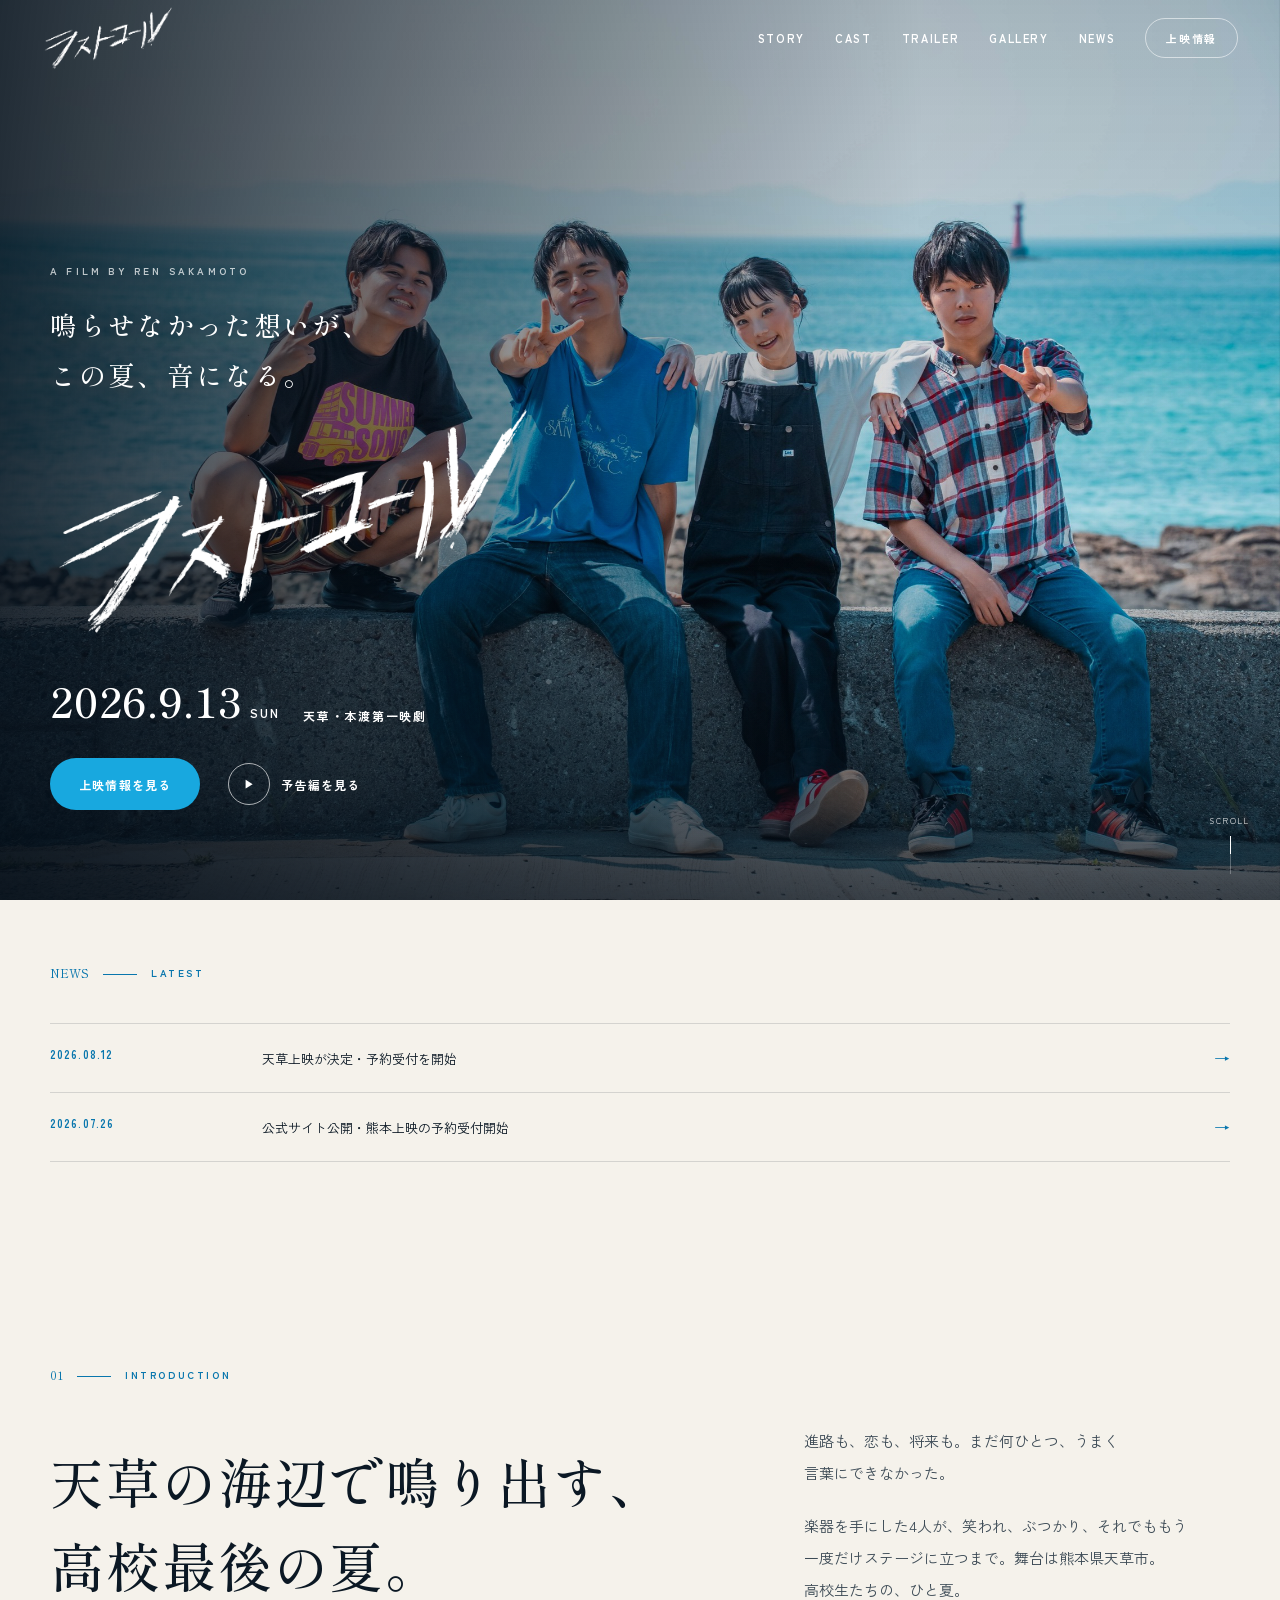
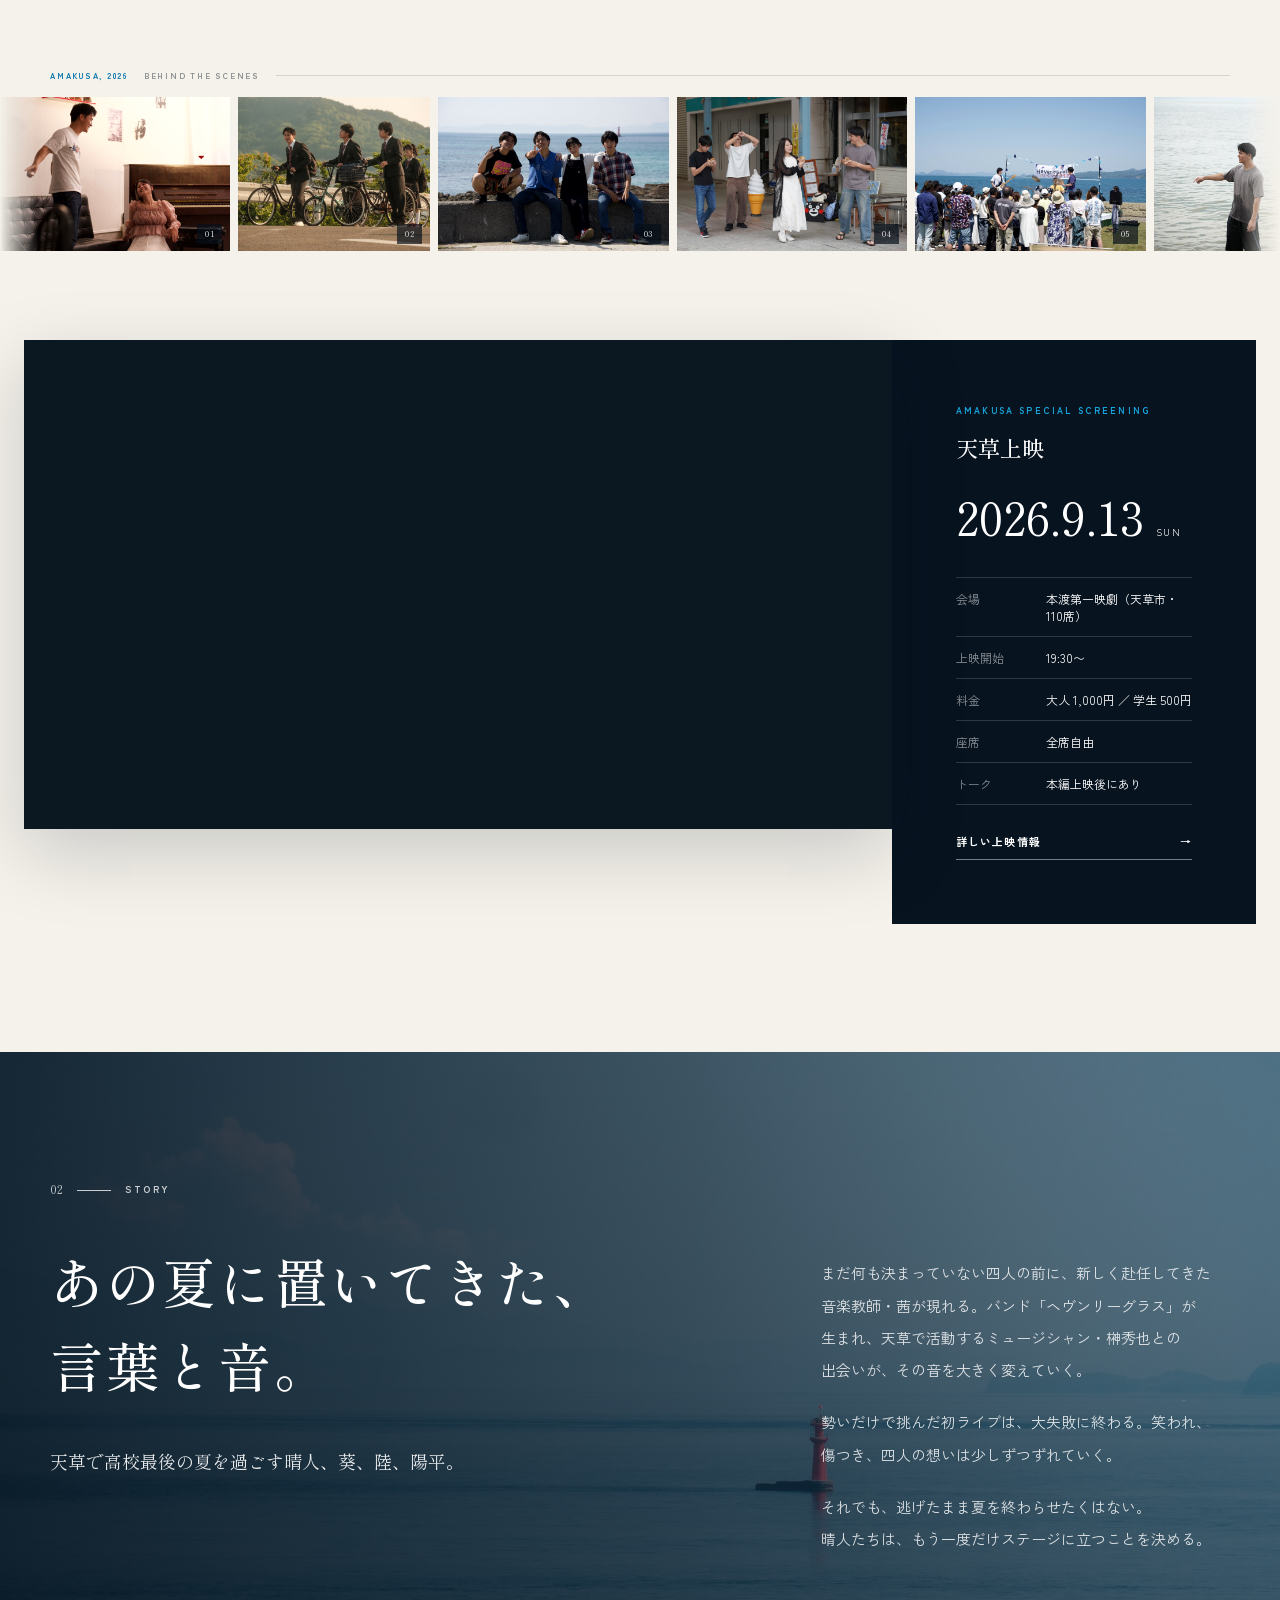
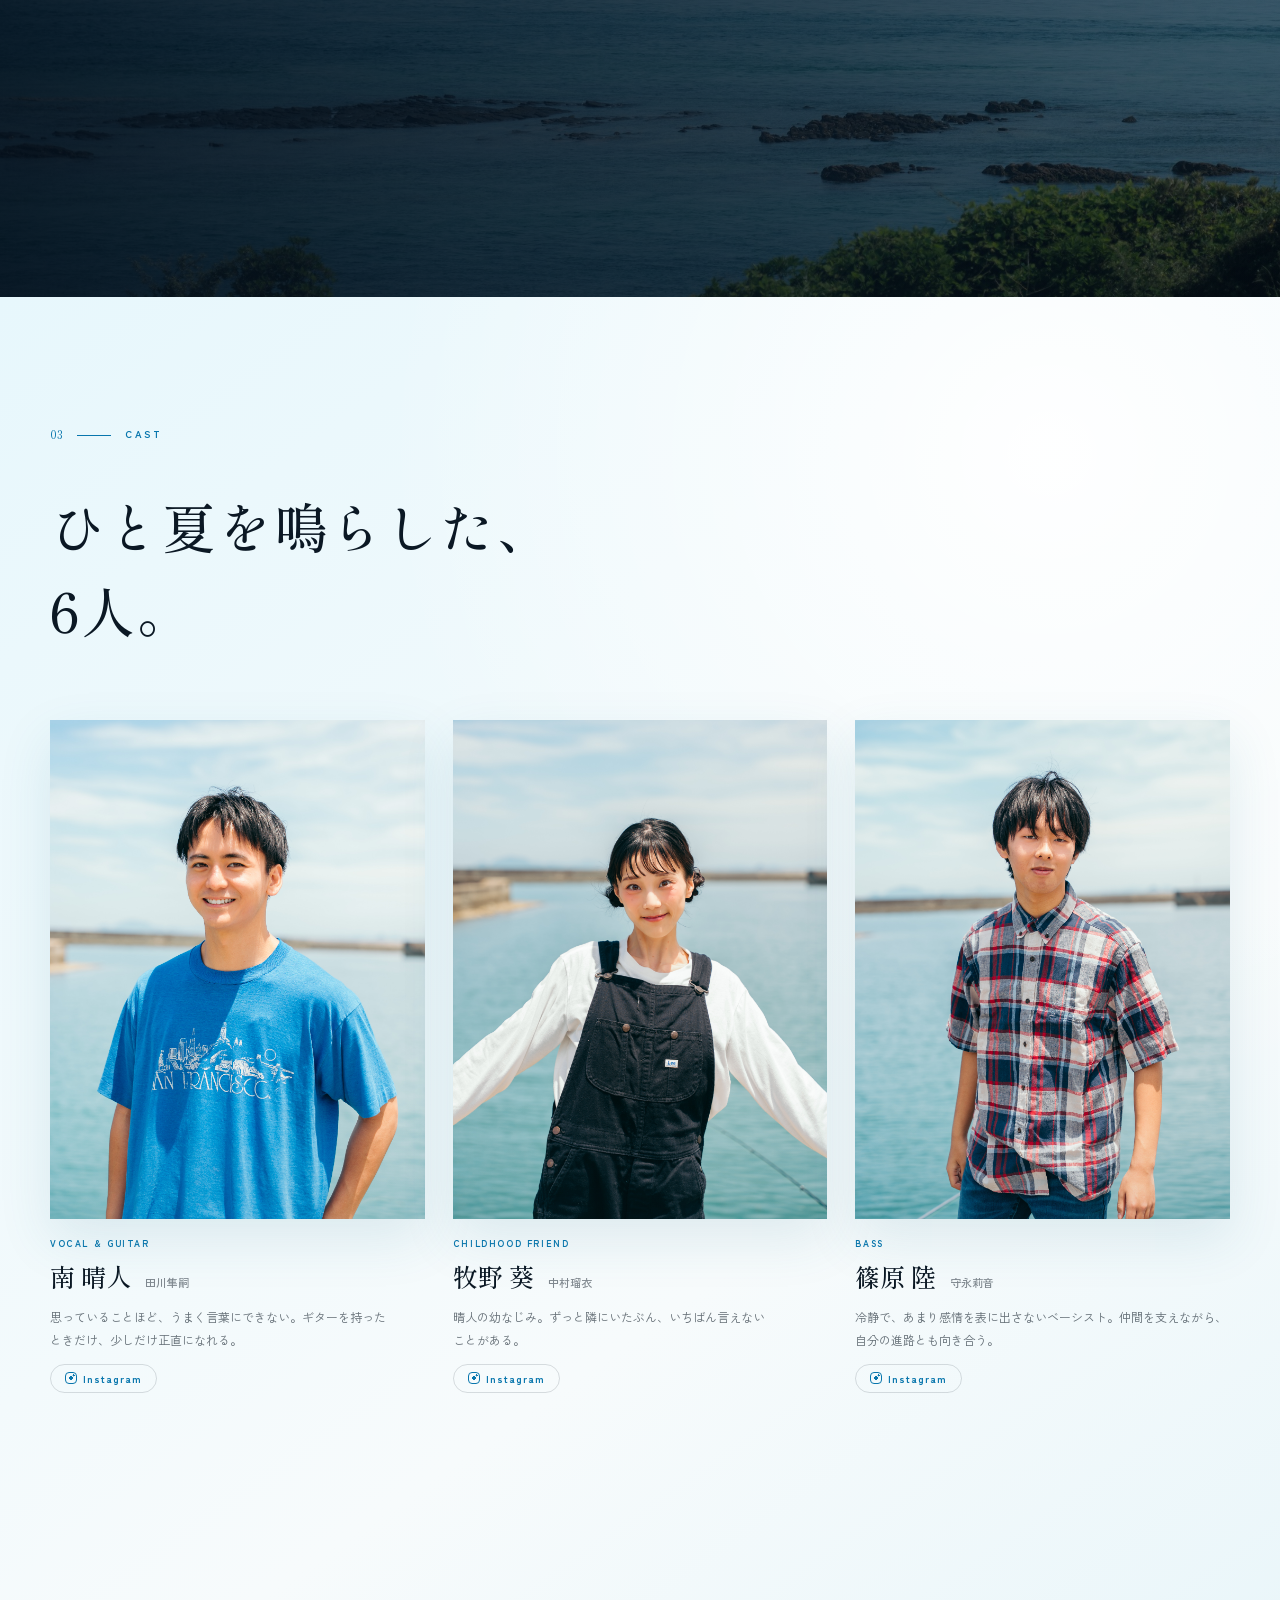
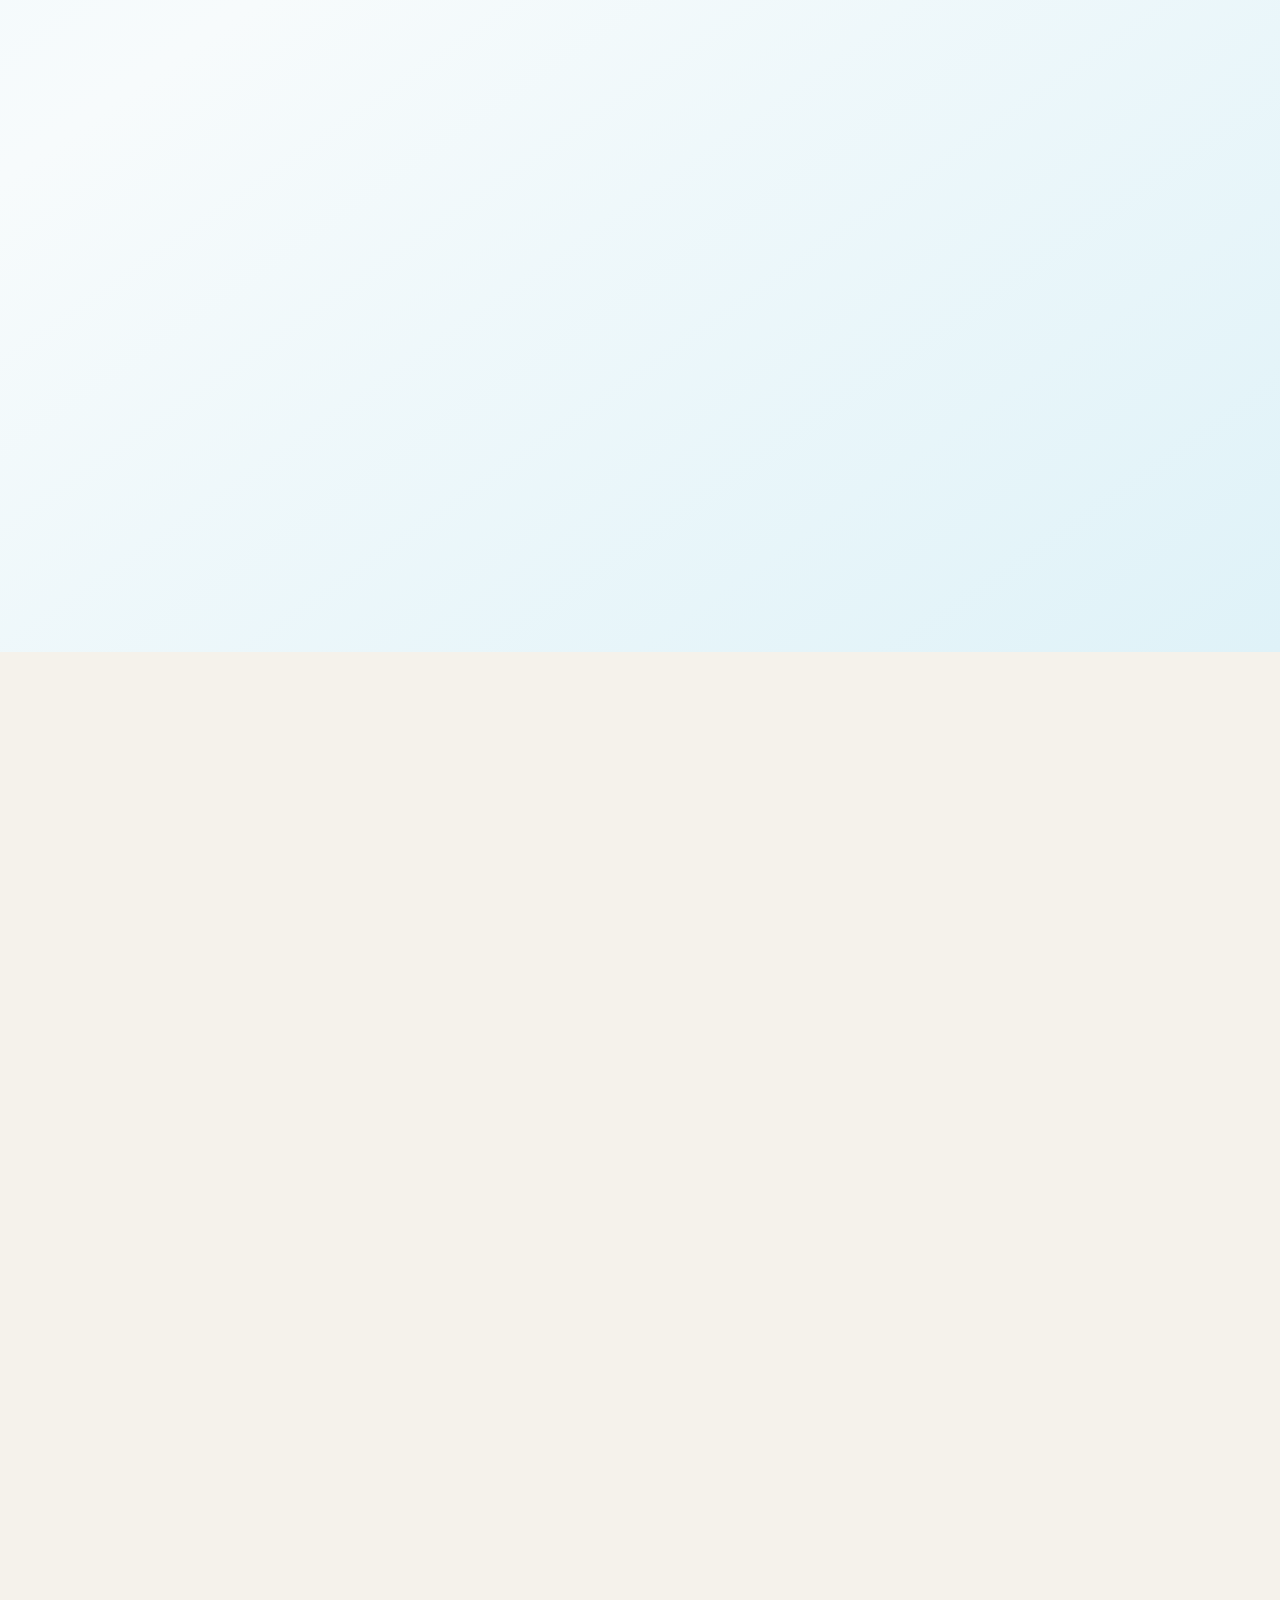
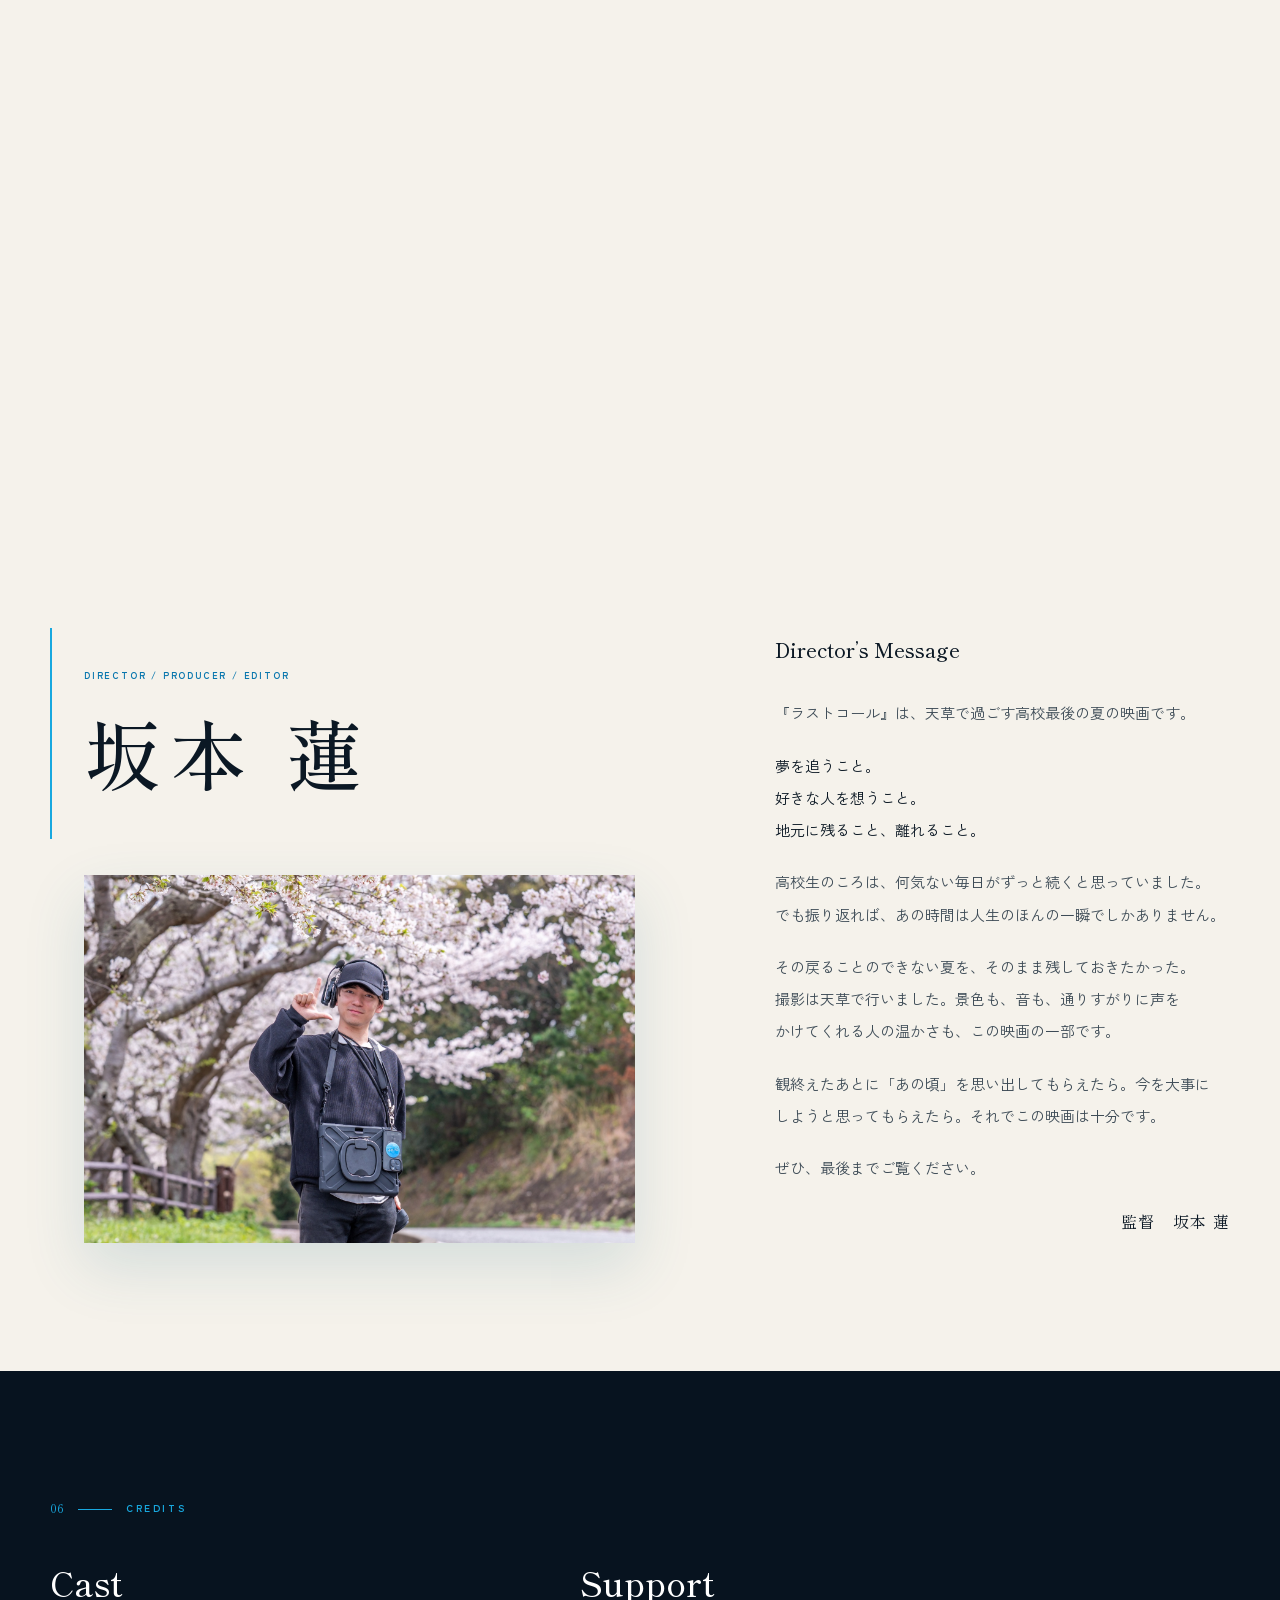
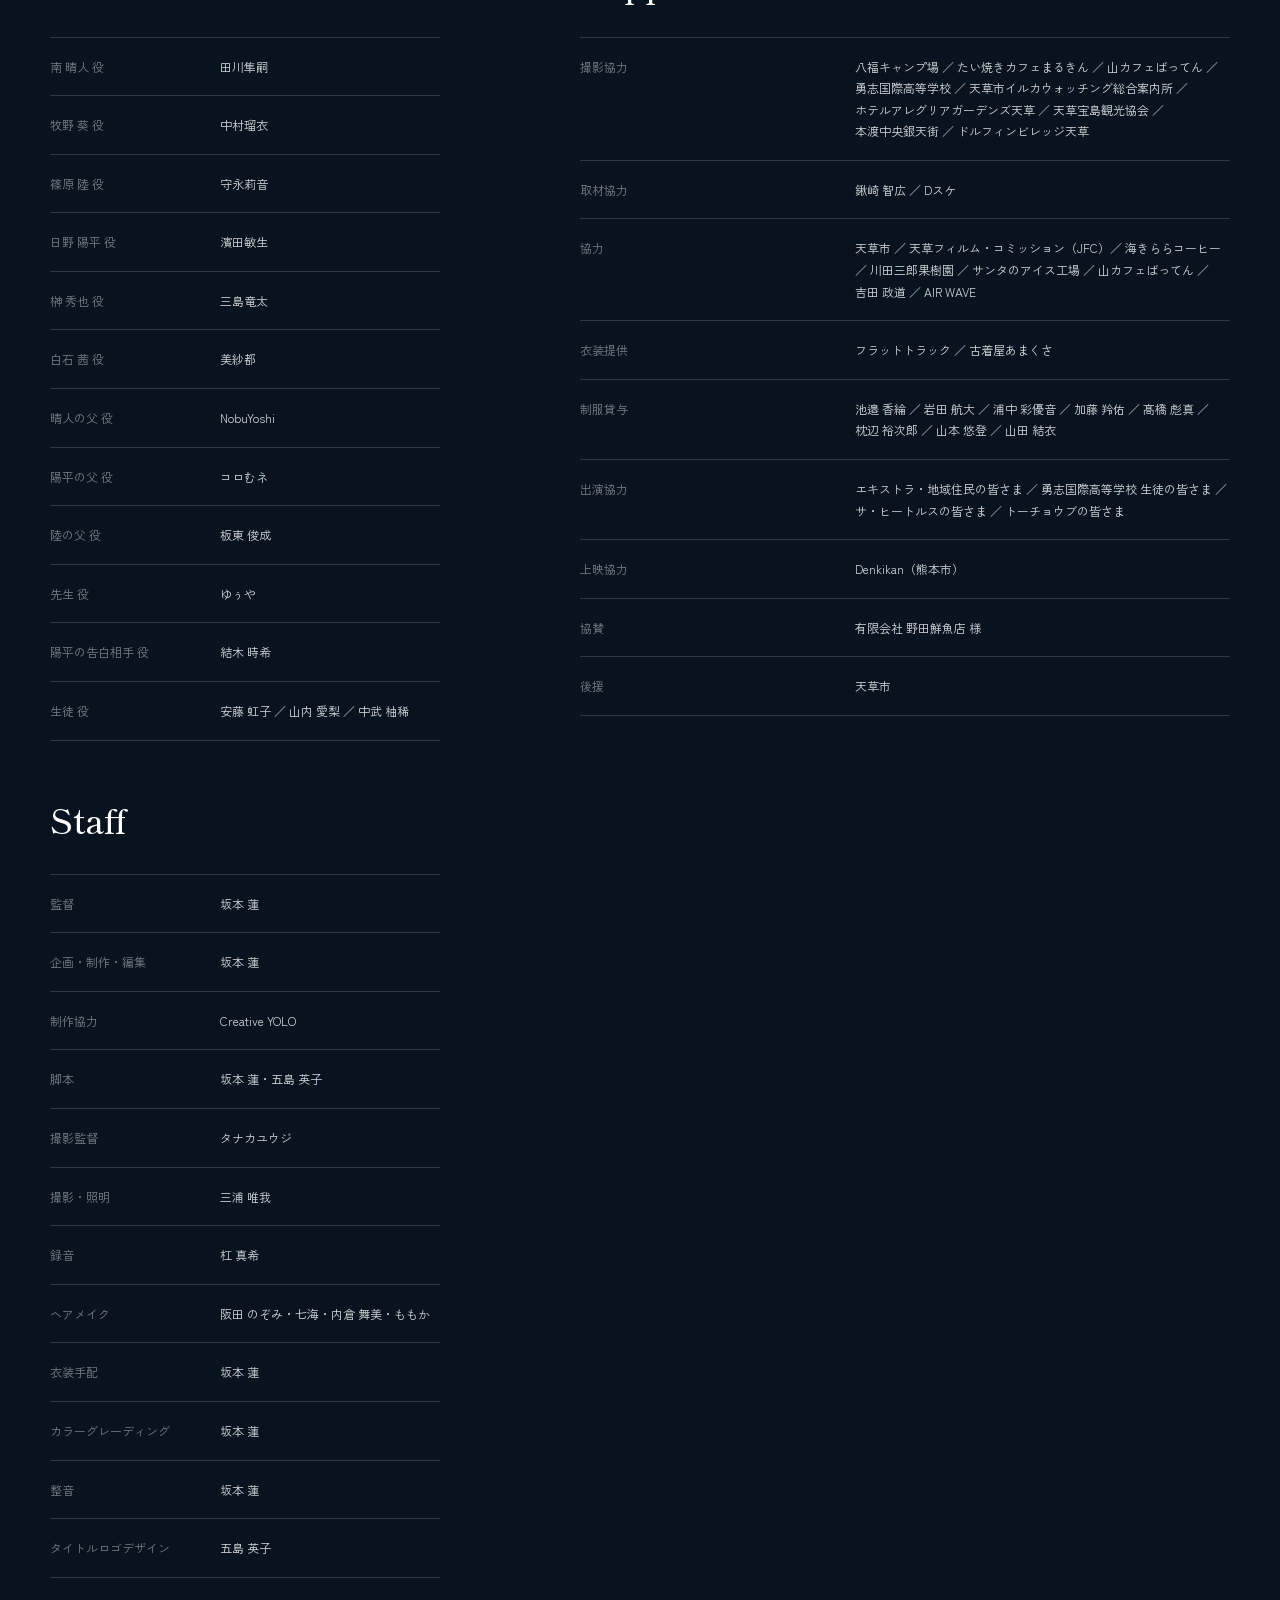
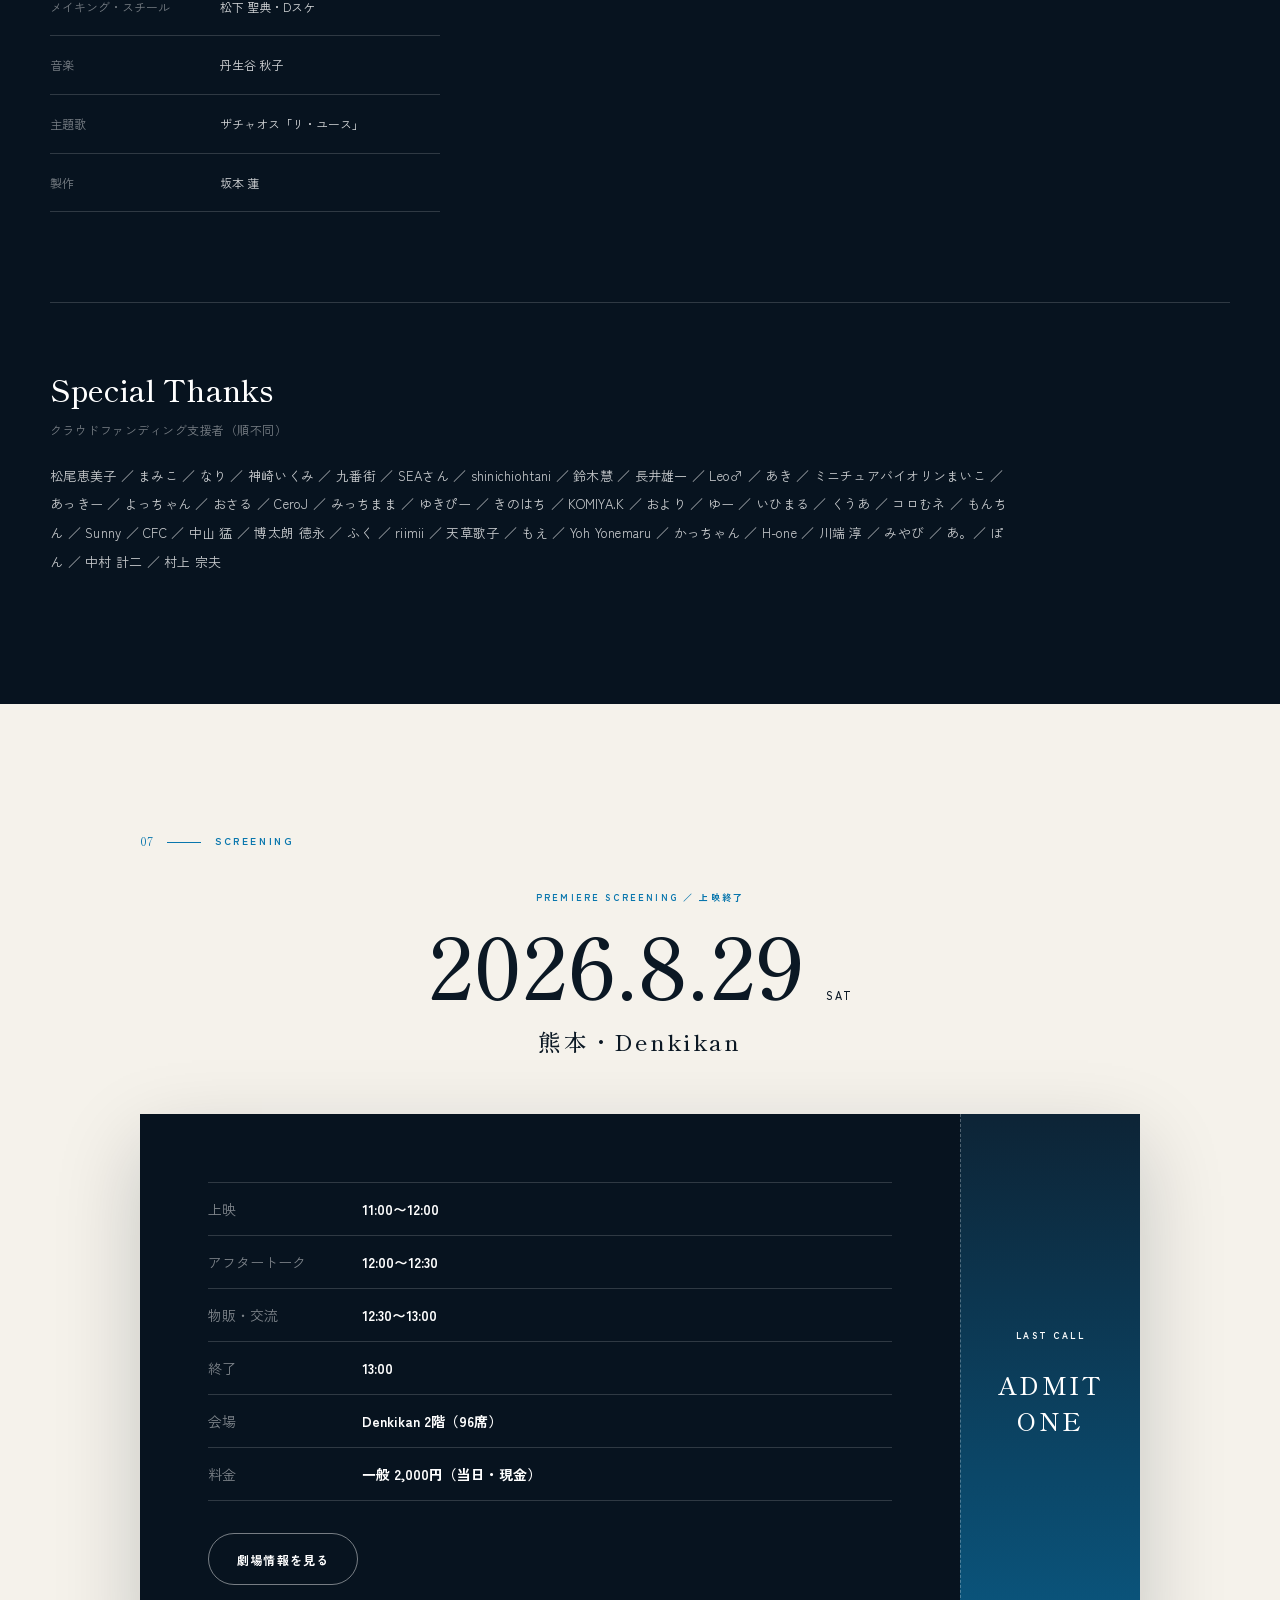
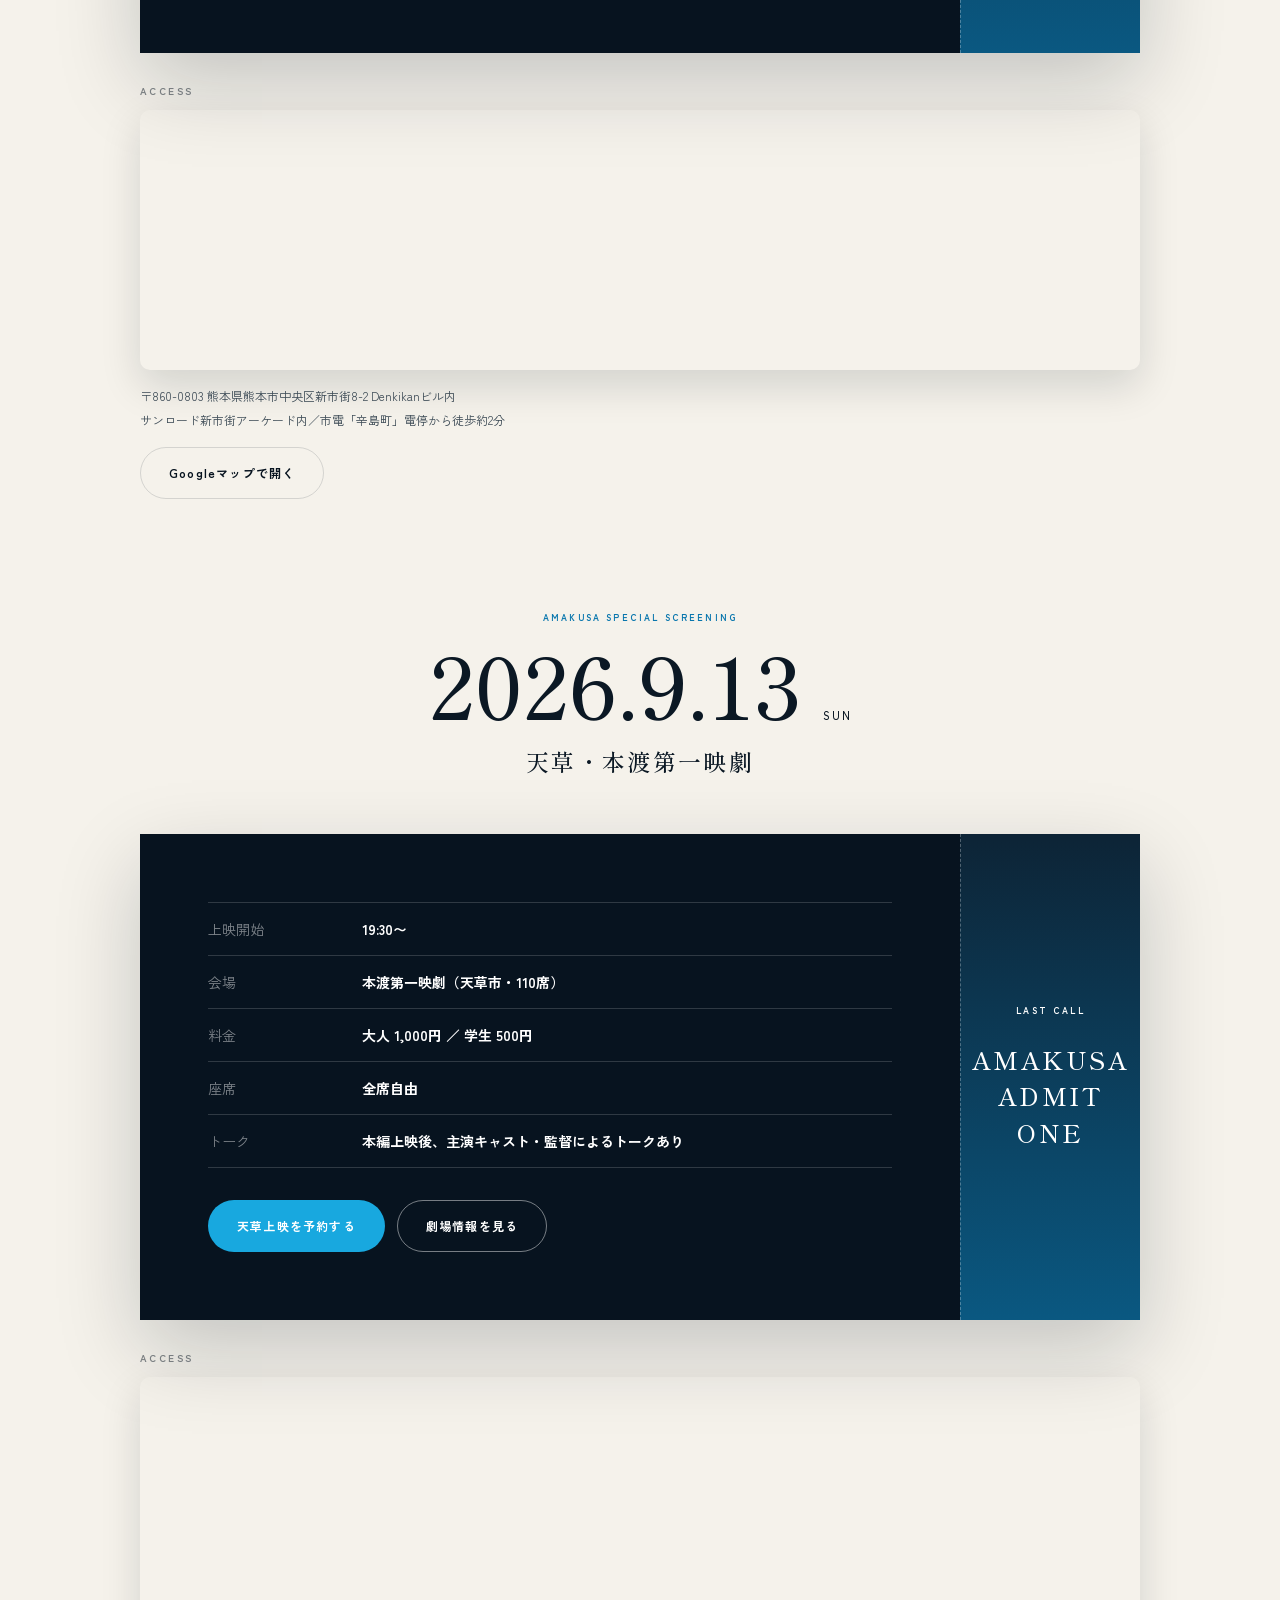
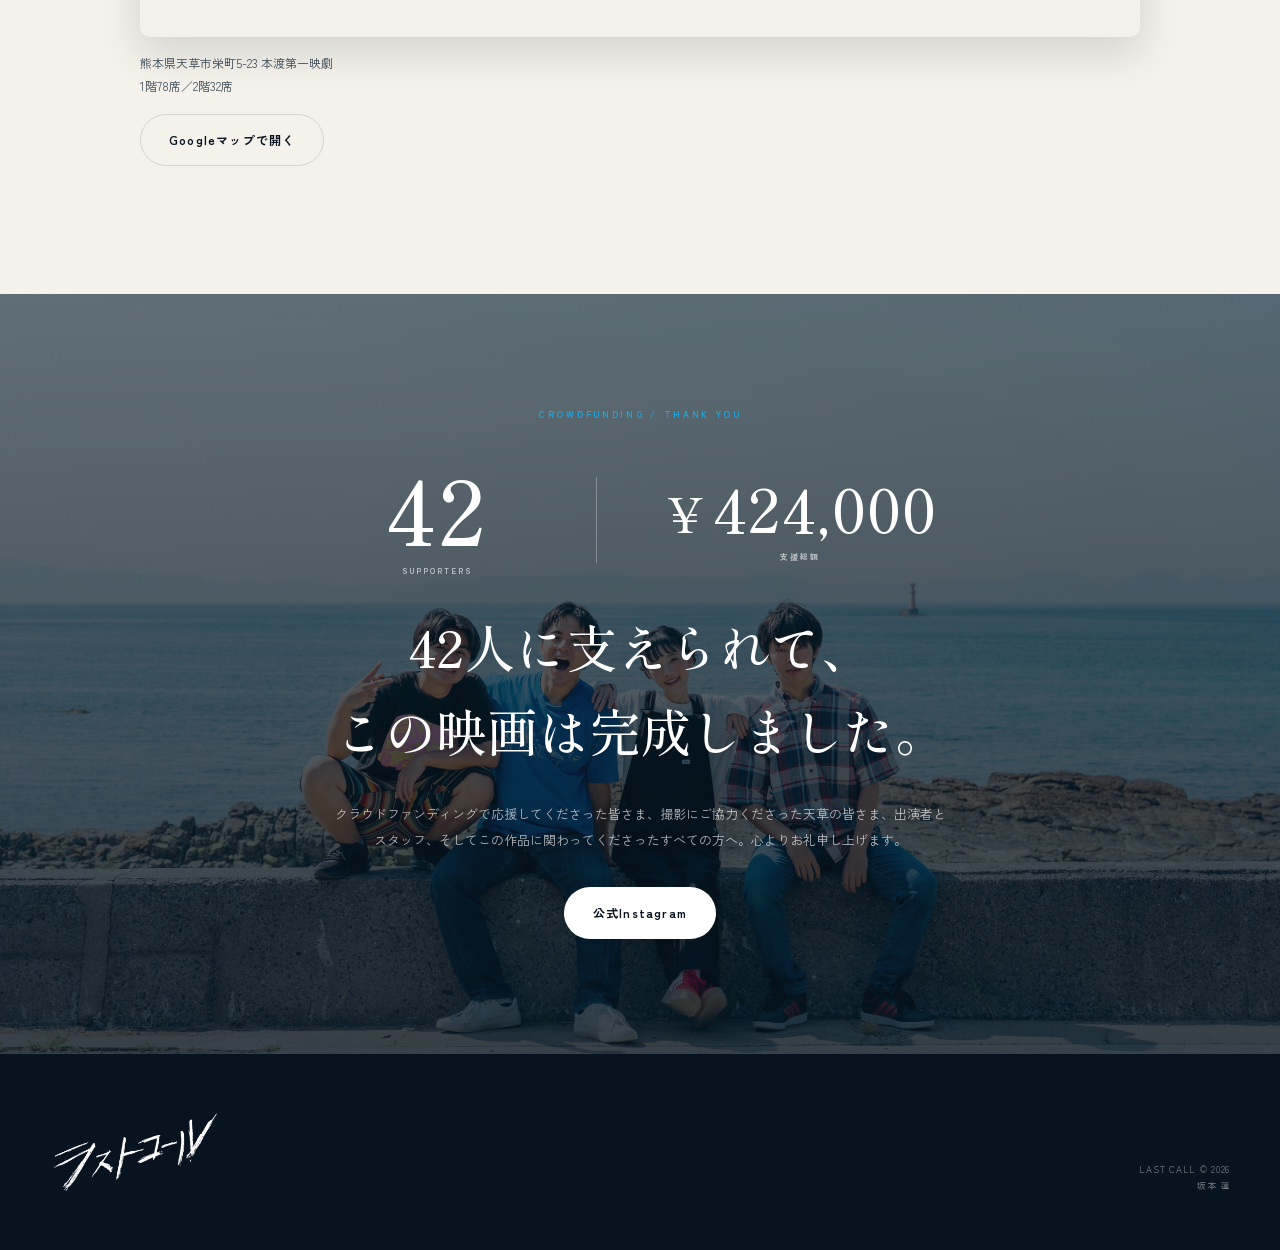
==== index.html @ bbf62ef9 "fix: サイトの主役を天草上映へ切り替える 熊本上映（8/29）が終了した後もヒーロー・カウントダウン・予告編横の概要が 熊本を主役のまま表示し、カウントダウンは「あと0日」で止まっていた。 終了済" ====
<!doctype html>
<html lang="ja">
  <head>
    <meta charset="utf-8" />
    <meta name="viewport" content="width=device-width, initial-scale=1" />
    <meta name="theme-color" content="#07131f" />
    <meta
      name="description"
      content="映画『ラストコール』公式サイト。2026年9月13日 天草・本渡第一映劇にて上映。予約受付中。"
    />
    <meta name="google-site-verification" content="7he0VVTEDO85Pbl_M7TtZ8FH4aKwiqdkvu4j-QHQOwU" />
    <title>映画『ラストコール』公式サイト</title>
    <link rel="canonical" href="https://last-call-movie.vercel.app/" />
    <link rel="icon" href="/favicon.svg" type="image/svg+xml" />

    <!-- SNS・メッセージアプリでURLを共有したときに表示されるカード -->
    <meta property="og:type" content="website" />
    <meta property="og:site_name" content="映画『ラストコール』" />
    <meta property="og:title" content="映画『ラストコール』公式サイト" />
    <meta
      property="og:description"
      content="鳴らせなかった想いが、この夏、音になる。9月13日、天草・本渡第一映劇にて上映。"
    />
    <meta property="og:url" content="https://last-call-movie.vercel.app/" />
    <meta property="og:image" content="https://last-call-movie.vercel.app/img/ogp.jpg" />
    <meta property="og:image:width" content="1200" />
    <meta property="og:image:height" content="630" />
    <meta property="og:image:alt" content="海辺に並ぶ映画『ラストコール』のキャスト" />
    <meta property="og:locale" content="ja_JP" />
    <meta name="twitter:card" content="summary_large_image" />
    <meta name="twitter:title" content="映画『ラストコール』公式サイト" />
    <meta
      name="twitter:description"
      content="鳴らせなかった想いが、この夏、音になる。9月13日、天草・本渡第一映劇にて上映。"
    />
    <meta name="twitter:image" content="https://last-call-movie.vercel.app/img/ogp.jpg" />
    <script type="application/ld+json">
      {
        "@context": "https://schema.org",
        "@graph": [
          {
            "@type": "WebSite",
            "@id": "https://last-call-movie.vercel.app/#website",
            "url": "https://last-call-movie.vercel.app/",
            "name": "映画『ラストコール』",
            "alternateName": ["ラストコール", "LAST CALL"]
          },
          {
            "@type": "Movie",
            "@id": "https://last-call-movie.vercel.app/#movie",
            "url": "https://last-call-movie.vercel.app/",
            "name": "ラストコール",
            "alternateName": "LAST CALL",
            "image": "https://last-call-movie.vercel.app/img/ogp.jpg",
            "description": "楽器を手にした4人が、笑われ、ぶつかり、それでももう一度だけステージに立つまで。熊本県天草市を舞台にした青春映画。",
            "director": {
              "@type": "Person",
              "name": "坂本 蓮"
            },
            "inLanguage": "ja",
            "countryOfOrigin": {
              "@type": "Country",
              "name": "日本"
            }
          }
        ]
      }
    </script>
    <link rel="preconnect" href="https://fonts.googleapis.com" />
    <link rel="preconnect" href="https://fonts.gstatic.com" crossorigin />
    <link
      href="https://fonts.googleapis.com/css2?family=Shippori+Mincho:wght@400;500;600;700;800&family=Zen+Kaku+Gothic+New:wght@300;400;500;700;900&display=swap"
      rel="stylesheet"
    />
    <link rel="stylesheet" href="/styles.css" />
    <script src="/assets/analytics.js"></script>
  </head>
  <body>
    <div class="progress" id="progress" aria-hidden="true"></div>

    <header class="site-header" id="siteHeader">
      <a class="site-brand" href="#top" aria-label="ラストコール トップへ">
        <img src="/img/last-call-logo.png" alt="ラストコール" />
      </a>
      <button class="menu-button" id="menuButton" type="button" aria-expanded="false" aria-controls="siteNav">
        <span></span><span></span><span></span><span class="sr-only">メニュー</span>
      </button>
      <nav class="site-nav" id="siteNav" aria-label="メインナビゲーション">
        <a href="#story">Story</a>
        <a href="#cast">Cast</a>
        <a href="#trailer">Trailer</a>
        <a href="#gallery">Gallery</a>
        <a href="#news">News</a>
        <a class="nav-ticket" href="#screening">上映情報</a>
      </nav>
    </header>

    <main>
      <section class="hero" id="top" aria-labelledby="heroTitle">
        <div class="hero-photo" aria-hidden="true"></div>
        <div class="hero-shade" aria-hidden="true"></div>
        <div class="hero-content">
          <p class="hero-kicker">A FILM BY REN SAKAMOTO</p>
          <h1 id="heroTitle">
            <span class="hero-copy-line">鳴らせなかった想いが、</span>
            <span class="hero-copy-line">この夏、音になる。</span>
          </h1>
          <img class="hero-title-logo" src="/img/last-call-logo.png" alt="ラストコール" />
          <div class="hero-release">
            <p><strong>2026.9.13</strong><span>SUN</span></p>
            <p>天草・本渡第一映劇</p>
          </div>
          <div class="hero-actions">
            <a class="button button-primary" href="#screening">上映情報を見る</a>
            <a class="text-button" href="#trailer"><span class="play-icon">▶</span>予告編を見る</a>
          </div>
        </div>
        <div class="countdown" aria-label="上映までの日数">
          <span>上映まで</span><strong id="daysLeft">0</strong><small>DAYS TO GO</small>
        </div>
        <a class="scroll-cue" href="#introduction"><span>SCROLL</span><i></i></a>
      </section>

      <section class="news section" id="news">
        <div class="section-label reveal"><span>NEWS</span><p>Latest</p></div>
        <div class="news-list reveal">
          <article>
            <time datetime="2026-08-12">2026.08.12</time>
            <a href="/news/amakusa-screening.html">
              <span class="news-title">天草上映が決定・予約受付を開始</span>
              <span aria-hidden="true">→</span>
            </a>
          </article>
          <article>
            <time datetime="2026-07-26">2026.07.26</time>
            <a href="/news/official-site-and-kumamoto-reservation.html">
              <span class="news-title">公式サイト公開・熊本上映の予約受付開始</span>
              <span aria-hidden="true">→</span>
            </a>
          </article>
        </div>
      </section>

      <section class="intro section" id="introduction">
        <div class="section-label reveal"><span>01</span><p>Introduction</p></div>
        <div class="intro-grid">
          <h2 class="display-title reveal">天草の海辺で鳴り出す、<br />高校最後の夏。</h2>
          <div class="intro-copy reveal">
            <p>進路も、恋も、将来も。まだ何ひとつ、うまく言葉にできなかった。</p>
            <p>楽器を手にした4人が、笑われ、ぶつかり、それでももう一度だけステージに立つまで。舞台は熊本県天草市。高校生たちの、ひと夏。</p>
          </div>
        </div>
      </section>

      <section class="motion-strip" aria-label="天草での撮影風景">
        <div class="motion-strip-heading">
          <span>AMAKUSA, 2026</span>
          <p>BEHIND THE SCENES</p>
        </div>
        <div class="motion-strip-viewport">
          <div class="motion-strip-track" id="photoReelTrack"></div>
        </div>
      </section>

      <section class="feature section" id="trailer" aria-label="予告編と先行上映情報">
        <div class="trailer-feature reveal">
          <iframe
            src="https://www.youtube.com/embed/07L8lcJF4HM?rel=0"
            title="映画『ラストコール』予告編"
            allow="accelerometer; autoplay; clipboard-write; encrypted-media; gyroscope; picture-in-picture; web-share"
            allowfullscreen
          ></iframe>
        </div>
        <div class="screening-summary reveal">
          <p class="summary-kicker">AMAKUSA SPECIAL SCREENING</p>
          <h2>天草上映</h2>
          <p class="summary-date">2026.9.13 <small>SUN</small></p>
          <dl>
            <div><dt>会場</dt><dd>本渡第一映劇（天草市・110席）</dd></div>
            <div><dt>上映開始</dt><dd>19:30〜</dd></div>
            <div><dt>料金</dt><dd>大人 1,000円 ／ 学生 500円</dd></div>
            <div><dt>座席</dt><dd>全席自由</dd></div>
            <div><dt>トーク</dt><dd>本編上映後にあり</dd></div>
          </dl>
          <a class="arrow-link" href="#screening">詳しい上映情報 <span>→</span></a>
        </div>
      </section>

      <section class="story section" id="story">
        <div class="section-label reveal"><span>02</span><p>Story</p></div>
        <div class="story-grid">
          <div>
            <h2 class="display-title reveal">あの夏に置いてきた、<br />言葉と音。</h2>
            <p class="lead reveal">天草で高校最後の夏を過ごす<span class="wrap-unit">晴人、葵、陸、陽平。</span></p>
          </div>
          <div class="story-copy reveal">
            <p>まだ何も決まっていない四人の前に、新しく赴任してきた音楽教師・茜が現れる。バンド「ヘヴンリーグラス」が生まれ、天草で活動するミュージシャン・榊秀也との出会いが、その音を大きく変えていく。</p>
            <p>勢いだけで挑んだ初ライブは、大失敗に終わる。笑われ、傷つき、四人の想いは少しずつずれていく。</p>
            <p>それでも、逃げたまま夏を終わらせたくはない。晴人たちは、もう一度だけステージに立つことを決める。</p>
          </div>
        </div>
      </section>

      <section class="cast section" id="cast">
        <div class="section-label reveal"><span>03</span><p>Cast</p></div>
        <h2 class="display-title reveal">ひと夏を鳴らした、<br />6人。</h2>
        <div class="cast-grid" id="characters"></div>
      </section>

      <section class="gallery-section section" id="gallery">
        <div class="section-label reveal"><span>04</span><p>Gallery</p></div>
        <div class="gallery-heading">
          <h2 class="display-title reveal">カメラが見ていた、<br />天草の夏。</h2>
          <p class="reveal">スチール、オフショット、撮影の合間から。</p>
        </div>
        <div class="gallery" id="galleryGrid"></div>
      </section>



      <section class="director section">
        <div class="section-label reveal"><span>05</span><p>Director</p></div>
        <div class="director-grid">
          <div class="director-intro reveal">
            <div class="director-name">
              <small>DIRECTOR / PRODUCER / EDITOR</small>
              <h2>坂本 蓮</h2>
            </div>
            <figure class="director-photo">
              <img src="/img/director-ren.jpg" alt="監督・坂本 蓮" loading="lazy" />
            </figure>
          </div>
          <div class="director-message reveal">
            <h3>Director’s Message</h3>
            <p>『ラストコール』は、天草で過ごす高校最後の夏の映画です。</p>
            <p class="director-lines">夢を追うこと。<br />好きな人を想うこと。<br />地元に残ること、離れること。</p>
            <p>高校生のころは、何気ない毎日がずっと続くと思っていました。でも振り返れば、あの時間は人生のほんの一瞬でしかありません。</p>
            <p>その戻ることのできない夏を、そのまま残しておきたかった。撮影は天草で行いました。景色も、音も、通りすがりに声をかけてくれる人の温かさも、この映画の一部です。</p>
            <p>観終えたあとに「あの頃」を思い出してもらえたら。今を大事にしようと思ってもらえたら。それでこの映画は十分です。</p>
            <p>ぜひ、最後までご覧ください。</p>
            <p class="director-sign">監督　坂本 蓮</p>
          </div>
        </div>
      </section>

      <section class="credits section section-dark" id="credits">
        <div class="section-label reveal"><span>06</span><p>Credits</p></div>
        <div class="credits-grid">
          <div class="staff reveal">
            <h2>Cast</h2>
            <dl>
              <div><dt>南 晴人 役</dt><dd>田川隼嗣</dd></div>
              <div><dt>牧野 葵 役</dt><dd>中村瑠衣</dd></div>
              <div><dt>篠原 陸 役</dt><dd>守永莉音</dd></div>
              <div><dt>日野 陽平 役</dt><dd>濱田敏生</dd></div>
              <div><dt>榊 秀也 役</dt><dd>三島竜太</dd></div>
              <div><dt>白石 茜 役</dt><dd>美紗都</dd></div>
              <div><dt>晴人の父 役</dt><dd>NobuYoshi</dd></div>
              <div><dt>陽平の父 役</dt><dd>コロむネ</dd></div>
              <div><dt>陸の父 役</dt><dd>板東 俊成</dd></div>
              <div><dt>先生 役</dt><dd>ゆぅや</dd></div>
              <div><dt>陽平の告白相手 役</dt><dd>結木 時希</dd></div>
              <div><dt>生徒 役</dt><dd>安藤 虹子 ／ 山内 愛梨 ／ 中武 柚稀</dd></div>
            </dl>

            <h2 class="credits-subheading">Staff</h2>
            <dl>
              <div><dt>監督</dt><dd>坂本 蓮</dd></div>
              <div><dt>企画・制作・編集</dt><dd>坂本 蓮</dd></div>
              <div><dt>制作協力</dt><dd>Creative YOLO</dd></div>
              <div><dt>脚本</dt><dd>坂本 蓮・五島 英子</dd></div>
              <div><dt>撮影監督</dt><dd>タナカユウジ</dd></div>
              <div><dt>撮影・照明</dt><dd>三浦 唯我</dd></div>
              <div><dt>録音</dt><dd>杠 真希</dd></div>
              <div><dt>ヘアメイク</dt><dd>阪田 のぞみ・七海・内倉 舞美・ももか</dd></div>
              <div><dt>衣装手配</dt><dd>坂本 蓮</dd></div>
              <div><dt>カラーグレーディング</dt><dd>坂本 蓮</dd></div>
              <div><dt>整音</dt><dd>坂本 蓮</dd></div>
              <div><dt>タイトルロゴデザイン</dt><dd>五島 英子</dd></div>
              <div><dt>メイキング・スチール</dt><dd>松下 聖典・Dスケ</dd></div>
              <div><dt>音楽</dt><dd>丹生谷 秋子</dd></div>
              <div><dt>主題歌</dt><dd>ザチャオス「リ・ユース」</dd></div>
              <div><dt>製作</dt><dd>坂本 蓮</dd></div>
            </dl>
          </div>
          <div class="support reveal">
            <h2>Support</h2>
            <dl>
              <div><dt>撮影協力</dt><dd>八福キャンプ場 ／ たい焼きカフェまるきん ／ 山カフェばってん ／ 勇志国際高等学校 ／ 天草市イルカウォッチング総合案内所 ／ ホテルアレグリアガーデンズ天草 ／ 天草宝島観光協会 ／ 本渡中央銀天街 ／ ドルフィンビレッジ天草</dd></div>
              <div><dt>取材協力</dt><dd>鍬崎 智広 ／ Dスケ</dd></div>
              <div><dt>協力</dt><dd>天草市 ／ 天草フィルム・コミッション（JFC）／ 海きららコーヒー ／ 川田三郎果樹園 ／ サンタのアイス工場 ／ 山カフェばってん ／ 吉田 政道 ／ AIR WAVE</dd></div>
              <div><dt>衣装提供</dt><dd>フラットトラック ／ 古着屋あまくさ</dd></div>
              <div><dt>制服貸与</dt><dd>池邉 香綸 ／ 岩田 航大 ／ 浦中 彩優音 ／ 加藤 羚佑 ／ 髙橋 彪真 ／ 枕辺 裕次郎 ／ 山本 悠登 ／ 山田 結衣</dd></div>
              <div><dt>出演協力</dt><dd>エキストラ・地域住民の皆さま ／ 勇志国際高等学校 生徒の皆さま ／ サ・ヒートルスの皆さま ／ トーチョウブの皆さま</dd></div>
              <div><dt>上映協力</dt><dd>Denkikan（熊本市）</dd></div>
              <div><dt>協賛</dt><dd>有限会社 野田鮮魚店 様</dd></div>
              <div><dt>後援</dt><dd>天草市</dd></div>
            </dl>
          </div>
        </div>

        <div class="thanks-wall reveal">
          <h3>Special Thanks</h3>
          <p class="thanks-note">クラウドファンディング支援者（順不同）</p>
          <p class="thanks-names">松尾恵美子 ／ まみこ ／ なり ／ 神崎いくみ ／ 九番街 ／ SEAさん ／ shinichiohtani ／ 鈴木慧 ／ 長井雄一 ／ Leo♂ ／ あき ／ ミニチュアバイオリンまいこ ／ あっきー ／ よっちゃん ／ おさる ／ CeroJ ／ みっちまま ／ ゆきぴー ／ きのはち ／ KOMIYA.K ／ おより ／ ゆー ／ いひまる ／ くうあ ／ コロむネ ／ もんちん ／ Sunny ／ CFC ／ 中山 猛 ／ 博太朗 徳永 ／ ふく ／ riimii ／ 天草歌子 ／ もえ ／ Yoh Yonemaru ／ かっちゃん ／ H-one ／ 川端 淳 ／ みやび ／ あ。／ ぽん ／ 中村 計二 ／ 村上 宗夫</p>
        </div>
      </section>

      <section class="screening section" id="screening">
        <div class="section-label reveal"><span>07</span><p>Screening</p></div>
        <div class="screening-header reveal">
          <p>PREMIERE SCREENING ／ 上映終了</p>
          <h2>2026.8.29 <small>SAT</small></h2>
          <h3>熊本・Denkikan</h3>
        </div>
        <div class="ticket reveal">
          <div class="ticket-main">
            <dl>
              <div><dt>上映</dt><dd>11:00〜12:00</dd></div>
              <div><dt>アフタートーク</dt><dd>12:00〜12:30</dd></div>
              <div><dt>物販・交流</dt><dd>12:30〜13:00</dd></div>
              <div><dt>終了</dt><dd>13:00</dd></div>
              <div><dt>会場</dt><dd>Denkikan 2階（96席）</dd></div>
              <div><dt>料金</dt><dd>一般 2,000円（当日・現金）</dd></div>
            </dl>
            <div class="button-row">
              <a class="button button-outline" href="https://denkikan.com/" target="_blank" rel="noopener">劇場情報を見る</a>
            </div>
          </div>
          <div class="ticket-stub"><span>LAST CALL</span><b>ADMIT<br />ONE</b></div>
        </div>

        <div class="venue-access reveal">
          <p class="venue-access-label">ACCESS</p>
          <iframe
            src="https://www.google.com/maps?q=%E7%86%8A%E6%9C%AC%E7%9C%8C%E7%86%8A%E6%9C%AC%E5%B8%82%E4%B8%AD%E5%A4%AE%E5%8C%BA%E6%96%B0%E5%B8%82%E8%A1%978-2+Denkikan&output=embed"
            title="Denkikanの地図"
            loading="lazy"
            referrerpolicy="no-referrer-when-downgrade"
            allowfullscreen></iframe>
          <p class="venue-access-note">
            〒860-0803 熊本県熊本市中央区新市街8-2 Denkikanビル内<br />
            <span class="wrap-unit">サンロード新市街アーケード内／</span><span class="wrap-unit">市電「辛島町」電停から徒歩約2分</span>
          </p>
          <a class="button button-outline button-dark" href="https://www.google.com/maps/search/?api=1&amp;query=%E7%86%8A%E6%9C%AC%E7%9C%8C%E7%86%8A%E6%9C%AC%E5%B8%82%E4%B8%AD%E5%A4%AE%E5%8C%BA%E6%96%B0%E5%B8%82%E8%A1%978-2%20Denkikan" target="_blank" rel="noopener">Googleマップで開く</a>
        </div>

        <div class="screening-header screening-header-secondary reveal">
          <p>AMAKUSA SPECIAL SCREENING</p>
          <h2>2026.9.13 <small>SUN</small></h2>
          <h3>天草・本渡第一映劇</h3>
        </div>
        <div class="ticket reveal">
          <div class="ticket-main">
            <dl>
              <div><dt>上映開始</dt><dd>19:30〜</dd></div>
              <div><dt>会場</dt><dd>本渡第一映劇（天草市・110席）</dd></div>
              <div><dt>料金</dt><dd>大人 1,000円 ／ 学生 500円</dd></div>
              <div><dt>座席</dt><dd>全席自由</dd></div>
              <div><dt>トーク</dt><dd>本編上映後、主演キャスト・監督によるトークあり</dd></div>
            </dl>
            <div class="button-row">
              <a class="button button-primary" href="https://yolo-tickets.vercel.app/last-call-amakusa-20260913" target="_blank" rel="noopener">天草上映を予約する</a>
              <a class="button button-outline" href="https://daiichieigeki.com/about/" target="_blank" rel="noopener">劇場情報を見る</a>
            </div>
          </div>
          <div class="ticket-stub"><span>LAST CALL</span><b>AMAKUSA<br />ADMIT ONE</b></div>
        </div>

        <div class="venue-access reveal">
          <p class="venue-access-label">ACCESS</p>
          <iframe
            src="https://www.google.com/maps?q=%E7%86%8A%E6%9C%AC%E7%9C%8C%E5%A4%A9%E8%8D%89%E5%B8%82%E6%A0%84%E7%94%BA5-23+%E6%9C%AC%E6%B8%A1%E7%AC%AC%E4%B8%80%E6%98%A0%E5%8A%87&output=embed"
            title="本渡第一映劇の地図"
            loading="lazy"
            referrerpolicy="no-referrer-when-downgrade"
            allowfullscreen></iframe>
          <p class="venue-access-note">
            熊本県天草市栄町5-23 本渡第一映劇<br />
            <span class="wrap-unit">1階78席／2階32席</span>
          </p>
          <a class="button button-outline button-dark" href="https://www.google.com/maps/search/?api=1&amp;query=%E6%9C%AC%E6%B8%A1%E7%AC%AC%E4%B8%80%E6%98%A0%E5%8A%87" target="_blank" rel="noopener">Googleマップで開く</a>
        </div>
      </section>

      <section class="closing" id="thanks">
        <div class="closing-photo" aria-hidden="true"></div>
        <div class="closing-content reveal">
          <p>CROWDFUNDING / THANK YOU</p>
          <div class="closing-support">
            <span><strong>42</strong><small>SUPPORTERS</small></span>
            <i aria-hidden="true"></i>
            <span class="closing-total"><strong><em>￥</em>424,000</strong><small>支援総額</small></span>
          </div>
          <h2>42人に支えられて、<br />この映画は完成しました。</h2>
          <p class="closing-copy">クラウドファンディングで応援してくださった皆さま、撮影にご協力くださった天草の皆さま、出演者とスタッフ、そしてこの作品に関わってくださったすべての方へ。心よりお礼申し上げます。</p>
          <a class="button button-light" href="https://www.instagram.com/" target="_blank" rel="noopener">公式Instagram</a>
        </div>
      </section>
    </main>

    <footer class="footer">
      <a href="#top"><img src="/img/last-call-logo.png" alt="ラストコール" /></a>
      <p>LAST CALL © 2026<br />坂本 蓮</p>
    </footer>

    <button class="to-top" id="toTop" type="button" aria-label="ページ上部へ戻る">↑</button>

    <div class="lightbox" id="lightbox" hidden>
      <button class="lightbox-backdrop" type="button" data-close-lightbox aria-label="ギャラリーを閉じる"></button>
      <div class="lightbox-dialog" role="dialog" aria-modal="true" aria-label="ギャラリー画像">
        <button class="lightbox-close" type="button" data-close-lightbox aria-label="ギャラリーを閉じる">×</button>
        <img id="lightboxImage" src="" alt="ギャラリー拡大画像" />
      </div>
    </div>

    <script src="/script.js"></script>
  </body>
</html>
---- styles.css ----
:root {
  color-scheme: light;
  --paper: #f5f2eb;
  --paper-bright: #fbfaf6;
  --ink: #0b1824;
  --ink-soft: #3d4b56;
  --navy: #07131f;
  --navy-2: #0d2436;
  --blue: #18a8df;
  --blue-deep: #0876ad;
  --sand: #d8c6a2;
  --line: rgba(11, 24, 36, 0.14);
  --white-line: rgba(255, 255, 255, 0.16);
  --content: min(1180px, calc(100% - 96px));
  --serif: "Shippori Mincho", serif;
  --sans: "Zen Kaku Gothic New", sans-serif;
}

*,
*::before,
*::after {
  box-sizing: border-box;
}

html {
  scroll-behavior: smooth;
  scroll-padding-top: 84px;
  background: var(--paper);
}

body {
  margin: 0;
  overflow-x: hidden;
  background: var(--paper);
  color: var(--ink);
  font-family: var(--sans);
  -webkit-font-smoothing: antialiased;
}

body.modal-open {
  overflow: hidden;
}

button,
a {
  -webkit-tap-highlight-color: transparent;
}

/* 日本語の折り返しを自然にする。
   auto-phrase = 文節で改行する／pretty = 最終行に1〜2文字だけ残さない */
p,
h1,
h2,
h3,
dd,
figcaption,
.lead,
.display-title,
.cast-card p,
.venue-access-note {
  word-break: auto-phrase;
  text-wrap: pretty;
}

button,
input,
textarea,
select {
  font: inherit;
}

img {
  display: block;
  max-width: 100%;
}

a {
  color: inherit;
}

figure,
h1,
h2,
h3,
p,
dl,
dd {
  margin: 0;
}

.sr-only {
  position: absolute;
  width: 1px;
  height: 1px;
  padding: 0;
  margin: -1px;
  overflow: hidden;
  clip: rect(0, 0, 0, 0);
  white-space: nowrap;
  border: 0;
}

.progress {
  position: fixed;
  inset: 0 auto auto 0;
  z-index: 200;
  width: 0;
  height: 3px;
  background: linear-gradient(90deg, var(--blue), #8ce6ff);
  box-shadow: 0 0 12px rgba(24, 168, 223, 0.6);
}

.site-header {
  position: fixed;
  inset: 0 0 auto;
  z-index: 100;
  display: flex;
  align-items: center;
  justify-content: space-between;
  min-height: 76px;
  padding: 0 42px;
  color: #fff;
  transition: background 0.35s ease, min-height 0.35s ease, box-shadow 0.35s ease;
}

.site-header.scrolled,
.site-header.open {
  min-height: 68px;
  background: rgba(7, 19, 31, 0.94);
  box-shadow: 0 10px 32px rgba(0, 0, 0, 0.18);
  backdrop-filter: blur(16px);
}

.site-brand {
  position: relative;
  z-index: 2;
  display: block;
  width: 132px;
}

.site-brand img {
  width: 100%;
  filter: brightness(0) invert(1);
}

.site-nav {
  display: flex;
  align-items: center;
  gap: 30px;
}

.site-nav a {
  position: relative;
  color: #fff;
  font-size: 11px;
  font-weight: 700;
  letter-spacing: 0.15em;
  text-decoration: none;
  text-transform: uppercase;
}

.site-nav a:not(.nav-ticket)::after {
  content: "";
  position: absolute;
  right: 0;
  bottom: -8px;
  left: 0;
  height: 1px;
  background: var(--blue);
  transform: scaleX(0);
  transform-origin: right;
  transition: transform 0.25s ease;
}

.site-nav a:hover::after {
  transform: scaleX(1);
  transform-origin: left;
}

.nav-ticket {
  display: inline-flex;
  align-items: center;
  min-height: 40px;
  padding: 0 20px;
  border: 1px solid rgba(255, 255, 255, 0.55);
  border-radius: 999px;
  transition: background 0.25s ease, border-color 0.25s ease;
}

.nav-ticket:hover {
  border-color: var(--blue);
  background: var(--blue);
}

.menu-button {
  display: none;
  border: 0;
  background: transparent;
  color: #fff;
}

.hero {
  position: relative;
  display: flex;
  align-items: flex-end;
  min-height: 100svh;
  overflow: hidden;
  color: #fff;
  background: var(--navy);
}

.hero-photo,
.hero-shade {
  position: absolute;
  inset: 0;
}

.hero-photo {
  background: url("/img/hero-desktop.jpg") center 50% / cover no-repeat;
  animation: hero-enter 1.6s cubic-bezier(0.22, 1, 0.36, 1) both;
}

@keyframes hero-enter {
  from { opacity: 0.45; transform: scale(1.045); }
  to { opacity: 1; transform: scale(1); }
}

.hero-shade {
  background:
    linear-gradient(90deg, rgba(4, 14, 24, 0.84) 0%, rgba(4, 14, 24, 0.38) 42%, rgba(4, 14, 24, 0.06) 72%),
    linear-gradient(0deg, rgba(4, 14, 24, 0.76) 0%, transparent 43%, rgba(4, 14, 24, 0.22) 100%);
}

.hero-content {
  position: relative;
  z-index: 2;
  width: min(720px, calc(100% - 96px));
  margin: 0 0 clamp(72px, 10vh, 112px) max(48px, calc((100vw - 1180px) / 2));
}

.hero-kicker {
  margin-bottom: 22px;
  color: rgba(255, 255, 255, 0.72);
  font-size: 10px;
  font-weight: 700;
  letter-spacing: 0.32em;
}

.hero-title-logo {
  width: clamp(310px, 38vw, 560px);
  filter: brightness(0) invert(1) drop-shadow(0 8px 24px rgba(0, 0, 0, 0.25));
}

.hero h1 {
  margin-top: 22px;
  font-family: var(--serif);
  font-size: clamp(20px, 2.1vw, 30px);
  font-weight: 500;
  letter-spacing: 0.08em;
  line-height: 1.85;
  text-shadow: 0 4px 18px rgba(0, 0, 0, 0.45);
}

.hero-copy-line {
  display: block;
  white-space: nowrap;
}

.hero-release {
  display: flex;
  align-items: flex-end;
  gap: 24px;
  margin-top: 28px;
}

.hero-release p:first-child {
  display: flex;
  align-items: baseline;
  gap: 9px;
}

.hero-release strong {
  font-family: var(--serif);
  font-size: clamp(27px, 3.2vw, 44px);
  font-weight: 600;
  letter-spacing: 0.02em;
}

.hero-release span,
.hero-release p:last-child {
  padding-bottom: 6px;
  font-size: 12px;
  font-weight: 700;
  letter-spacing: 0.14em;
}

.hero-actions {
  display: flex;
  align-items: center;
  gap: 28px;
  margin-top: 28px;
}

.button {
  display: inline-flex;
  align-items: center;
  justify-content: center;
  min-height: 52px;
  padding: 0 28px;
  border: 1px solid transparent;
  border-radius: 999px;
  cursor: pointer;
  font-size: 12px;
  font-weight: 700;
  letter-spacing: 0.1em;
  text-decoration: none;
  transition: transform 0.2s ease, background 0.2s ease, color 0.2s ease;
}

.button:hover {
  transform: translateY(-2px);
}

.button-primary {
  background: var(--blue);
  color: #fff;
}

.button-primary:hover {
  background: #25b9ef;
}

.button-outline {
  border-color: rgba(255, 255, 255, 0.45);
  color: #fff;
}

.button-light {
  background: #fff;
  color: var(--navy);
}

.text-button {
  display: inline-flex;
  align-items: center;
  gap: 11px;
  padding: 0;
  border: 0;
  background: transparent;
  color: #fff;
  cursor: pointer;
  font-size: 12px;
  font-weight: 700;
  letter-spacing: 0.1em;
  text-decoration: none;
}

.play-icon {
  display: grid;
  width: 42px;
  height: 42px;
  place-items: center;
  border: 1px solid rgba(255, 255, 255, 0.65);
  border-radius: 50%;
  font-size: 10px;
}

.countdown {
  position: absolute;
  right: max(48px, calc((100vw - 1180px) / 2));
  bottom: clamp(76px, 10vh, 116px);
  z-index: 2;
  display: grid;
  grid-template-columns: auto auto;
  grid-template-rows: auto auto;
  column-gap: 12px;
  align-items: end;
  padding-left: 22px;
  border-left: 1px solid rgba(255, 255, 255, 0.42);
}

.countdown > span {
  grid-column: 1;
  grid-row: 1;
  padding-bottom: 6px;
  font-size: 11px;
  font-weight: 700;
  letter-spacing: 0.12em;
}

.countdown strong {
  grid-column: 2;
  grid-row: 1 / 3;
  font-family: var(--serif);
  font-size: clamp(58px, 7vw, 92px);
  font-weight: 500;
  line-height: 0.85;
}

.countdown small {
  grid-column: 1;
  grid-row: 2;
  color: rgba(255, 255, 255, 0.66);
  font-size: 9px;
  letter-spacing: 0.18em;
}

.scroll-cue {
  position: absolute;
  right: 30px;
  bottom: 26px;
  z-index: 2;
  display: flex;
  flex-direction: column;
  align-items: center;
  gap: 10px;
  color: #fff;
  font-size: 8px;
  letter-spacing: 0.24em;
  text-decoration: none;
}

.scroll-cue i {
  width: 1px;
  height: 38px;
  overflow: hidden;
  background: rgba(255, 255, 255, 0.28);
}

.scroll-cue i::after {
  content: "";
  display: block;
  width: 1px;
  height: 18px;
  background: #fff;
  animation: scroll-line 1.8s ease-in-out infinite;
}

@keyframes scroll-line {
  from { transform: translateY(-20px); }
  to { transform: translateY(40px); }
}

.section {
  width: var(--content);
  margin: 0 auto;
  padding: clamp(92px, 10vw, 150px) 0;
}

.section-label {
  display: flex;
  align-items: center;
  gap: 14px;
  margin-bottom: 42px;
  color: var(--blue-deep);
}

.section-label span {
  font-family: var(--serif);
  font-size: 12px;
}

.section-label span::after {
  content: "";
  display: inline-block;
  width: 34px;
  height: 1px;
  margin: 0 0 3px 14px;
  background: currentColor;
}

.section-label p {
  font-size: 10px;
  font-weight: 700;
  letter-spacing: 0.26em;
  text-transform: uppercase;
}

/* 語句の途中で折り返さず、まとまりごとに改行させるための単位 */
.wrap-unit {
  display: inline-block;
}

/* カラム幅は1180pxで頭打ちになるため、上限を54pxに抑えて<br />の改行位置を保つ */
.display-title {
  font-family: var(--serif);
  font-size: clamp(34px, 4.25vw, 54px);
  font-weight: 500;
  letter-spacing: 0.035em;
  line-height: 1.55;
}

.intro-grid {
  display: grid;
  grid-template-columns: minmax(0, 1.2fr) minmax(320px, 0.8fr);
  gap: clamp(60px, 9vw, 130px);
  align-items: end;
}

.intro-copy,
.story-copy,
.director-message {
  color: var(--ink-soft);
  font-size: 15px;
  line-height: 2.15;
}

.intro-copy p + p,
.story-copy p + p,
.director-message p + p {
  margin-top: 20px;
}

.feature {
  display: grid;
  grid-template-columns: minmax(0, 1.55fr) minmax(340px, 0.65fr);
  gap: 0;
  width: min(1320px, calc(100% - 48px));
  padding-top: 0;
}

.trailer-feature {
  position: relative;
  min-height: 0;
  aspect-ratio: 16 / 9;
  overflow: hidden;
  background: #0b1721;
  box-shadow: 0 24px 70px rgba(7, 19, 31, 0.18);
}

.trailer-feature iframe {
  display: block;
  width: 100%;
  height: 100%;
  border: 0;
}

.screening-summary {
  display: flex;
  flex-direction: column;
  justify-content: center;
  padding: clamp(38px, 5vw, 72px);
  background: var(--navy);
  color: #fff;
}

.summary-kicker {
  color: var(--blue);
  font-size: 9px;
  font-weight: 700;
  letter-spacing: 0.24em;
}

.screening-summary h2 {
  margin-top: 14px;
  font-family: var(--serif);
  font-size: 22px;
  font-weight: 500;
}

.summary-date {
  margin-top: 20px;
  font-family: var(--serif);
  font-size: clamp(34px, 3.6vw, 50px);
  white-space: nowrap;
}

.summary-date small {
  font-family: var(--sans);
  font-size: 10px;
  letter-spacing: 0.14em;
}

.screening-summary dl {
  margin-top: 28px;
  border-top: 1px solid var(--white-line);
}

.screening-summary dl div {
  display: grid;
  grid-template-columns: 74px 1fr;
  gap: 16px;
  padding: 12px 0;
  border-bottom: 1px solid var(--white-line);
  font-size: 12px;
}

.screening-summary dt {
  color: rgba(255, 255, 255, 0.52);
}

.arrow-link {
  display: flex;
  justify-content: space-between;
  margin-top: 28px;
  padding-bottom: 10px;
  border-bottom: 1px solid rgba(255, 255, 255, 0.45);
  font-size: 11px;
  font-weight: 700;
  letter-spacing: 0.1em;
  text-decoration: none;
}

.story {
  width: 100%;
  min-height: clamp(680px, 66vw, 860px);
  padding-right: max(48px, calc((100vw - 1180px) / 2));
  padding-left: max(48px, calc((100vw - 1180px) / 2));
  color: #fff;
  background:
    linear-gradient(90deg, rgba(4, 15, 27, 0.82) 0%, rgba(4, 15, 27, 0.58) 54%, rgba(4, 15, 27, 0.3) 100%),
    linear-gradient(0deg, rgba(4, 15, 27, 0.42), rgba(4, 15, 27, 0.06)),
    url("/img/memory-pair-2.jpg") center 52% / cover no-repeat;
}

.story-grid {
  display: grid;
  grid-template-columns: minmax(0, 1.1fr) minmax(330px, 0.7fr);
  gap: clamp(60px, 10vw, 150px);
}

.story .section-label {
  color: rgba(255, 255, 255, 0.76);
}

.lead {
  margin-top: 36px;
  font-family: var(--serif);
  font-size: 18px;
  line-height: 2;
}

.story .lead {
  color: rgba(255, 255, 255, 0.9);
}

.story-copy {
  padding-top: 18px;
}

.story .story-copy {
  color: rgba(255, 255, 255, 0.82);
}

.director-grid {
  display: grid;
  grid-template-columns: minmax(0, 0.9fr) minmax(360px, 0.7fr);
  gap: clamp(60px, 11vw, 170px);
  align-items: start;
}

.director-name {
  padding: 32px 0 32px 32px;
  border-left: 2px solid var(--blue);
}

.director-photo {
  margin-top: 36px;
  margin-left: 34px;
  overflow: hidden;
  aspect-ratio: 3 / 2;
  box-shadow: 0 24px 56px rgba(43, 112, 139, 0.16);
}

.director-photo img {
  width: 100%;
  height: 100%;
  object-fit: cover;
  object-position: center 32%;
}

.director-name small {
  color: var(--blue-deep);
  font-size: 9px;
  font-weight: 700;
  letter-spacing: 0.2em;
}

.director-name h2 {
  margin-top: 12px;
  font-family: var(--serif);
  font-size: clamp(48px, 6vw, 78px);
  font-weight: 500;
  letter-spacing: 0.12em;
}

.director-message h3 {
  margin-bottom: 26px;
  color: var(--ink);
  font-family: var(--serif);
  font-size: 20px;
  font-weight: 500;
}

.director-lines {
  color: var(--ink);
}

.director-sign {
  margin-top: 32px;
  color: var(--ink);
  font-family: var(--serif);
  font-size: 16px;
  letter-spacing: 0.08em;
  text-align: right;
}

.section-dark {
  position: relative;
  width: 100%;
  padding-right: max(48px, calc((100vw - 1180px) / 2));
  padding-left: max(48px, calc((100vw - 1180px) / 2));
  background: var(--navy);
  color: #fff;
}

.section-dark .section-label {
  color: var(--blue);
}

.cast {
  width: 100%;
  padding-right: max(48px, calc((100vw - 1180px) / 2));
  padding-left: max(48px, calc((100vw - 1180px) / 2));
  background:
    radial-gradient(circle at 82% 8%, rgba(255, 255, 255, 0.96), transparent 32%),
    linear-gradient(145deg, #e7f7fc 0%, #f7fbfc 52%, #dff2f8 100%);
}

.cast .section-label {
  color: var(--blue-deep);
}

.cast-grid {
  display: grid;
  grid-template-columns: repeat(3, minmax(0, 1fr));
  gap: 58px 28px;
  margin-top: 68px;
}

.cast-card {
  position: relative;
}

.cast-photo {
  position: relative;
  aspect-ratio: 3 / 4;
  overflow: hidden;
  background: #d8edf4 center / cover no-repeat;
  box-shadow: 0 20px 50px rgba(43, 112, 139, 0.12);
}

.cast-photo::after {
  content: "";
  position: absolute;
  inset: auto 0 0;
  height: 24%;
  background: linear-gradient(transparent, rgba(16, 83, 109, 0.08));
}

.cast-role {
  display: block;
  margin-top: 18px;
  color: var(--blue-deep);
  font-size: 9px;
  font-weight: 700;
  letter-spacing: 0.18em;
}

.cast-card h3 {
  display: flex;
  align-items: baseline;
  gap: 14px;
  margin-top: 8px;
  font-family: var(--serif);
  font-size: 25px;
  font-weight: 500;
}

.cast-card h3 small {
  color: rgba(11, 24, 36, 0.5);
  font-family: var(--sans);
  font-size: 11px;
  font-weight: 500;
}

.cast-card p {
  margin-top: 12px;
  color: rgba(11, 24, 36, 0.62);
  font-size: 12px;
  line-height: 1.9;
}

.motion-strip {
  position: relative;
  overflow: hidden;
  margin-top: clamp(-72px, -5vw, -40px);
  padding-bottom: clamp(68px, 7vw, 96px);
  background: var(--paper);
}

.motion-strip-heading {
  display: flex;
  align-items: center;
  gap: 16px;
  width: var(--content);
  margin: 0 auto 16px;
  color: var(--blue-deep);
}

.motion-strip-heading::after {
  content: "";
  height: 1px;
  flex: 1;
  background: var(--line);
}

.motion-strip-heading span,
.motion-strip-heading p {
  font-size: 8px;
  font-weight: 700;
  letter-spacing: 0.22em;
}

.motion-strip-heading p {
  color: rgba(11, 24, 36, 0.46);
}

.motion-strip-viewport {
  overflow: hidden;
  -webkit-mask-image: linear-gradient(90deg, transparent, #000 3%, #000 97%, transparent);
  mask-image: linear-gradient(90deg, transparent, #000 3%, #000 97%, transparent);
}

.motion-strip-track {
  --reel-gap: 8px;
  display: flex;
  gap: var(--reel-gap);
  width: max-content;
  animation: motion-strip-scroll 92s linear infinite;
  will-change: transform;
}

.motion-strip-viewport:hover .motion-strip-track {
  animation-play-state: paused;
}

.motion-strip-set {
  display: flex;
  gap: var(--reel-gap);
}

.motion-strip-set figure {
  position: relative;
  width: clamp(190px, 18vw, 270px);
  height: clamp(126px, 12vw, 180px);
  flex: none;
  overflow: hidden;
  background: #d8e9ef;
}

.motion-strip-set figure:nth-child(4n + 2) {
  width: clamp(160px, 15vw, 225px);
}

.motion-strip-set img {
  width: 100%;
  height: 100%;
  object-fit: cover;
  filter: saturate(0.92) contrast(1.01);
  transition: filter 0.35s ease, transform 0.45s ease;
}

.motion-strip-set figure:hover img {
  filter: saturate(1.06) contrast(1);
  transform: scale(1.025);
}

.motion-strip-set figure > span {
  position: absolute;
  right: 8px;
  bottom: 7px;
  display: grid;
  min-width: 25px;
  height: 20px;
  padding: 0 6px;
  place-items: center;
  background: rgba(5, 16, 26, 0.68);
  color: rgba(255, 255, 255, 0.86);
  font-family: var(--serif);
  font-size: 8px;
  letter-spacing: 0.08em;
}

@keyframes motion-strip-scroll {
  to {
    transform: translateX(calc(-50% - (var(--reel-gap) / 2)));
  }
}

/* キャストのInstagramリンク */
.cast-insta {
  display: inline-flex;
  align-items: center;
  gap: 6px;
  margin-top: 12px;
  padding: 6px 14px;
  border: 1px solid var(--line);
  border-radius: 999px;
  color: var(--blue-deep);
  font-size: 10px;
  font-weight: 700;
  letter-spacing: 0.1em;
  text-decoration: none;
  transition: background 0.2s ease, border-color 0.2s ease;
}

.cast-insta::before {
  content: "";
  width: 12px;
  height: 12px;
  flex: none;
  border: 1.4px solid currentColor;
  border-radius: 4px;
  background:
    radial-gradient(circle at 50% 50%, currentColor 0 1.6px, transparent 1.9px),
    radial-gradient(circle at 76% 24%, currentColor 0 0.9px, transparent 1.2px);
}

.cast-insta:hover {
  border-color: var(--blue);
  background: rgba(24, 168, 223, 0.08);
}

.gallery-section {
  width: min(1380px, calc(100% - 48px));
}

.gallery-heading {
  display: flex;
  align-items: end;
  justify-content: space-between;
  gap: 40px;
  width: min(1180px, 100%);
  margin: 0 auto 52px;
}

.gallery-heading > p {
  padding-bottom: 15px;
  color: var(--ink-soft);
  font-size: 13px;
  letter-spacing: 0.06em;
}

.gallery-section > .section-label {
  width: min(1180px, 100%);
  margin-right: auto;
  margin-left: auto;
}

.gallery {
  display: grid;
  grid-template-columns: repeat(12, 1fr);
  grid-auto-rows: clamp(150px, 16vw, 240px);
  gap: 12px;
}

.gallery-item {
  position: relative;
  grid-column: span 4;
  overflow: hidden;
  padding: 0;
  border: 0;
  background: var(--navy) center / cover no-repeat;
  cursor: zoom-in;
}

.gallery-item.wide {
  grid-column: span 8;
}

.gallery-item::after {
  content: "+";
  position: absolute;
  right: 16px;
  bottom: 16px;
  display: grid;
  width: 34px;
  height: 34px;
  place-items: center;
  border-radius: 50%;
  background: rgba(255, 255, 255, 0.88);
  color: var(--navy);
  font-size: 18px;
  opacity: 0;
  transform: translateY(8px);
  transition: opacity 0.25s ease, transform 0.25s ease;
}

.gallery-item:hover::after {
  opacity: 1;
  transform: none;
}

.production-grid {
  display: grid;
  grid-template-columns: minmax(0, 1.1fr) minmax(380px, 0.9fr);
  gap: clamp(54px, 8vw, 110px);
  align-items: start;
}

.production-visual {
  position: sticky;
  top: 100px;
  height: min(70vh, 720px);
  overflow: hidden;
}

.production-visual img {
  width: 100%;
  height: 100%;
  object-fit: cover;
}

.journal-list {
  border-top: 1px solid var(--line);
}

.journal-list article {
  display: grid;
  grid-template-columns: 48px 1fr;
  gap: 20px;
  padding: 28px 0;
  border-bottom: 1px solid var(--line);
}

.journal-list article > span {
  color: var(--blue-deep);
  font-family: var(--serif);
  font-size: 13px;
}

.journal-list h3 {
  font-family: var(--serif);
  font-size: 19px;
  font-weight: 500;
}

.journal-list p {
  margin-top: 10px;
  color: var(--ink-soft);
  font-size: 13px;
  line-height: 1.9;
}

.location {
  width: 100%;
  padding-right: 0;
  padding-left: 0;
  background: #e8edf0;
}

.location > .section-label,
.location-heading {
  width: var(--content);
  margin-right: auto;
  margin-left: auto;
}

.location-heading {
  display: flex;
  align-items: end;
  justify-content: space-between;
  gap: 40px;
  margin-bottom: 54px;
}

.location-heading > p {
  padding-bottom: 14px;
  color: var(--ink-soft);
  font-size: 14px;
  line-height: 1.9;
}

.location-grid {
  display: grid;
  grid-template-columns: repeat(4, 1fr);
  gap: 2px;
}

.location-grid figure {
  position: relative;
  aspect-ratio: 3 / 4;
  overflow: hidden;
  background: var(--navy);
}

.location-grid img {
  width: 100%;
  height: 100%;
  object-fit: cover;
  filter: saturate(0.85);
  transition: transform 0.6s ease, filter 0.6s ease;
}

.location-grid figure:hover img {
  transform: scale(1.035);
  filter: saturate(1.05);
}

.location-grid figcaption {
  position: absolute;
  right: 18px;
  bottom: 16px;
  left: 18px;
  color: #fff;
  font-size: 12px;
  font-weight: 700;
  letter-spacing: 0.08em;
  text-shadow: 0 2px 14px rgba(0, 0, 0, 0.7);
}

.credits-grid {
  display: grid;
  grid-template-columns: 0.75fr 1.25fr;
  gap: clamp(60px, 11vw, 150px);
}

.credits-grid h2 {
  margin-bottom: 30px;
  font-family: var(--serif);
  font-size: 34px;
  font-weight: 500;
}

.credits-grid .credits-subheading {
  margin-top: 54px;
}

.credits-grid dl {
  border-top: 1px solid var(--white-line);
}

.credits-grid dl div {
  display: grid;
  grid-template-columns: minmax(140px, 0.8fr) minmax(0, 1.2fr);
  gap: 24px;
  padding: 18px 0;
  border-bottom: 1px solid var(--white-line);
  font-size: 12px;
  line-height: 1.8;
}

.credits-grid dt {
  color: rgba(255, 255, 255, 0.45);
}

.credits-grid dd {
  color: rgba(255, 255, 255, 0.83);
}

/* Special Thanks（支援者ウォール・順不同） */
.thanks-wall {
  margin-top: clamp(48px, 7vw, 90px);
  padding-top: clamp(40px, 6vw, 64px);
  border-top: 1px solid var(--white-line);
}

.thanks-wall h3 {
  font-family: var(--serif);
  font-size: clamp(22px, 3vw, 30px);
  font-weight: 500;
  color: #fff;
}

.thanks-note {
  margin-top: 10px;
  color: rgba(255, 255, 255, 0.45);
  font-size: 12px;
  letter-spacing: 0.04em;
}

.thanks-names {
  max-width: 960px;
  margin-top: 24px;
  color: rgba(255, 255, 255, 0.78);
  font-size: 13px;
  line-height: 2.2;
  letter-spacing: 0.02em;
  word-break: break-word;
}

.screening {
  width: min(1000px, calc(100% - 96px));
}

/* 会場アクセス（Googleマップ埋め込み） */
.venue-access {
  margin-top: 30px;
}

.venue-access-label {
  margin-bottom: 12px;
  color: rgba(11, 24, 36, 0.5);
  font-size: 10px;
  font-weight: 700;
  letter-spacing: 0.24em;
}

.venue-access iframe {
  display: block;
  width: 100%;
  height: 260px;
  border: 0;
  border-radius: 10px;
  box-shadow: 0 16px 40px rgba(7, 19, 31, 0.14);
}

.venue-access-note {
  margin-top: 14px;
  color: var(--ink-soft);
  font-size: 12px;
  line-height: 1.95;
}

.venue-access .button {
  margin-top: 16px;
}

/* 明るい背景の上に置く outline ボタン */
.button-dark {
  border-color: var(--line);
  color: var(--navy);
}

.button-dark:hover {
  border-color: var(--blue);
  color: var(--blue-deep);
}

.screening-header {
  text-align: center;
}

.screening-header-secondary {
  margin-top: 112px;
}

.screening-header > p {
  color: var(--blue-deep);
  font-size: 9px;
  font-weight: 700;
  letter-spacing: 0.24em;
}

.screening-header h2 {
  margin-top: 16px;
  font-family: var(--serif);
  font-size: clamp(48px, 7vw, 86px);
  font-weight: 500;
  line-height: 1;
}

.screening-header h2 small {
  font-family: var(--sans);
  font-size: 11px;
  letter-spacing: 0.18em;
}

.screening-header h3 {
  margin-top: 18px;
  font-family: var(--serif);
  font-size: 23px;
  font-weight: 500;
  letter-spacing: 0.1em;
}

.ticket {
  display: grid;
  grid-template-columns: 1fr 180px;
  margin-top: 56px;
  background: var(--navy);
  color: #fff;
  box-shadow: 0 30px 80px rgba(7, 19, 31, 0.2);
}

.ticket-main {
  padding: clamp(38px, 6vw, 68px);
}

.ticket dl {
  border-top: 1px solid var(--white-line);
}

.ticket dl div {
  display: grid;
  grid-template-columns: 130px 1fr;
  gap: 24px;
  padding: 16px 0;
  border-bottom: 1px solid var(--white-line);
  font-size: 14px;
}

.ticket dt {
  color: rgba(255, 255, 255, 0.48);
}

.ticket dd {
  font-weight: 700;
}

.button-row {
  display: flex;
  flex-wrap: wrap;
  gap: 12px;
  margin-top: 32px;
}

.ticket-stub {
  display: flex;
  flex-direction: column;
  align-items: center;
  justify-content: center;
  gap: 24px;
  border-left: 1px dashed rgba(255, 255, 255, 0.28);
  background: linear-gradient(180deg, var(--navy-2), #0a5881);
  text-align: center;
}

.ticket-stub span {
  font-size: 9px;
  font-weight: 700;
  letter-spacing: 0.24em;
}

.ticket-stub b {
  font-family: var(--serif);
  font-size: 25px;
  font-weight: 500;
  line-height: 1.45;
  letter-spacing: 0.1em;
}

.news {
  padding-top: clamp(42px, 5vw, 64px);
  padding-bottom: clamp(48px, 6vw, 76px);
}

.news-list {
  border-top: 1px solid var(--line);
}

.news-list article {
  display: grid;
  grid-template-columns: 180px 1fr;
  gap: 32px;
  padding: 22px 0;
  border-bottom: 1px solid var(--line);
}

.news-list time {
  color: var(--blue-deep);
  font-size: 11px;
  font-weight: 700;
  letter-spacing: 0.1em;
}

.news-list p,
.news-list a {
  font-size: 13px;
}

.news-list a {
  display: flex;
  align-items: center;
  justify-content: space-between;
  gap: 24px;
  color: var(--ink);
  text-decoration: none;
  transition: color 0.2s ease;
}

.news-list a:hover {
  color: var(--blue-deep);
}

.news-list a .news-title {
  flex: 1;
  color: inherit;
  font-size: inherit;
}

.news-list a > span[aria-hidden] {
  flex: none;
  color: var(--blue-deep);
  font-size: 16px;
}

.news-article-page {
  min-height: 100vh;
  background: var(--paper);
  color: var(--ink);
}

.article-header {
  background: rgba(7, 19, 31, 0.97);
}

.article-back {
  color: #fff;
  font-size: 10px;
  font-weight: 700;
  letter-spacing: 0.14em;
  text-decoration: none;
}

.news-article {
  width: min(780px, calc(100% - 48px));
  margin: 0 auto;
  padding: clamp(150px, 16vw, 210px) 0 clamp(100px, 12vw, 160px);
}

.news-article-label {
  color: var(--blue-deep);
  font-size: 10px;
  font-weight: 700;
  letter-spacing: 0.28em;
  text-transform: uppercase;
}

.news-article h1 {
  margin-top: 26px;
  font-family: var(--serif);
  font-size: clamp(30px, 5vw, 52px);
  font-weight: 500;
  line-height: 1.55;
  letter-spacing: 0.04em;
  word-break: normal;
  text-wrap: wrap;
}

.news-article-date {
  display: block;
  margin-top: 24px;
  padding-bottom: 30px;
  border-bottom: 1px solid var(--line);
  color: var(--blue-deep);
  font-size: 11px;
  font-weight: 700;
  letter-spacing: 0.12em;
}

.news-article-body {
  padding-top: clamp(44px, 7vw, 70px);
}

.news-article-body > p {
  font-size: 15px;
  line-height: 2.2;
  word-break: normal;
  text-wrap: wrap;
}

.news-article-body > p + p {
  margin-top: 24px;
}

.news-article-body h2 {
  margin-top: 58px;
  font-family: var(--serif);
  font-size: clamp(24px, 4vw, 34px);
  font-weight: 500;
}

.news-screening-info {
  margin-top: 28px;
  padding: 30px 34px;
  border-top: 1px solid var(--line);
  border-bottom: 1px solid var(--line);
}

.news-screening-info dl div {
  display: grid;
  grid-template-columns: 130px 1fr;
  gap: 24px;
  padding: 12px 0;
}

.news-screening-info dt {
  color: var(--ink-soft);
  font-size: 12px;
}

.news-screening-info dd {
  font-size: 14px;
  font-weight: 700;
}

.news-article-actions {
  display: flex;
  flex-wrap: wrap;
  gap: 12px;
  margin-top: 34px;
}

.news-article-note {
  margin-top: 58px;
  padding: 30px 34px;
  background: rgba(24, 168, 223, 0.07);
}

.news-article-note h2 {
  margin-top: 0;
  font-size: 22px;
}

.news-article-note p {
  margin-top: 14px;
  font-size: 14px;
  line-height: 2;
}

.news-article-closing {
  margin-top: 52px !important;
  font-family: var(--serif);
  font-size: 18px !important;
  text-align: center;
}

.news-article-footer {
  padding: 38px 24px;
  background: var(--navy);
  color: rgba(255, 255, 255, 0.62);
  font-size: 10px;
  letter-spacing: 0.1em;
  text-align: center;
}

.closing {
  position: relative;
  display: grid;
  min-height: 760px;
  place-items: center;
  overflow: hidden;
  color: #fff;
  text-align: center;
}

.closing-photo {
  position: absolute;
  inset: 0;
  background:
    linear-gradient(rgba(6, 19, 31, 0.58), rgba(6, 19, 31, 0.78)),
    url("/img/closing-crowdfunding.jpg") center / cover no-repeat;
}

.closing-content {
  position: relative;
  z-index: 1;
  width: min(860px, calc(100% - 48px));
}

.closing-content > p:first-child {
  color: var(--blue);
  font-size: 9px;
  font-weight: 700;
  letter-spacing: 0.3em;
}

.closing-support {
  display: flex;
  align-items: center;
  justify-content: center;
  gap: clamp(26px, 5vw, 64px);
  margin-top: 42px;
}

.closing-support > span {
  display: flex;
  flex-direction: column;
  align-items: center;
  min-width: 190px;
}

.closing-support strong {
  font-family: var(--serif);
  font-size: clamp(54px, 7vw, 92px);
  font-weight: 500;
  line-height: 1;
  letter-spacing: 0.02em;
}

.closing-support strong em {
  margin-right: 0.08em;
  font-size: 0.78em;
  font-style: normal;
  letter-spacing: 0;
  vertical-align: 0.03em;
}

.closing-support .closing-total strong {
  font-size: clamp(42px, 4.8vw, 62px);
}

.closing-support small {
  margin-top: 12px;
  color: rgba(255, 255, 255, 0.62);
  font-size: 8px;
  font-weight: 700;
  letter-spacing: 0.25em;
}

.closing-support i {
  width: 1px;
  height: 86px;
  background: rgba(255, 255, 255, 0.3);
}

.closing h2 {
  margin-top: 28px;
  font-family: var(--serif);
  font-size: clamp(30px, 4vw, 52px);
  font-weight: 500;
  line-height: 1.65;
}

.closing-copy {
  max-width: 620px;
  margin: 28px auto 0;
  color: rgba(255, 255, 255, 0.68);
  font-size: 13px;
  line-height: 2;
}

.closing .button {
  margin-top: 34px;
}

.footer {
  display: flex;
  align-items: end;
  justify-content: space-between;
  padding: 56px max(48px, calc((100vw - 1180px) / 2));
  background: var(--navy);
  color: rgba(255, 255, 255, 0.48);
}

.footer img {
  width: 170px;
  filter: brightness(0) invert(1);
}

.footer p {
  font-size: 9px;
  line-height: 1.8;
  letter-spacing: 0.08em;
  text-align: right;
}

.to-top {
  position: fixed;
  right: 26px;
  bottom: 26px;
  z-index: 80;
  display: grid;
  width: 46px;
  height: 46px;
  place-items: center;
  border: 1px solid rgba(255, 255, 255, 0.35);
  border-radius: 50%;
  background: rgba(7, 19, 31, 0.86);
  color: #fff;
  cursor: pointer;
  opacity: 0;
  pointer-events: none;
  transform: translateY(8px);
  transition: opacity 0.25s ease, transform 0.25s ease;
  backdrop-filter: blur(8px);
}

.to-top.show {
  opacity: 1;
  pointer-events: auto;
  transform: none;
}

.lightbox {
  position: fixed;
  inset: 0;
  z-index: 300;
  display: grid;
  padding: 40px;
  place-items: center;
}

.lightbox[hidden] {
  display: none;
}

.lightbox-backdrop {
  position: absolute;
  inset: 0;
  padding: 0;
  border: 0;
  background: rgba(3, 10, 16, 0.94);
}

.lightbox-dialog {
  position: relative;
  z-index: 1;
  width: min(1100px, 100%);
}

.lightbox-close {
  position: absolute;
  top: -44px;
  right: 0;
  z-index: 2;
  width: 36px;
  height: 36px;
  padding: 0;
  border: 1px solid rgba(255, 255, 255, 0.4);
  border-radius: 50%;
  background: transparent;
  color: #fff;
  cursor: pointer;
  font-size: 20px;
}

.lightbox-dialog {
  display: grid;
  max-height: calc(100vh - 100px);
  place-items: center;
}

.lightbox-dialog img {
  max-width: 100%;
  max-height: calc(100vh - 100px);
  object-fit: contain;
}

.reveal {
  opacity: 0;
  transform: translateY(28px);
  transition: opacity 0.85s ease, transform 0.85s cubic-bezier(0.22, 1, 0.36, 1);
}

.reveal.in {
  opacity: 1;
  transform: none;
}

@media (max-width: 980px) {
  :root {
    --content: min(100% - 48px, 760px);
  }

  .site-header {
    padding: 0 24px;
  }

  .hero-content {
    width: min(620px, calc(100% - 80px));
    margin-left: 40px;
  }

  .countdown {
    right: 40px;
  }

  .intro-grid,
  .story-grid,
  .director-grid,
  .production-grid {
    grid-template-columns: 1fr;
    gap: 48px;
  }

  .intro-copy,
  .story-copy,
  .director-message {
    max-width: 620px;
  }

  .feature {
    grid-template-columns: 1.2fr 0.8fr;
  }

  .cast-grid {
    grid-template-columns: repeat(2, 1fr);
  }

  .production-visual {
    position: relative;
    top: auto;
    height: 540px;
  }

  .credits-grid {
    grid-template-columns: 1fr;
    gap: 70px;
  }

}

@media (max-width: 760px) {
  p,
  h1,
  h2,
  h3,
  dd,
  figcaption,
  .lead,
  .display-title,
  .cast-card p,
  .venue-access-note {
    word-break: normal;
    line-break: strict;
    text-wrap: wrap;
  }

  :root {
    --content: calc(100% - 40px);
  }

  html {
    scroll-padding-top: 64px;
  }

  .site-header,
  .site-header.scrolled,
  .site-header.open {
    min-height: 62px;
    padding: 0 20px;
  }

  .site-brand {
    width: 108px;
  }

  .menu-button {
    position: relative;
    z-index: 2;
    display: grid;
    gap: 5px;
    width: 38px;
    height: 38px;
    padding: 10px 7px;
  }

  .menu-button > span:not(.sr-only) {
    display: block;
    width: 24px;
    height: 1px;
    background: currentColor;
    transition: transform 0.25s ease, opacity 0.25s ease;
  }

  .site-header.open .menu-button > span:nth-child(1) {
    transform: translateY(6px) rotate(45deg);
  }

  .site-header.open .menu-button > span:nth-child(2) {
    opacity: 0;
  }

  .site-header.open .menu-button > span:nth-child(3) {
    transform: translateY(-6px) rotate(-45deg);
  }

  .site-nav {
    position: absolute;
    inset: 0 0 auto;
    display: flex;
    flex-direction: column;
    align-items: flex-start;
    gap: 0;
    padding: 88px 28px 28px;
    background: rgba(7, 19, 31, 0.98);
    opacity: 0;
    pointer-events: none;
    transform: translateY(-12px);
    transition: opacity 0.25s ease, transform 0.25s ease;
  }

  .site-header.open .site-nav {
    opacity: 1;
    pointer-events: auto;
    transform: none;
  }

  .site-nav a {
    width: 100%;
    padding: 14px 0;
    border-bottom: 1px solid rgba(255, 255, 255, 0.12);
    font-size: 12px;
  }

  .nav-ticket {
    min-height: auto;
    margin-top: 8px;
    padding: 14px 0 !important;
    border: 0;
    border-radius: 0;
    color: var(--blue) !important;
  }

  .hero {
    min-height: 760px;
    align-items: stretch;
  }

  .hero-photo {
    background-image: url("/img/hero-mobile.jpg");
    background-position: center 45%;
  }

  .hero-shade {
    background:
      linear-gradient(180deg, rgba(4, 14, 24, 0.2) 0%, rgba(4, 14, 24, 0.05) 34%, rgba(4, 14, 24, 0.88) 100%),
      linear-gradient(90deg, rgba(4, 14, 24, 0.28), transparent 60%);
  }

  /* スマホは上部の空スペースにタイトルを置き、その他は下部に寄せる */
  .hero-content {
    display: flex;
    flex-direction: column;
    align-items: flex-start;
    width: calc(100% - 40px);
    margin: 0 20px 44px;
    padding-top: 150px;
  }

  .hero-kicker {
    display: none;
  }

  .hero-title-logo {
    order: -1;
    margin: 0 0 auto;
    width: min(76vw, 330px);
  }

  .hero h1 {
    margin-top: 14px;
    font-size: 17px;
    line-height: 1.75;
  }

  .hero-release {
    gap: 14px;
    margin-top: 18px;
  }

  .hero-release strong {
    font-size: 28px;
  }

  .hero-release span,
  .hero-release p:last-child {
    font-size: 10px;
  }

  .hero-actions {
    gap: 20px;
    margin-top: 22px;
  }

  .hero-actions .button {
    min-height: 46px;
    padding: 0 20px;
    font-size: 10px;
  }

  .text-button {
    font-size: 10px;
  }

  .play-icon {
    width: 38px;
    height: 38px;
  }

  .countdown {
    top: 86px;
    right: 18px;
    bottom: auto;
    padding-left: 12px;
  }

  .countdown > span {
    font-size: 9px;
  }

  .countdown strong {
    font-size: 52px;
  }

  .countdown small {
    font-size: 7px;
  }

  .scroll-cue {
    display: none;
  }

  .section {
    padding: 82px 0;
  }

  .section-label {
    margin-bottom: 30px;
  }

  /* 意図した2行の改行位置を保てるサイズに抑える（3行に折り返さない） */
  .display-title {
    font-size: clamp(24px, 7.7vw, 42px);
    letter-spacing: 0.02em;
    line-height: 1.55;
  }

  .intro-grid,
  .story-grid,
  .director-grid,
  .production-grid {
    gap: 32px;
  }

  .intro-copy,
  .story-copy,
  .director-message {
    font-size: 13.5px;
    line-height: 2.05;
  }

  .feature {
    grid-template-columns: 1fr;
    width: 100%;
    padding: 0;
  }

  .screening-summary {
    padding: 42px 24px;
  }

  .summary-date {
    font-size: 38px;
  }

  .story {
    min-height: 720px;
    padding: 88px 20px;
    background:
      linear-gradient(180deg, rgba(4, 15, 27, 0.72) 0%, rgba(4, 15, 27, 0.5) 45%, rgba(4, 15, 27, 0.82) 100%),
      url("/img/memory-pair-2.jpg") 58% center / cover no-repeat;
  }

  .lead {
    margin-top: 24px;
    font-size: 15px;
  }

  .director-name {
    padding-left: 20px;
  }

  .director-name h2 {
    font-size: 48px;
  }

  /* 名前の左パディングに合わせて写真の左マージンも揃える */
  .director-photo {
    margin-top: 28px;
    margin-left: 20px;
  }

  .section-dark {
    padding-right: 20px;
    padding-left: 20px;
  }

  .cast {
    padding-right: 20px;
    padding-left: 20px;
  }

  .cast-grid {
    gap: 44px 12px;
    margin-top: 48px;
  }

  .cast-card h3 {
    display: block;
    font-size: 20px;
  }

  .cast-card h3 small {
    display: block;
    margin-top: 4px;
    font-size: 10px;
  }

  .cast-card p {
    font-size: 11px;
    line-height: 1.75;
  }

  .gallery-section {
    width: 100%;
  }

  .motion-strip {
    margin-top: -34px;
    padding-bottom: 64px;
  }

  .motion-strip-heading {
    width: calc(100% - 40px);
    margin-bottom: 12px;
    gap: 10px;
  }

  .motion-strip-heading span,
  .motion-strip-heading p {
    font-size: 7px;
    letter-spacing: 0.16em;
  }

  .motion-strip-track {
    --reel-gap: 6px;
    animation-duration: 74s;
  }

  .motion-strip-set figure,
  .motion-strip-set figure:nth-child(4n + 2) {
    width: 150px;
    height: 100px;
  }

  .motion-strip-set figure > span {
    display: none;
  }

  .gallery-section > .section-label,
  .gallery-heading {
    width: calc(100% - 40px);
  }

  .gallery-heading {
    display: block;
    margin-bottom: 34px;
  }

  .gallery-heading > p {
    margin-top: 18px;
    padding: 0;
    font-size: 12px;
  }

  .gallery {
    grid-template-columns: 1fr 1fr;
    grid-auto-rows: 42vw;
    gap: 4px;
  }

  .gallery-item,
  .gallery-item.wide {
    grid-column: span 1;
  }

  .gallery-item.wide {
    grid-column: span 2;
  }

  .production-visual {
    height: 110vw;
    max-height: 540px;
  }

  .journal-list article {
    grid-template-columns: 36px 1fr;
    gap: 10px;
    padding: 22px 0;
  }

  .location {
    padding-top: 82px;
  }

  .location > .section-label,
  .location-heading {
    width: calc(100% - 40px);
  }

  .location-heading {
    display: block;
    margin-bottom: 34px;
  }

  .location-heading > p {
    margin-top: 18px;
    padding: 0;
    font-size: 13px;
  }

  .location-grid {
    grid-template-columns: 1fr 1fr;
  }

  .credits-grid {
    gap: 56px;
  }

  .credits-grid dl div {
    grid-template-columns: 1fr;
    gap: 7px;
  }

  .screening {
    width: calc(100% - 40px);
  }

  .screening-header h2 {
    font-size: 48px;
  }

  .ticket {
    grid-template-columns: 1fr;
    margin-top: 38px;
  }

  .ticket-main {
    padding: 28px 22px;
  }

  .ticket dl div {
    grid-template-columns: 96px 1fr;
    gap: 16px;
    font-size: 12px;
  }

  .ticket-stub {
    flex-direction: row;
    justify-content: space-between;
    min-height: 92px;
    padding: 0 24px;
    border-top: 1px dashed rgba(255, 255, 255, 0.28);
    border-left: 0;
  }

  .ticket-stub b {
    font-size: 18px;
    line-height: 1.2;
  }

  .button-row .button {
    width: 100%;
  }

  .news {
    padding-top: 34px;
    padding-bottom: 42px;
  }

  .news-list article {
    grid-template-columns: 1fr;
    gap: 8px;
  }

  .news-list a {
    align-items: flex-start;
    line-height: 1.8;
  }

  .news-article {
    width: calc(100% - 40px);
    padding-top: 126px;
  }

  .news-article h1 {
    font-size: clamp(26px, 7.1vw, 30px);
    letter-spacing: 0.02em;
  }

  .news-article-body > p {
    font-size: 14px;
    line-height: 2.05;
  }

  .news-article-closing {
    font-size: 16px !important;
    line-height: 2;
  }

  .news-screening-info,
  .news-article-note {
    padding: 24px 20px;
  }

  .news-screening-info dl div {
    grid-template-columns: 82px 1fr;
    gap: 14px;
  }

  .news-article-actions .button {
    width: 100%;
  }

  .closing {
    min-height: 650px;
  }

  .closing h2 {
    font-size: clamp(22px, 6.9vw, 28px);
  }

  .closing-support {
    gap: 18px;
    margin-top: 34px;
  }

  /* flex:1 で等幅にすると「424,000」が枠からはみ出すため内容幅に合わせる */
  .closing-support > span {
    min-width: 0;
    flex: 0 1 auto;
  }

  .closing-support strong {
    font-size: clamp(42px, 13vw, 58px);
  }

  .closing-support .closing-total strong {
    font-size: clamp(29px, 8.8vw, 38px);
  }

  .closing-support i {
    height: 66px;
  }

  .closing-copy {
    font-size: 12px;
  }

  .footer {
    display: block;
    padding: 42px 24px;
    text-align: center;
  }

  .footer img {
    width: 150px;
    margin: 0 auto;
  }

  .footer p {
    margin-top: 24px;
    text-align: center;
  }

  .to-top {
    right: 16px;
    bottom: 16px;
  }

  .lightbox {
    padding: 20px;
  }
}

@media (prefers-reduced-motion: reduce) {
  html { scroll-behavior: auto; }
  *, *::before, *::after {
    animation-duration: 0.01ms !important;
    animation-iteration-count: 1 !important;
    transition-duration: 0.01ms !important;
  }
  .reveal { opacity: 1; transform: none; }
  .motion-strip-viewport {
    overflow-x: auto;
    -webkit-mask-image: none;
    mask-image: none;
    scrollbar-width: none;
  }
  .motion-strip-viewport::-webkit-scrollbar { display: none; }
  .motion-strip-track {
    animation: none !important;
    transform: none;
  }
  .motion-strip-set[aria-hidden="true"] { display: none; }
}
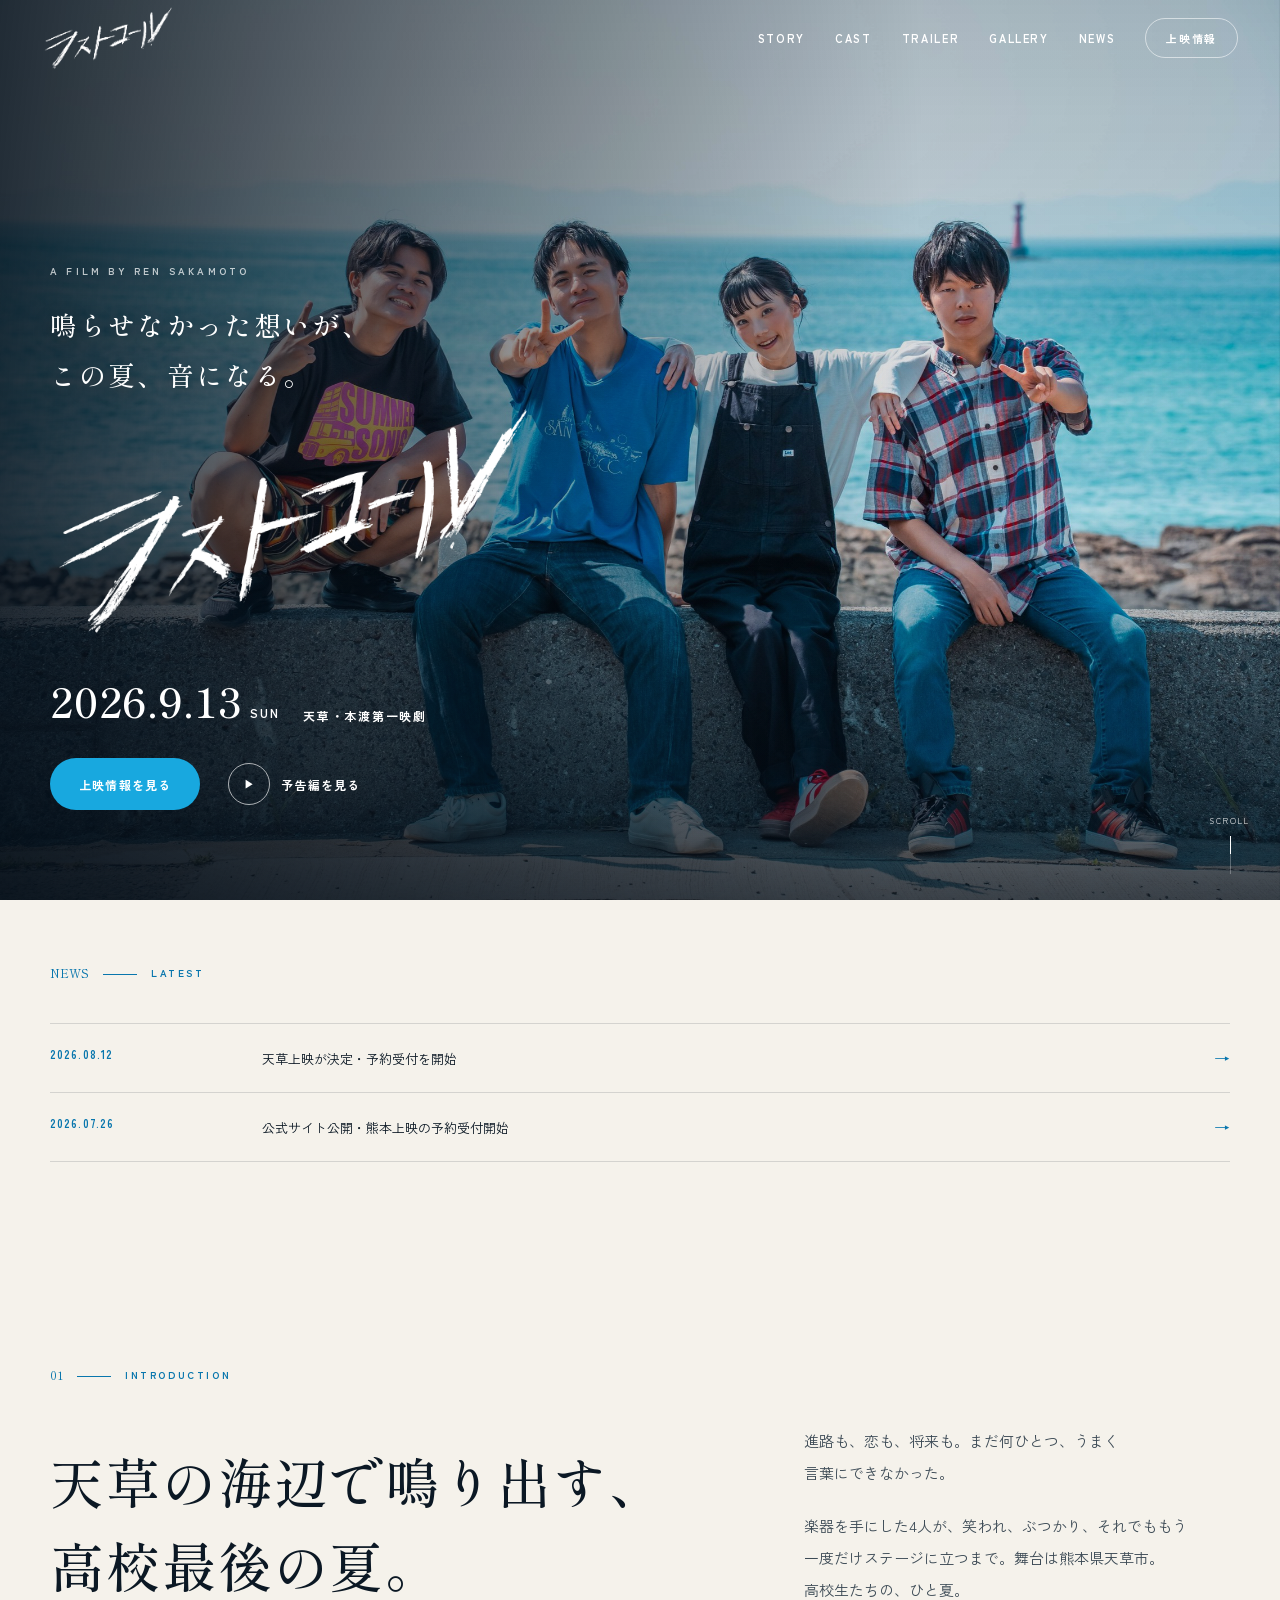
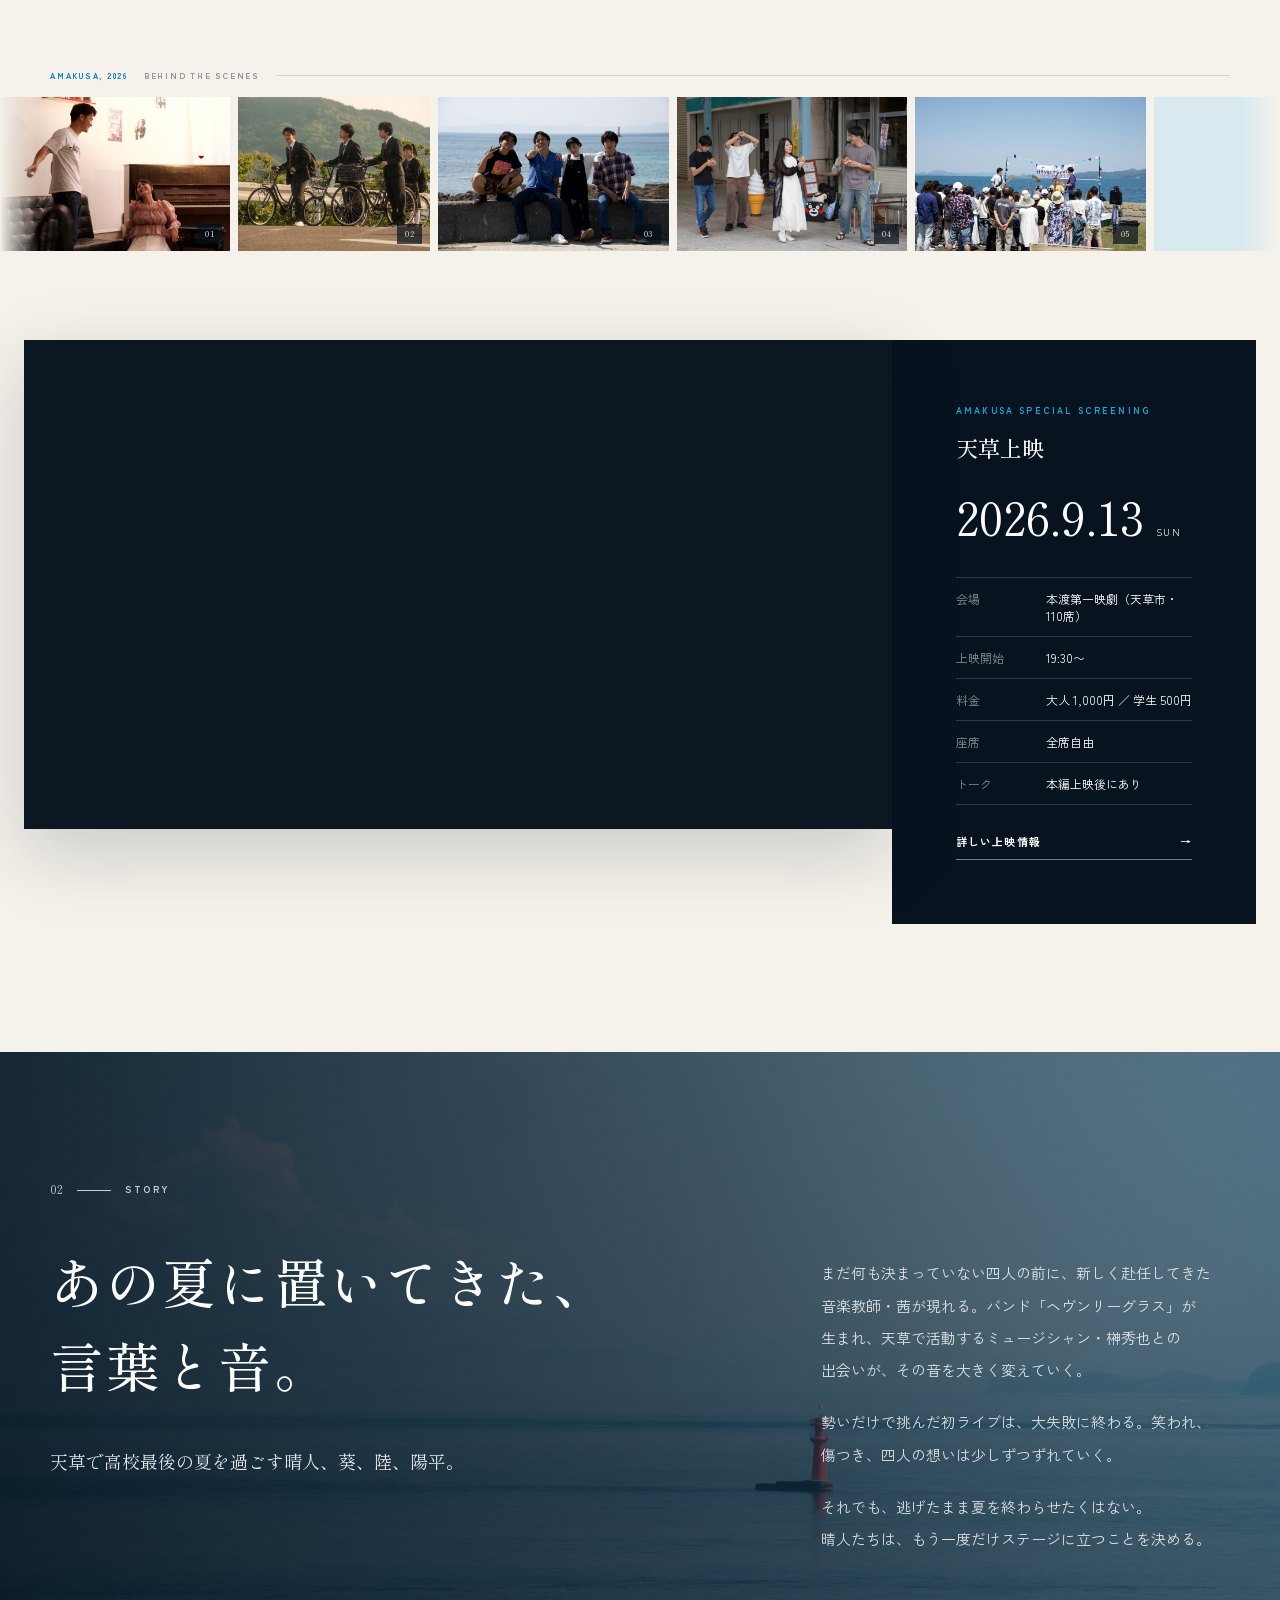
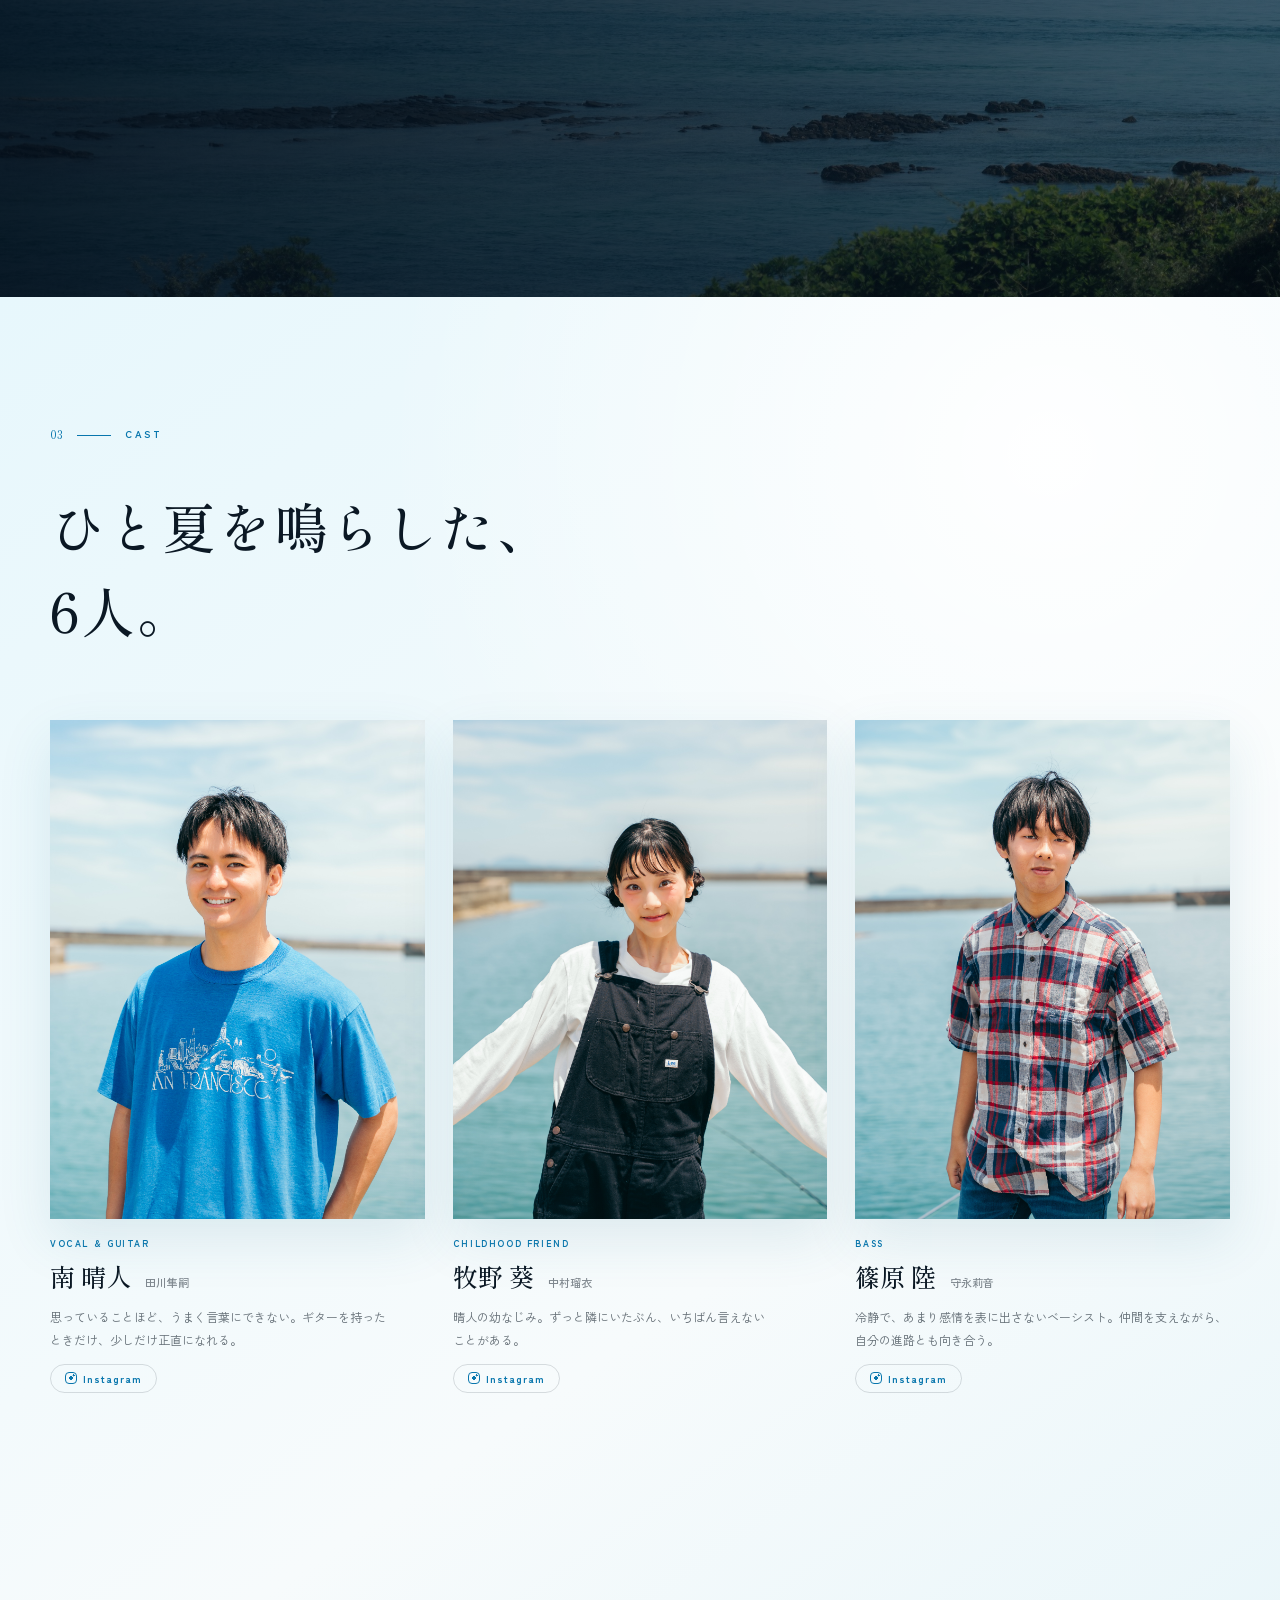
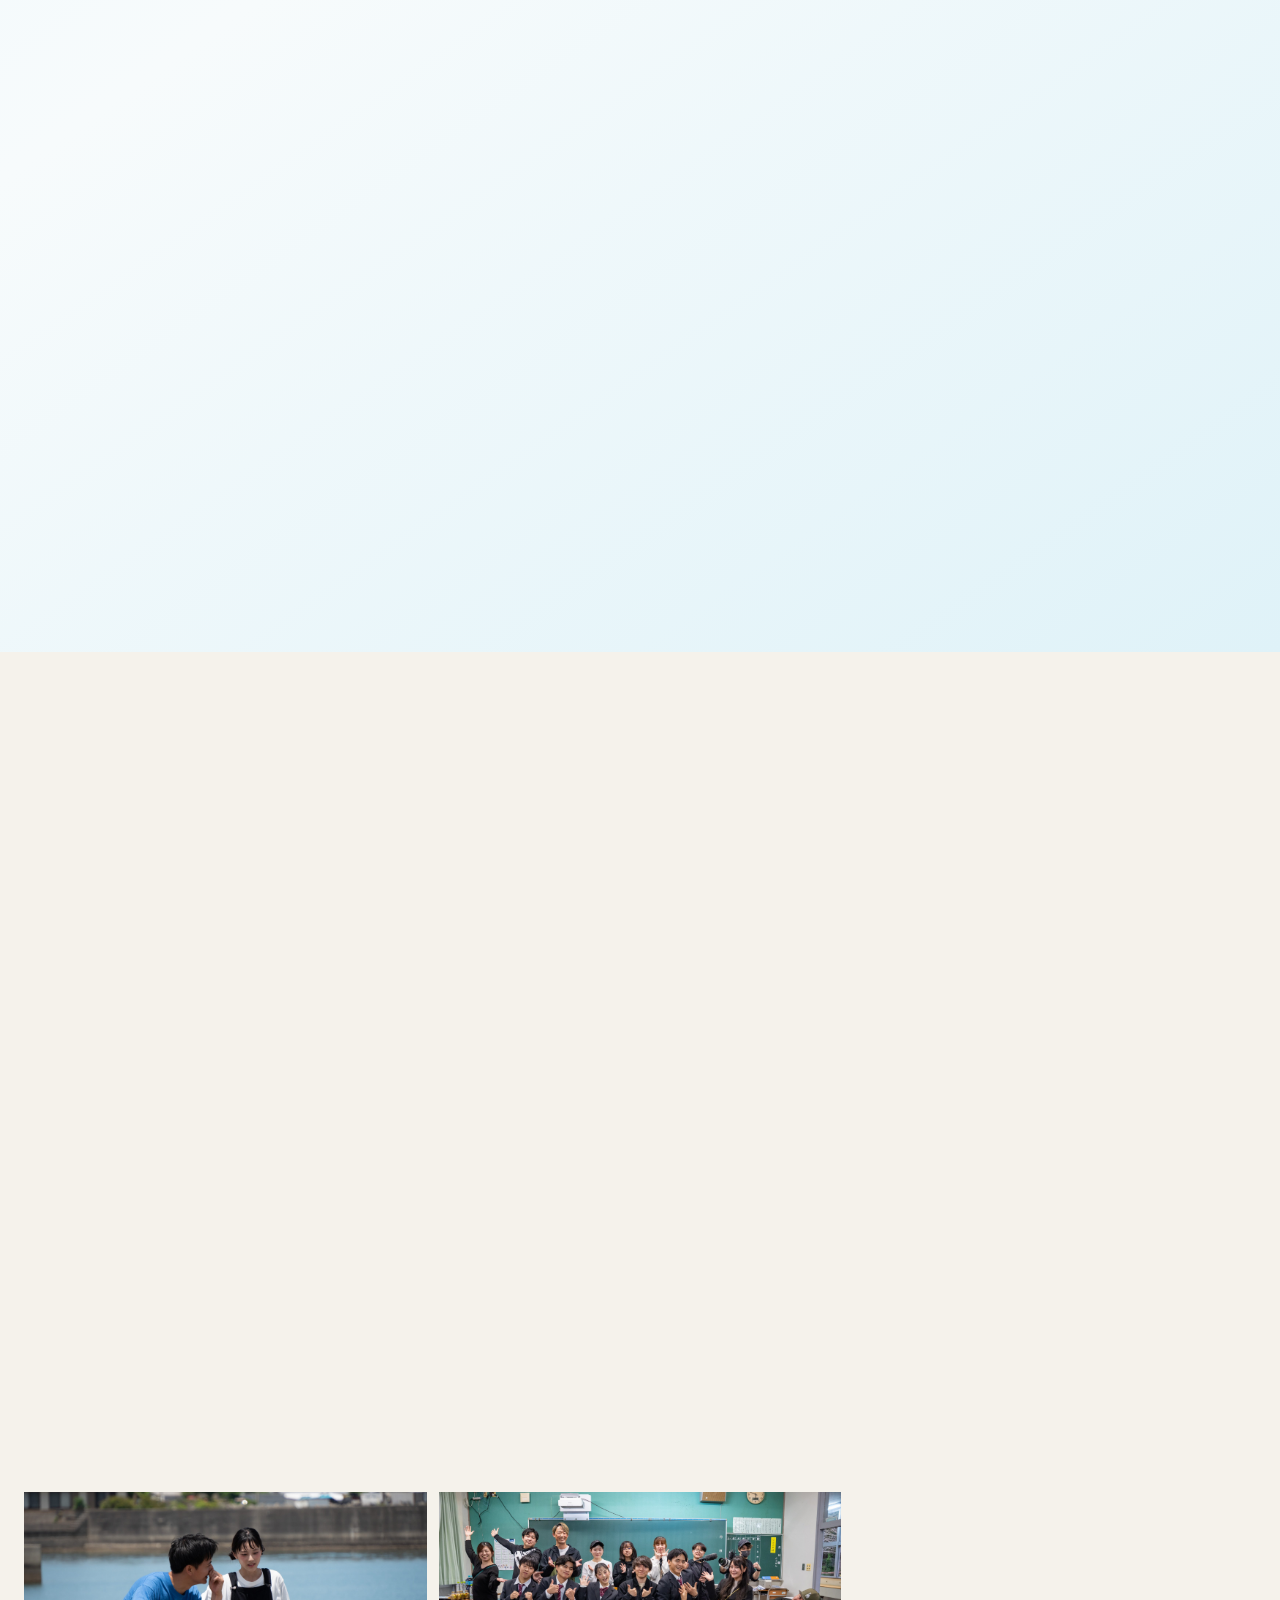
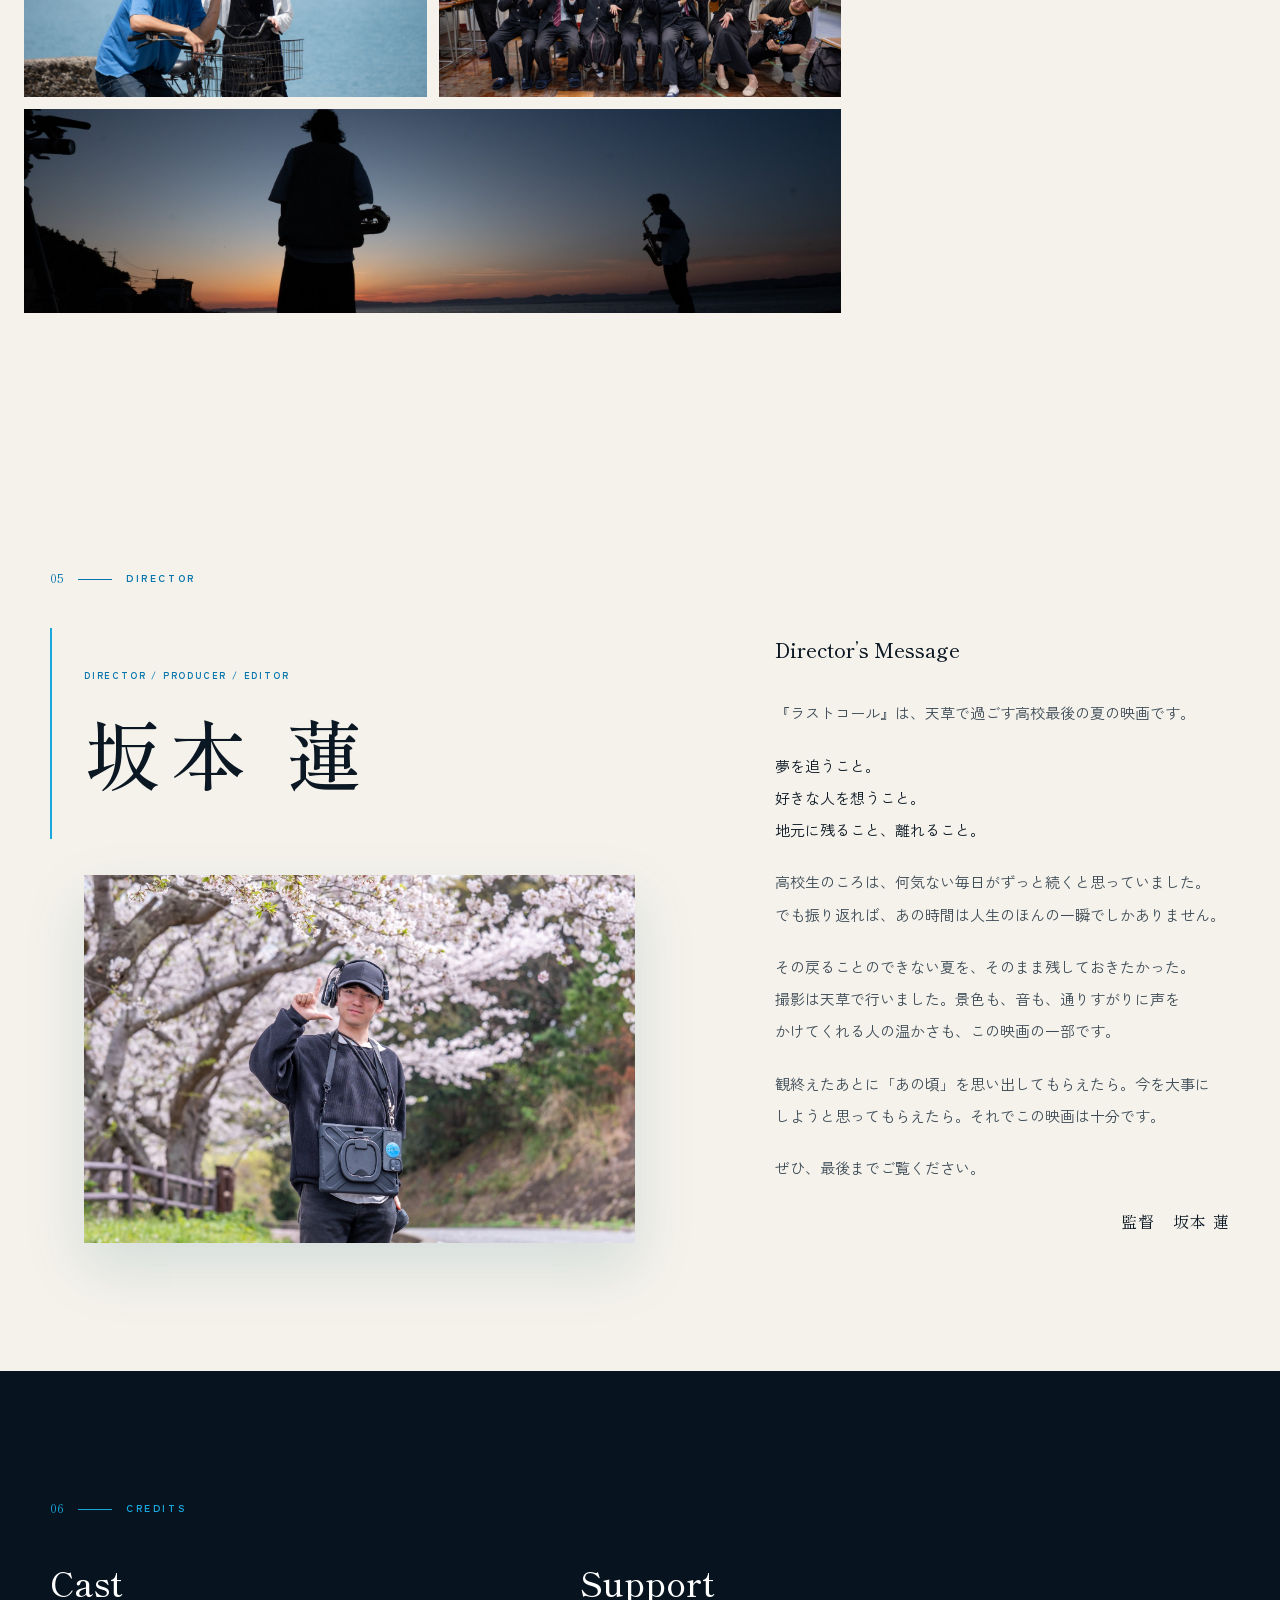
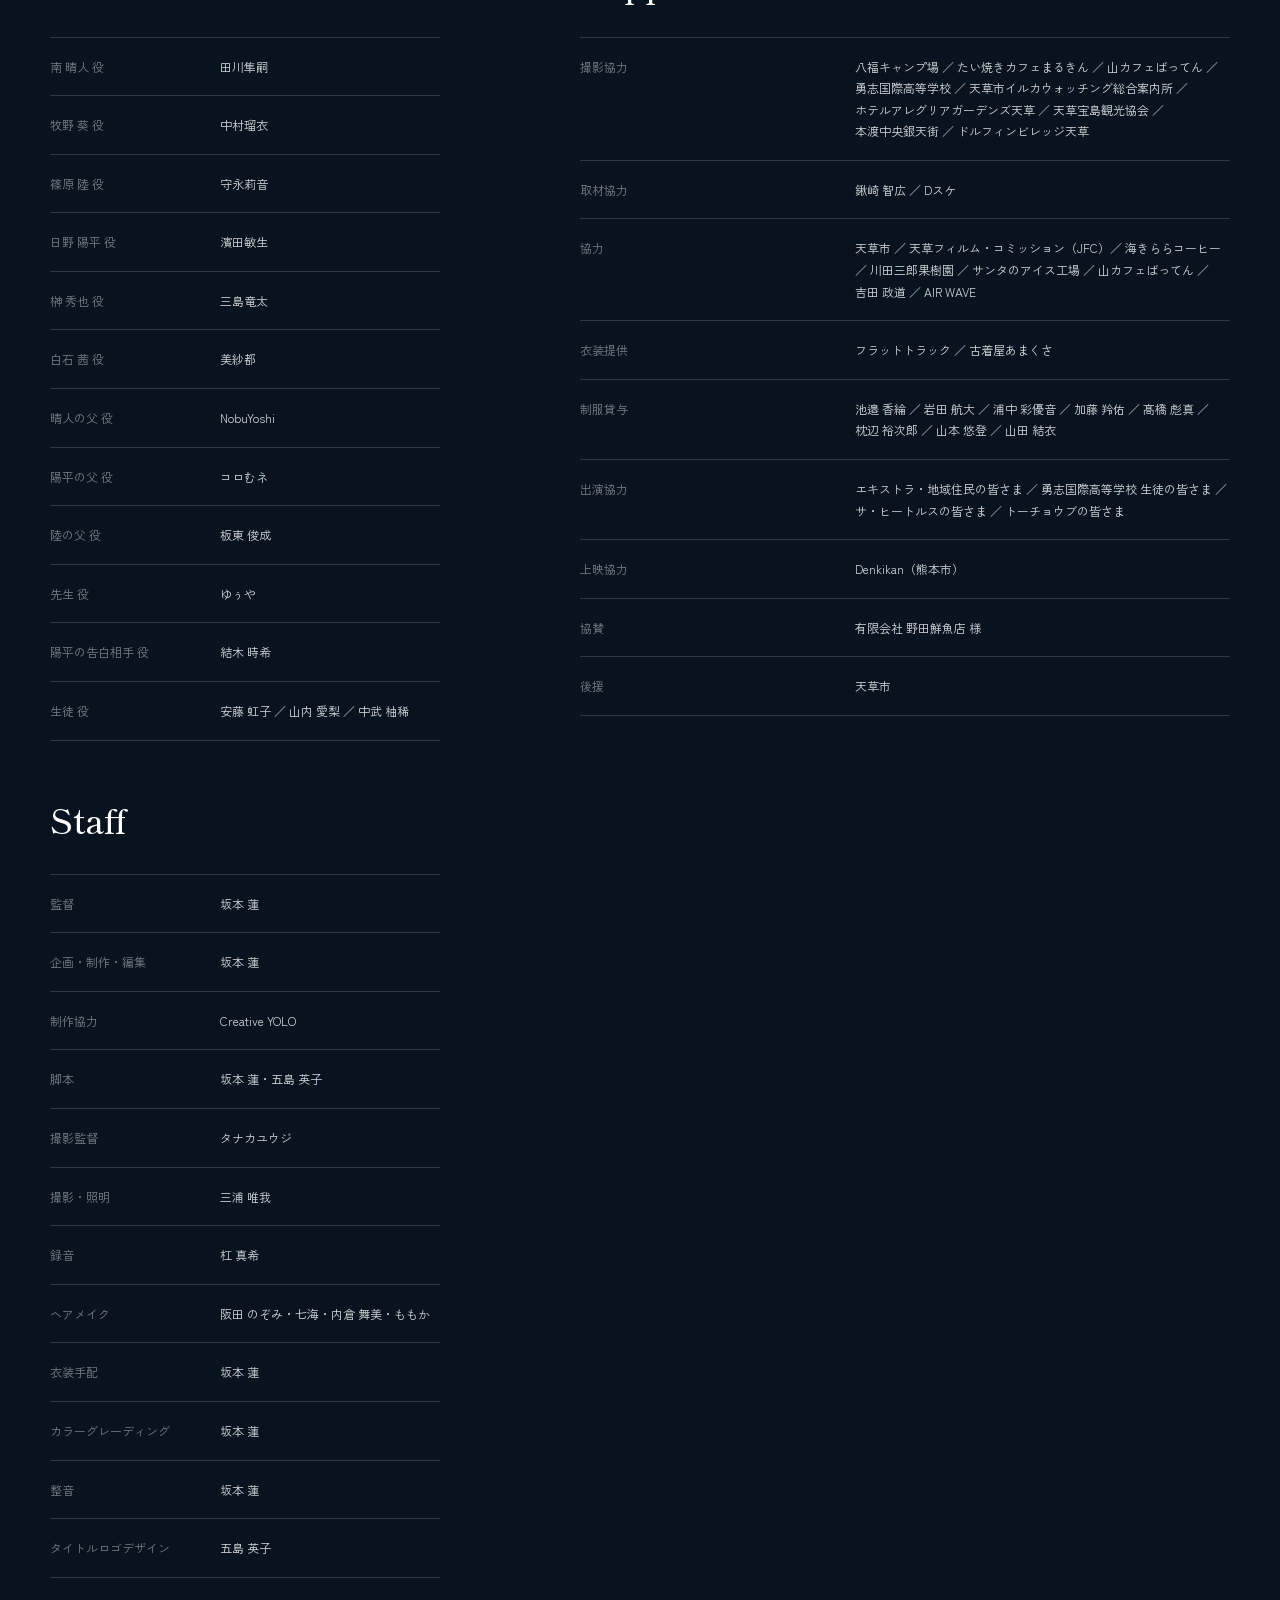
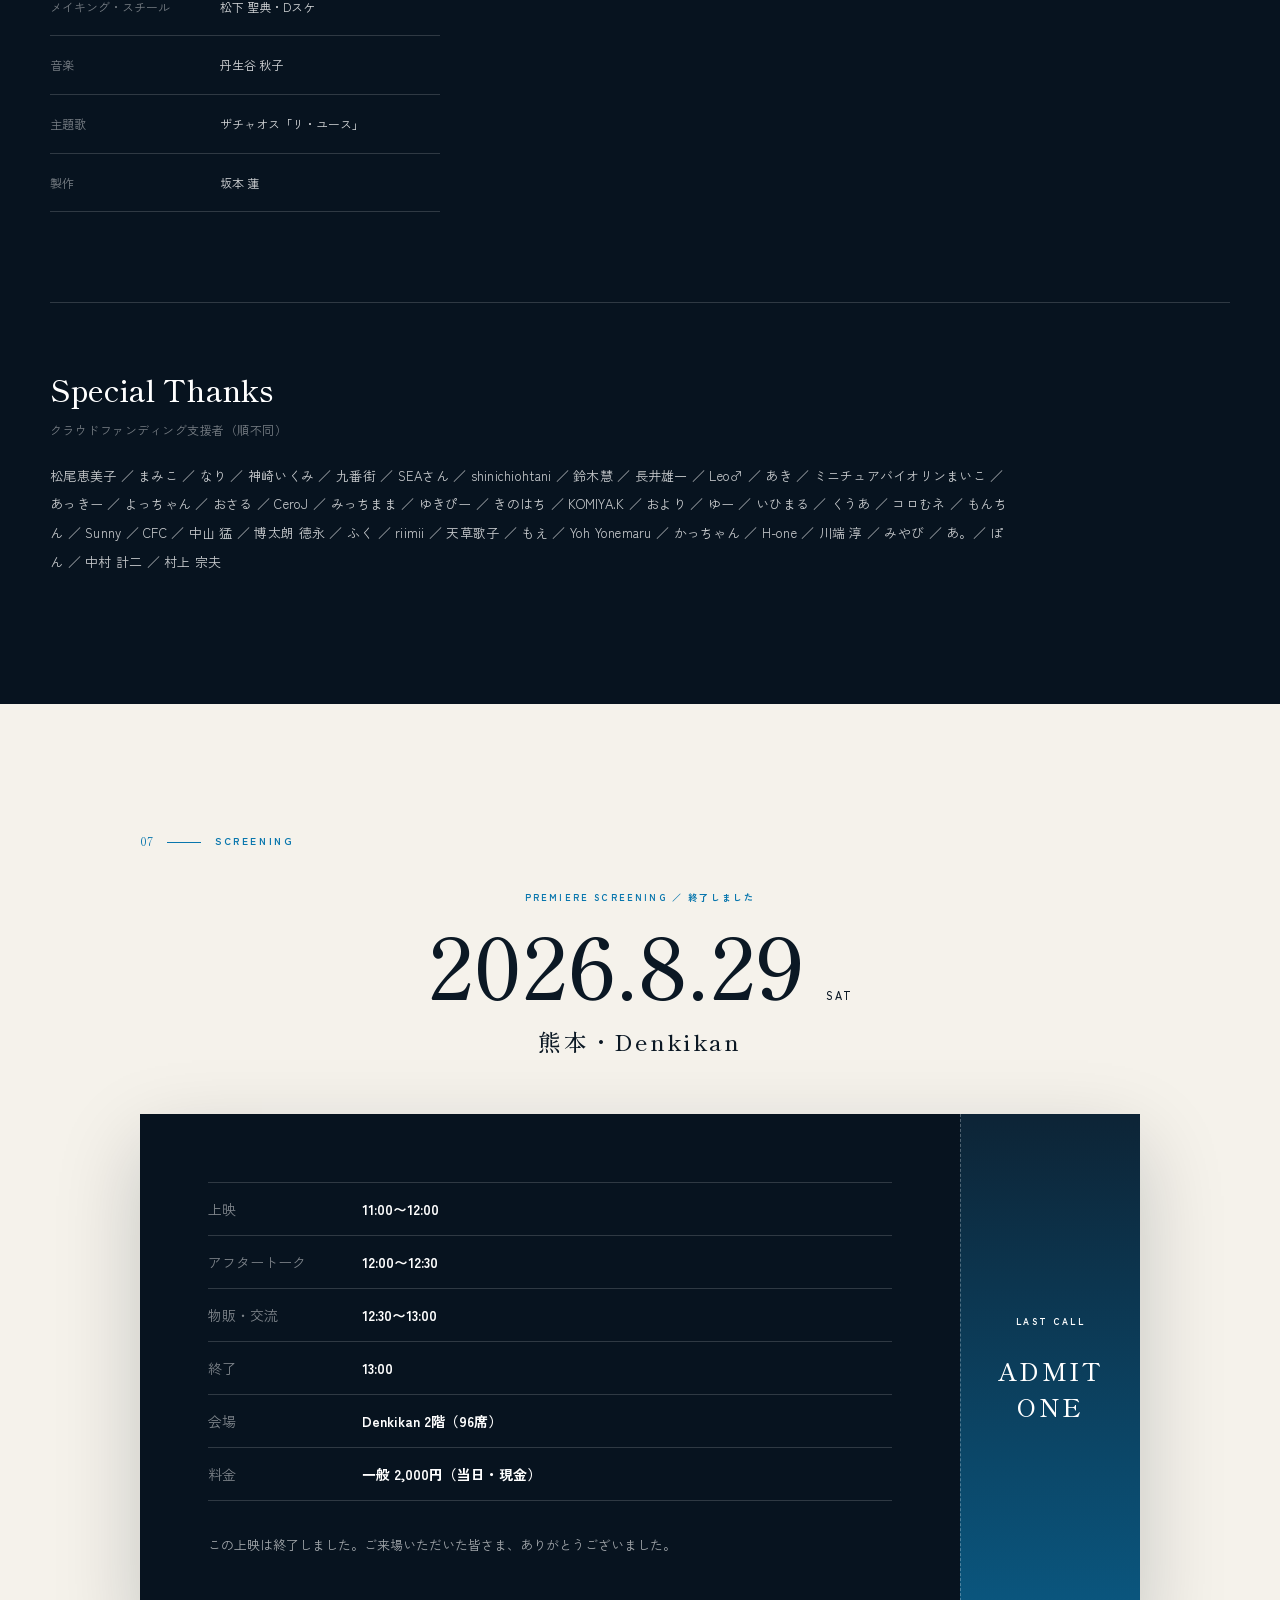
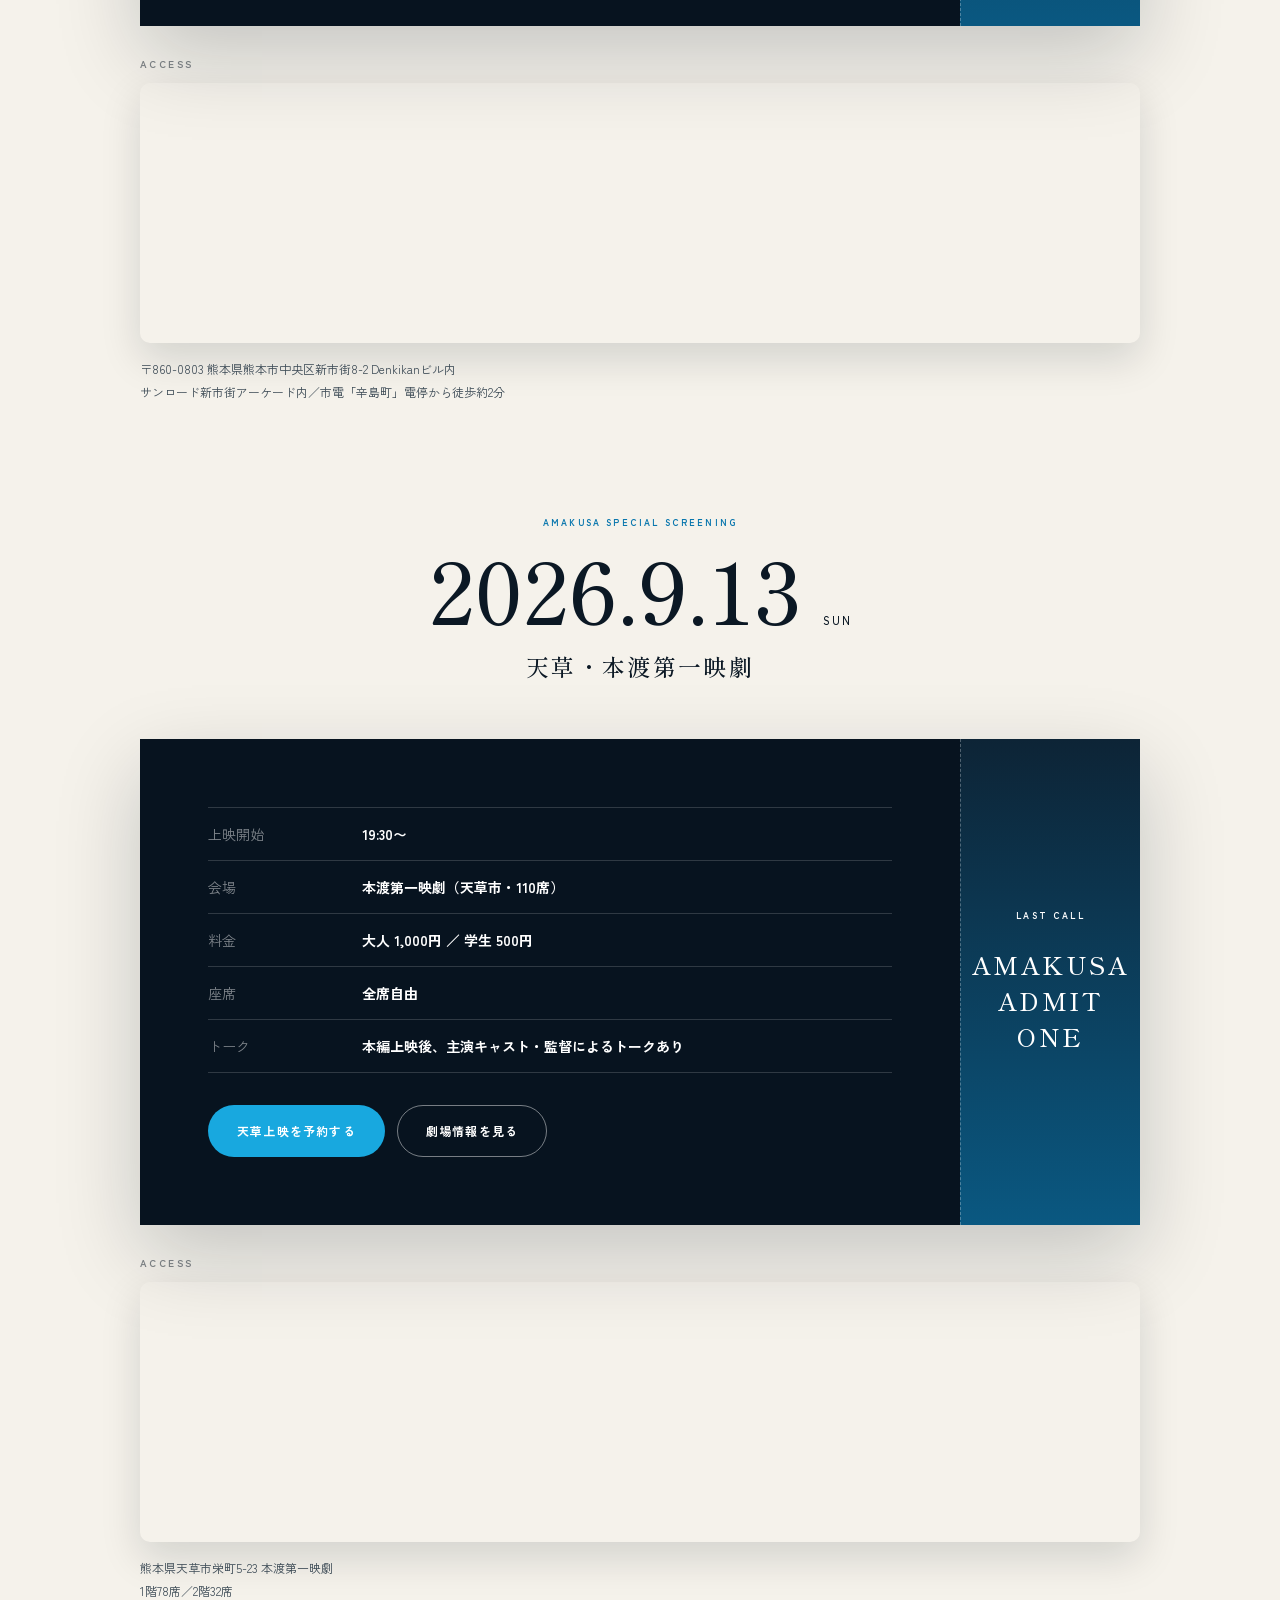
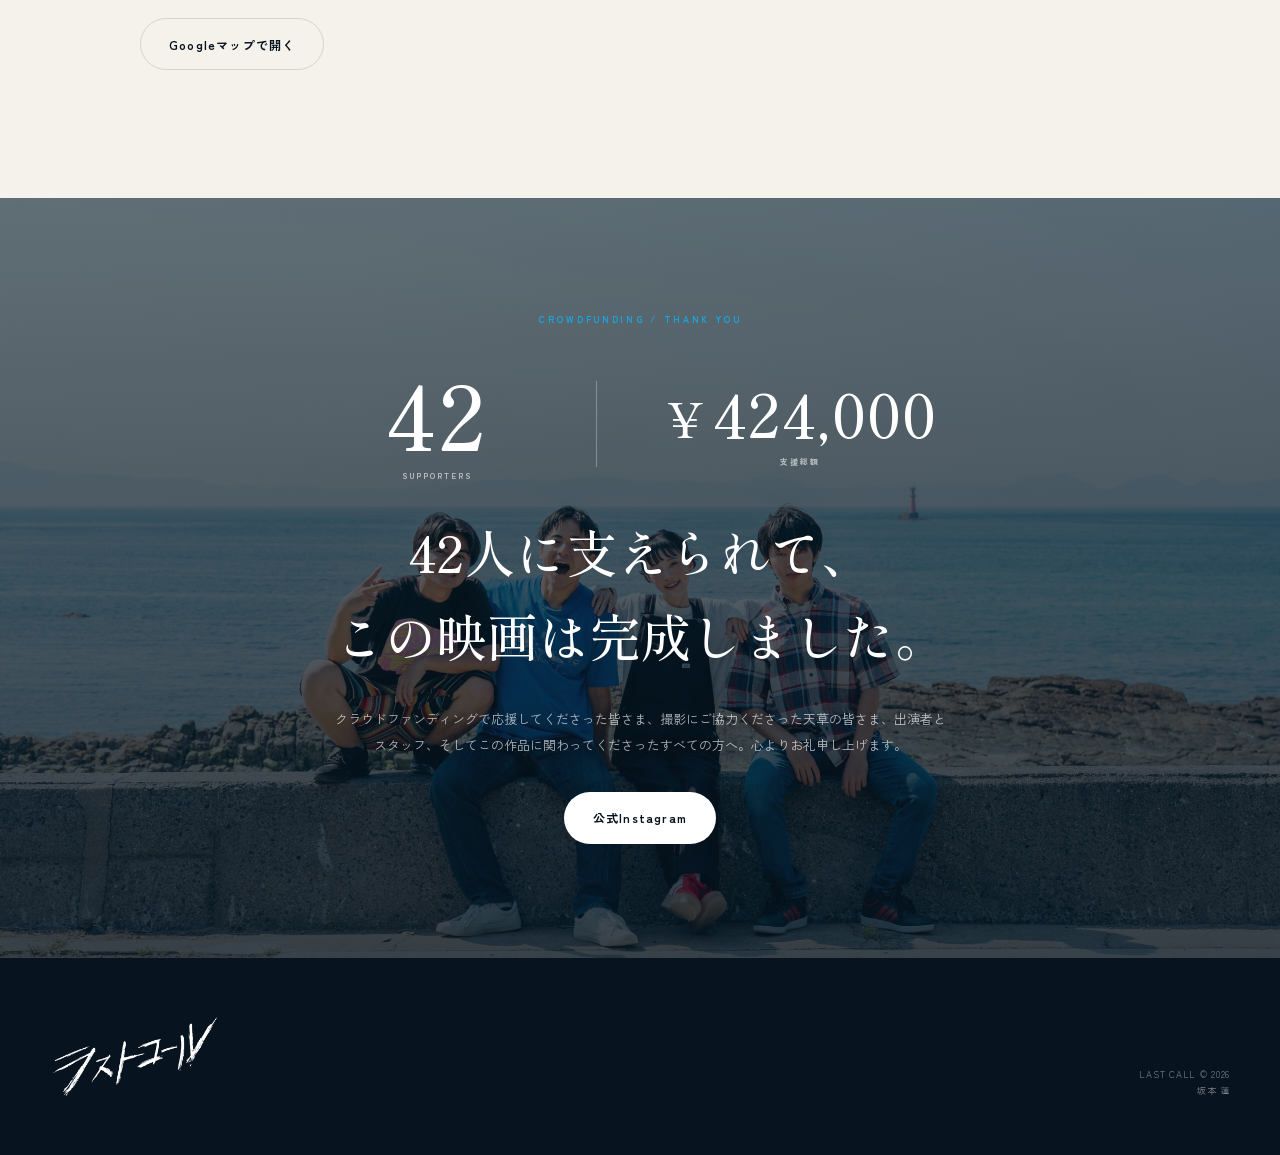
==== commit 480f2e04: "content: 終了した熊本上映からリンクを外し終了表記にする 8/29 熊本・Denkikan の上映は終了しているため、ブロック内のリンクをすべて外し、 終了した旨を明示する。日時・会場・料金の" ====
--- a/index.html
+++ b/index.html
@@ -309,7 +309,7 @@
       <section class="screening section" id="screening">
         <div class="section-label reveal"><span>07</span><p>Screening</p></div>
         <div class="screening-header reveal">
-          <p>PREMIERE SCREENING ／ 上映終了</p>
+          <p>PREMIERE SCREENING ／ 終了しました</p>
           <h2>2026.8.29 <small>SAT</small></h2>
           <h3>熊本・Denkikan</h3>
         </div>
@@ -323,9 +323,7 @@
               <div><dt>会場</dt><dd>Denkikan 2階（96席）</dd></div>
               <div><dt>料金</dt><dd>一般 2,000円（当日・現金）</dd></div>
             </dl>
-            <div class="button-row">
-              <a class="button button-outline" href="https://denkikan.com/" target="_blank" rel="noopener">劇場情報を見る</a>
-            </div>
+            <p class="ticket-ended">この上映は終了しました。ご来場いただいた皆さま、ありがとうございました。</p>
           </div>
           <div class="ticket-stub"><span>LAST CALL</span><b>ADMIT<br />ONE</b></div>
         </div>
@@ -342,7 +340,6 @@
             〒860-0803 熊本県熊本市中央区新市街8-2 Denkikanビル内<br />
             <span class="wrap-unit">サンロード新市街アーケード内／</span><span class="wrap-unit">市電「辛島町」電停から徒歩約2分</span>
           </p>
-          <a class="button button-outline button-dark" href="https://www.google.com/maps/search/?api=1&amp;query=%E7%86%8A%E6%9C%AC%E7%9C%8C%E7%86%8A%E6%9C%AC%E5%B8%82%E4%B8%AD%E5%A4%AE%E5%8C%BA%E6%96%B0%E5%B8%82%E8%A1%978-2%20Denkikan" target="_blank" rel="noopener">Googleマップで開く</a>
         </div>
 
         <div class="screening-header screening-header-secondary reveal">
--- a/styles.css
+++ b/styles.css
@@ -1314,6 +1314,14 @@
   flex-wrap: wrap;
   gap: 12px;
   margin-top: 32px;
+}
+
+/* 終了した上映の案内。予約導線を外した跡に置くため .button-row と余白を揃える */
+.ticket-ended {
+  margin-top: 32px;
+  color: rgba(255, 255, 255, 0.62);
+  font-size: 13px;
+  line-height: 1.9;
 }
 
 .ticket-stub {
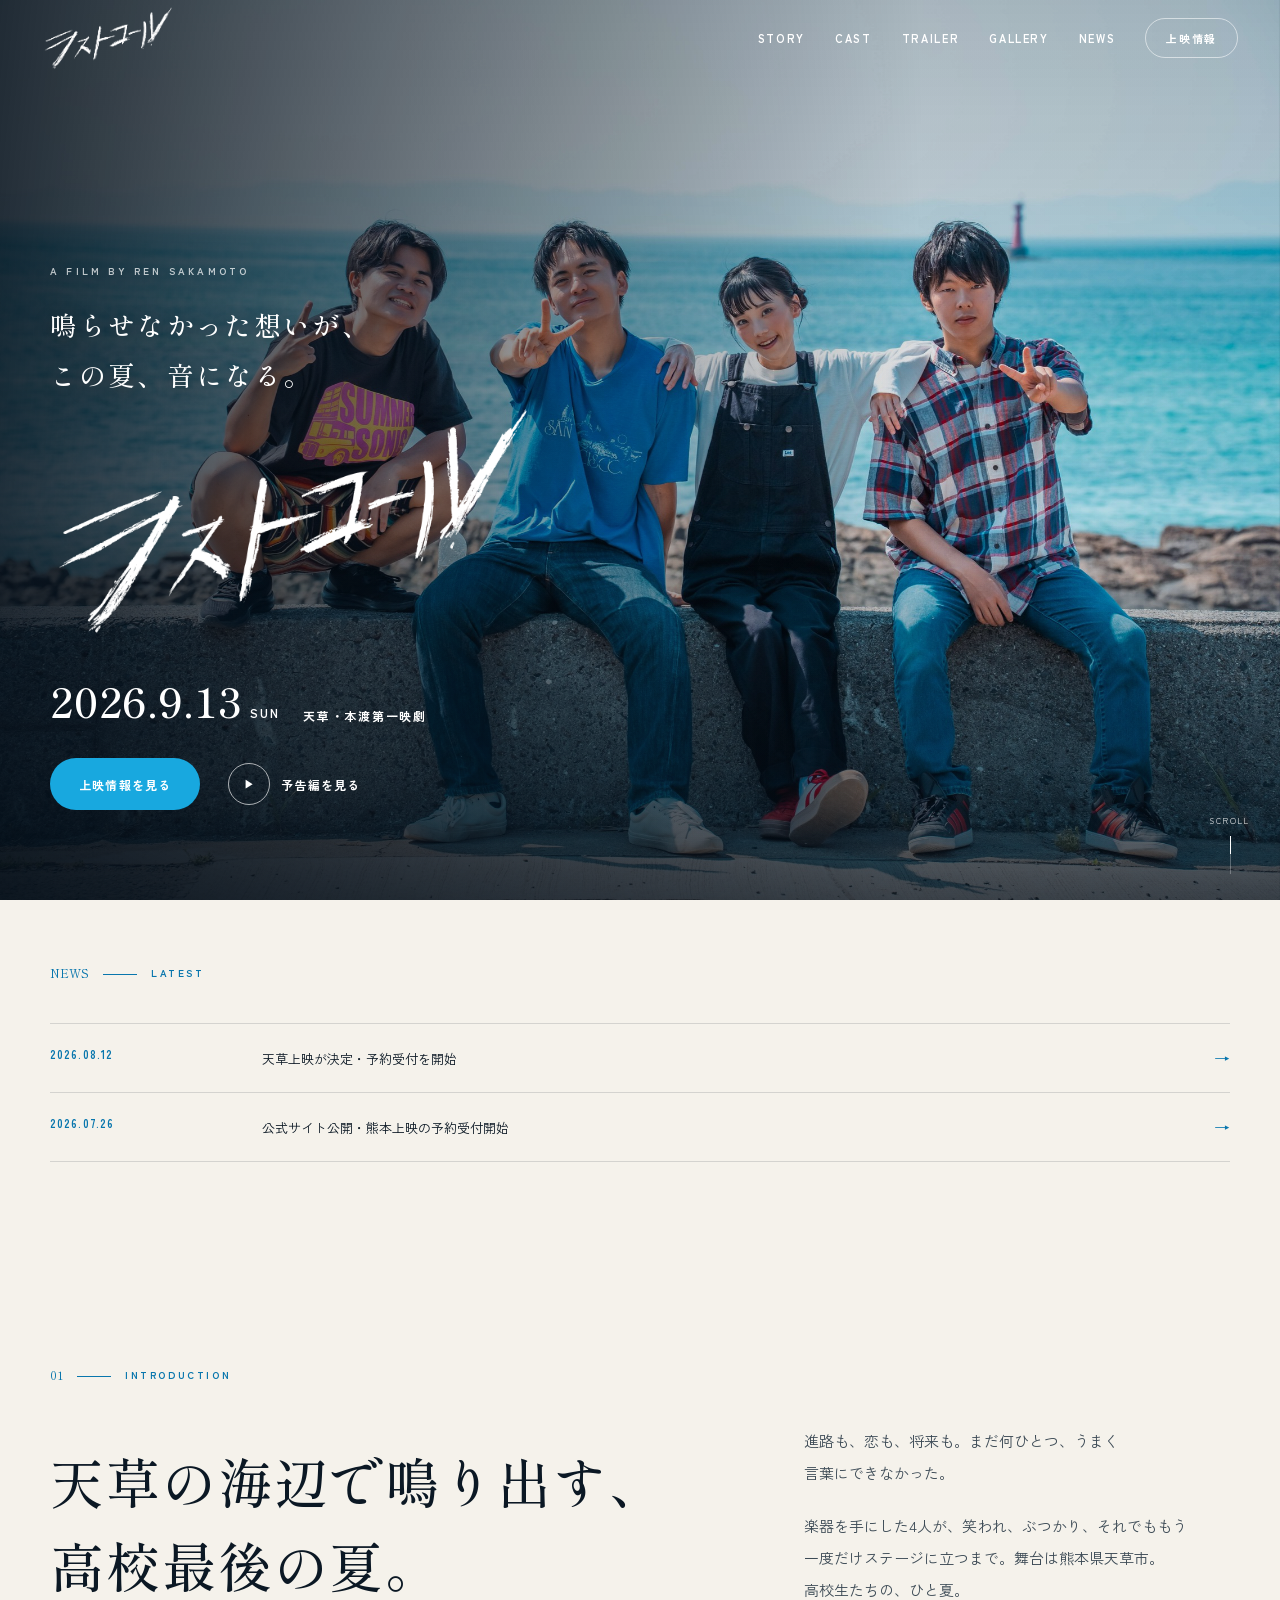
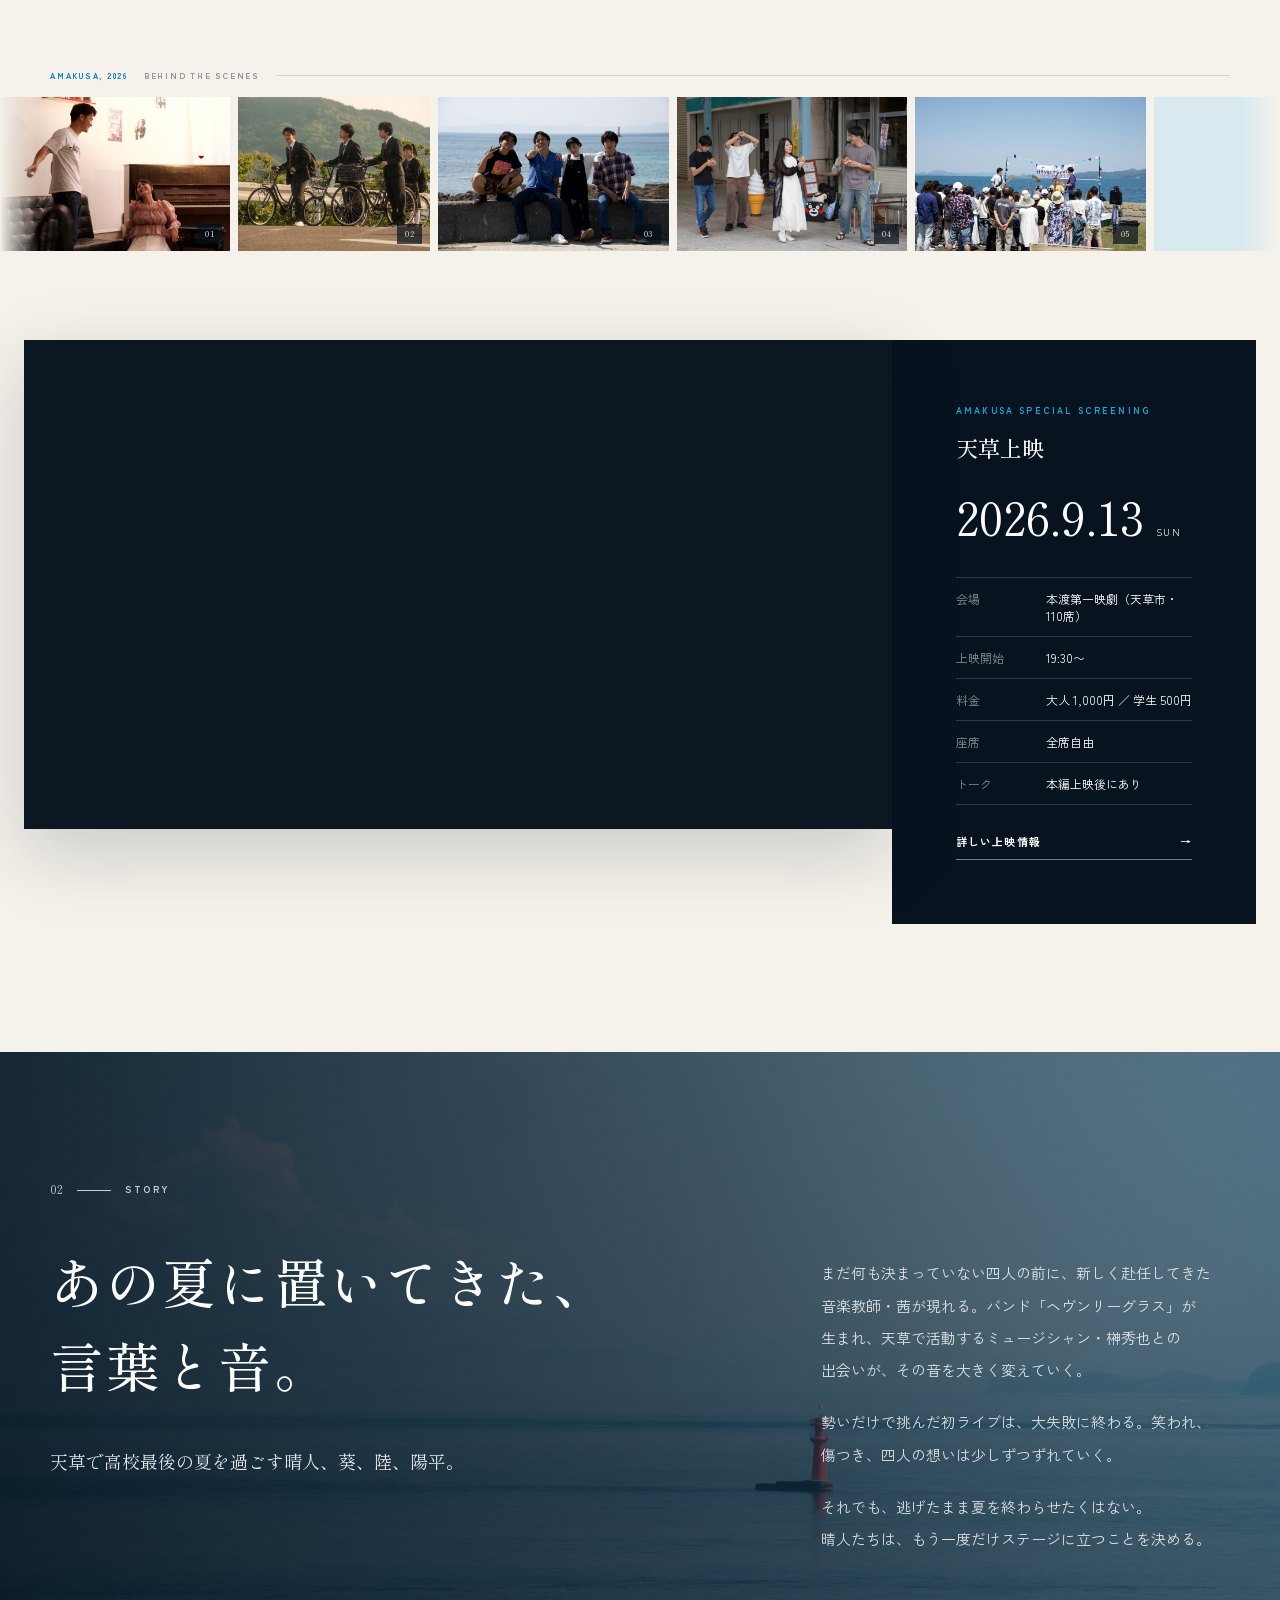
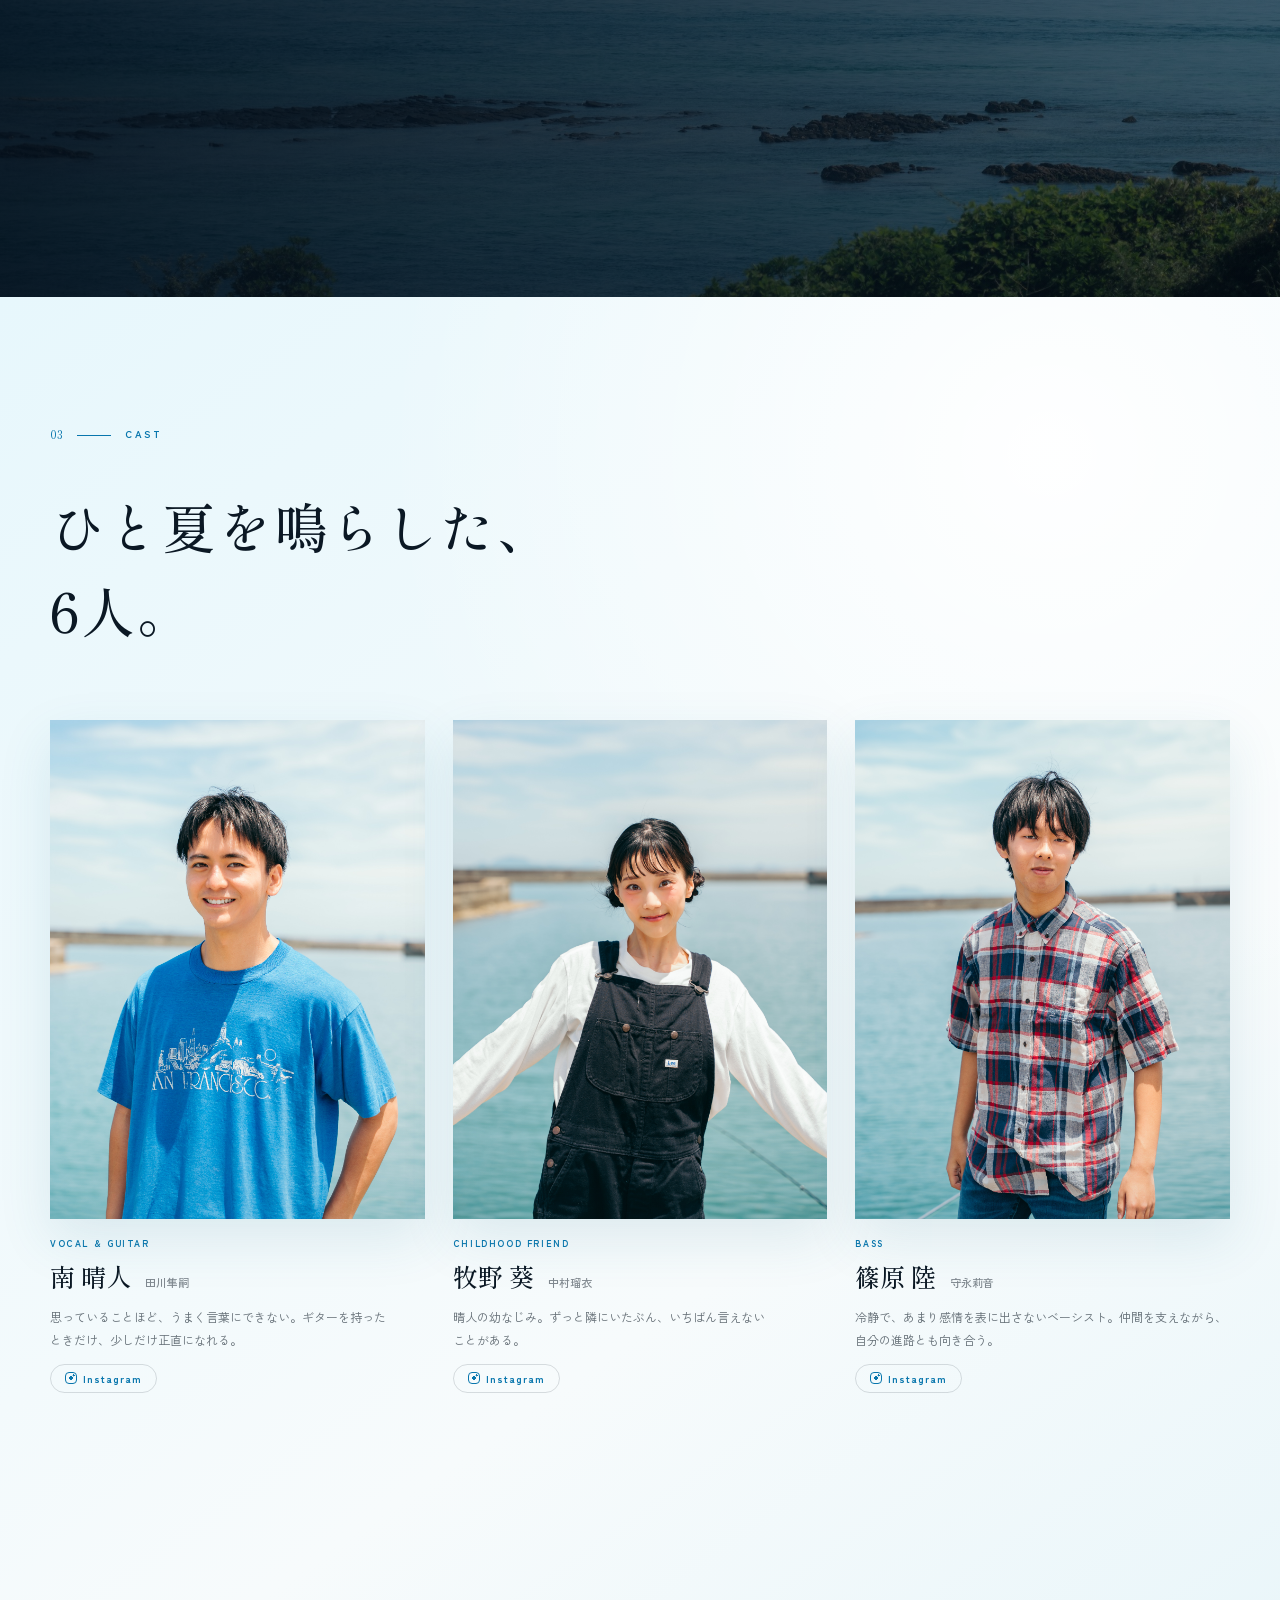
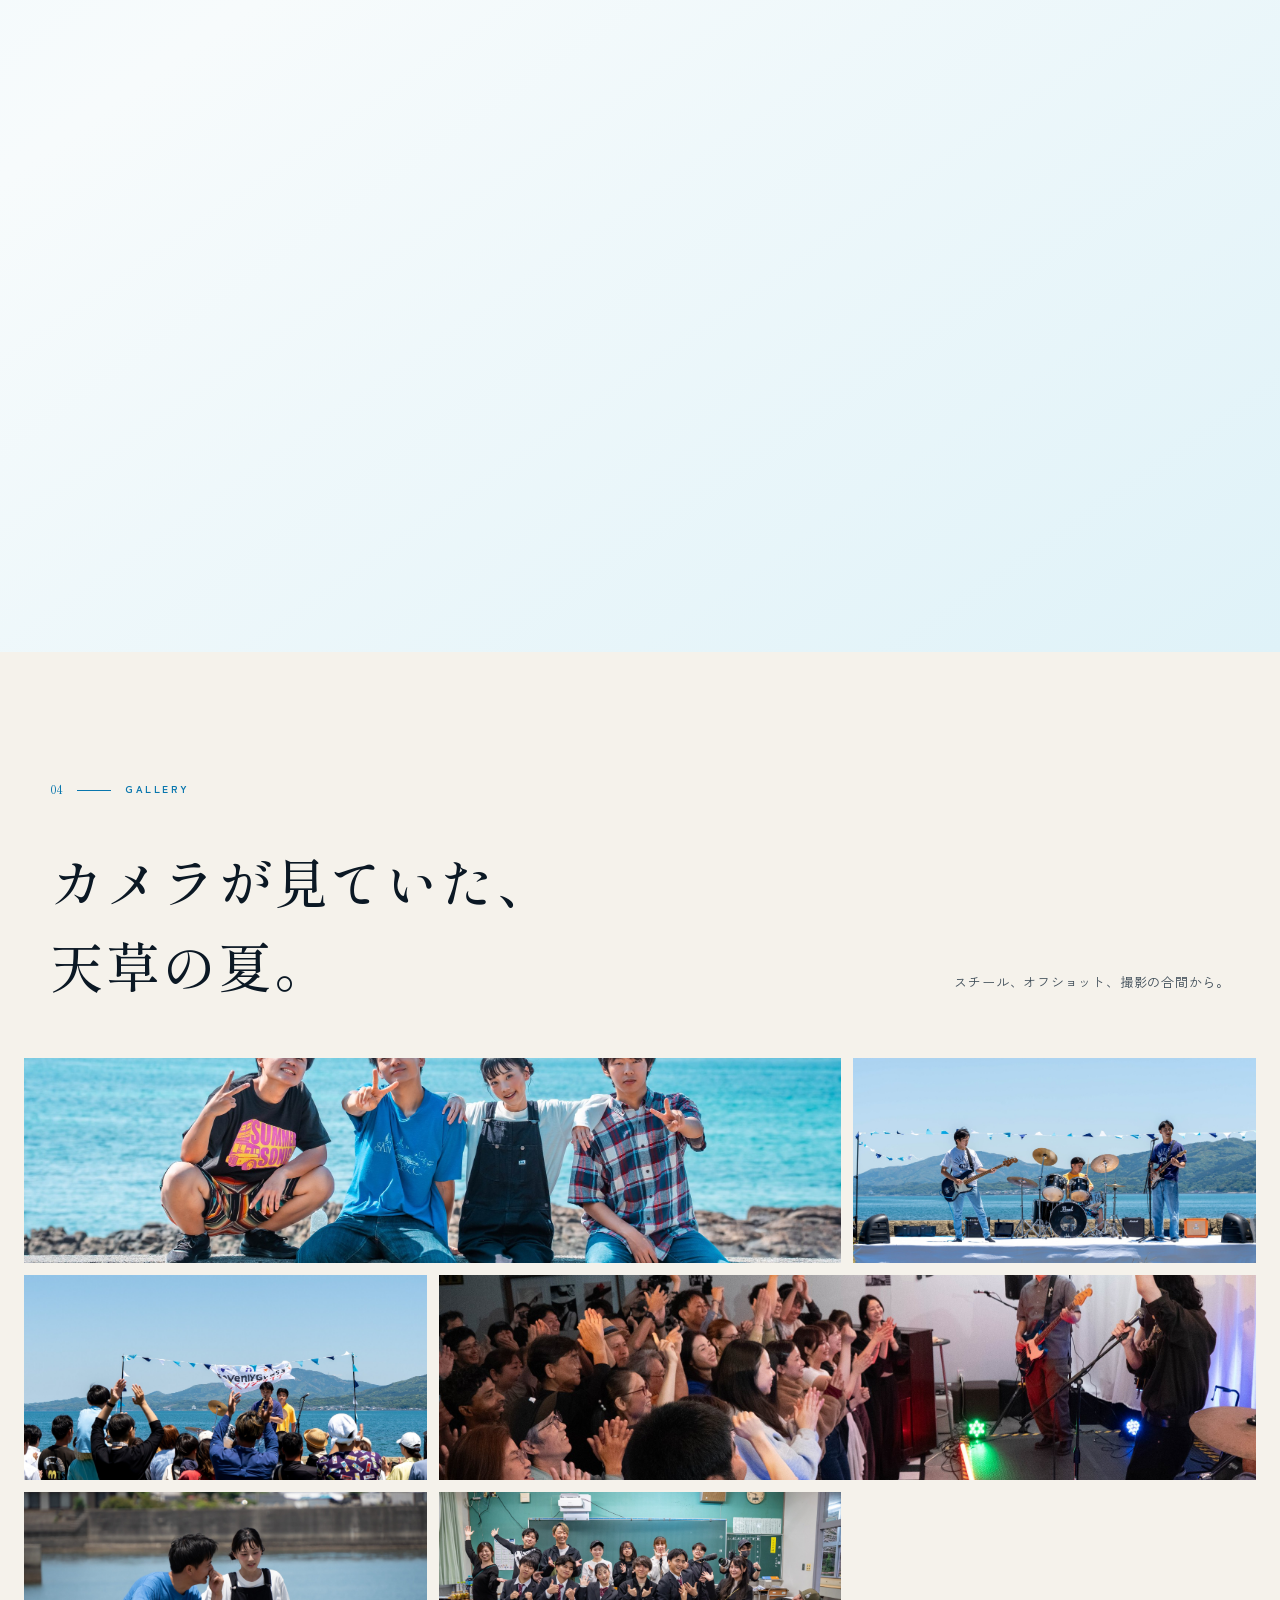
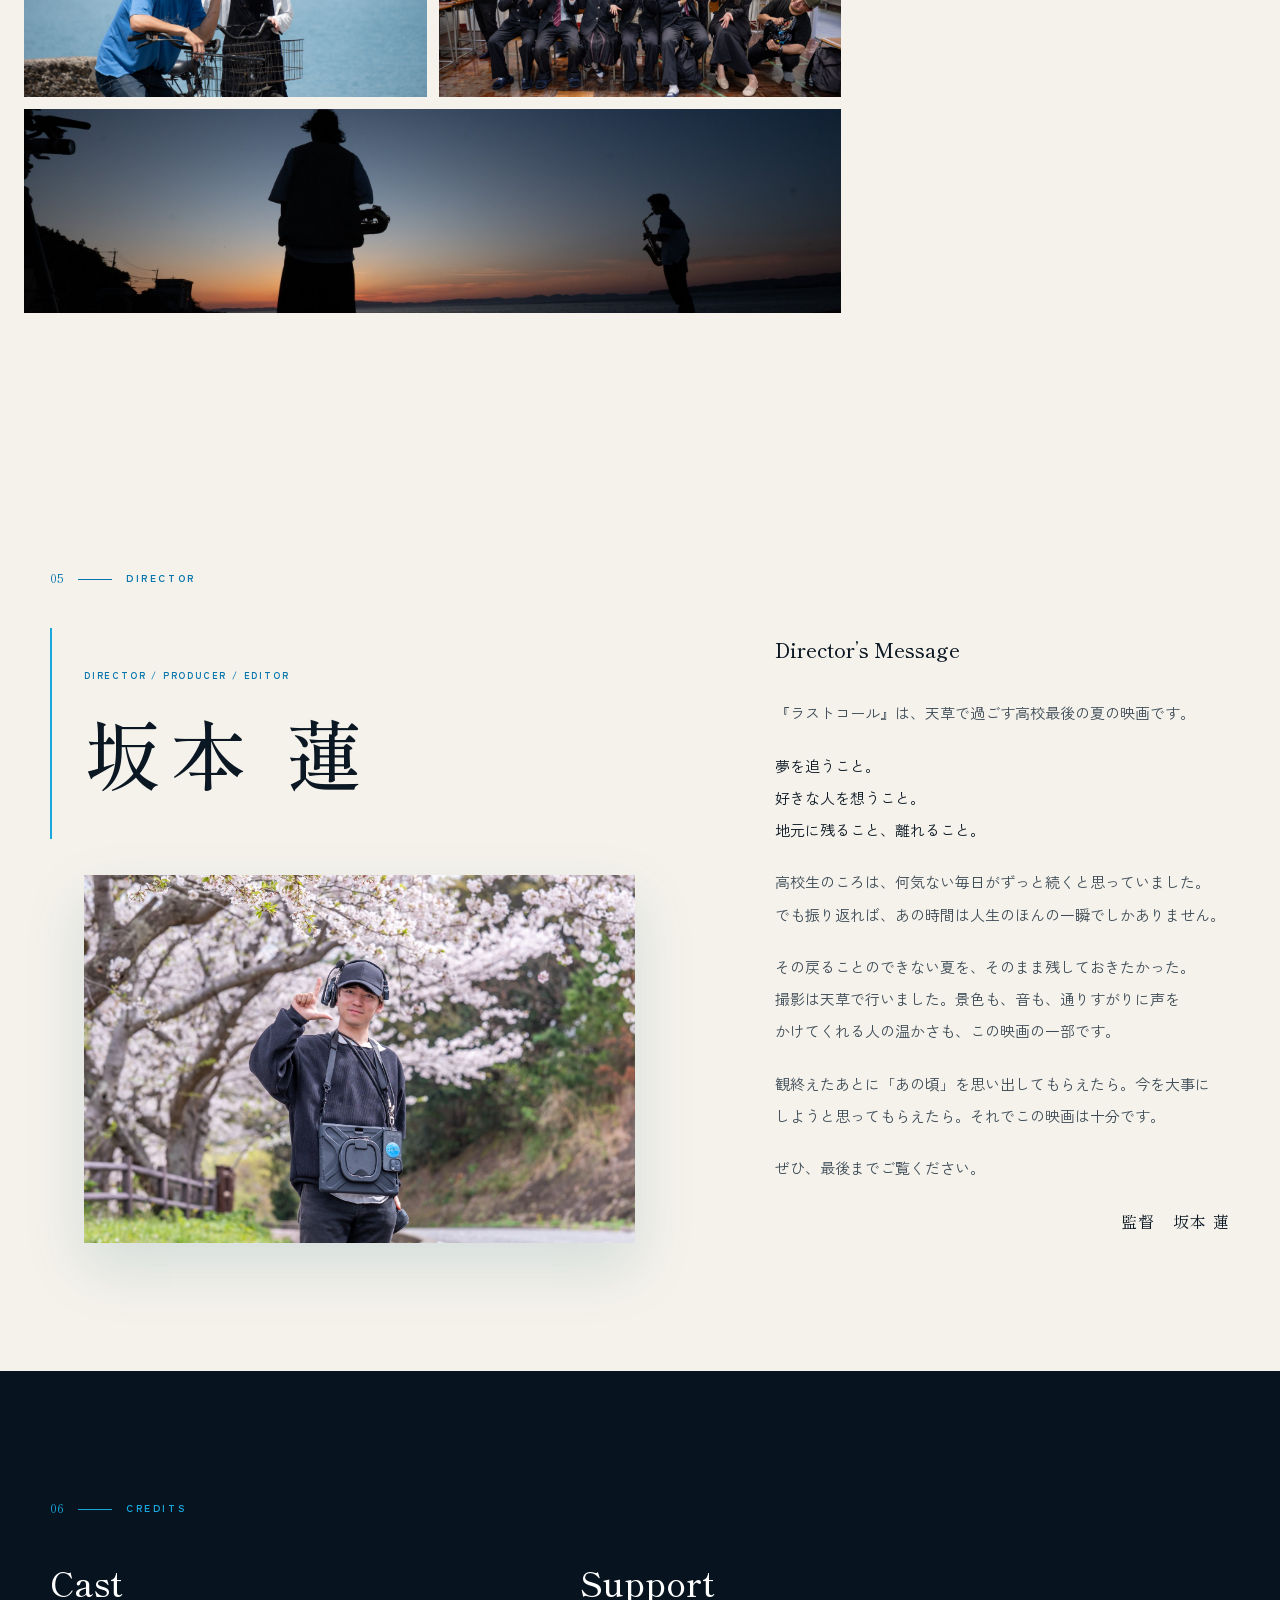
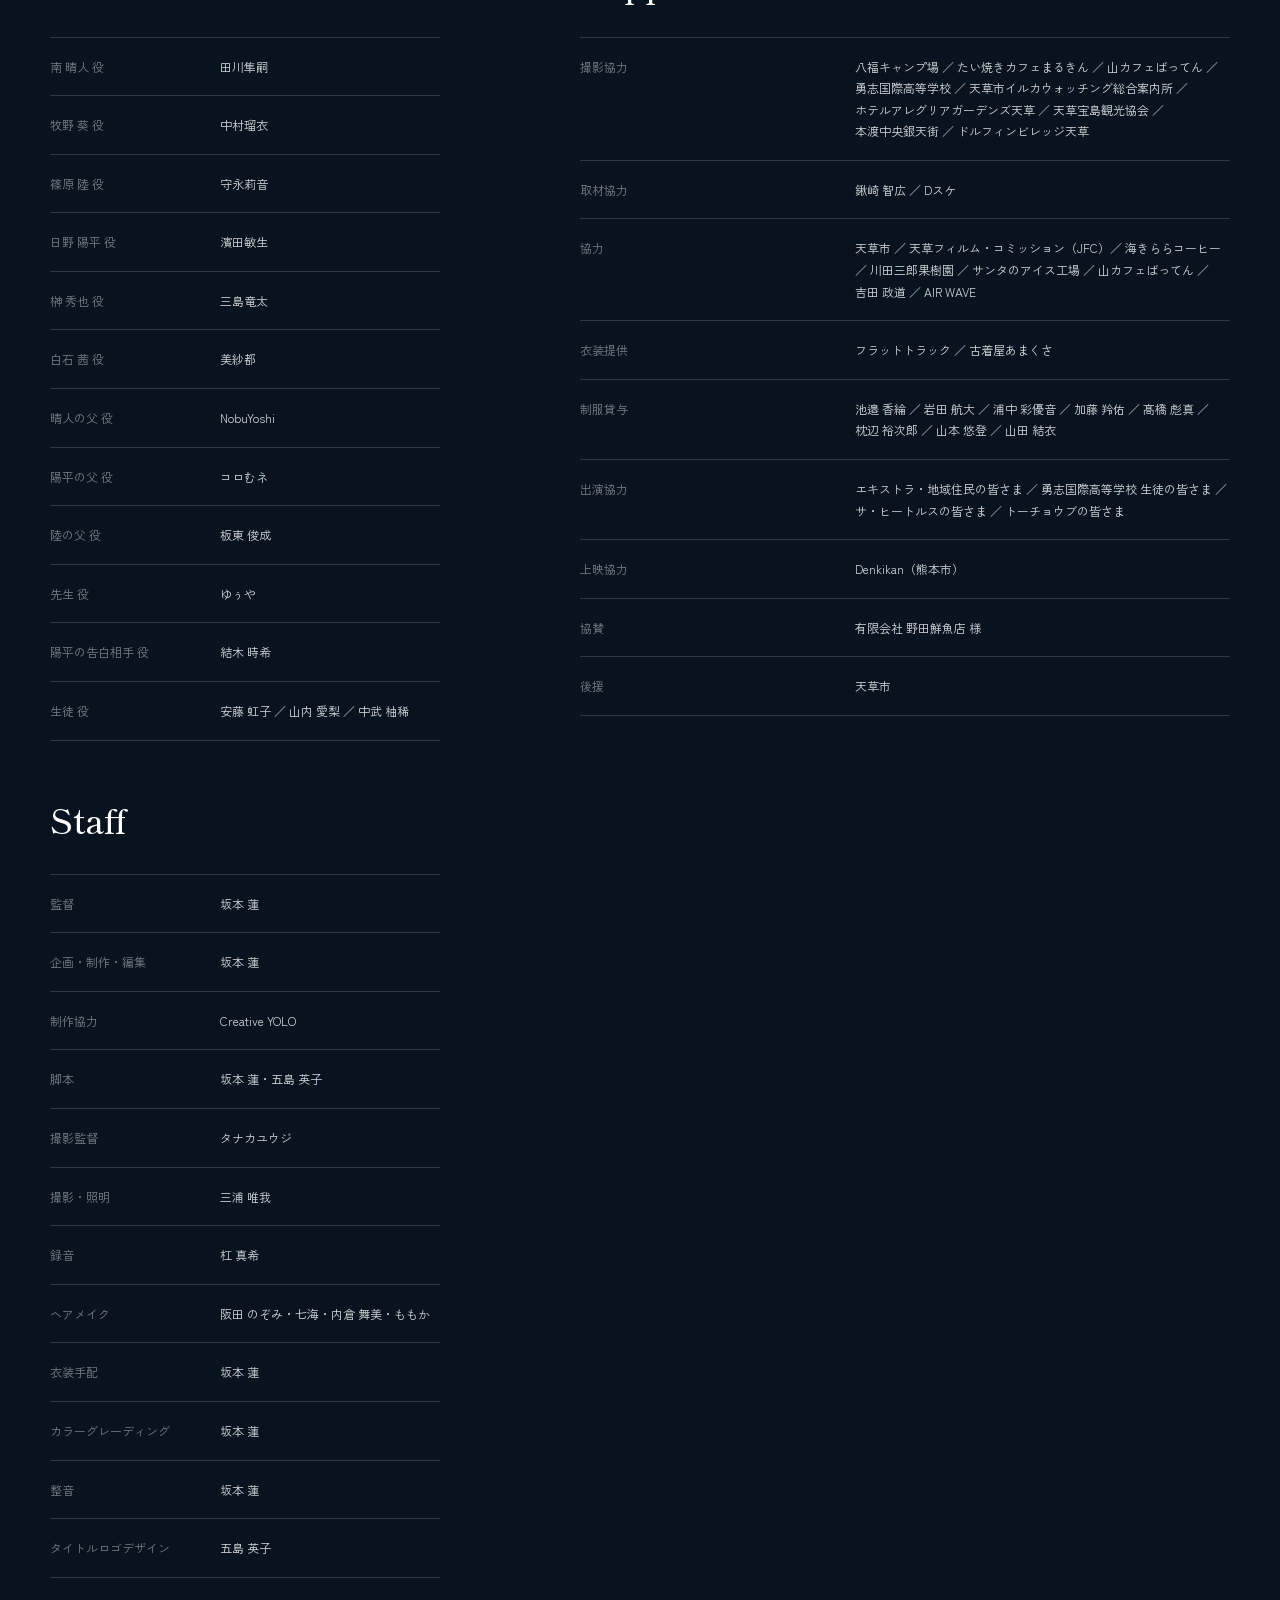
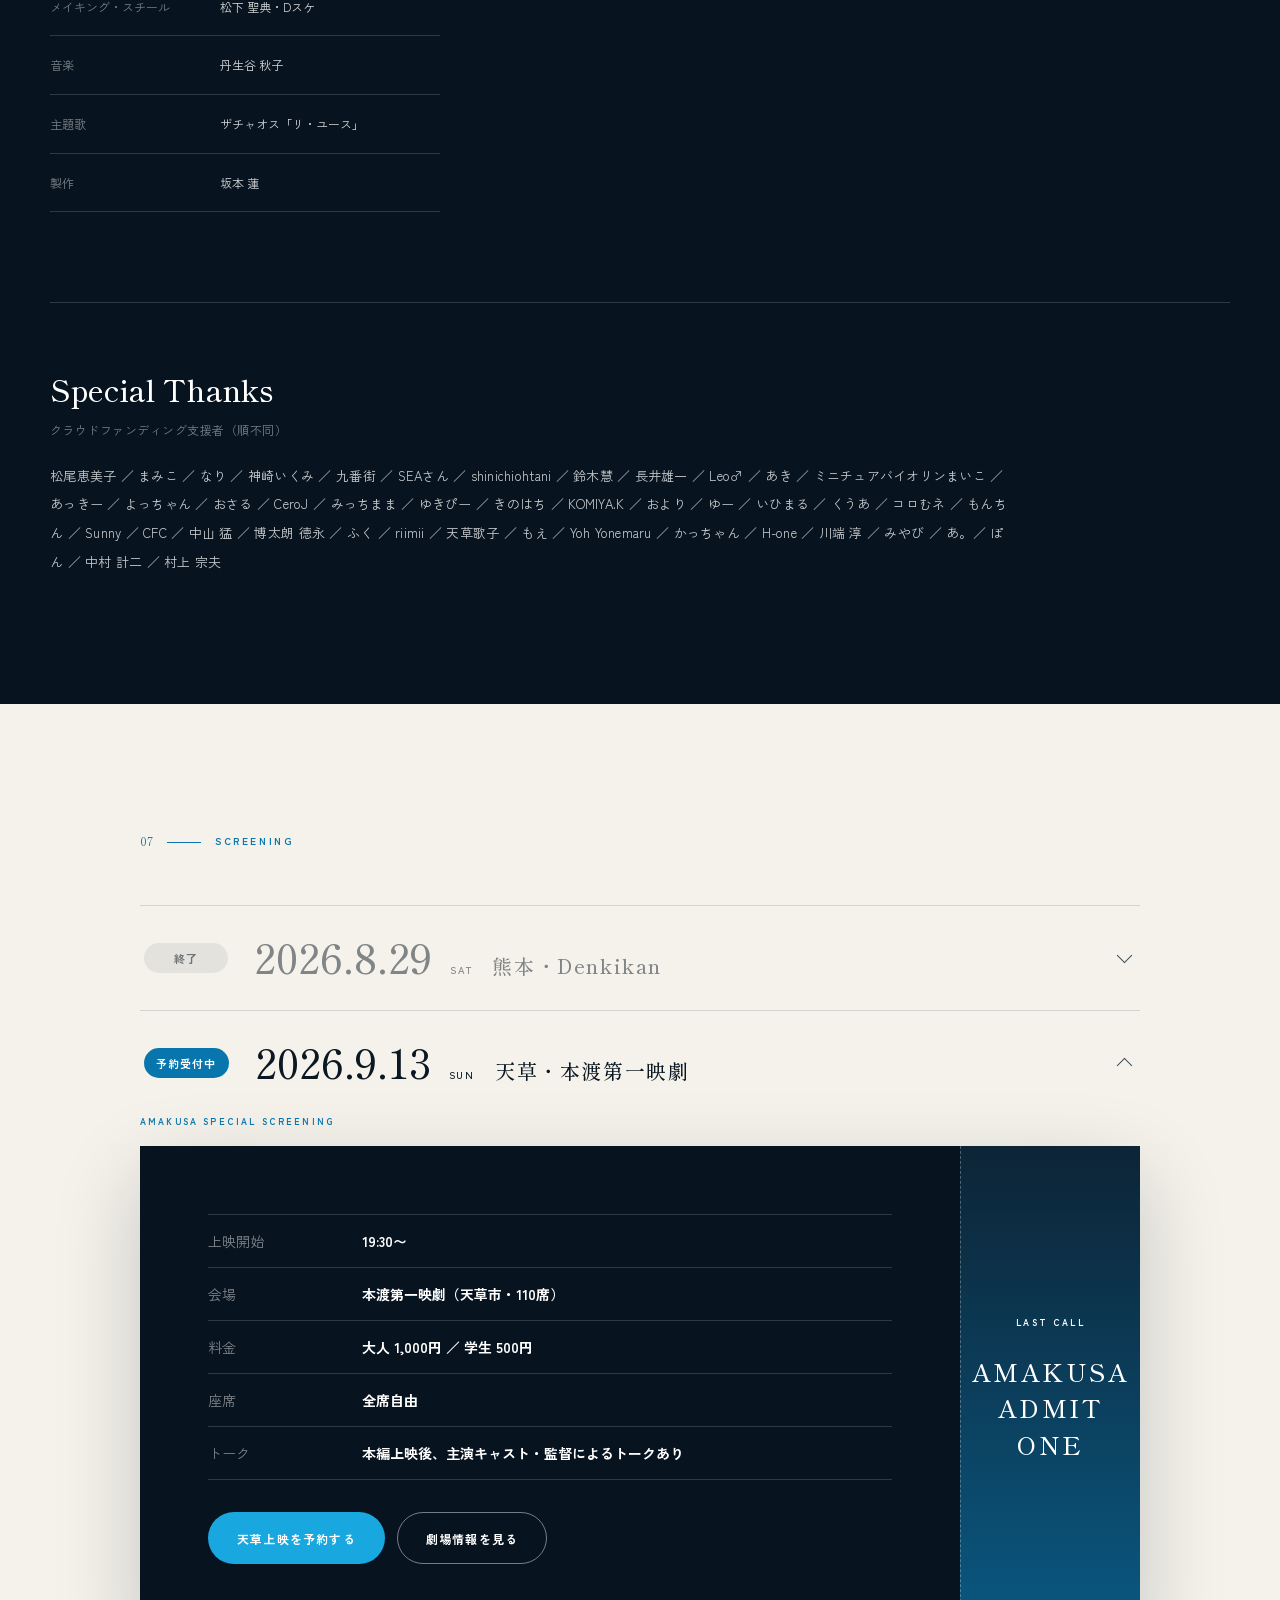
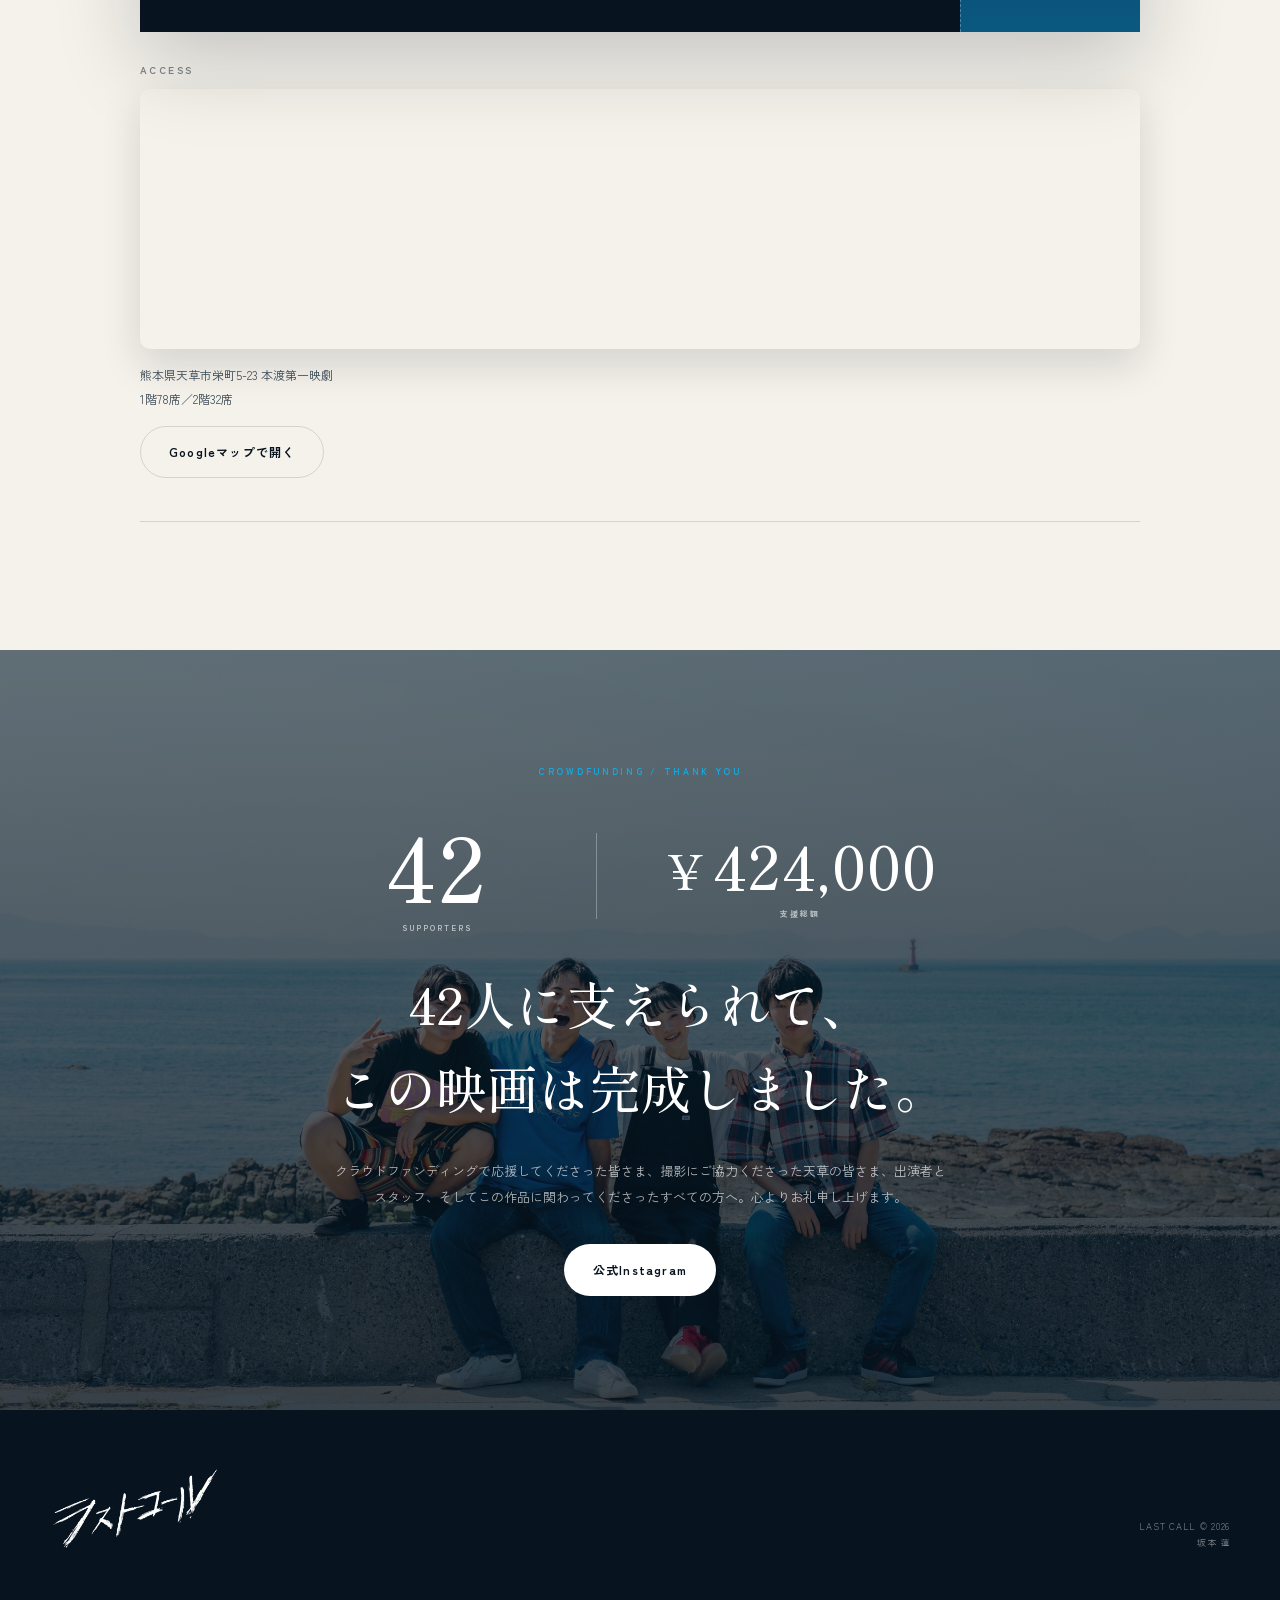
==== commit 94c54e02: "design: 上映情報を折りたたみ一覧にする 上映が縦に長く並ぶため、先頭の熊本回だけ見て終わりと思われやすかった。 一覧で見渡してから開く形に変える。  - 各回を <details> で畳み、閉" ====
--- a/index.html
+++ b/index.html
@@ -308,75 +308,94 @@
 
       <section class="screening section" id="screening">
         <div class="section-label reveal"><span>07</span><p>Screening</p></div>
-        <div class="screening-header reveal">
-          <p>PREMIERE SCREENING ／ 終了しました</p>
-          <h2>2026.8.29 <small>SAT</small></h2>
-          <h3>熊本・Denkikan</h3>
-        </div>
-        <div class="ticket reveal">
-          <div class="ticket-main">
-            <dl>
-              <div><dt>上映</dt><dd>11:00〜12:00</dd></div>
-              <div><dt>アフタートーク</dt><dd>12:00〜12:30</dd></div>
-              <div><dt>物販・交流</dt><dd>12:30〜13:00</dd></div>
-              <div><dt>終了</dt><dd>13:00</dd></div>
-              <div><dt>会場</dt><dd>Denkikan 2階（96席）</dd></div>
-              <div><dt>料金</dt><dd>一般 2,000円（当日・現金）</dd></div>
-            </dl>
-            <p class="ticket-ended">この上映は終了しました。ご来場いただいた皆さま、ありがとうございました。</p>
-          </div>
-          <div class="ticket-stub"><span>LAST CALL</span><b>ADMIT<br />ONE</b></div>
-        </div>
-
-        <div class="venue-access reveal">
-          <p class="venue-access-label">ACCESS</p>
-          <iframe
-            src="https://www.google.com/maps?q=%E7%86%8A%E6%9C%AC%E7%9C%8C%E7%86%8A%E6%9C%AC%E5%B8%82%E4%B8%AD%E5%A4%AE%E5%8C%BA%E6%96%B0%E5%B8%82%E8%A1%978-2+Denkikan&output=embed"
-            title="Denkikanの地図"
-            loading="lazy"
-            referrerpolicy="no-referrer-when-downgrade"
-            allowfullscreen></iframe>
-          <p class="venue-access-note">
-            〒860-0803 熊本県熊本市中央区新市街8-2 Denkikanビル内<br />
-            <span class="wrap-unit">サンロード新市街アーケード内／</span><span class="wrap-unit">市電「辛島町」電停から徒歩約2分</span>
-          </p>
-        </div>
-
-        <div class="screening-header screening-header-secondary reveal">
-          <p>AMAKUSA SPECIAL SCREENING</p>
-          <h2>2026.9.13 <small>SUN</small></h2>
-          <h3>天草・本渡第一映劇</h3>
-        </div>
-        <div class="ticket reveal">
-          <div class="ticket-main">
-            <dl>
-              <div><dt>上映開始</dt><dd>19:30〜</dd></div>
-              <div><dt>会場</dt><dd>本渡第一映劇（天草市・110席）</dd></div>
-              <div><dt>料金</dt><dd>大人 1,000円 ／ 学生 500円</dd></div>
-              <div><dt>座席</dt><dd>全席自由</dd></div>
-              <div><dt>トーク</dt><dd>本編上映後、主演キャスト・監督によるトークあり</dd></div>
-            </dl>
-            <div class="button-row">
-              <a class="button button-primary" href="https://yolo-tickets.vercel.app/last-call-amakusa-20260913" target="_blank" rel="noopener">天草上映を予約する</a>
-              <a class="button button-outline" href="https://daiichieigeki.com/about/" target="_blank" rel="noopener">劇場情報を見る</a>
+
+        <div class="screening-list reveal">
+          <details class="screening-item">
+            <summary>
+              <span class="si-status si-status-ended">終了</span>
+              <h3 class="si-main">
+                <span class="si-date">2026.8.29 <small>SAT</small></span>
+                <span class="si-venue">熊本・Denkikan</span>
+              </h3>
+              <span class="si-toggle" aria-hidden="true"></span>
+            </summary>
+            <div class="screening-body">
+              <p class="si-kicker">PREMIERE SCREENING</p>
+              <div class="ticket">
+                <div class="ticket-main">
+                  <dl>
+                    <div><dt>上映</dt><dd>11:00〜12:00</dd></div>
+                    <div><dt>アフタートーク</dt><dd>12:00〜12:30</dd></div>
+                    <div><dt>物販・交流</dt><dd>12:30〜13:00</dd></div>
+                    <div><dt>終了</dt><dd>13:00</dd></div>
+                    <div><dt>会場</dt><dd>Denkikan 2階（96席）</dd></div>
+                    <div><dt>料金</dt><dd>一般 2,000円（当日・現金）</dd></div>
+                  </dl>
+                  <p class="ticket-ended">この上映は終了しました。ご来場いただいた皆さま、ありがとうございました。</p>
+                </div>
+                <div class="ticket-stub"><span>LAST CALL</span><b>ADMIT<br />ONE</b></div>
+              </div>
+
+              <div class="venue-access">
+                <p class="venue-access-label">ACCESS</p>
+                <iframe
+                  src="https://www.google.com/maps?q=%E7%86%8A%E6%9C%AC%E7%9C%8C%E7%86%8A%E6%9C%AC%E5%B8%82%E4%B8%AD%E5%A4%AE%E5%8C%BA%E6%96%B0%E5%B8%82%E8%A1%978-2+Denkikan&output=embed"
+                  title="Denkikanの地図"
+                  loading="lazy"
+                  referrerpolicy="no-referrer-when-downgrade"
+                  allowfullscreen></iframe>
+                <p class="venue-access-note">
+                  〒860-0803 熊本県熊本市中央区新市街8-2 Denkikanビル内<br />
+                  <span class="wrap-unit">サンロード新市街アーケード内／</span><span class="wrap-unit">市電「辛島町」電停から徒歩約2分</span>
+                </p>
+              </div>
             </div>
-          </div>
-          <div class="ticket-stub"><span>LAST CALL</span><b>AMAKUSA<br />ADMIT ONE</b></div>
-        </div>
-
-        <div class="venue-access reveal">
-          <p class="venue-access-label">ACCESS</p>
-          <iframe
-            src="https://www.google.com/maps?q=%E7%86%8A%E6%9C%AC%E7%9C%8C%E5%A4%A9%E8%8D%89%E5%B8%82%E6%A0%84%E7%94%BA5-23+%E6%9C%AC%E6%B8%A1%E7%AC%AC%E4%B8%80%E6%98%A0%E5%8A%87&output=embed"
-            title="本渡第一映劇の地図"
-            loading="lazy"
-            referrerpolicy="no-referrer-when-downgrade"
-            allowfullscreen></iframe>
-          <p class="venue-access-note">
-            熊本県天草市栄町5-23 本渡第一映劇<br />
-            <span class="wrap-unit">1階78席／2階32席</span>
-          </p>
-          <a class="button button-outline button-dark" href="https://www.google.com/maps/search/?api=1&amp;query=%E6%9C%AC%E6%B8%A1%E7%AC%AC%E4%B8%80%E6%98%A0%E5%8A%87" target="_blank" rel="noopener">Googleマップで開く</a>
+          </details>
+
+          <details class="screening-item" open>
+            <summary>
+              <span class="si-status si-status-open">予約受付中</span>
+              <h3 class="si-main">
+                <span class="si-date">2026.9.13 <small>SUN</small></span>
+                <span class="si-venue">天草・本渡第一映劇</span>
+              </h3>
+              <span class="si-toggle" aria-hidden="true"></span>
+            </summary>
+            <div class="screening-body">
+              <p class="si-kicker">AMAKUSA SPECIAL SCREENING</p>
+              <div class="ticket">
+                <div class="ticket-main">
+                  <dl>
+                    <div><dt>上映開始</dt><dd>19:30〜</dd></div>
+                    <div><dt>会場</dt><dd>本渡第一映劇（天草市・110席）</dd></div>
+                    <div><dt>料金</dt><dd>大人 1,000円 ／ 学生 500円</dd></div>
+                    <div><dt>座席</dt><dd>全席自由</dd></div>
+                    <div><dt>トーク</dt><dd>本編上映後、主演キャスト・監督によるトークあり</dd></div>
+                  </dl>
+                  <div class="button-row">
+                    <a class="button button-primary" href="https://yolo-tickets.vercel.app/last-call-amakusa-20260913" target="_blank" rel="noopener">天草上映を予約する</a>
+                    <a class="button button-outline" href="https://daiichieigeki.com/about/" target="_blank" rel="noopener">劇場情報を見る</a>
+                  </div>
+                </div>
+                <div class="ticket-stub"><span>LAST CALL</span><b>AMAKUSA<br />ADMIT ONE</b></div>
+              </div>
+
+              <div class="venue-access">
+                <p class="venue-access-label">ACCESS</p>
+                <iframe
+                  src="https://www.google.com/maps?q=%E7%86%8A%E6%9C%AC%E7%9C%8C%E5%A4%A9%E8%8D%89%E5%B8%82%E6%A0%84%E7%94%BA5-23+%E6%9C%AC%E6%B8%A1%E7%AC%AC%E4%B8%80%E6%98%A0%E5%8A%87&output=embed"
+                  title="本渡第一映劇の地図"
+                  loading="lazy"
+                  referrerpolicy="no-referrer-when-downgrade"
+                  allowfullscreen></iframe>
+                <p class="venue-access-note">
+                  熊本県天草市栄町5-23 本渡第一映劇<br />
+                  <span class="wrap-unit">1階78席／2階32席</span>
+                </p>
+                <a class="button button-outline button-dark" href="https://www.google.com/maps/search/?api=1&amp;query=%E6%9C%AC%E6%B8%A1%E7%AC%AC%E4%B8%80%E6%98%A0%E5%8A%87" target="_blank" rel="noopener">Googleマップで開く</a>
+              </div>
+            </div>
+          </details>
         </div>
       </section>
 
--- a/styles.css
+++ b/styles.css
@@ -1238,41 +1238,127 @@
   color: var(--blue-deep);
 }
 
-.screening-header {
+/* ── 上映一覧（折りたたみ） ──
+   上映が増えても一覧で見渡せるよう <details> で畳む。
+   閉じた行だけで「いつ・どこで・終わったか」が読めることを最優先にする。 */
+.screening-list {
+  margin-top: 56px;
+  border-top: 1px solid var(--line);
+}
+
+.screening-item {
+  border-bottom: 1px solid var(--line);
+}
+
+.screening-item > summary {
+  display: flex;
+  align-items: center;
+  gap: clamp(14px, 2.2vw, 26px);
+  padding: clamp(20px, 2.6vw, 30px) 4px;
+  cursor: pointer;
+  list-style: none;
+  transition: background 0.3s ease;
+}
+
+/* Safari の既定マーカーを消す */
+.screening-item > summary::-webkit-details-marker {
+  display: none;
+}
+
+.screening-item > summary:hover {
+  background: rgba(11, 24, 36, 0.03);
+}
+
+.screening-item > summary:focus-visible {
+  outline: 2px solid var(--blue-deep);
+  outline-offset: -2px;
+}
+
+.si-status {
+  flex-shrink: 0;
+  min-width: 84px;
+  padding: 7px 12px;
+  border-radius: 100px;
+  font-size: 11px;
+  font-weight: 700;
+  letter-spacing: 0.1em;
   text-align: center;
 }
 
-.screening-header-secondary {
-  margin-top: 112px;
-}
-
-.screening-header > p {
+.si-status-open {
+  background: var(--blue-deep);
+  color: #fff;
+}
+
+.si-status-ended {
+  background: rgba(11, 24, 36, 0.07);
+  color: rgba(11, 24, 36, 0.55);
+}
+
+.si-main {
+  display: flex;
+  flex-wrap: wrap;
+  align-items: baseline;
+  gap: 4px 20px;
+  min-width: 0;
+  margin: 0;
+  font-weight: 500;
+}
+
+.si-date {
+  font-family: var(--serif);
+  font-size: clamp(26px, 3.4vw, 40px);
+  line-height: 1.05;
+  white-space: nowrap;
+}
+
+.si-date small {
+  margin-left: 8px;
+  font-family: var(--sans);
+  font-size: 10px;
+  letter-spacing: 0.18em;
+}
+
+.si-venue {
+  font-family: var(--serif);
+  font-size: clamp(15px, 1.8vw, 20px);
+  letter-spacing: 0.08em;
+}
+
+/* 終了した回は主役ではないことが一目で分かるよう色を落とす */
+.screening-item:has(.si-status-ended) .si-main {
+  color: rgba(11, 24, 36, 0.5);
+}
+
+.si-toggle {
+  flex-shrink: 0;
+  width: 11px;
+  height: 11px;
+  margin-left: auto;
+  margin-right: 6px;
+  border-right: 1.5px solid var(--ink-soft);
+  border-bottom: 1.5px solid var(--ink-soft);
+  transform: translateY(-3px) rotate(45deg);
+  transition: transform 0.3s ease;
+}
+
+.screening-item[open] .si-toggle {
+  transform: translateY(2px) rotate(-135deg);
+}
+
+.screening-body {
+  padding-bottom: clamp(26px, 3.4vw, 46px);
+}
+
+.si-kicker {
   color: var(--blue-deep);
   font-size: 9px;
   font-weight: 700;
   letter-spacing: 0.24em;
 }
 
-.screening-header h2 {
-  margin-top: 16px;
-  font-family: var(--serif);
-  font-size: clamp(48px, 7vw, 86px);
-  font-weight: 500;
-  line-height: 1;
-}
-
-.screening-header h2 small {
-  font-family: var(--sans);
-  font-size: 11px;
-  letter-spacing: 0.18em;
-}
-
-.screening-header h3 {
+.screening-body .ticket {
   margin-top: 18px;
-  font-family: var(--serif);
-  font-size: 23px;
-  font-weight: 500;
-  letter-spacing: 0.1em;
 }
 
 .ticket {
@@ -2228,8 +2314,25 @@
     width: calc(100% - 40px);
   }
 
-  .screening-header h2 {
-    font-size: 48px;
+  /* 狭い幅では状態バッジを上段に、日付と会場を下段に折り返す */
+  .screening-item > summary {
+    flex-wrap: wrap;
+    gap: 12px 16px;
+    padding: 20px 2px;
+  }
+
+  .si-main {
+    flex-basis: 100%;
+    order: 2;
+    gap: 2px 14px;
+  }
+
+  .si-toggle {
+    order: 1;
+  }
+
+  .si-date {
+    font-size: 30px;
   }
 
   .ticket {
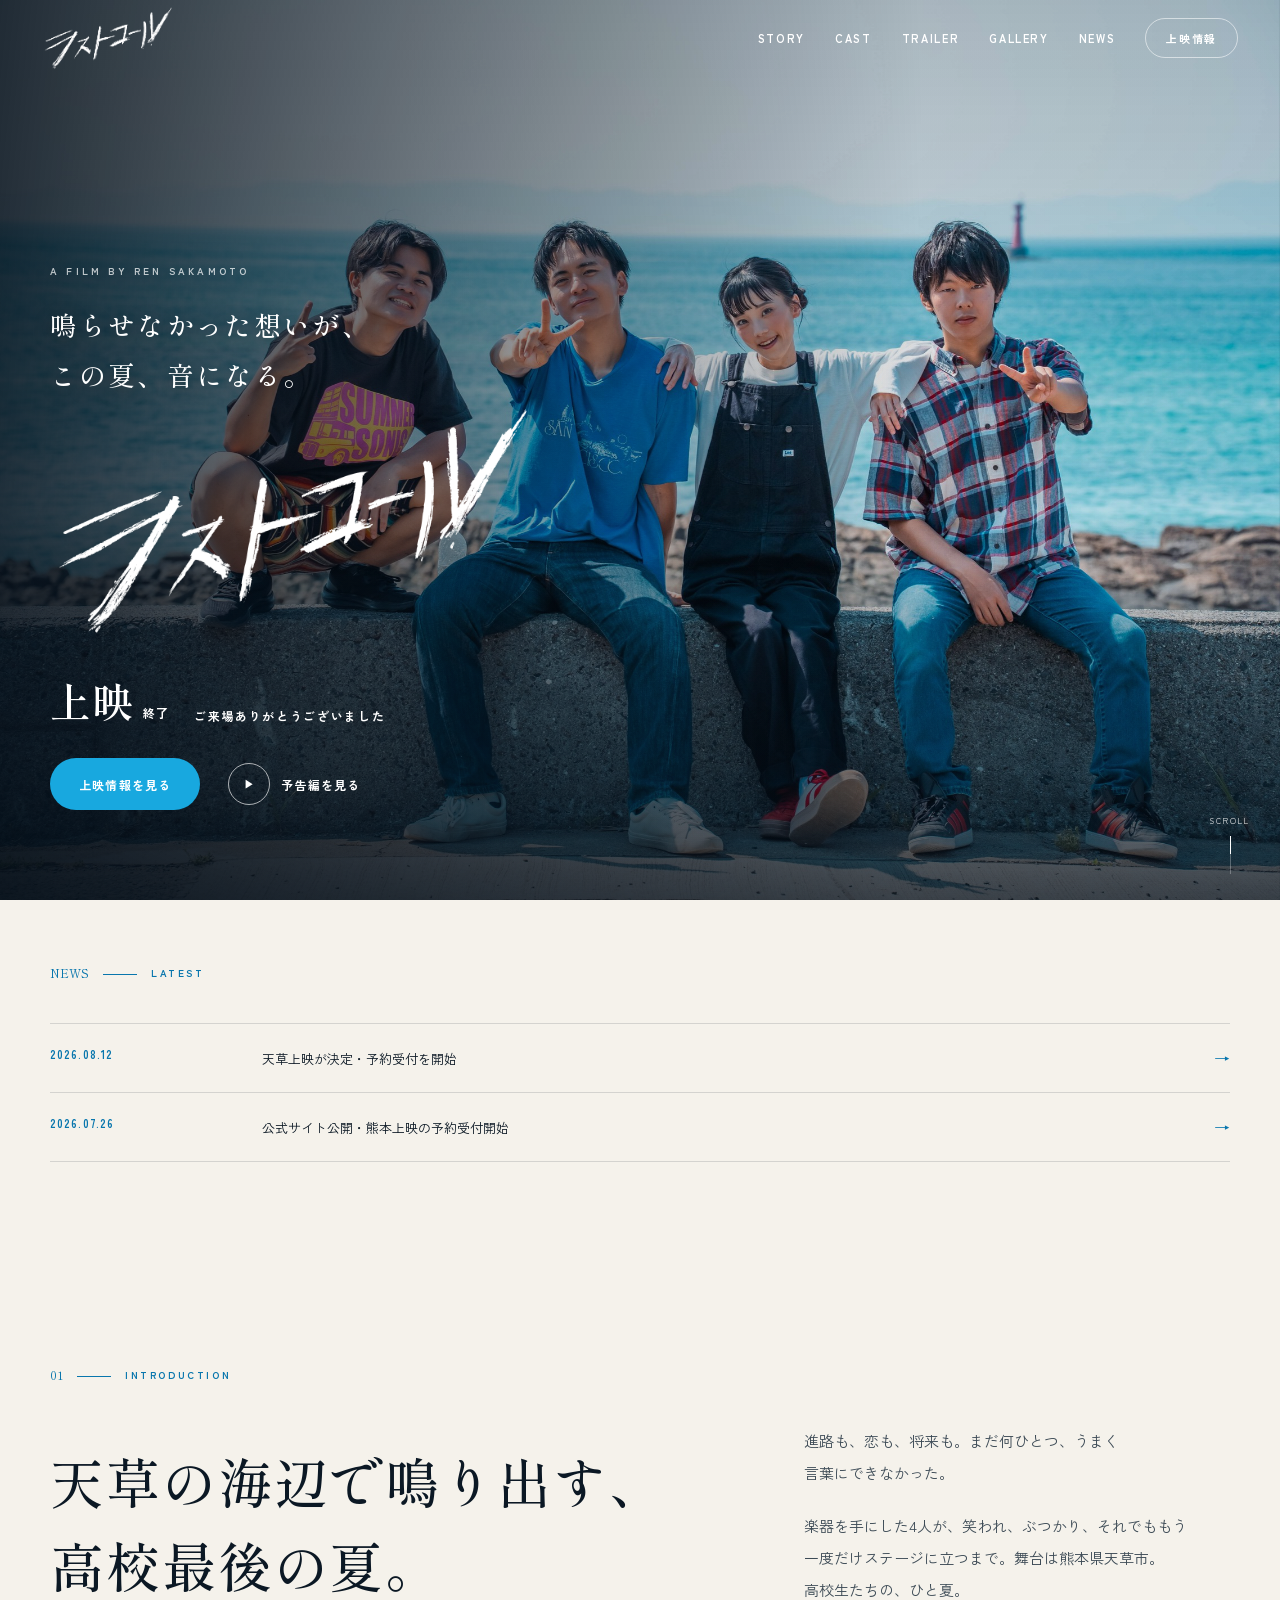
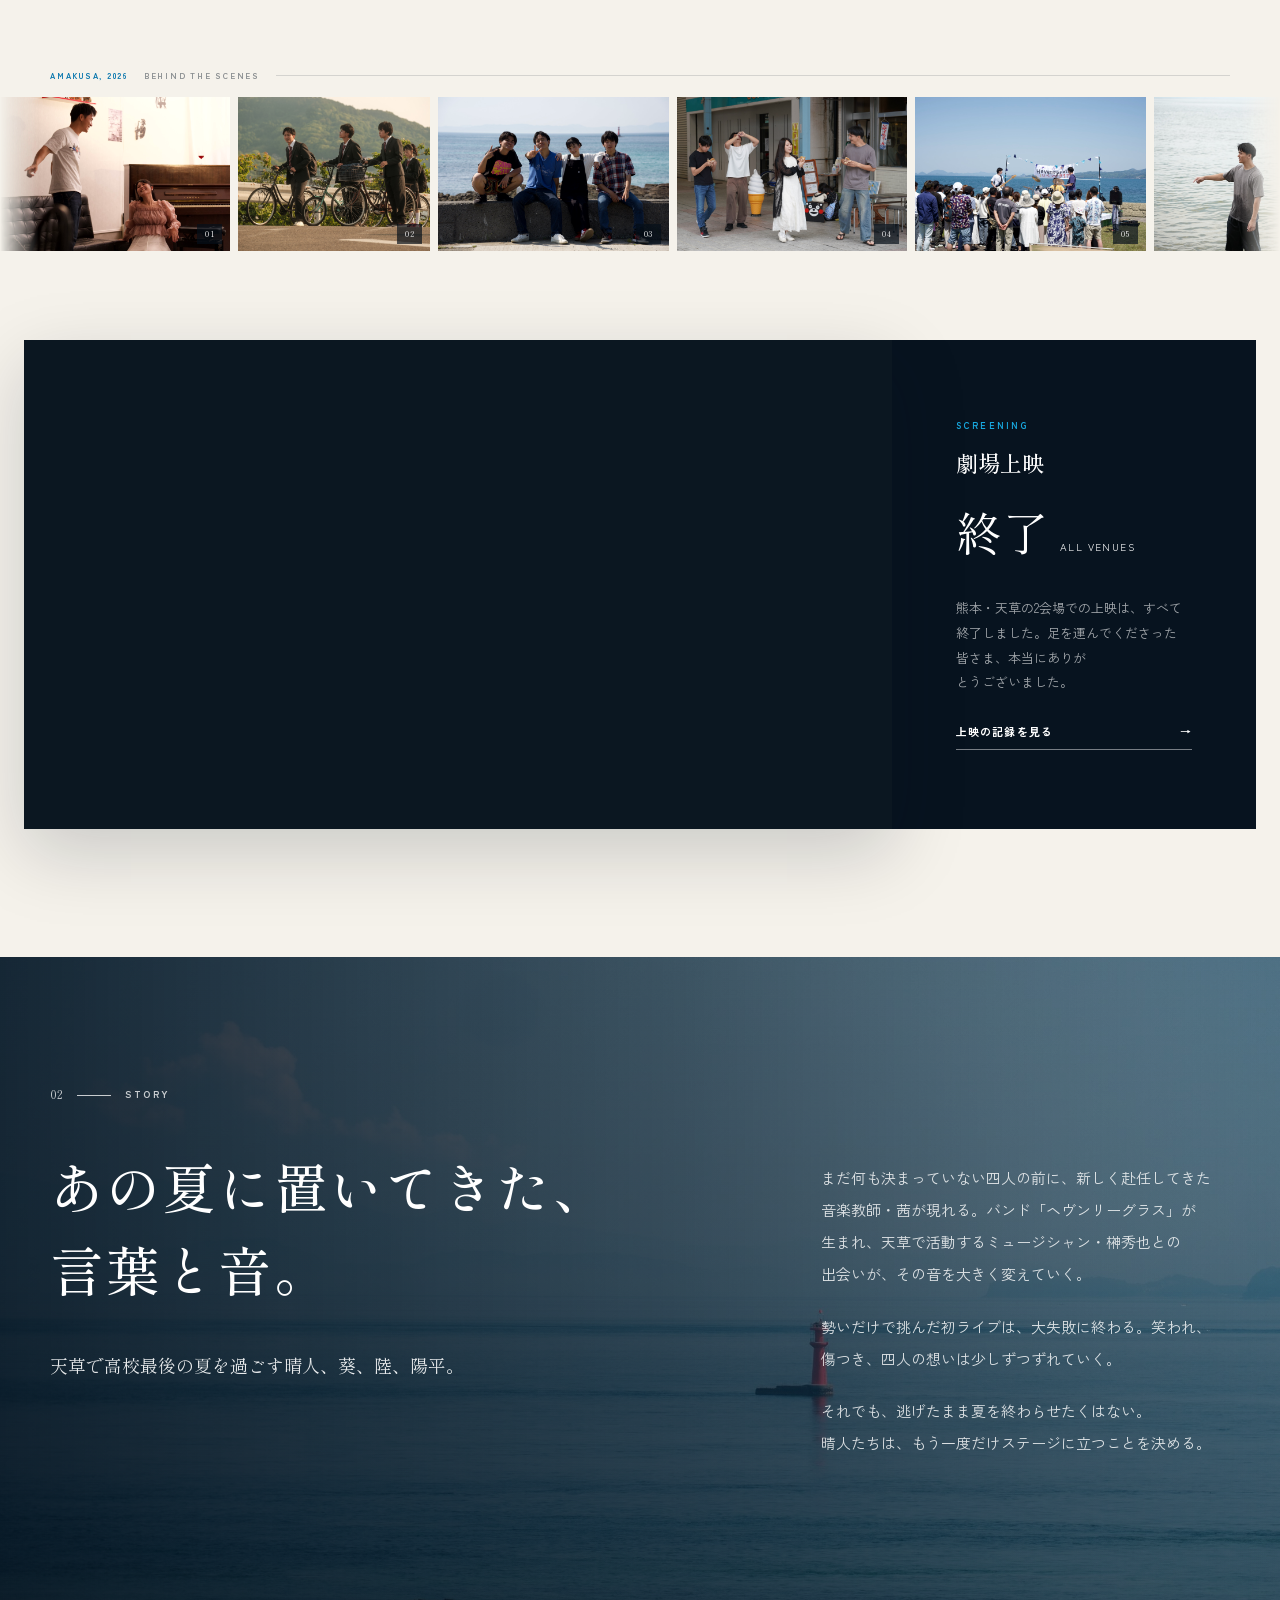
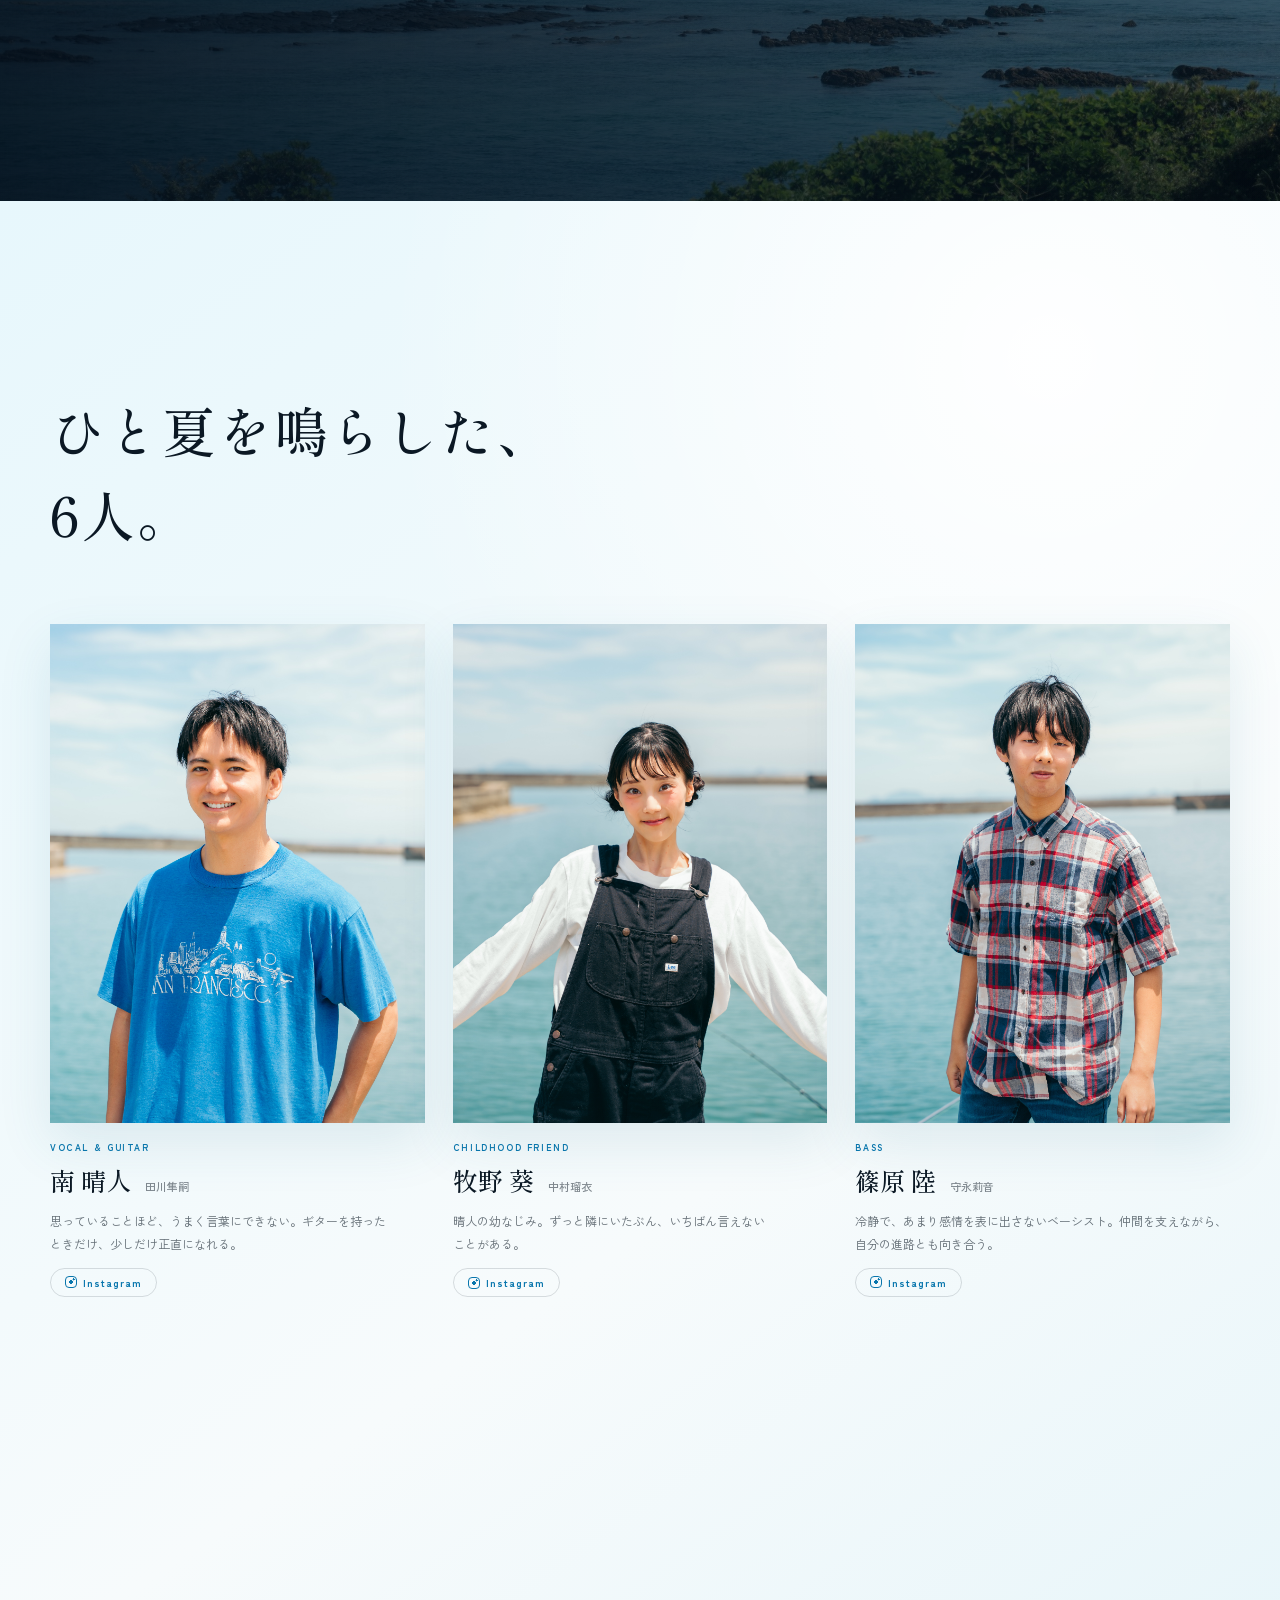
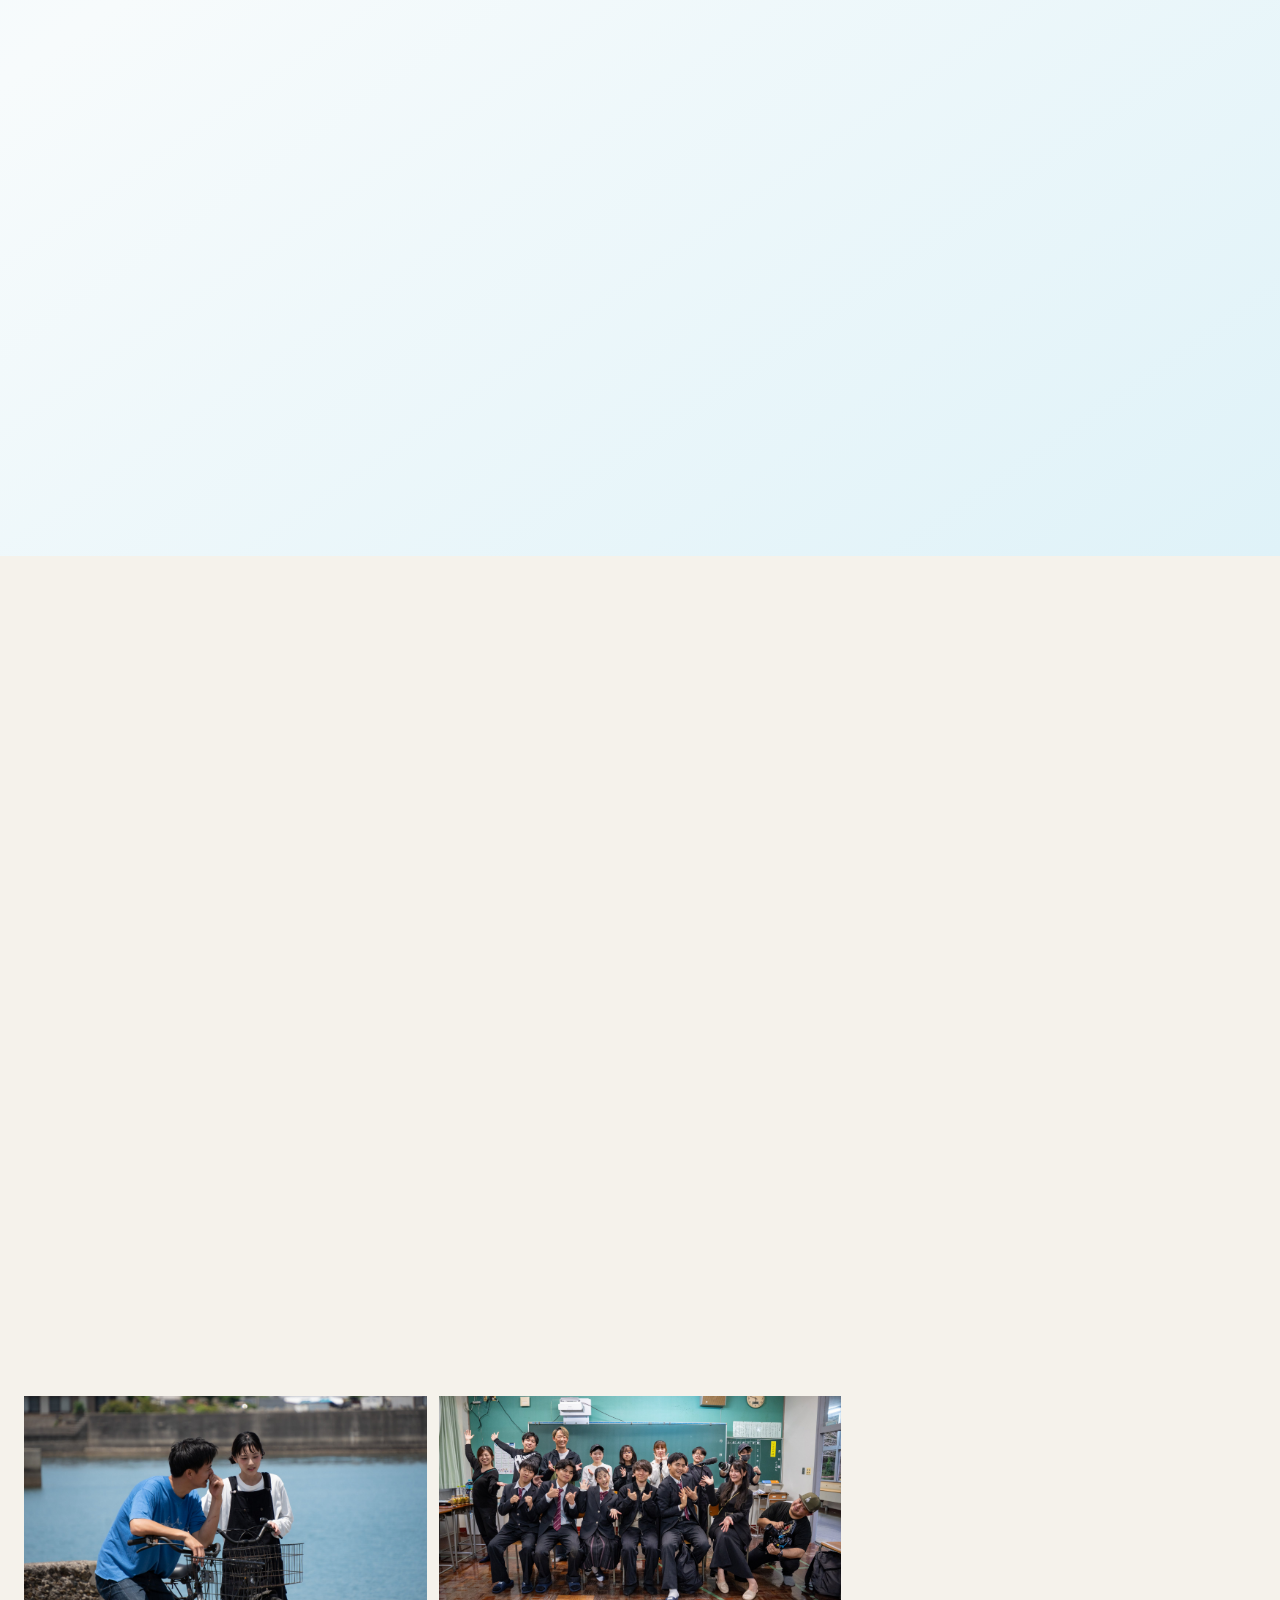
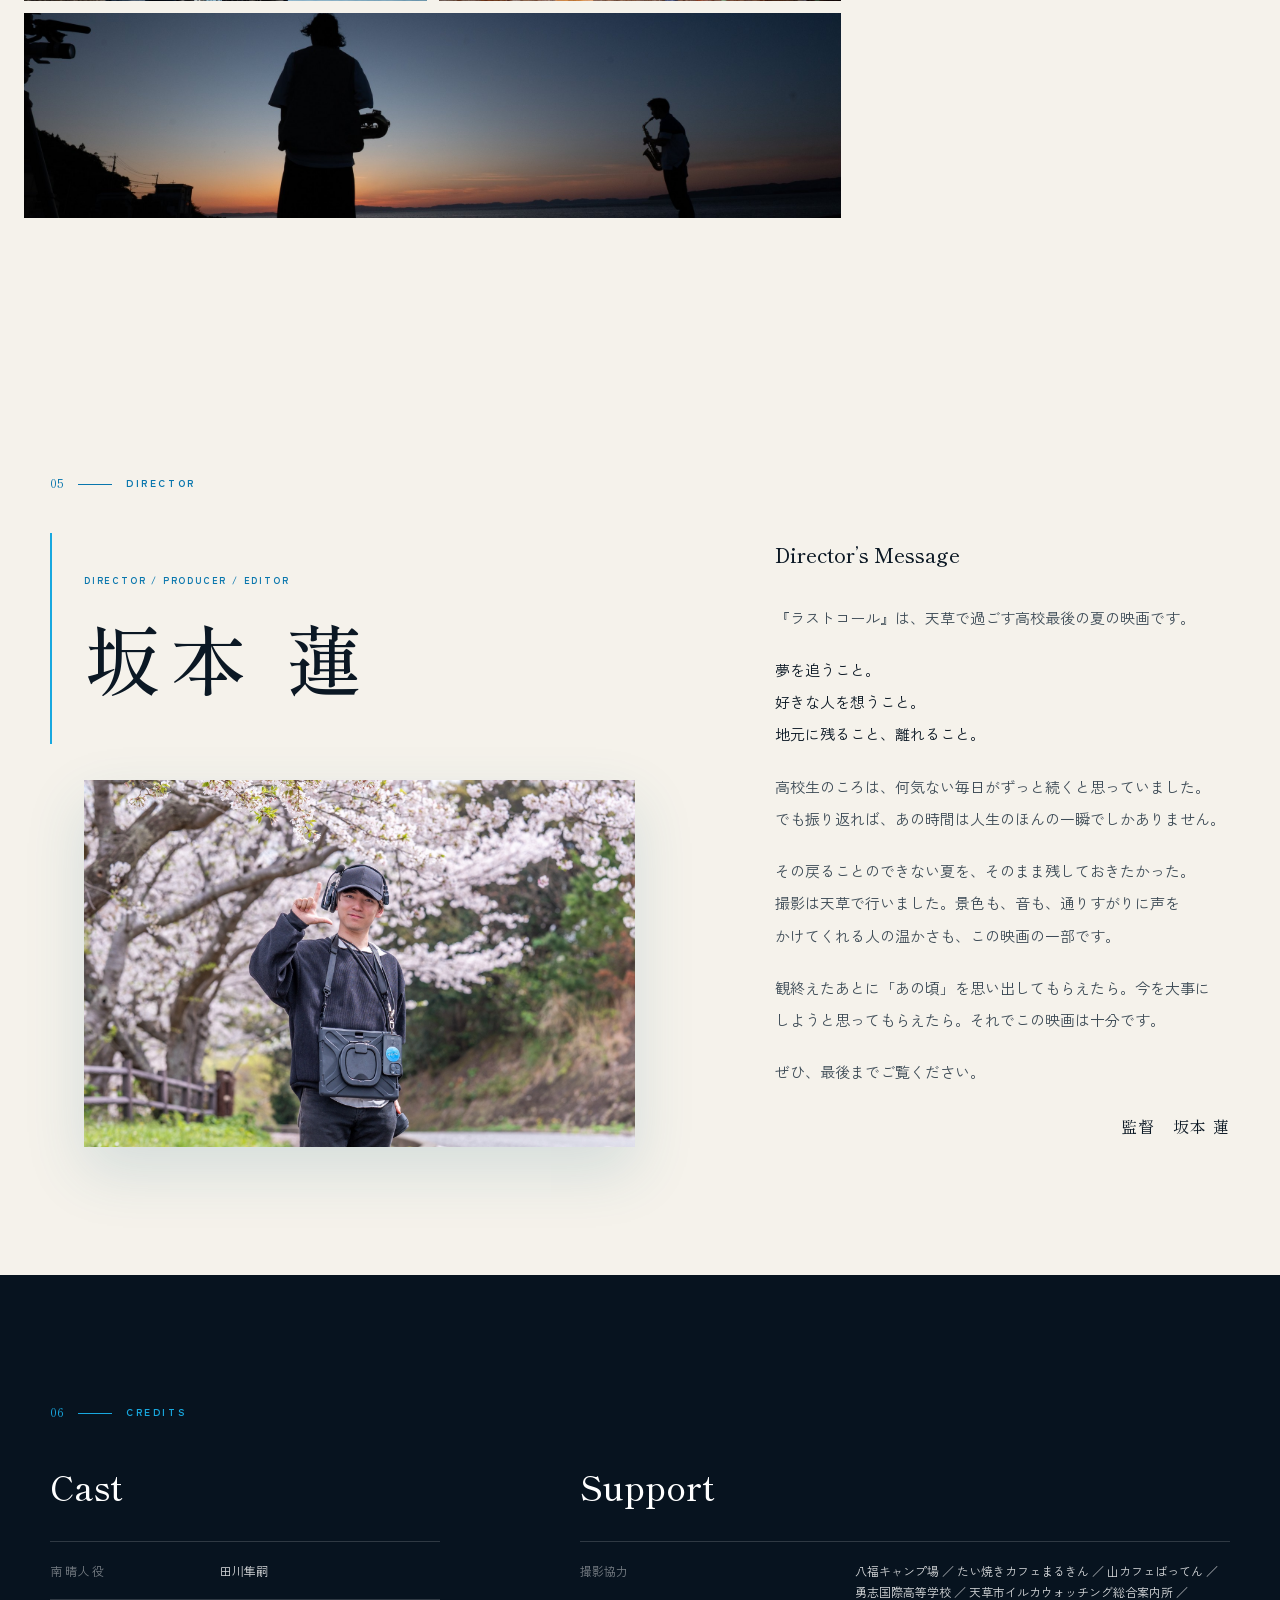
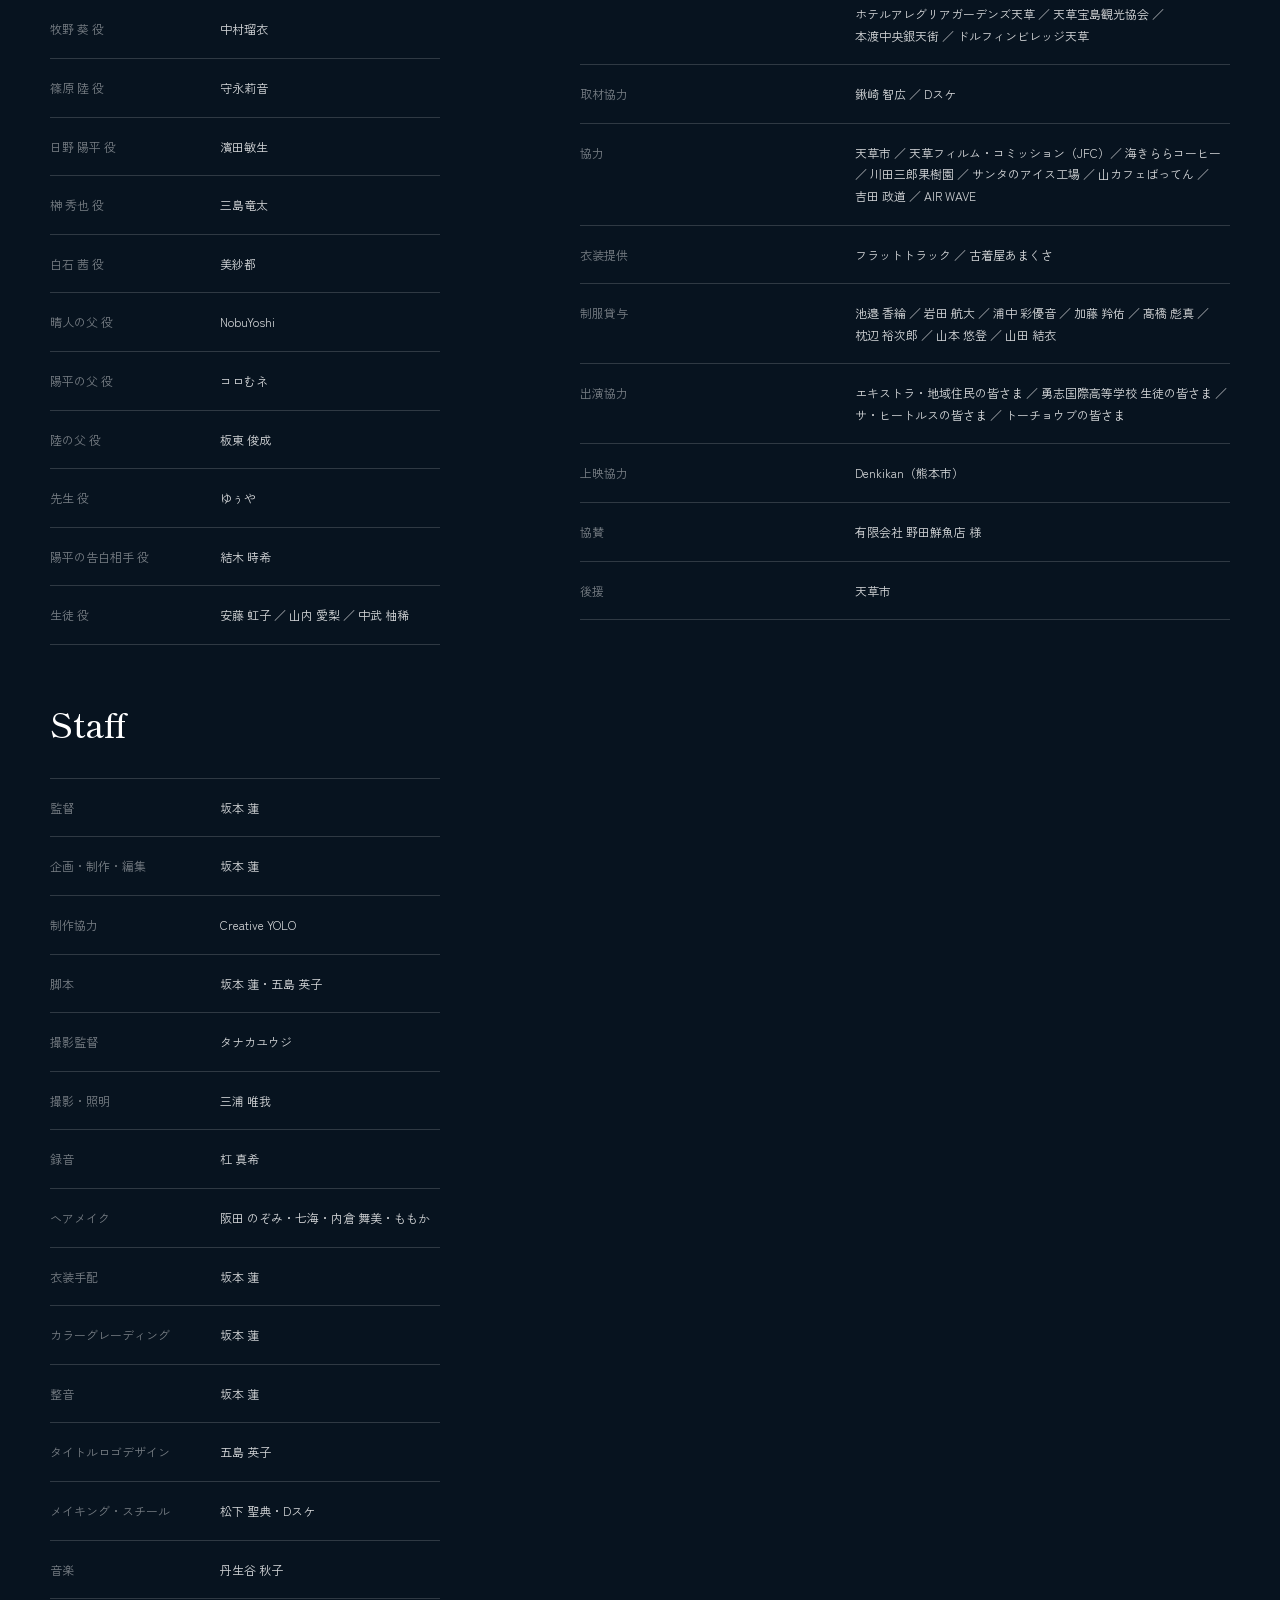
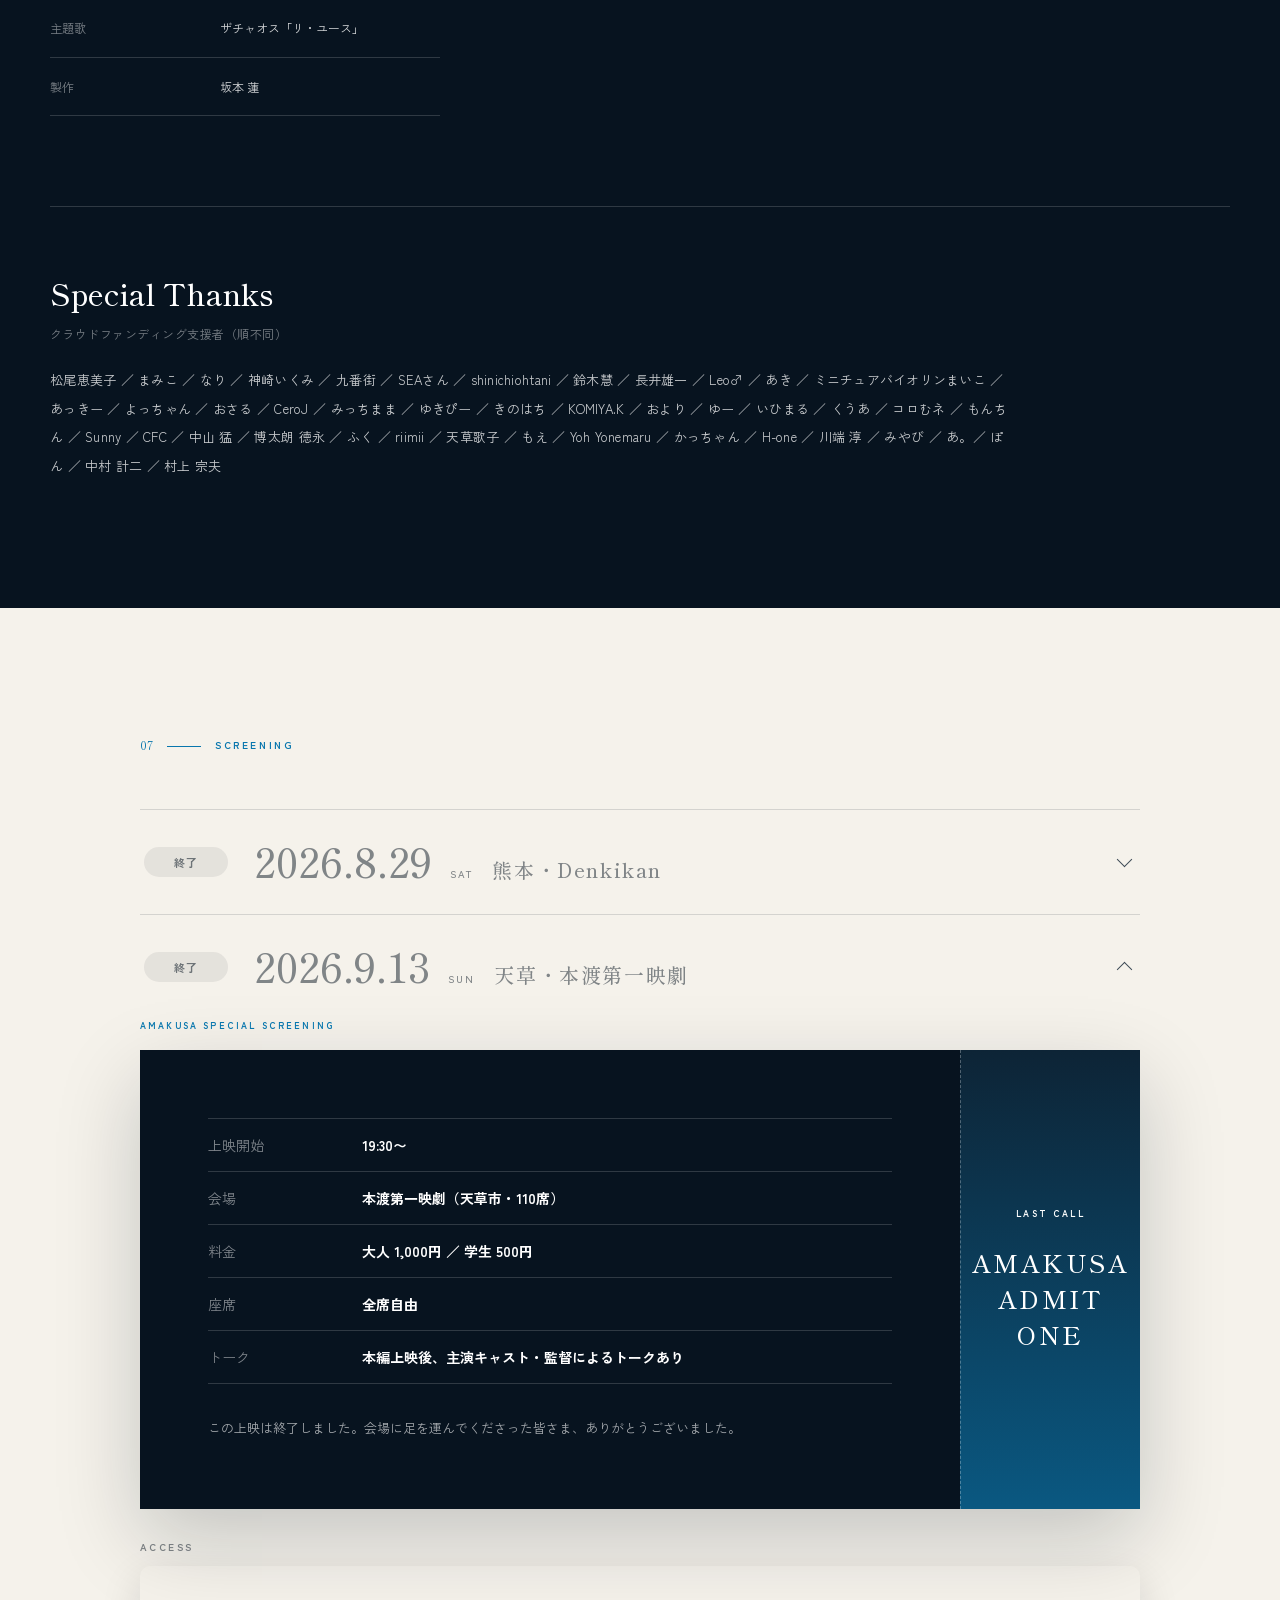
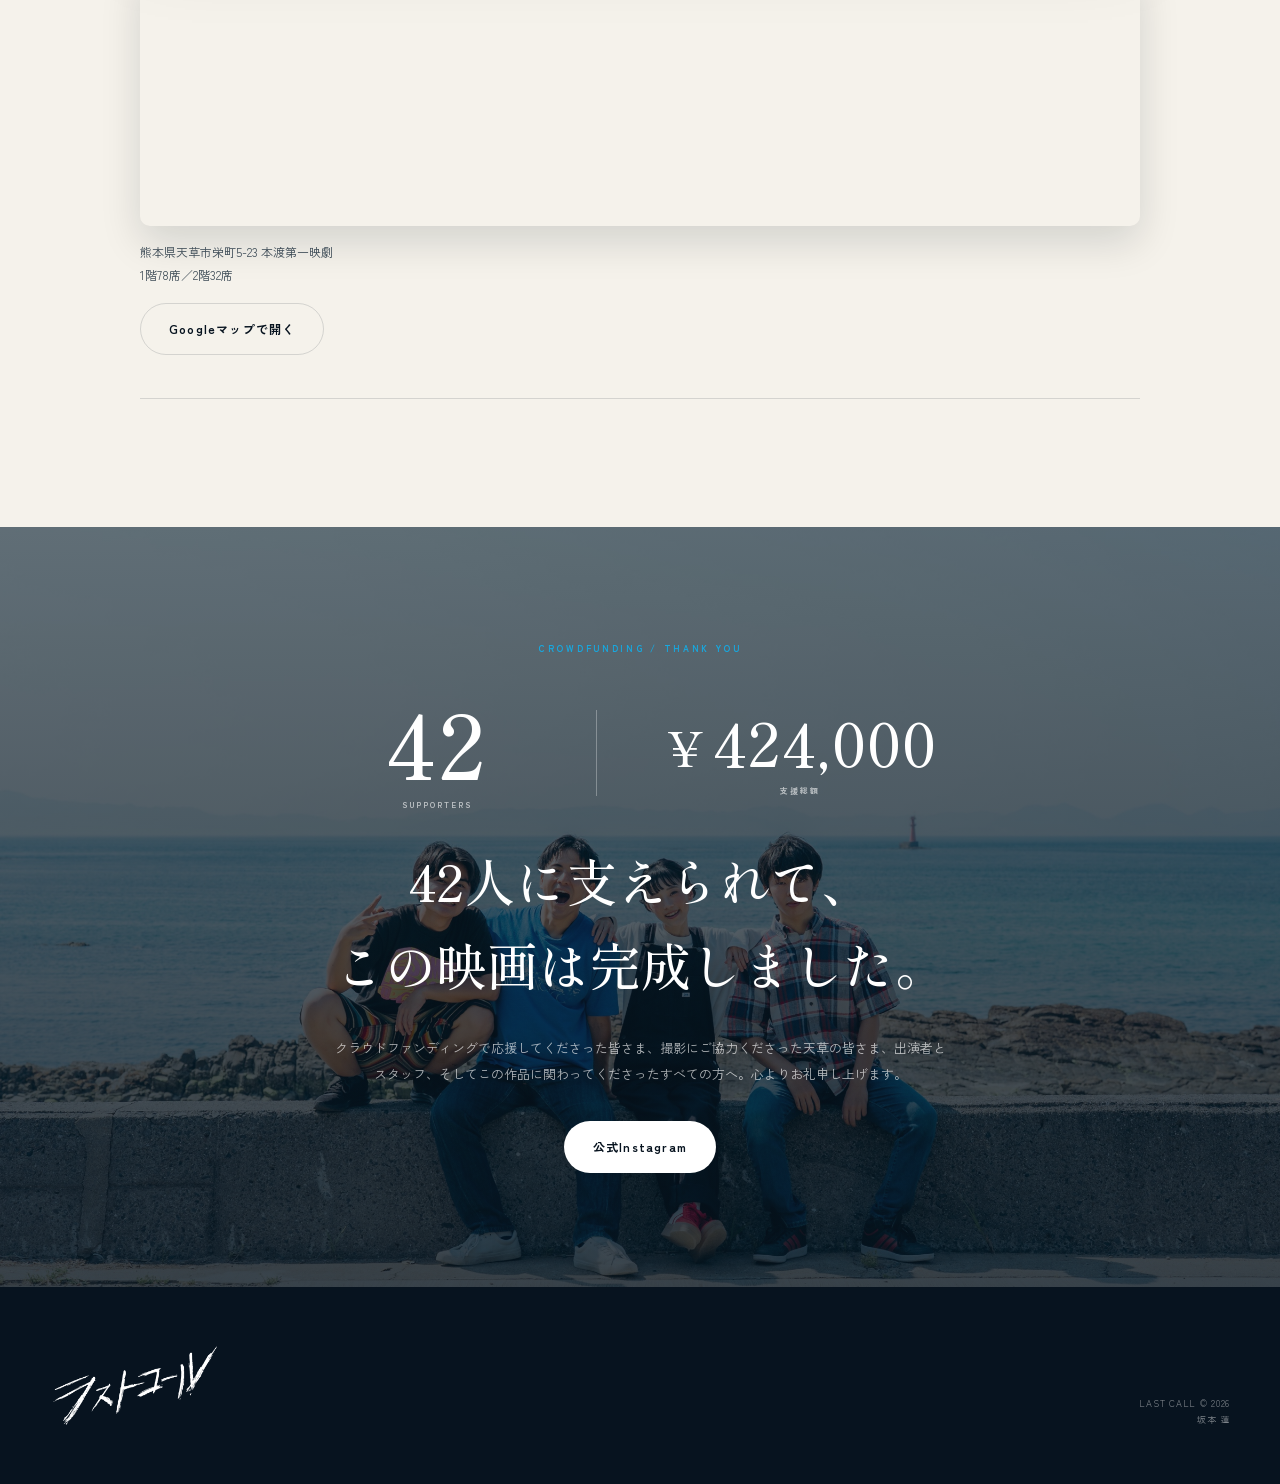
==== commit f394757f: "content: 天草上映終了後の文言を更新 9月13日の天草上映が終了したにもかかわらず、トップのヒーロー表示・予告編セクション・上映情報の天草枠が「予約受付中」のまま残っていたため修正。あわせて公" ====
--- a/index.html
+++ b/index.html
@@ -6,7 +6,7 @@
     <meta name="theme-color" content="#07131f" />
     <meta
       name="description"
-      content="映画『ラストコール』公式サイト。2026年9月13日 天草・本渡第一映劇にて上映。予約受付中。"
+      content="映画『ラストコール』公式サイト。熊本・天草での劇場上映は終了しました。ご来場ありがとうございました。"
     />
     <meta name="google-site-verification" content="7he0VVTEDO85Pbl_M7TtZ8FH4aKwiqdkvu4j-QHQOwU" />
     <title>映画『ラストコール』公式サイト</title>
@@ -19,7 +19,7 @@
     <meta property="og:title" content="映画『ラストコール』公式サイト" />
     <meta
       property="og:description"
-      content="鳴らせなかった想いが、この夏、音になる。9月13日、天草・本渡第一映劇にて上映。"
+      content="鳴らせなかった想いが、この夏、音になる。熊本・天草での劇場上映は終了しました。"
     />
     <meta property="og:url" content="https://last-call-movie.vercel.app/" />
     <meta property="og:image" content="https://last-call-movie.vercel.app/img/ogp.jpg" />
@@ -31,7 +31,7 @@
     <meta name="twitter:title" content="映画『ラストコール』公式サイト" />
     <meta
       name="twitter:description"
-      content="鳴らせなかった想いが、この夏、音になる。9月13日、天草・本渡第一映劇にて上映。"
+      content="鳴らせなかった想いが、この夏、音になる。熊本・天草での劇場上映は終了しました。"
     />
     <meta name="twitter:image" content="https://last-call-movie.vercel.app/img/ogp.jpg" />
     <script type="application/ld+json">
@@ -107,8 +107,8 @@
           </h1>
           <img class="hero-title-logo" src="/img/last-call-logo.png" alt="ラストコール" />
           <div class="hero-release">
-            <p><strong>2026.9.13</strong><span>SUN</span></p>
-            <p>天草・本渡第一映劇</p>
+            <p><strong>上映</strong><span>終了</span></p>
+            <p>ご来場ありがとうございました</p>
           </div>
           <div class="hero-actions">
             <a class="button button-primary" href="#screening">上映情報を見る</a>
@@ -172,17 +172,11 @@
           ></iframe>
         </div>
         <div class="screening-summary reveal">
-          <p class="summary-kicker">AMAKUSA SPECIAL SCREENING</p>
-          <h2>天草上映</h2>
-          <p class="summary-date">2026.9.13 <small>SUN</small></p>
-          <dl>
-            <div><dt>会場</dt><dd>本渡第一映劇（天草市・110席）</dd></div>
-            <div><dt>上映開始</dt><dd>19:30〜</dd></div>
-            <div><dt>料金</dt><dd>大人 1,000円 ／ 学生 500円</dd></div>
-            <div><dt>座席</dt><dd>全席自由</dd></div>
-            <div><dt>トーク</dt><dd>本編上映後にあり</dd></div>
-          </dl>
-          <a class="arrow-link" href="#screening">詳しい上映情報 <span>→</span></a>
+          <p class="summary-kicker">SCREENING</p>
+          <h2>劇場上映</h2>
+          <p class="summary-date">終了 <small>ALL VENUES</small></p>
+          <p class="ticket-ended">熊本・天草の2会場での上映は、すべて終了しました。足を運んでくださった皆さま、本当にありがとうございました。</p>
+          <a class="arrow-link" href="#screening">上映の記録を見る <span>→</span></a>
         </div>
       </section>
 
@@ -354,7 +348,7 @@
 
           <details class="screening-item" open>
             <summary>
-              <span class="si-status si-status-open">予約受付中</span>
+              <span class="si-status si-status-ended">終了</span>
               <h3 class="si-main">
                 <span class="si-date">2026.9.13 <small>SUN</small></span>
                 <span class="si-venue">天草・本渡第一映劇</span>
@@ -372,10 +366,7 @@
                     <div><dt>座席</dt><dd>全席自由</dd></div>
                     <div><dt>トーク</dt><dd>本編上映後、主演キャスト・監督によるトークあり</dd></div>
                   </dl>
-                  <div class="button-row">
-                    <a class="button button-primary" href="https://yolo-tickets.vercel.app/last-call-amakusa-20260913" target="_blank" rel="noopener">天草上映を予約する</a>
-                    <a class="button button-outline" href="https://daiichieigeki.com/about/" target="_blank" rel="noopener">劇場情報を見る</a>
-                  </div>
+                  <p class="ticket-ended">この上映は終了しました。会場に足を運んでくださった皆さま、ありがとうございました。</p>
                 </div>
                 <div class="ticket-stub"><span>LAST CALL</span><b>AMAKUSA<br />ADMIT ONE</b></div>
               </div>
@@ -410,7 +401,7 @@
           </div>
           <h2>42人に支えられて、<br />この映画は完成しました。</h2>
           <p class="closing-copy">クラウドファンディングで応援してくださった皆さま、撮影にご協力くださった天草の皆さま、出演者とスタッフ、そしてこの作品に関わってくださったすべての方へ。心よりお礼申し上げます。</p>
-          <a class="button button-light" href="https://www.instagram.com/" target="_blank" rel="noopener">公式Instagram</a>
+          <a class="button button-light" href="https://www.instagram.com/lastcall.movie/" target="_blank" rel="noopener">公式Instagram</a>
         </div>
       </section>
     </main>
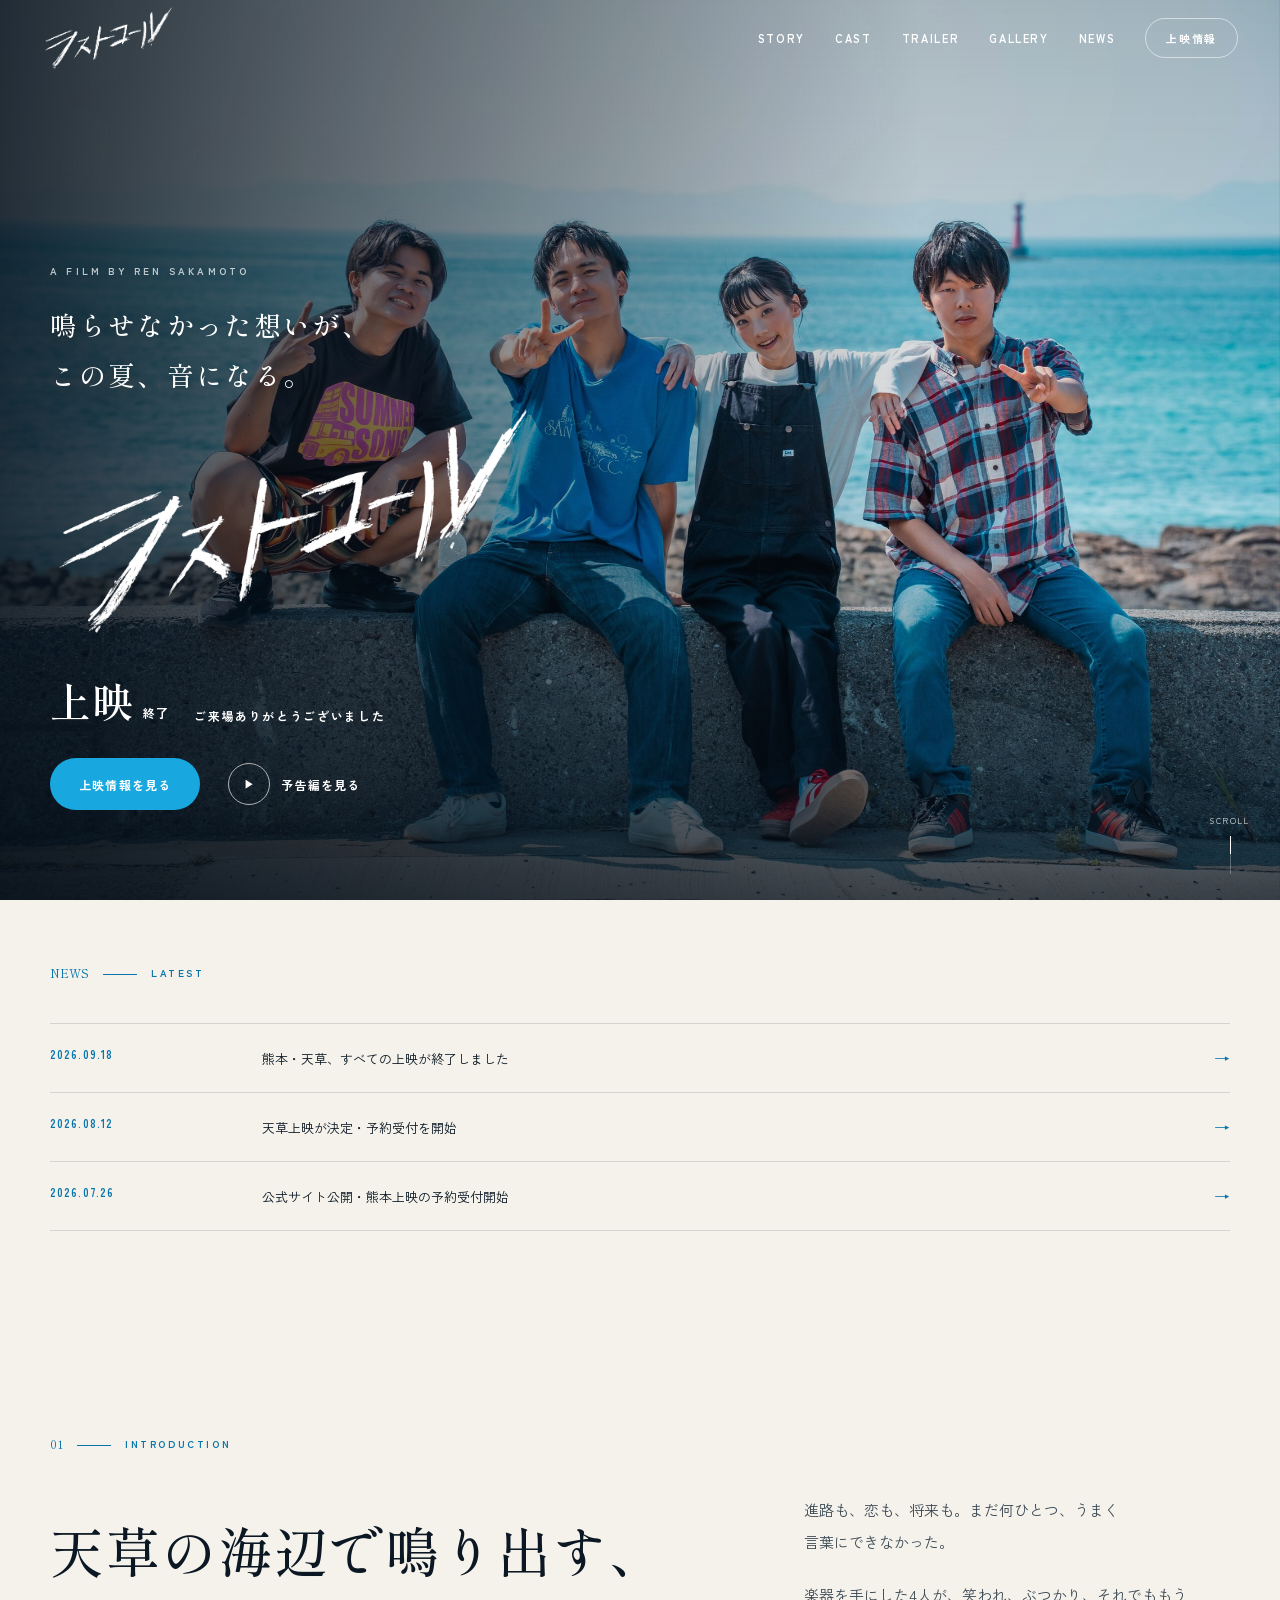
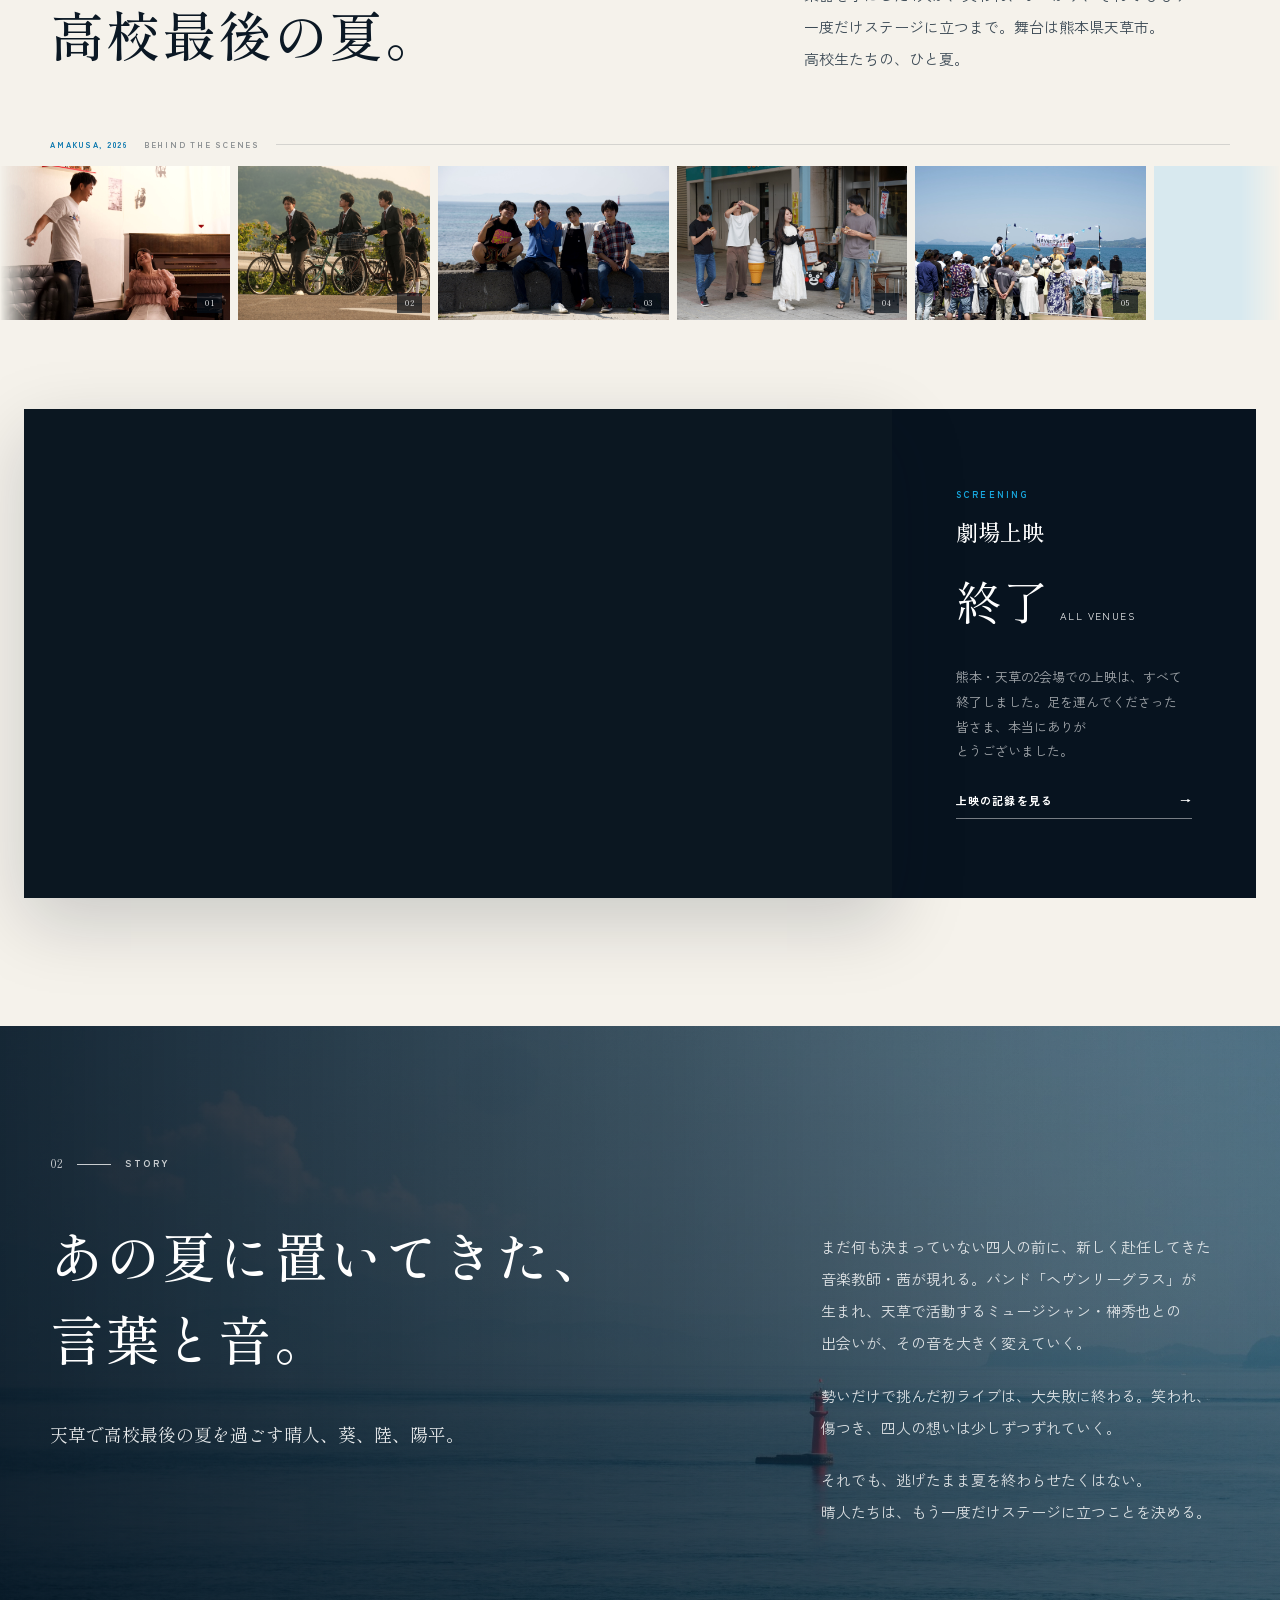
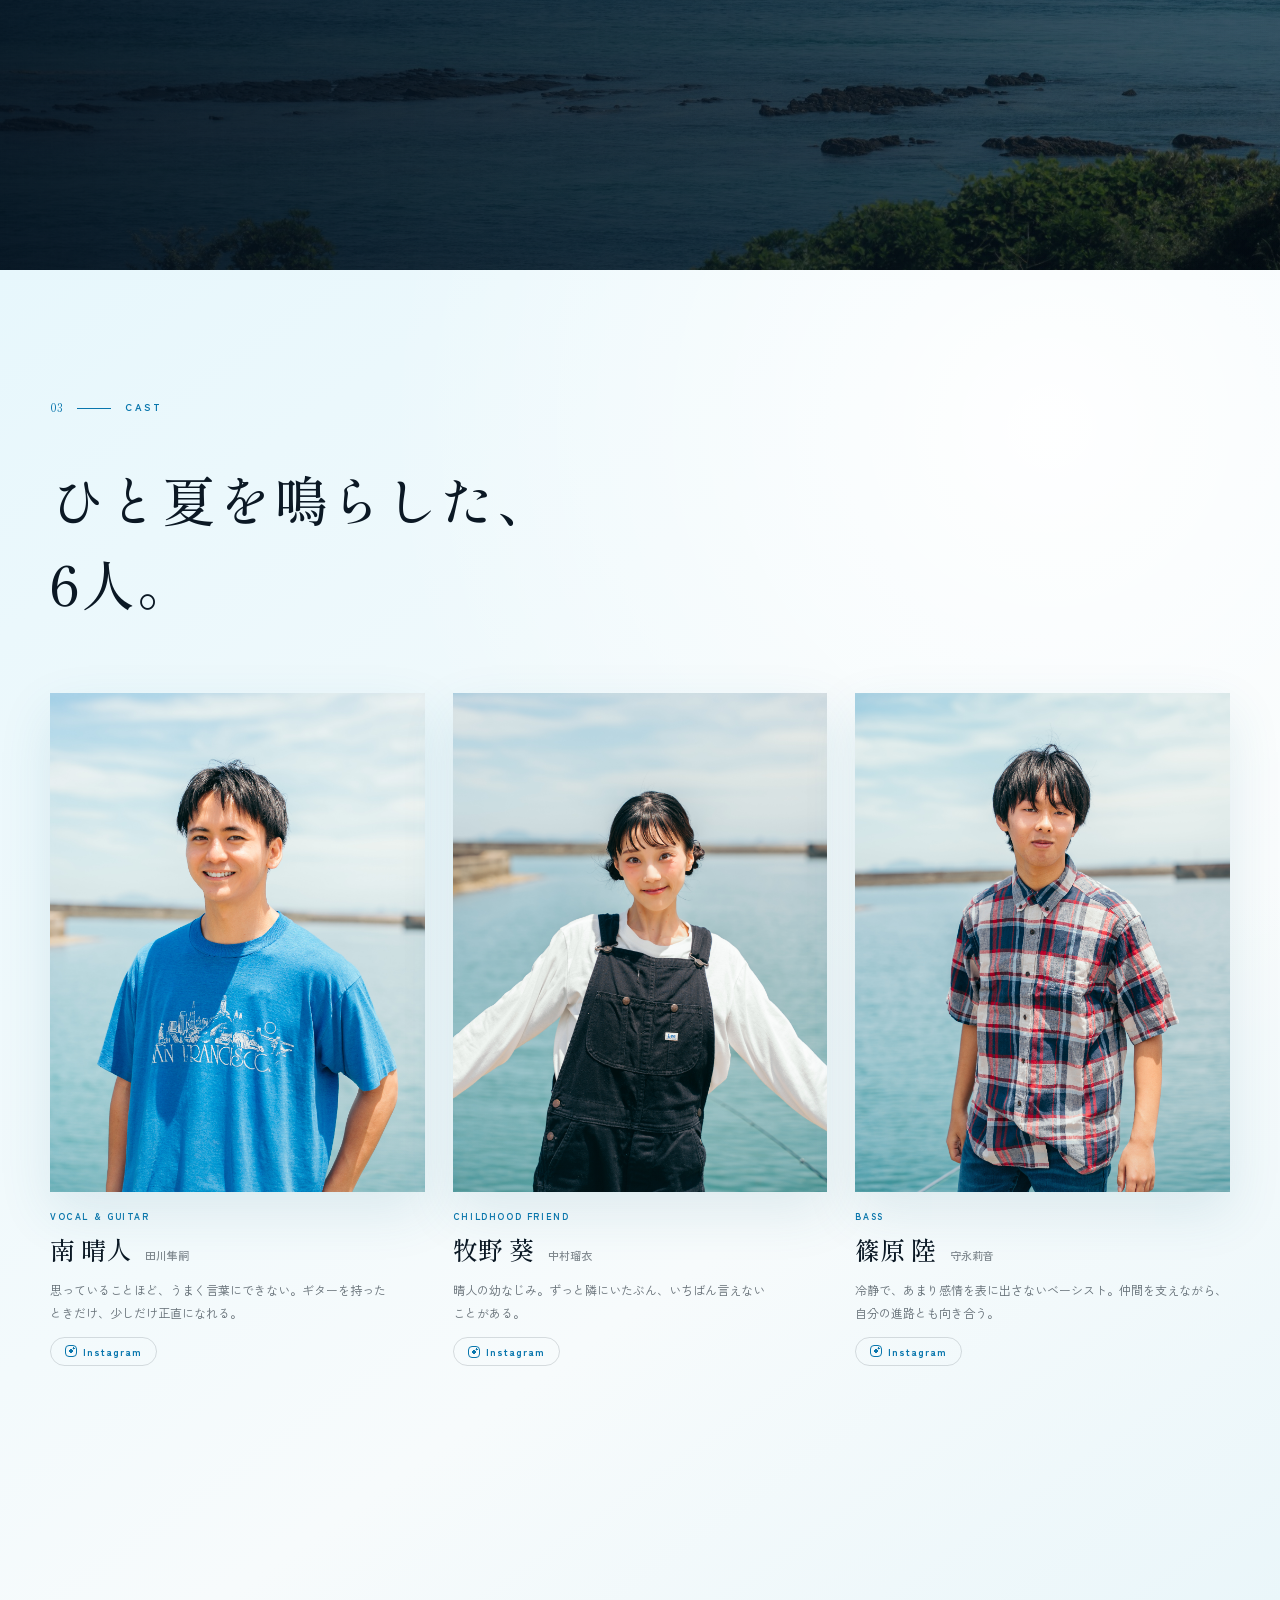
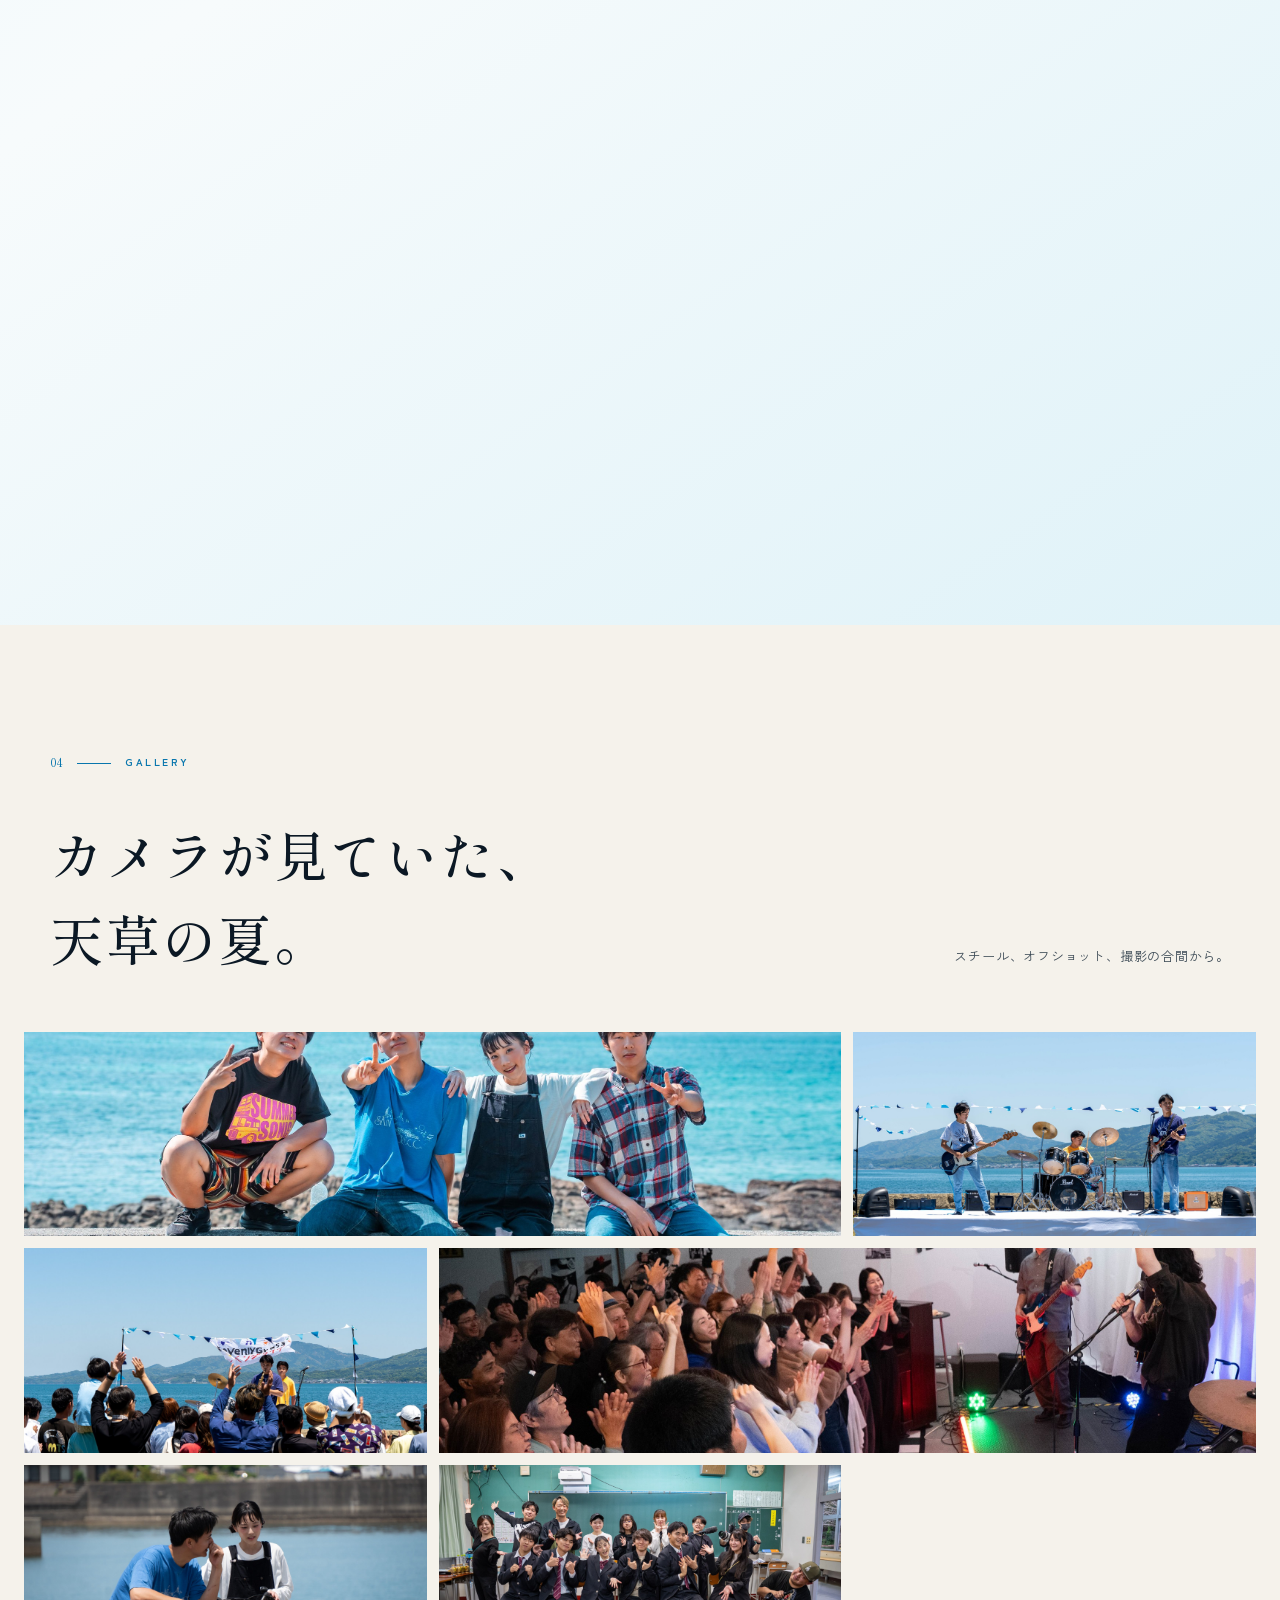
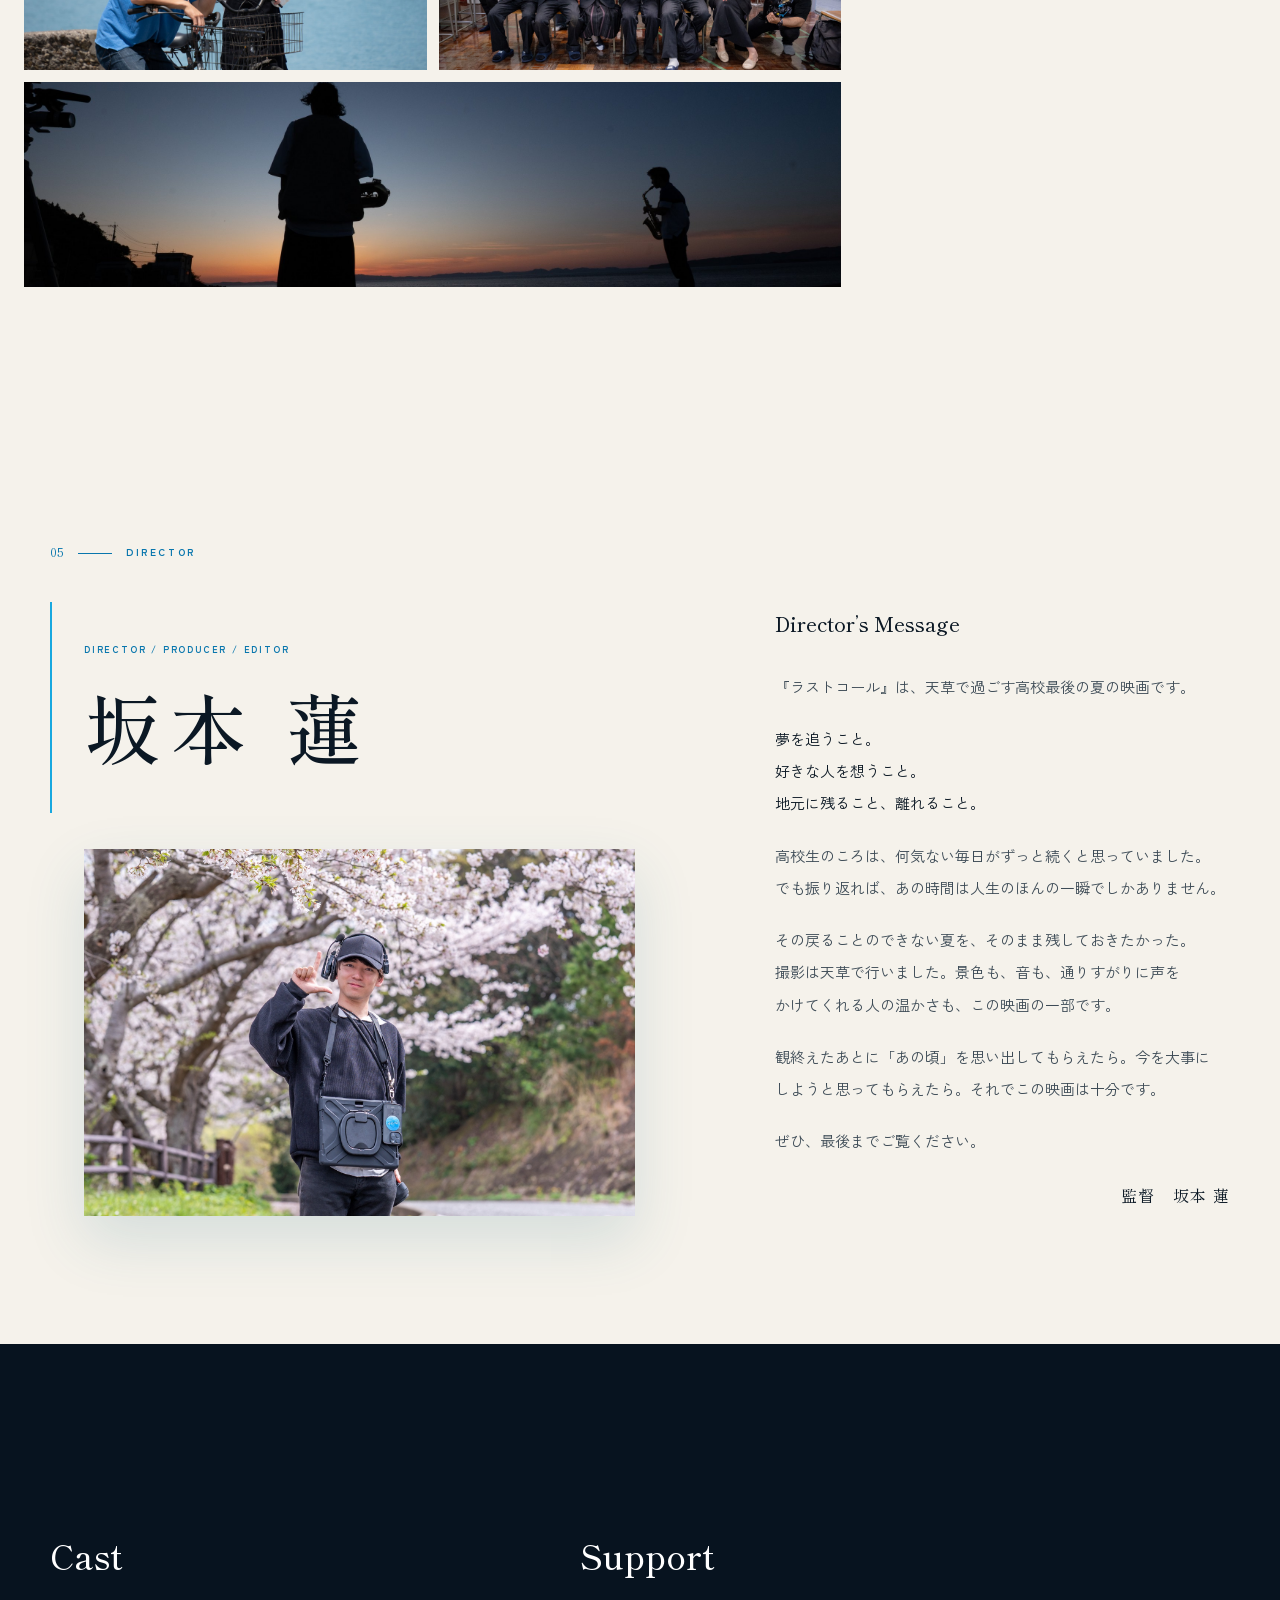
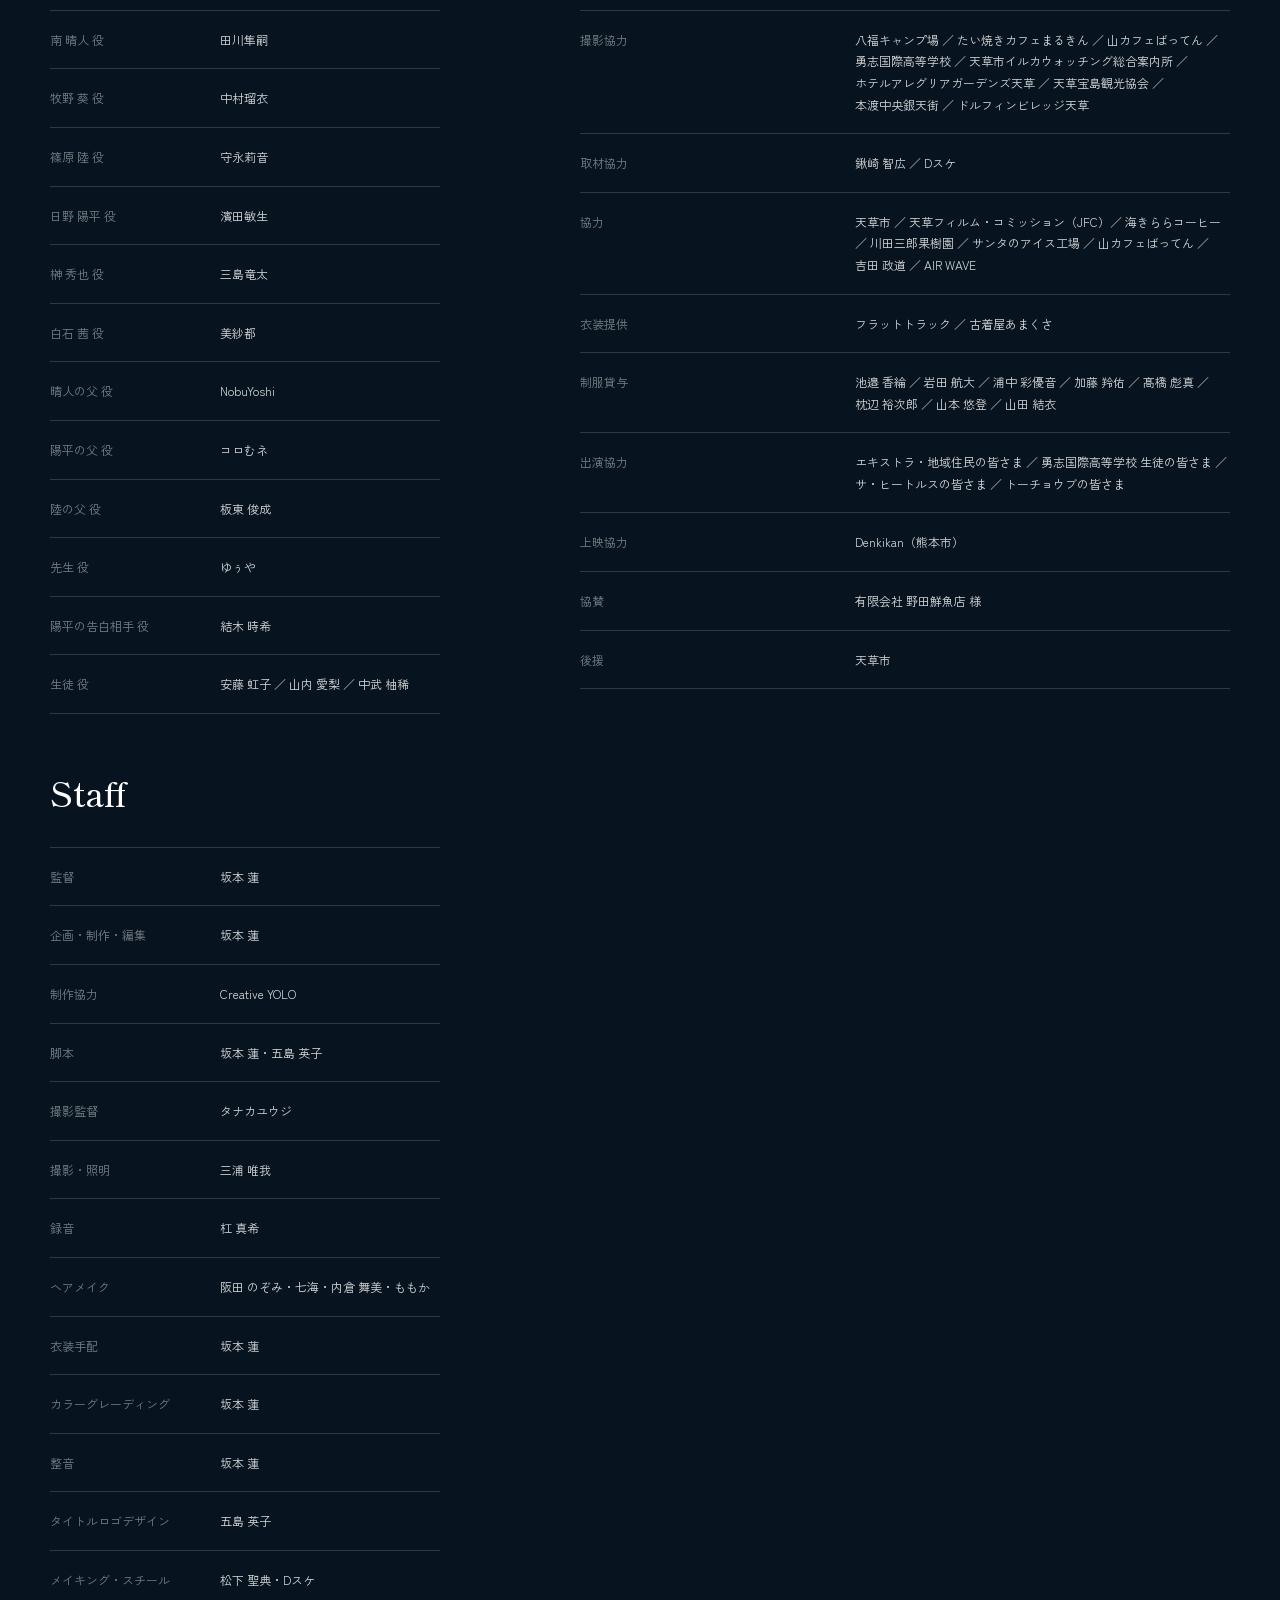
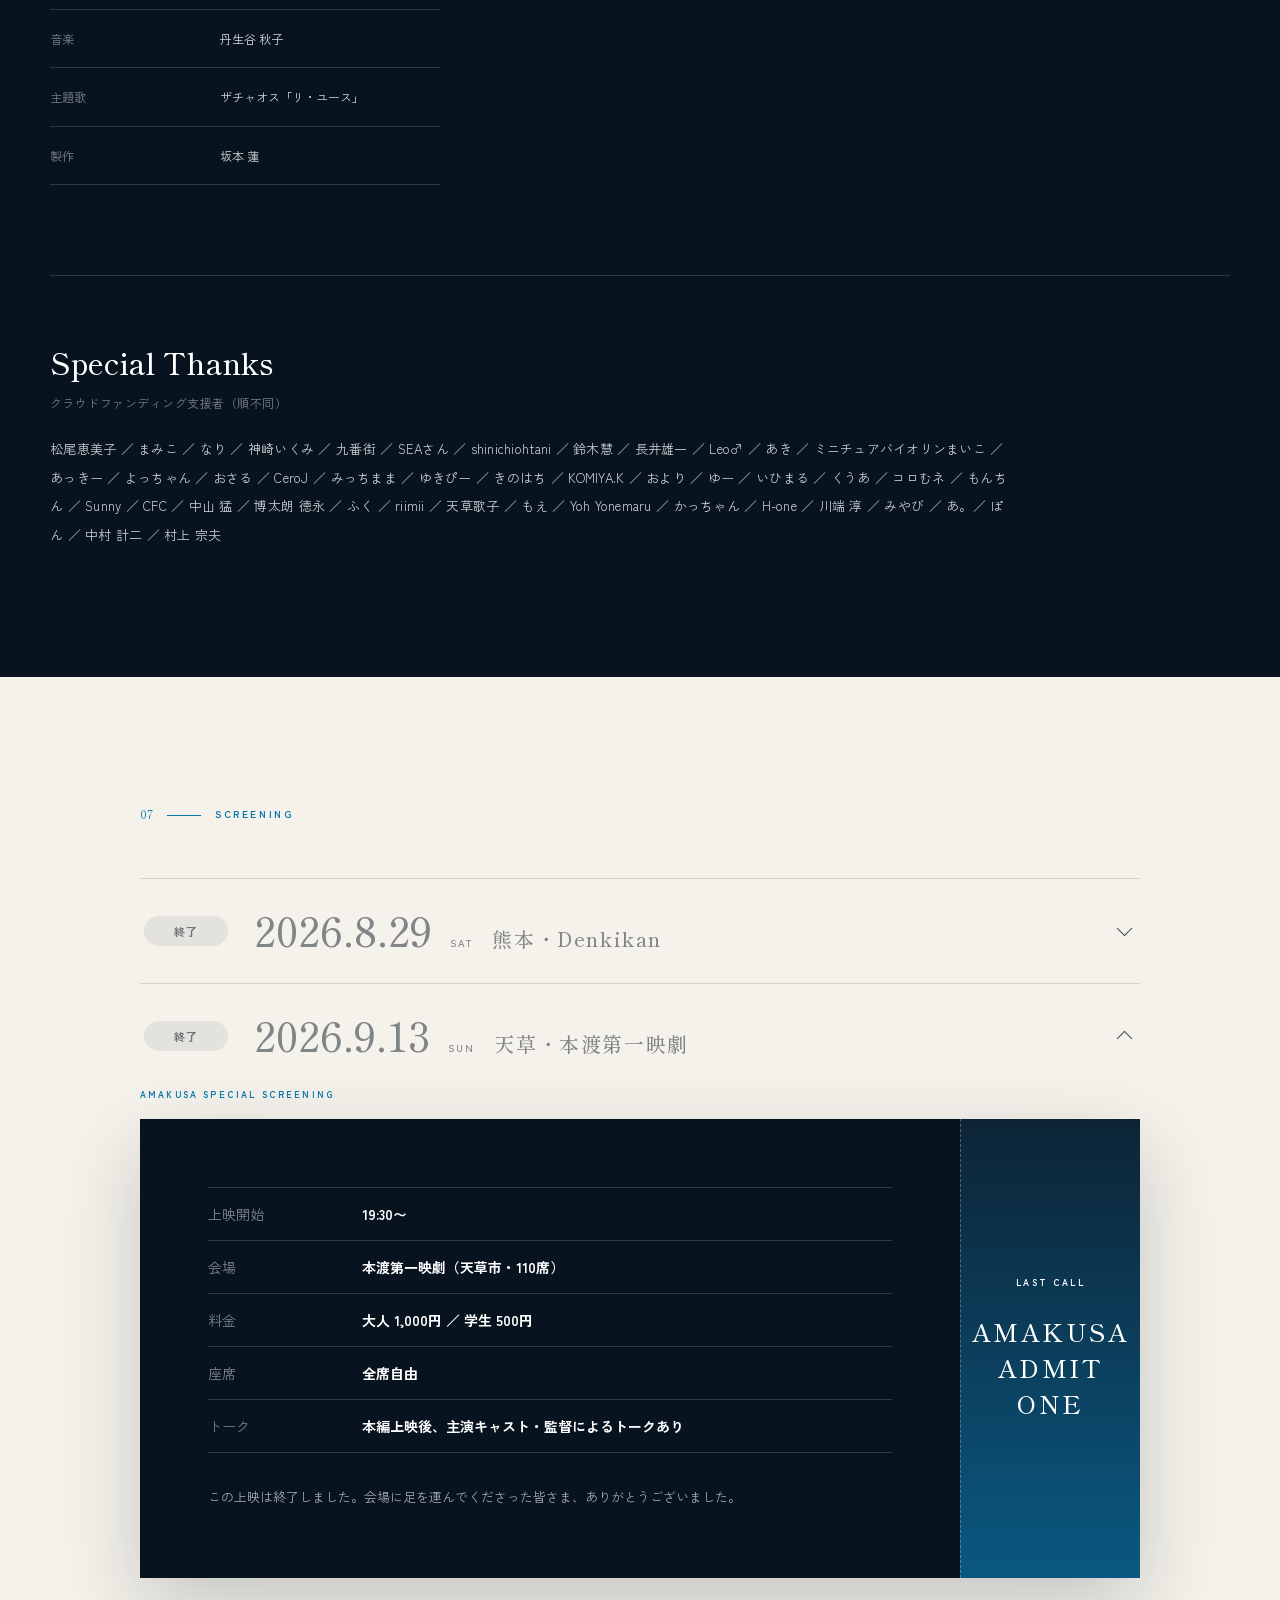
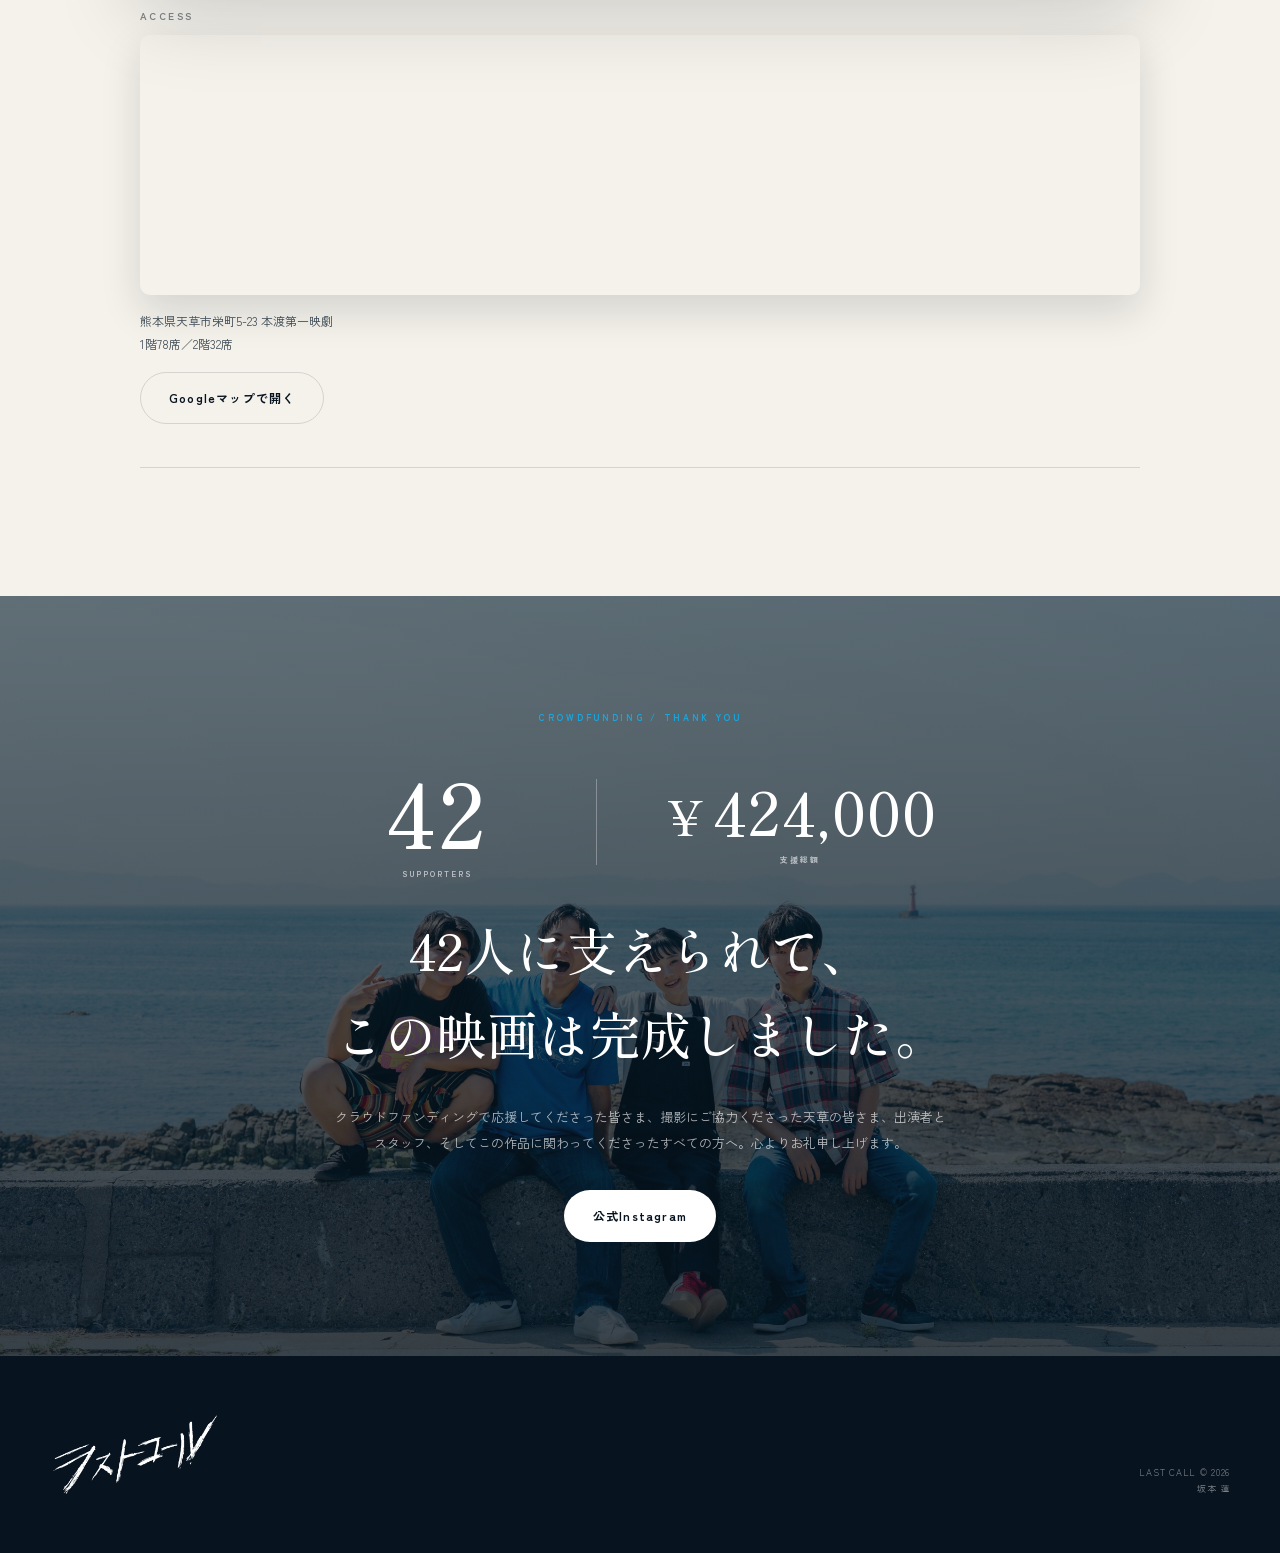
==== commit 69f7d7a4: "content: 全上映終了のお知らせを追加 熊本・天草の全上映が終わったことを伝えるニュース記事を新設し、トップのNEWS一覧に追加。クラウドファンディング支援者・天草の皆さまへのお礼と、今後の連絡" ====
--- a/index.html
+++ b/index.html
@@ -125,6 +125,13 @@
         <div class="section-label reveal"><span>NEWS</span><p>Latest</p></div>
         <div class="news-list reveal">
           <article>
+            <time datetime="2026-09-18">2026.09.18</time>
+            <a href="/news/all-screenings-completed.html">
+              <span class="news-title">熊本・天草、すべての上映が終了しました</span>
+              <span aria-hidden="true">→</span>
+            </a>
+          </article>
+          <article>
             <time datetime="2026-08-12">2026.08.12</time>
             <a href="/news/amakusa-screening.html">
               <span class="news-title">天草上映が決定・予約受付を開始</span>
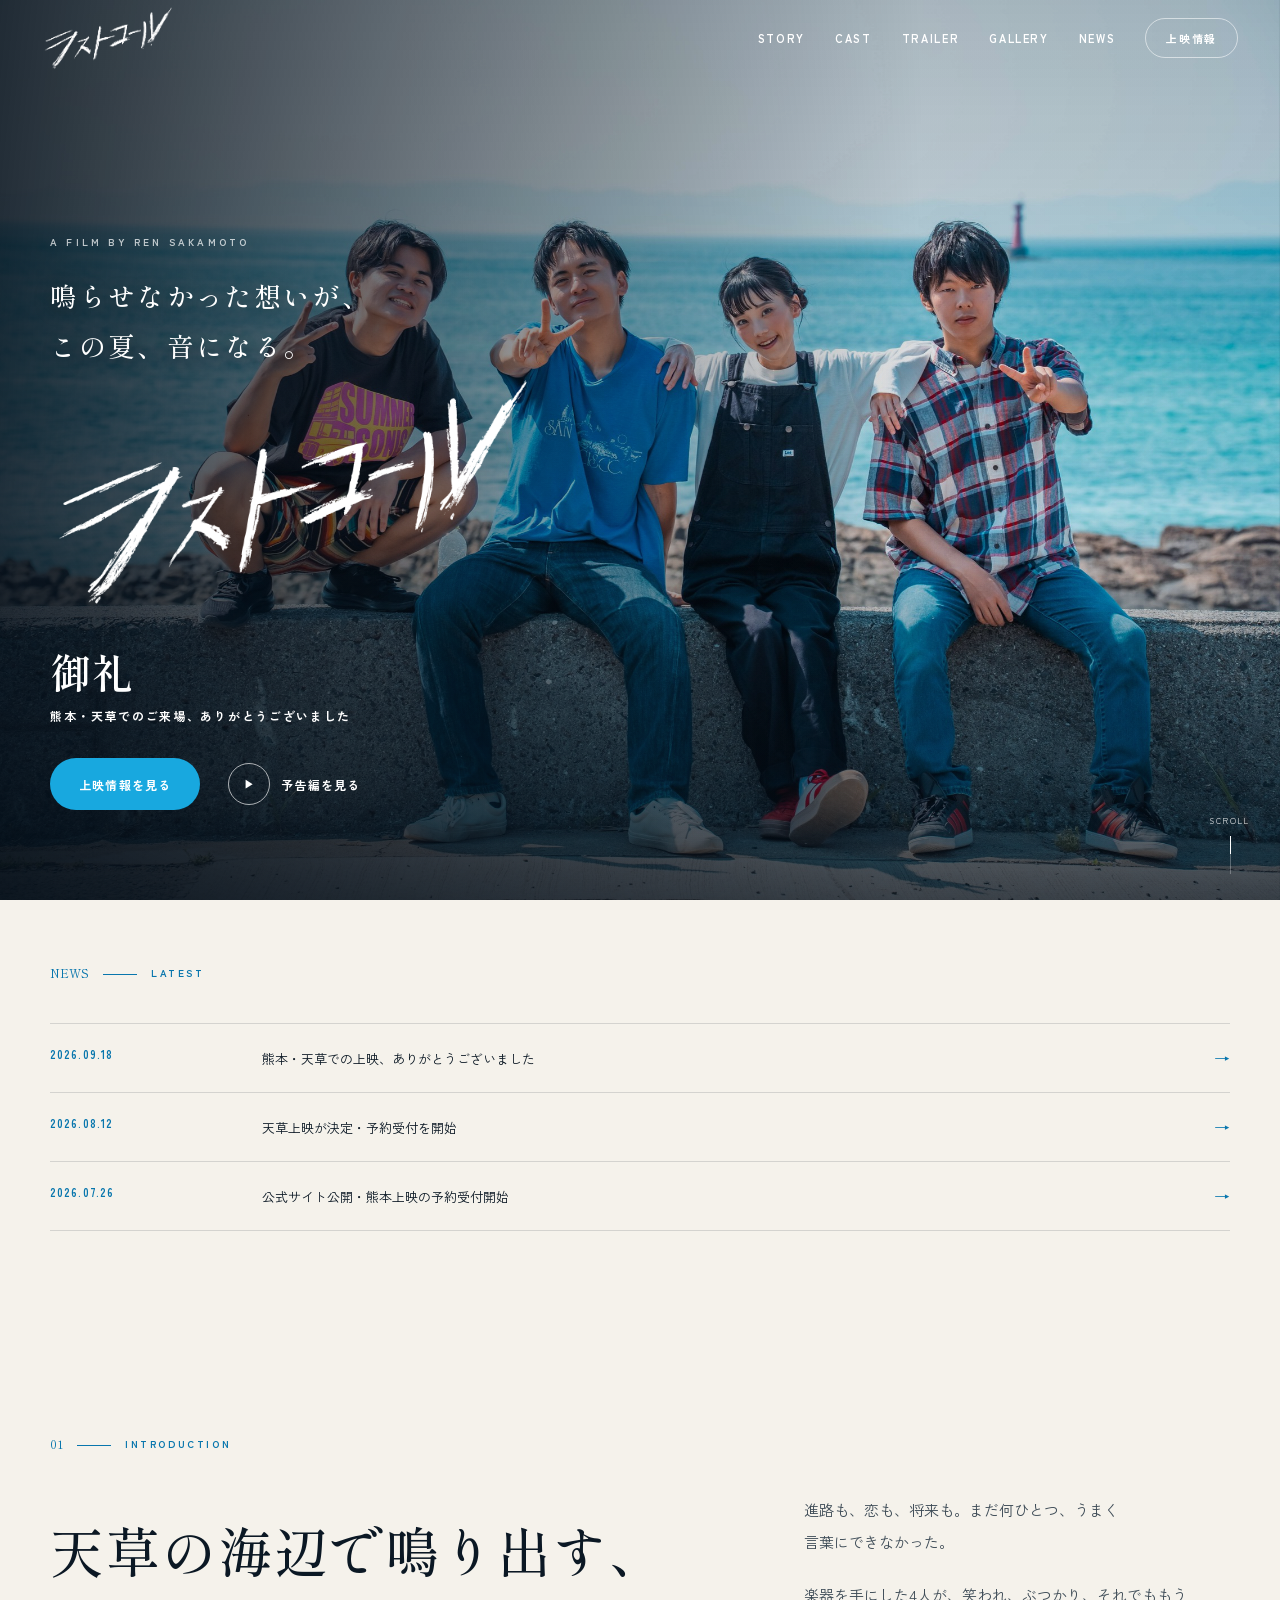
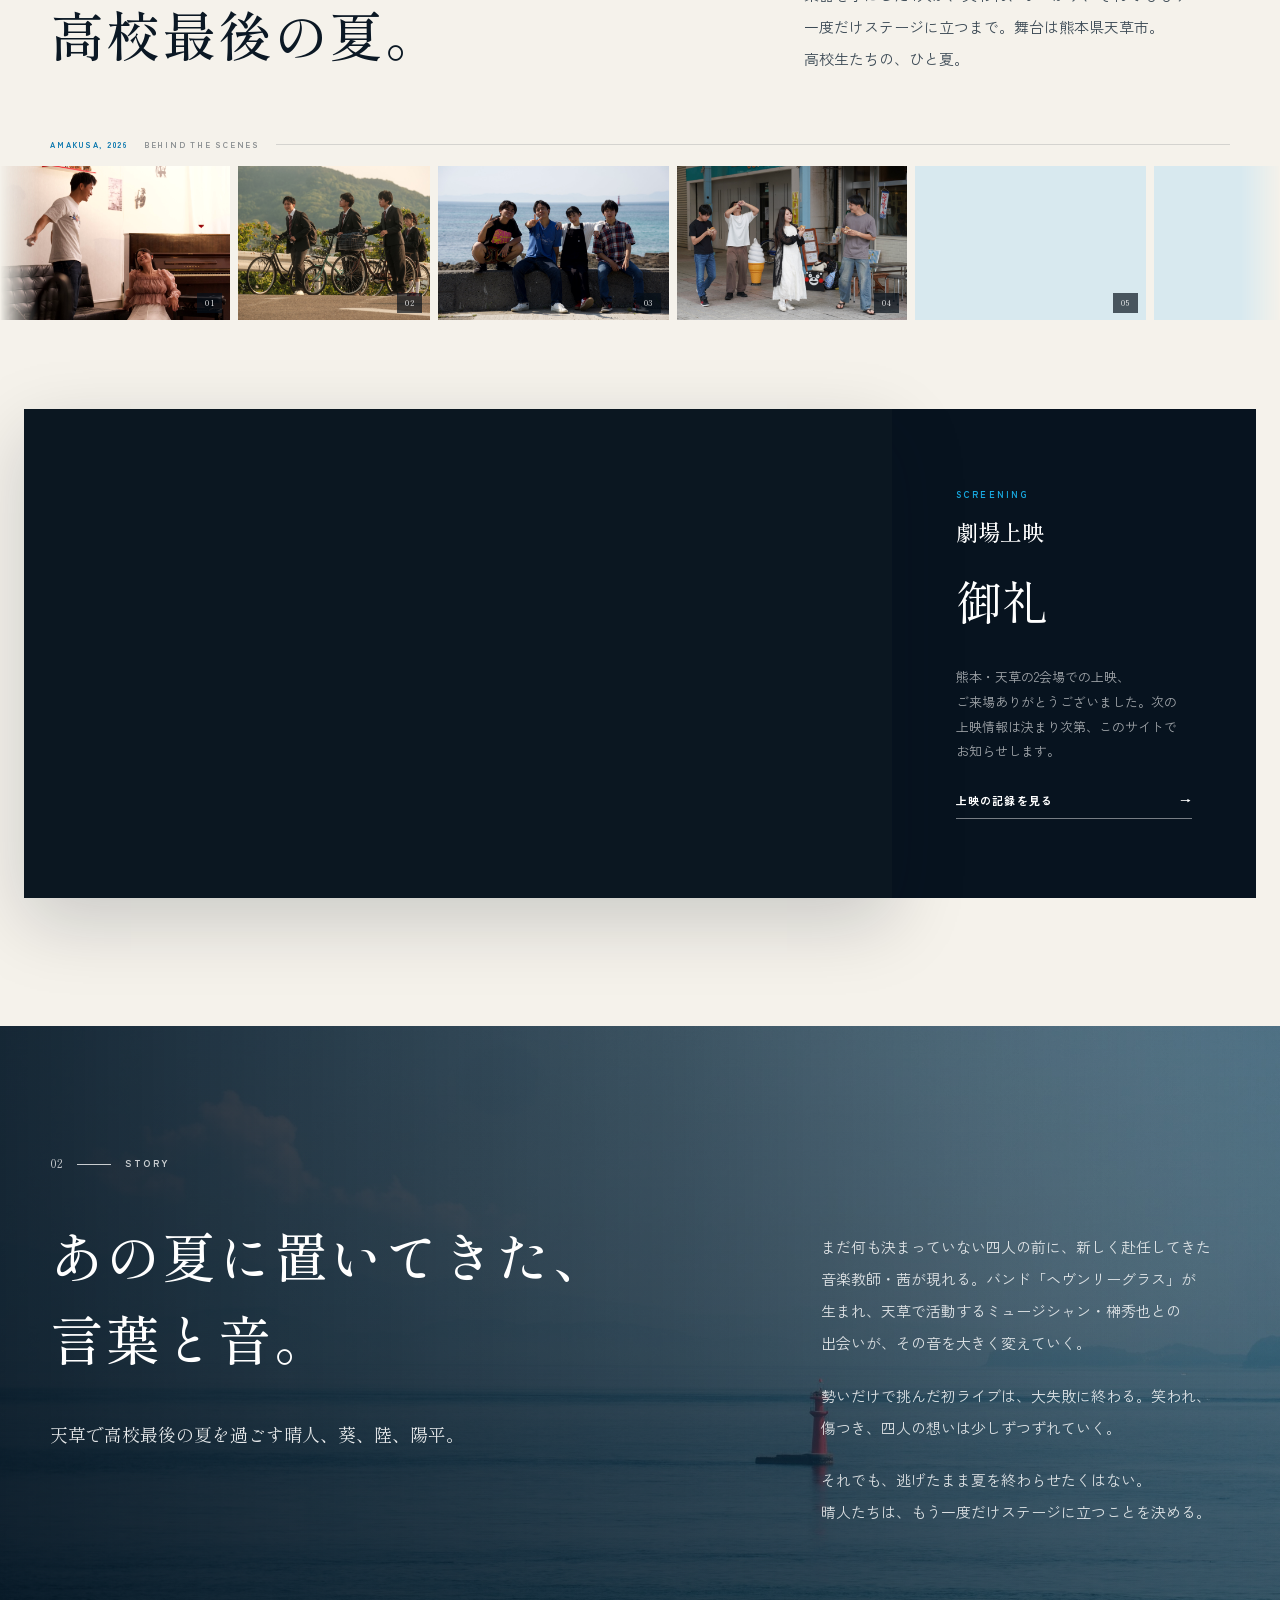
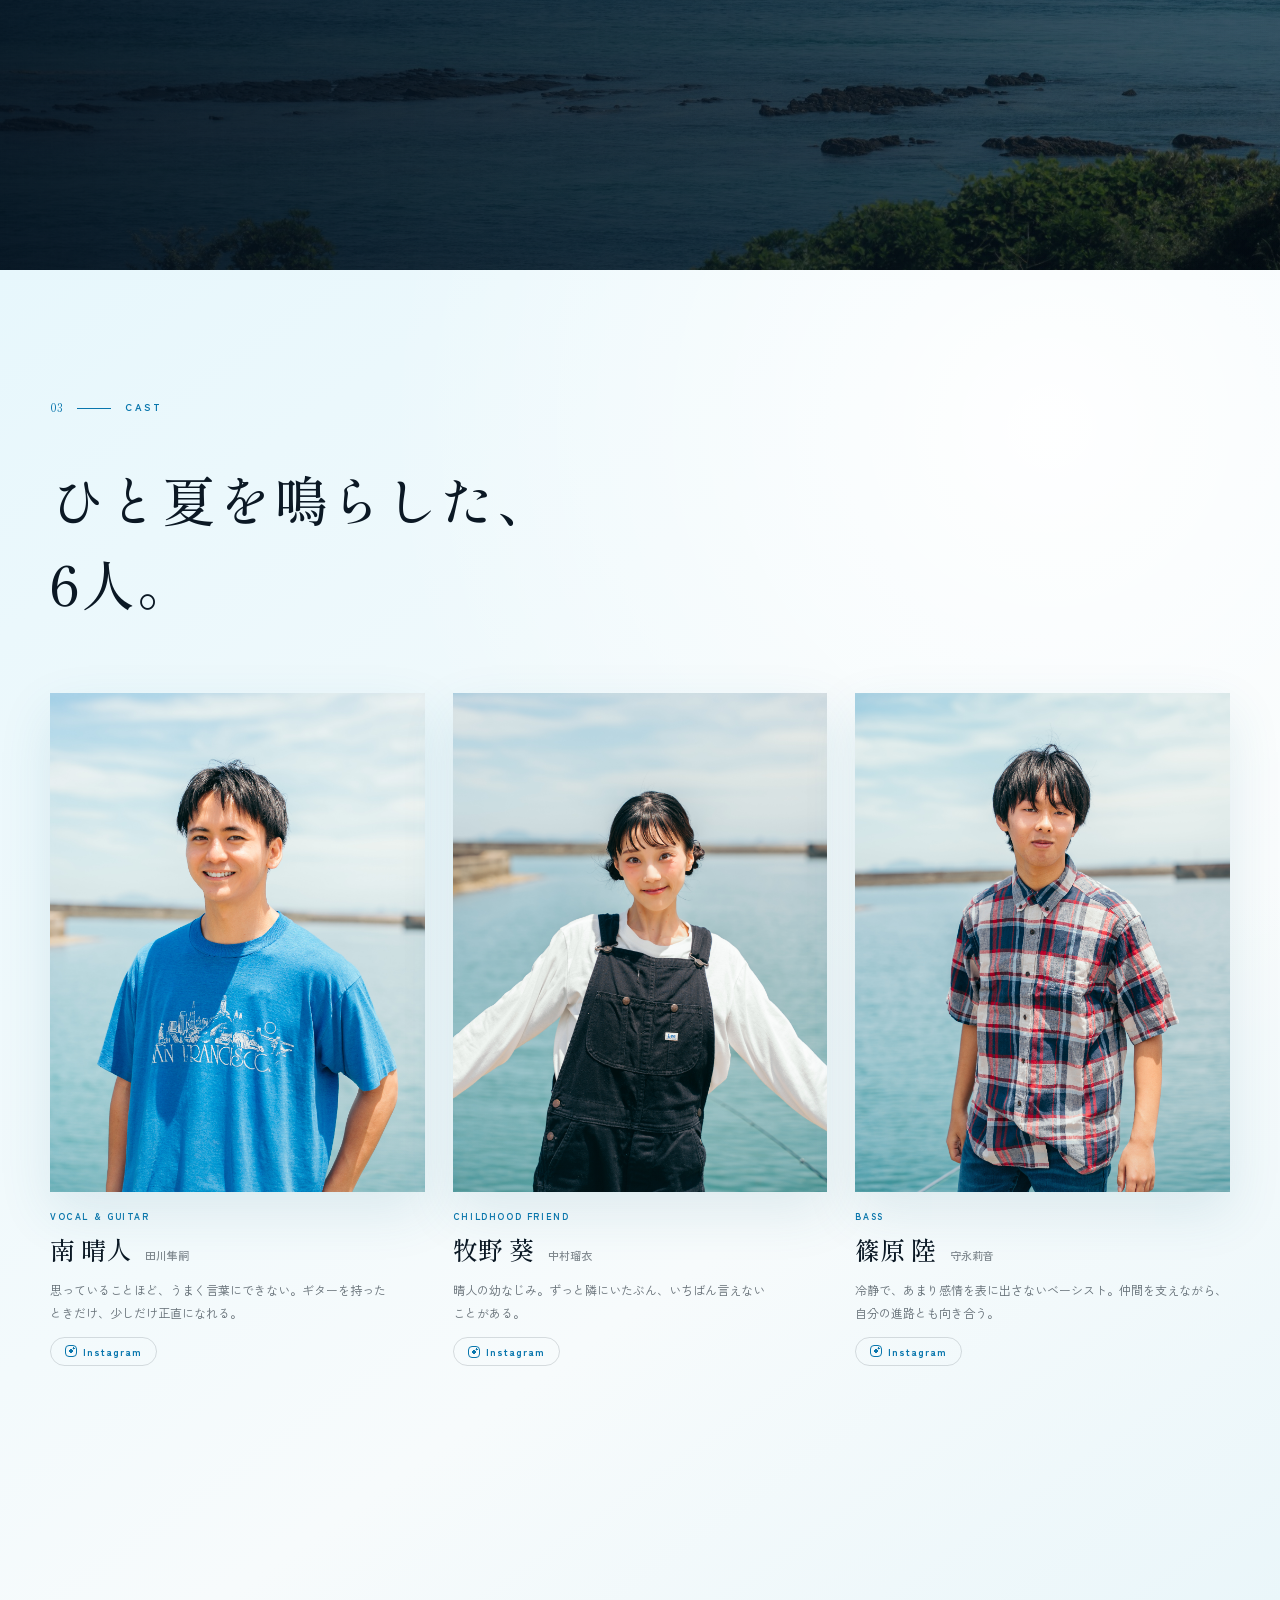
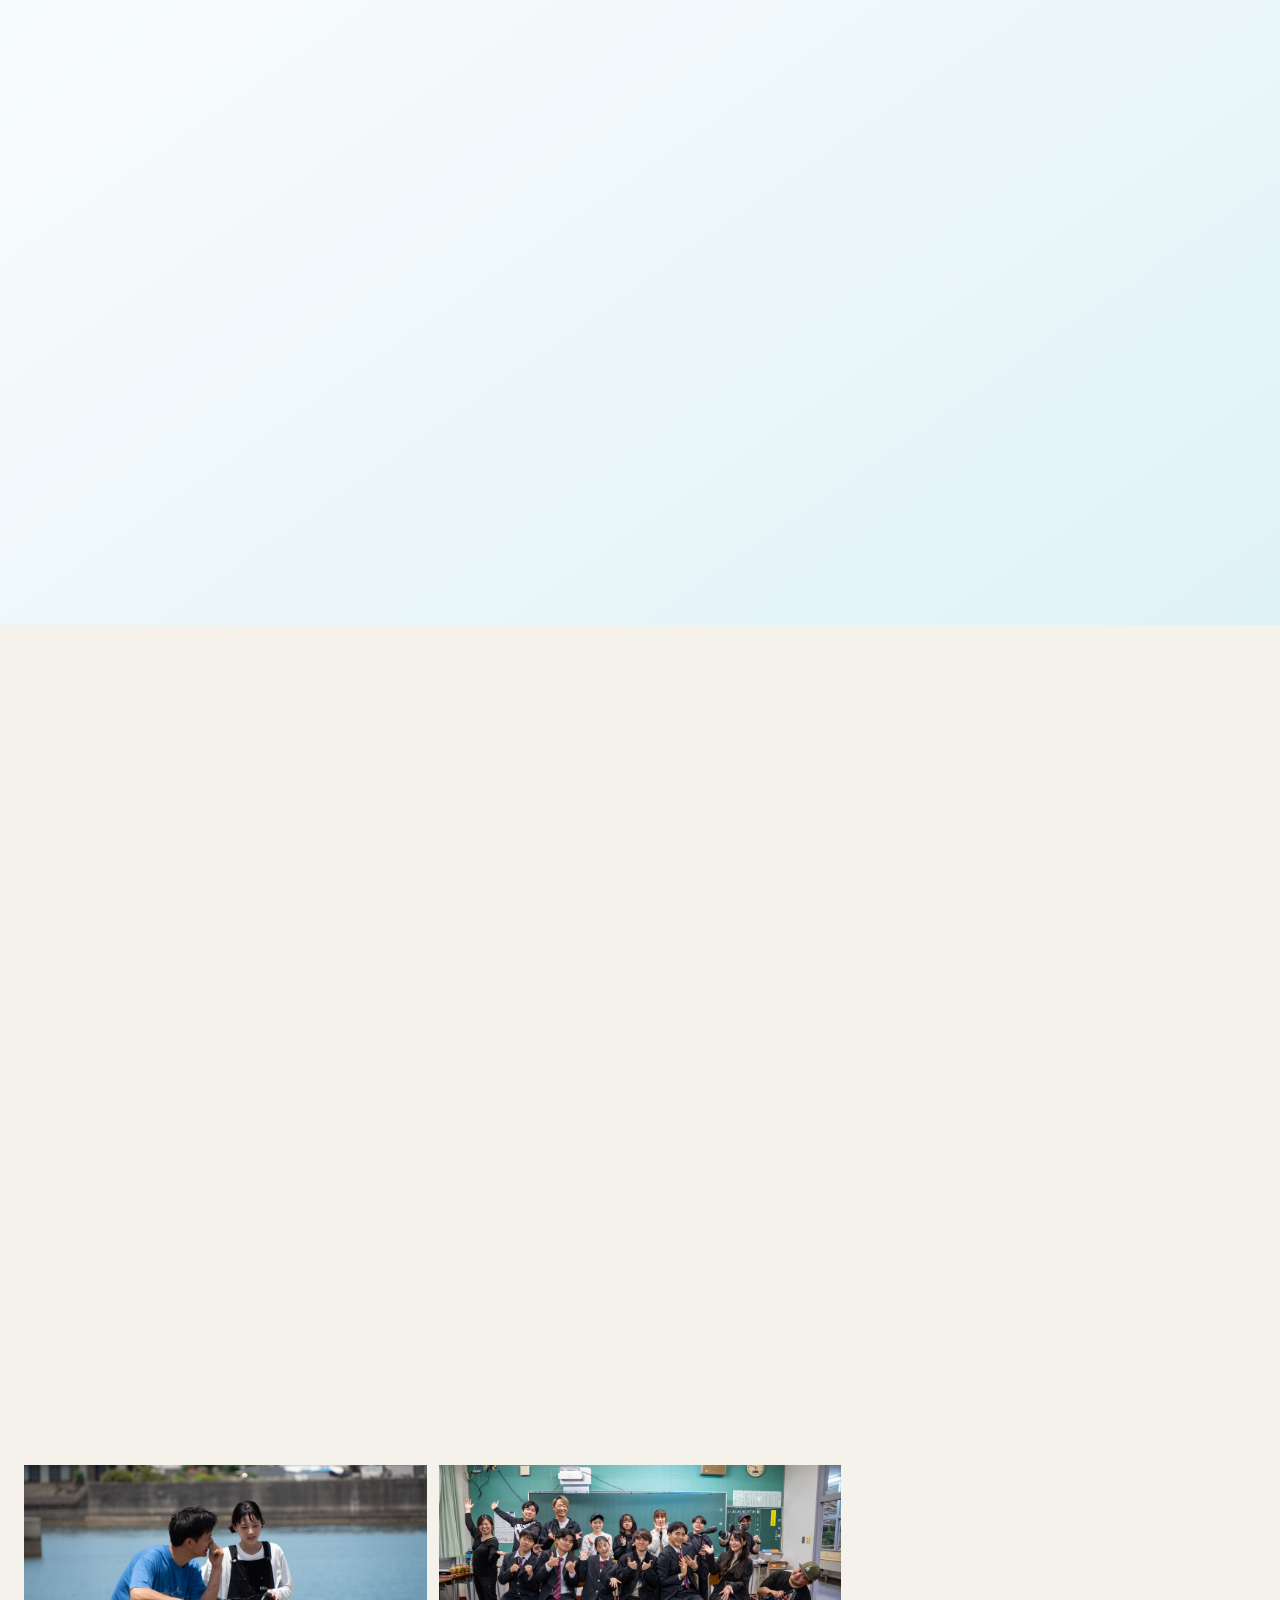
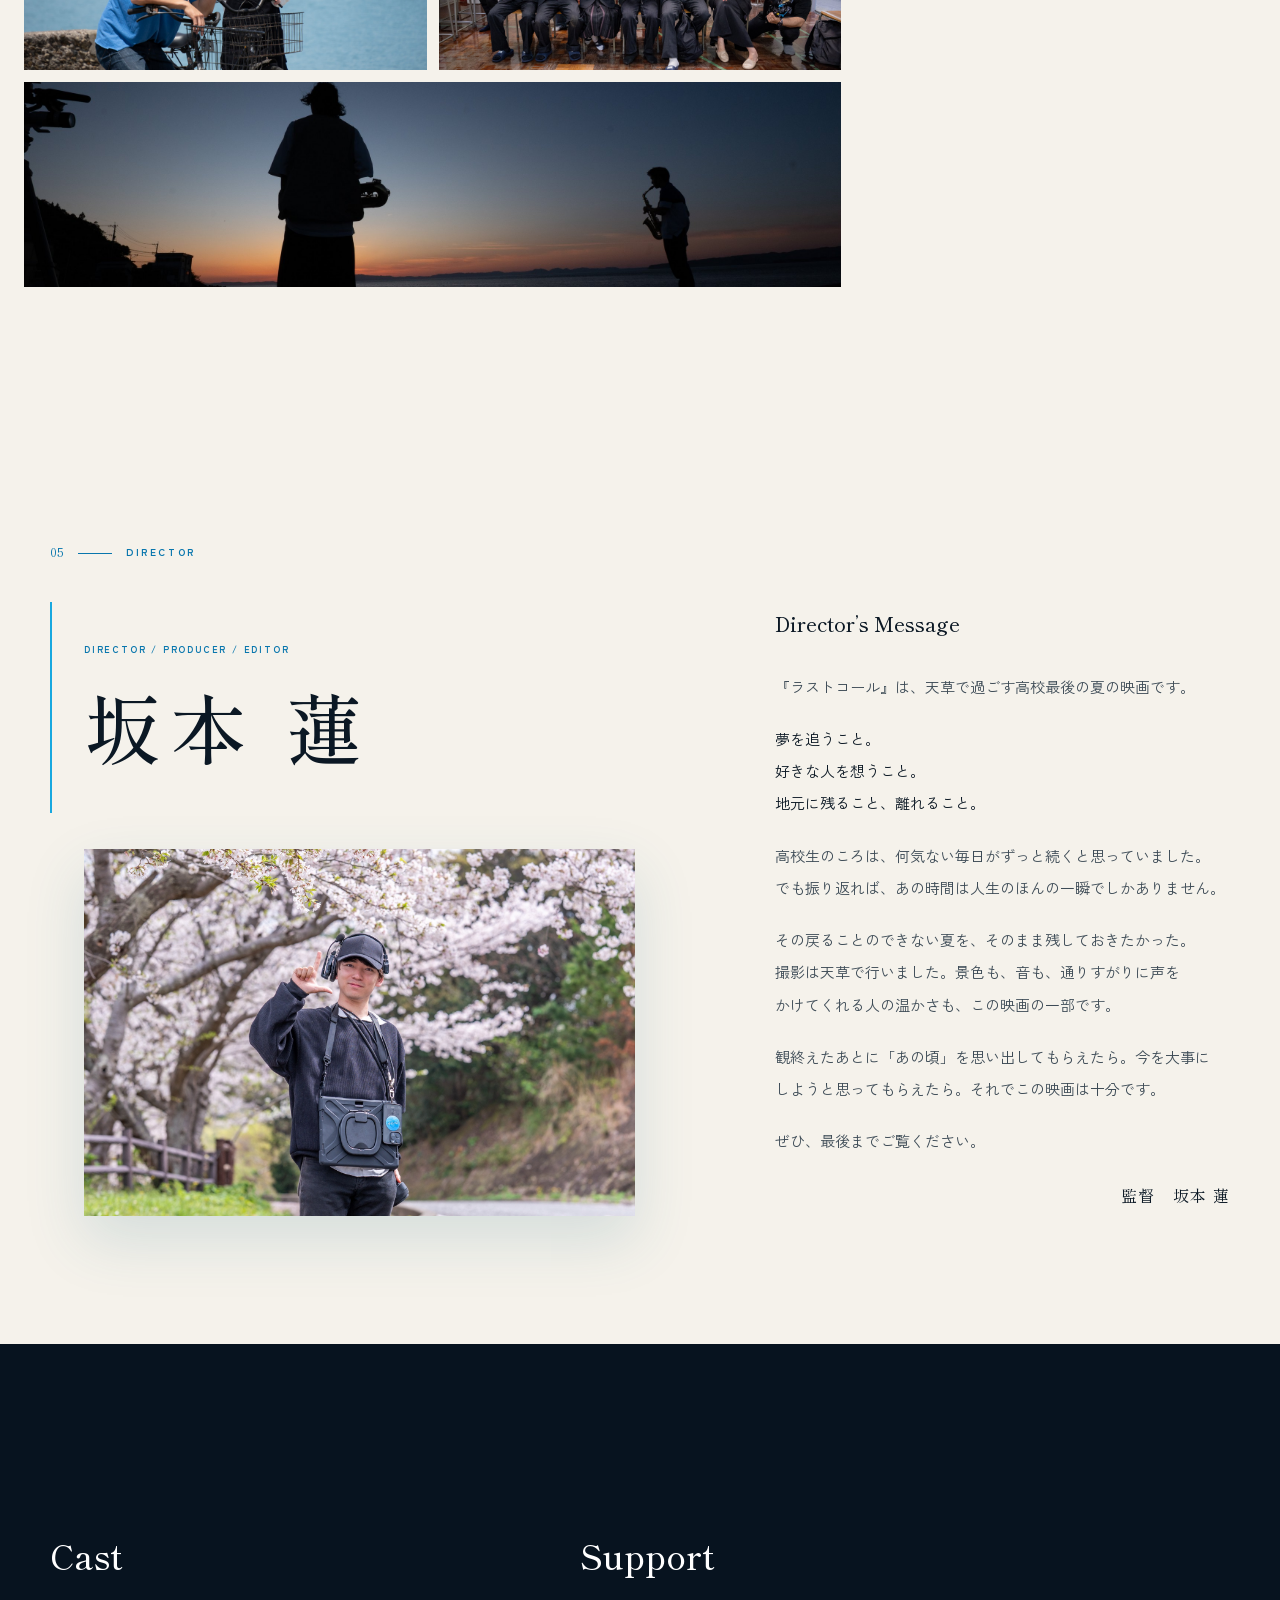
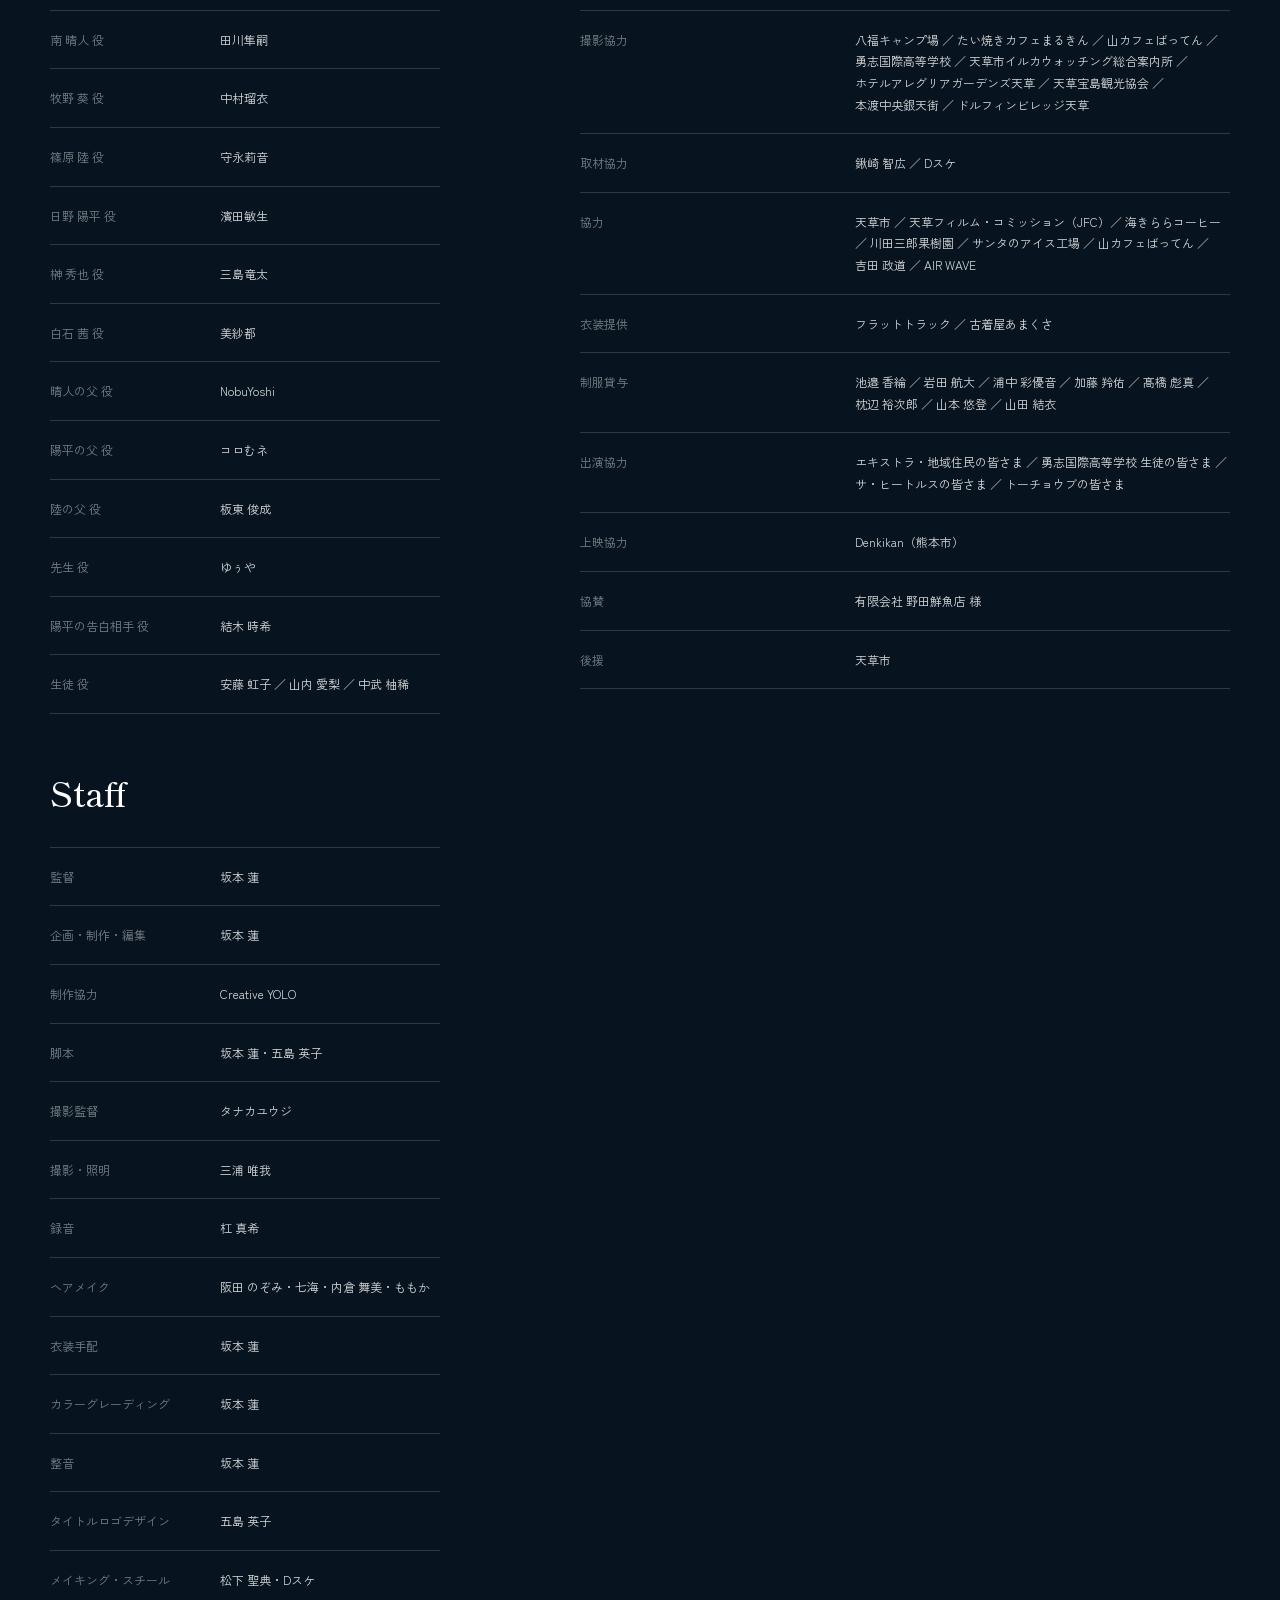
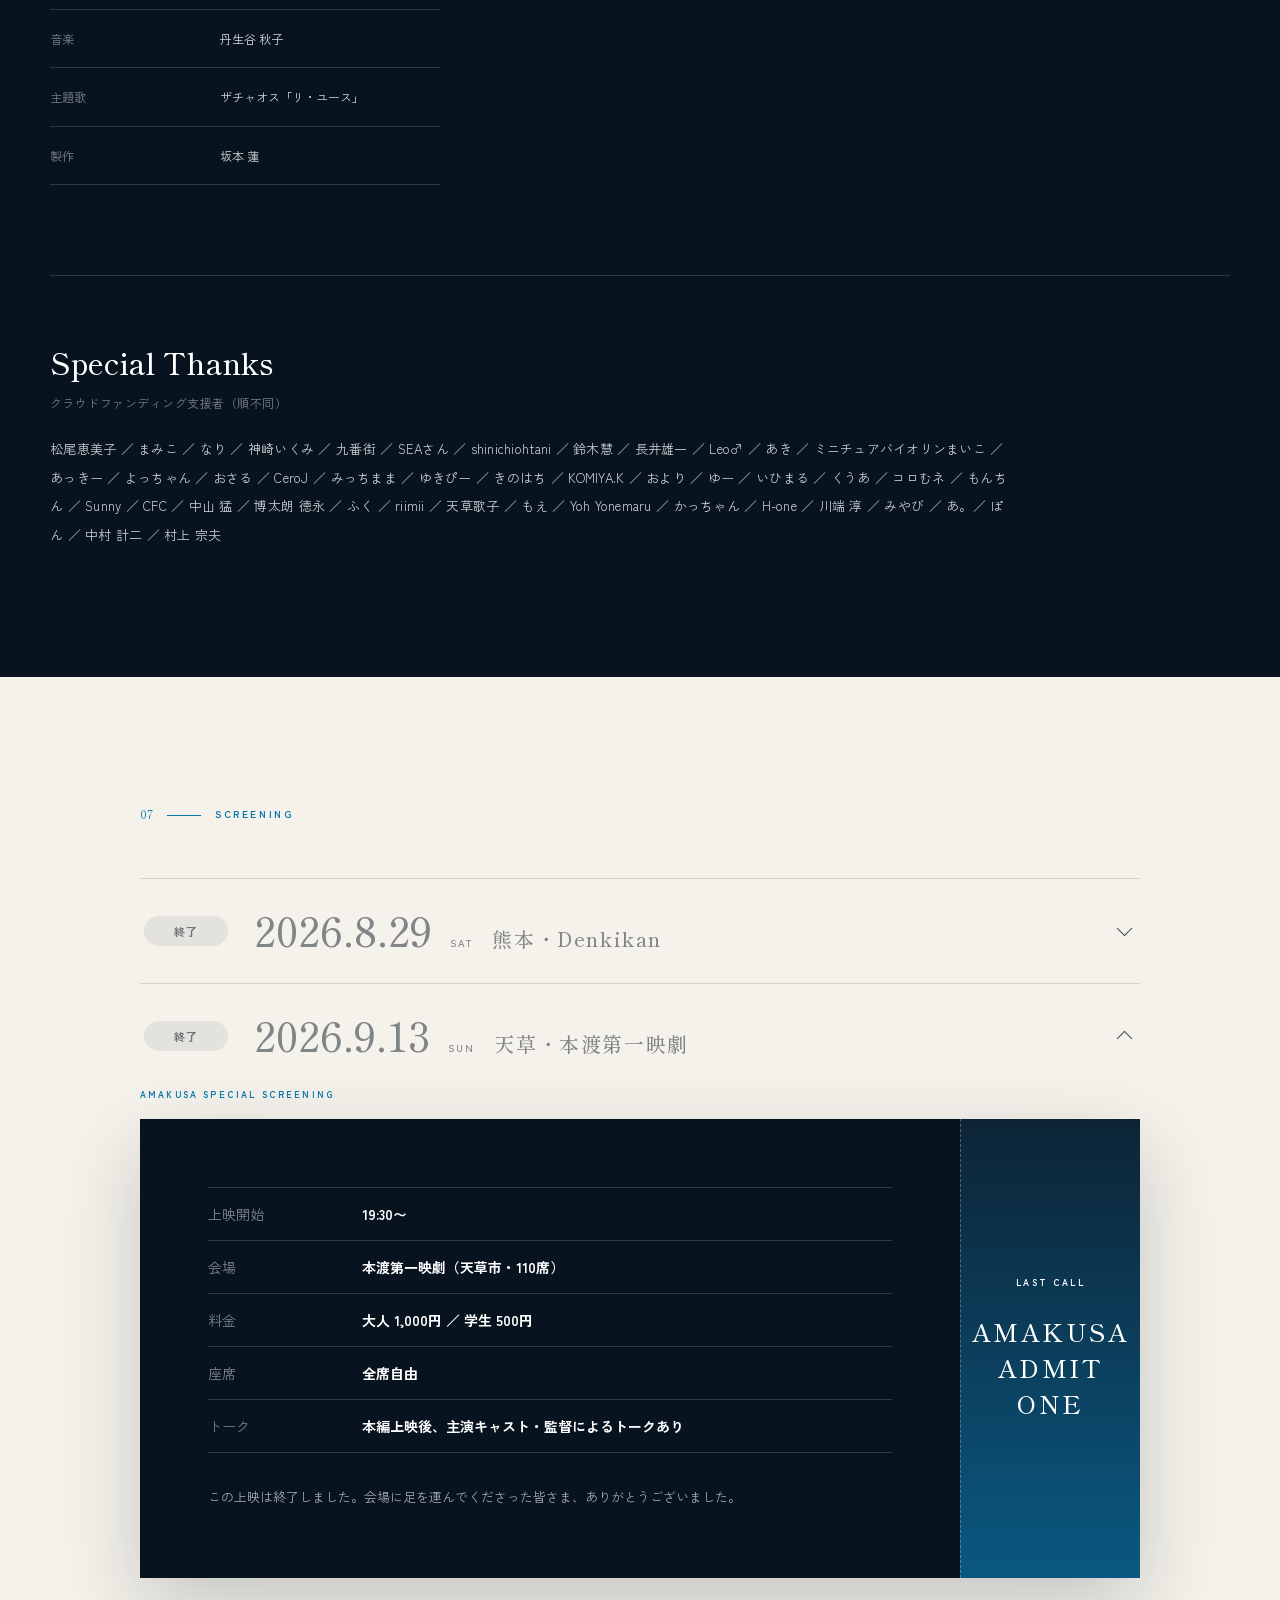
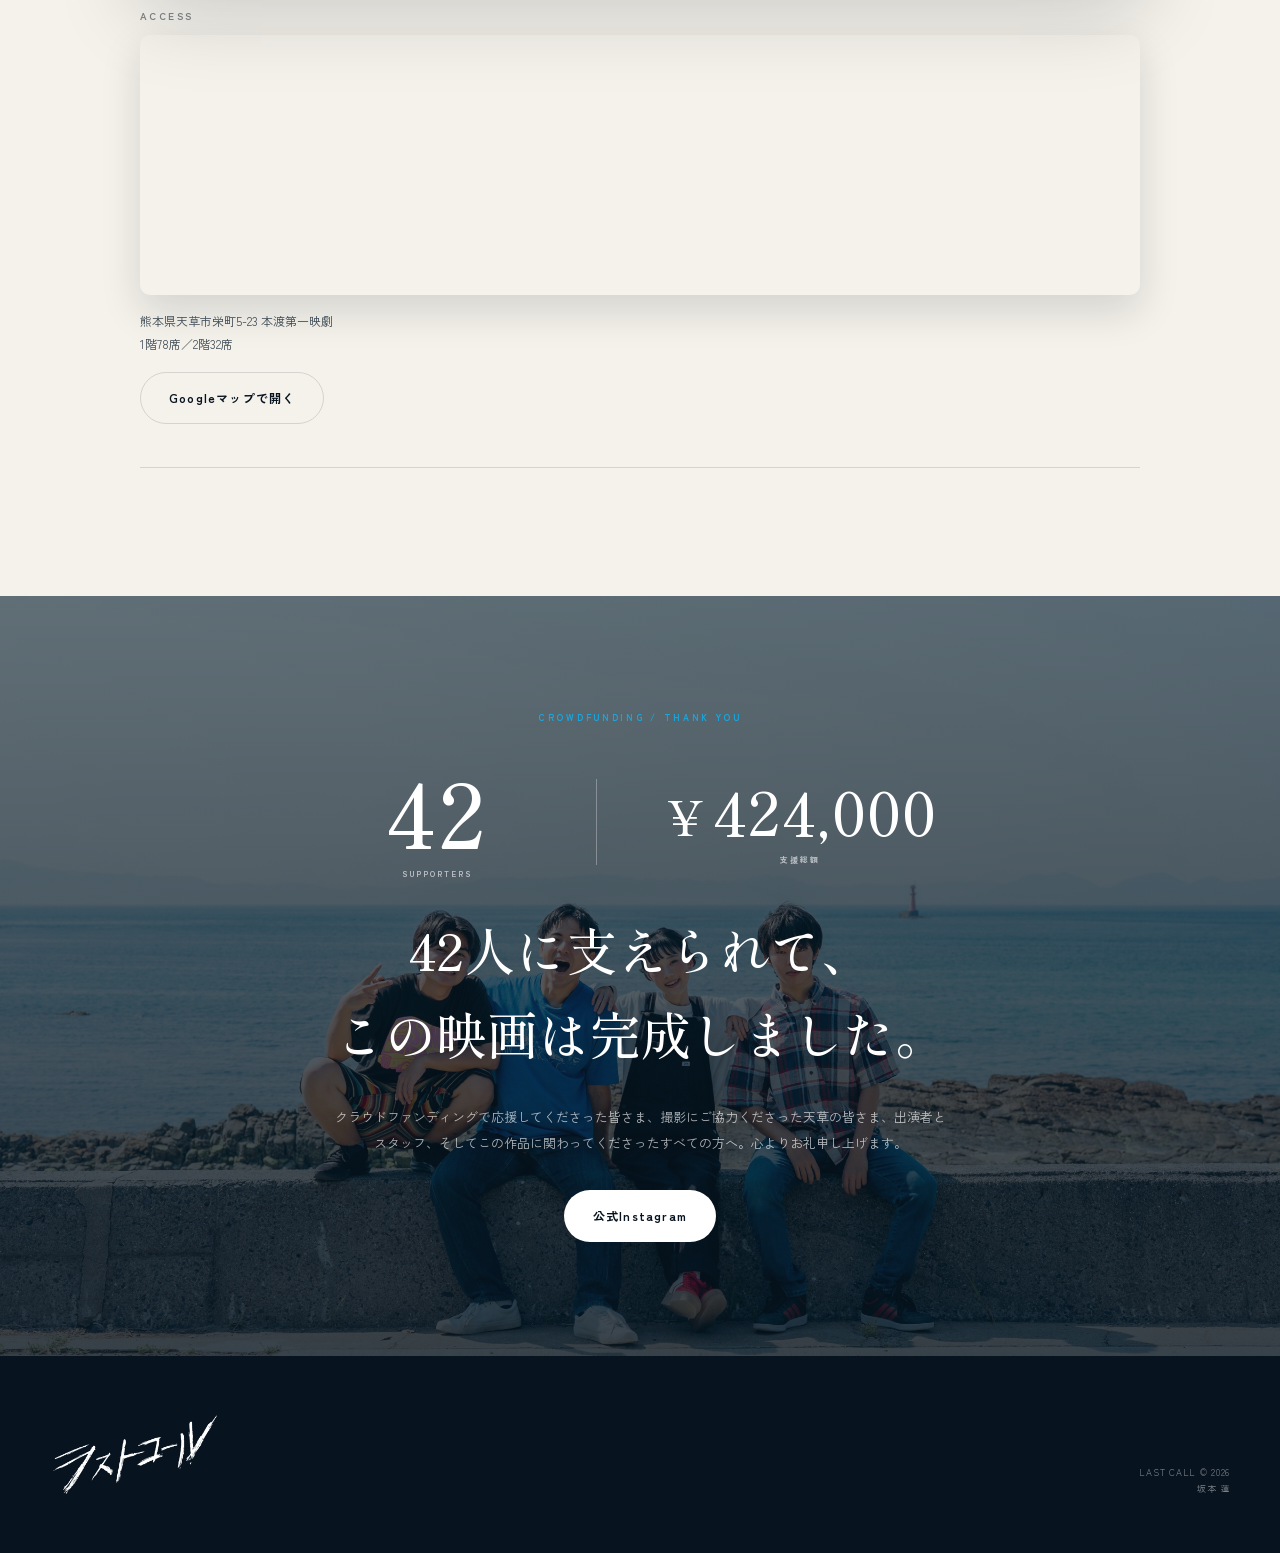
==== commit e989c3bf: "fix: 上映終了の表現が「今後一切上映なし」に読めていたのを修正 「上映 終了」がヒーロー・予告編カード・お知らせ記事・meta文言で使われていたが、今後別会場での上映を検討中のため、完全に終わった" ====
--- a/index.html
+++ b/index.html
@@ -6,7 +6,7 @@
     <meta name="theme-color" content="#07131f" />
     <meta
       name="description"
-      content="映画『ラストコール』公式サイト。熊本・天草での劇場上映は終了しました。ご来場ありがとうございました。"
+      content="映画『ラストコール』公式サイト。熊本・天草でのご来場、ありがとうございました。次の上映情報は決まり次第お知らせします。"
     />
     <meta name="google-site-verification" content="7he0VVTEDO85Pbl_M7TtZ8FH4aKwiqdkvu4j-QHQOwU" />
     <title>映画『ラストコール』公式サイト</title>
@@ -19,7 +19,7 @@
     <meta property="og:title" content="映画『ラストコール』公式サイト" />
     <meta
       property="og:description"
-      content="鳴らせなかった想いが、この夏、音になる。熊本・天草での劇場上映は終了しました。"
+      content="鳴らせなかった想いが、この夏、音になる。熊本・天草でのご来場、ありがとうございました。"
     />
     <meta property="og:url" content="https://last-call-movie.vercel.app/" />
     <meta property="og:image" content="https://last-call-movie.vercel.app/img/ogp.jpg" />
@@ -31,7 +31,7 @@
     <meta name="twitter:title" content="映画『ラストコール』公式サイト" />
     <meta
       name="twitter:description"
-      content="鳴らせなかった想いが、この夏、音になる。熊本・天草での劇場上映は終了しました。"
+      content="鳴らせなかった想いが、この夏、音になる。熊本・天草でのご来場、ありがとうございました。"
     />
     <meta name="twitter:image" content="https://last-call-movie.vercel.app/img/ogp.jpg" />
     <script type="application/ld+json">
@@ -107,8 +107,8 @@
           </h1>
           <img class="hero-title-logo" src="/img/last-call-logo.png" alt="ラストコール" />
           <div class="hero-release">
-            <p><strong>上映</strong><span>終了</span></p>
-            <p>ご来場ありがとうございました</p>
+            <p><strong>御礼</strong></p>
+            <p>熊本・天草でのご来場、ありがとうございました</p>
           </div>
           <div class="hero-actions">
             <a class="button button-primary" href="#screening">上映情報を見る</a>
@@ -127,7 +127,7 @@
           <article>
             <time datetime="2026-09-18">2026.09.18</time>
             <a href="/news/all-screenings-completed.html">
-              <span class="news-title">熊本・天草、すべての上映が終了しました</span>
+              <span class="news-title">熊本・天草での上映、ありがとうございました</span>
               <span aria-hidden="true">→</span>
             </a>
           </article>
@@ -181,8 +181,8 @@
         <div class="screening-summary reveal">
           <p class="summary-kicker">SCREENING</p>
           <h2>劇場上映</h2>
-          <p class="summary-date">終了 <small>ALL VENUES</small></p>
-          <p class="ticket-ended">熊本・天草の2会場での上映は、すべて終了しました。足を運んでくださった皆さま、本当にありがとうございました。</p>
+          <p class="summary-date">御礼</p>
+          <p class="ticket-ended">熊本・天草の2会場での上映、ご来場ありがとうございました。次の上映情報は決まり次第、このサイトでお知らせします。</p>
           <a class="arrow-link" href="#screening">上映の記録を見る <span>→</span></a>
         </div>
       </section>
--- a/styles.css
+++ b/styles.css
@@ -268,8 +268,9 @@
 
 .hero-release {
   display: flex;
-  align-items: flex-end;
-  gap: 24px;
+  flex-direction: column;
+  align-items: flex-start;
+  gap: 6px;
   margin-top: 28px;
 }
 
@@ -1564,6 +1565,23 @@
   font-family: var(--serif);
   font-size: clamp(24px, 4vw, 34px);
   font-weight: 500;
+}
+
+.news-article-photo {
+  margin: 36px 0;
+}
+
+.news-article-photo img {
+  width: 100%;
+  display: block;
+  box-shadow: 0 24px 56px rgba(43, 112, 139, 0.16);
+}
+
+.news-article-photo figcaption {
+  margin-top: 12px;
+  color: var(--ink-soft);
+  font-size: 12px;
+  letter-spacing: 0.04em;
 }
 
 .news-screening-info {
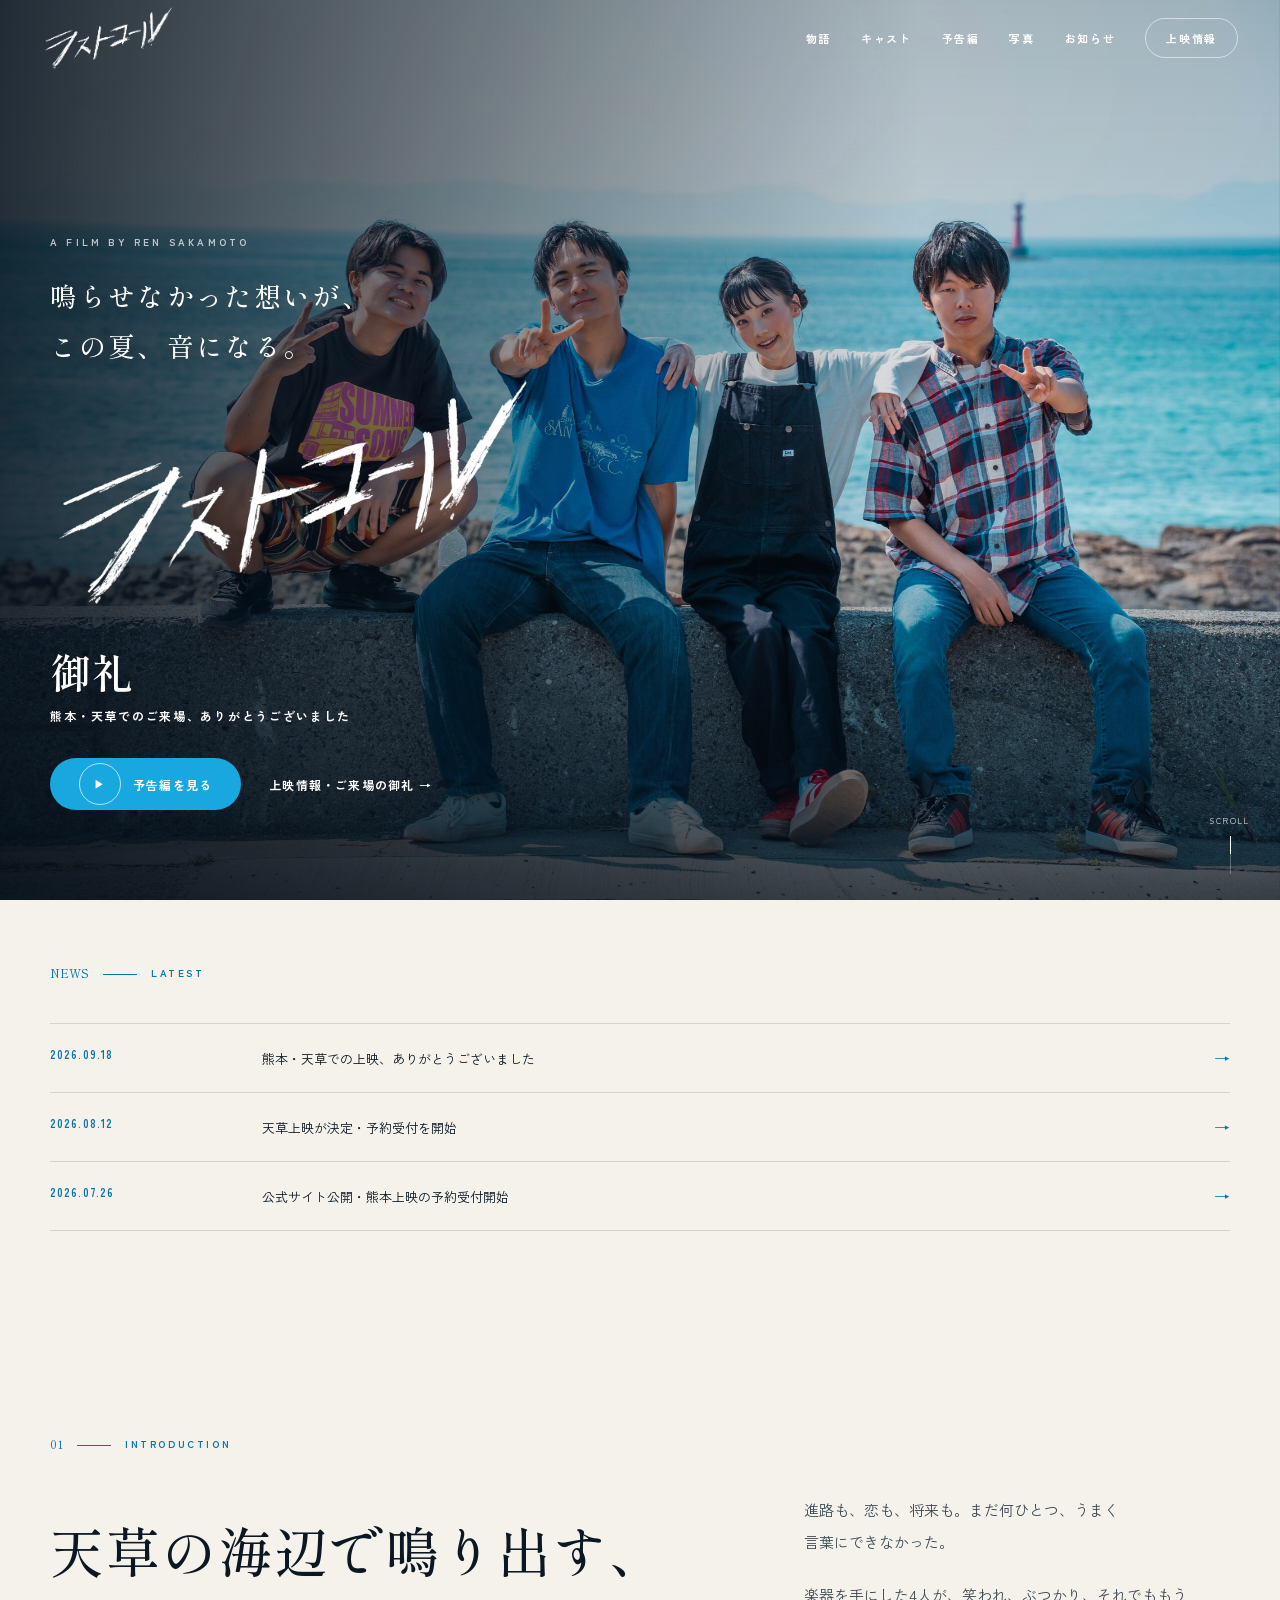
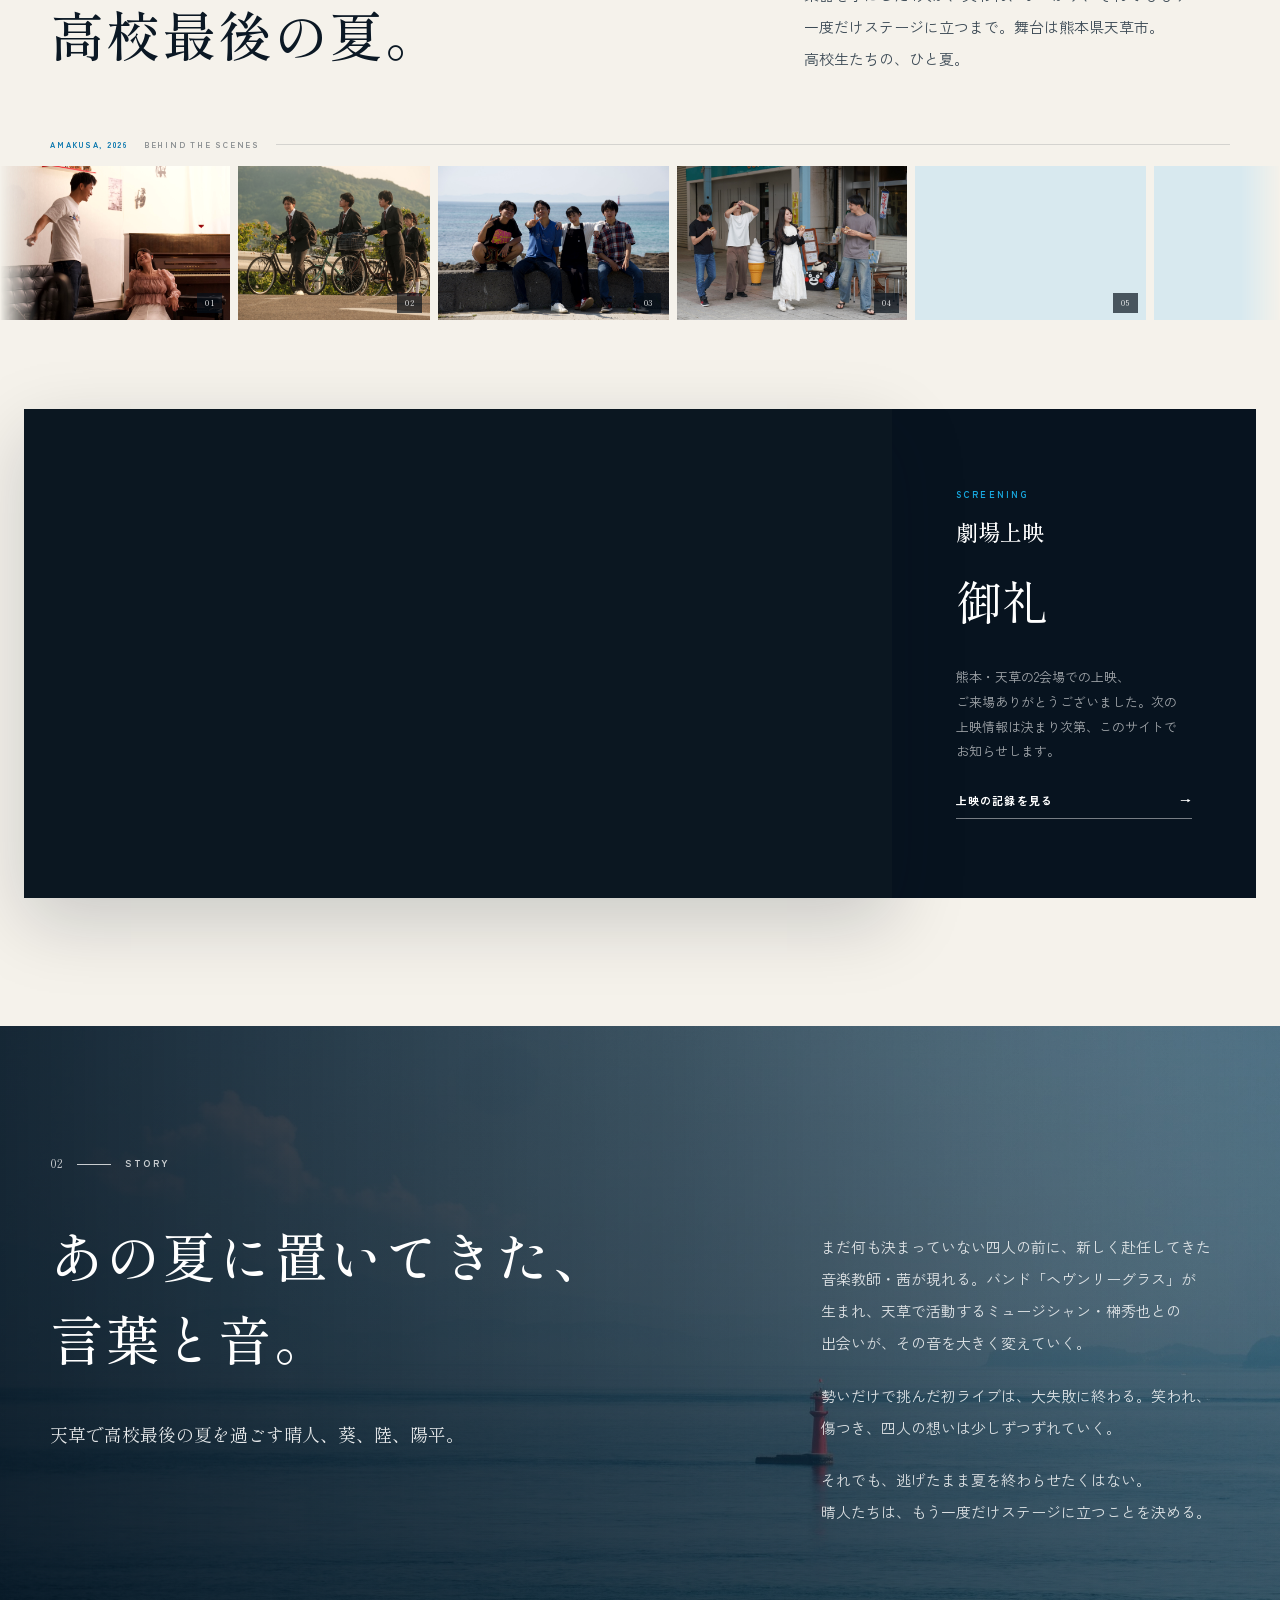
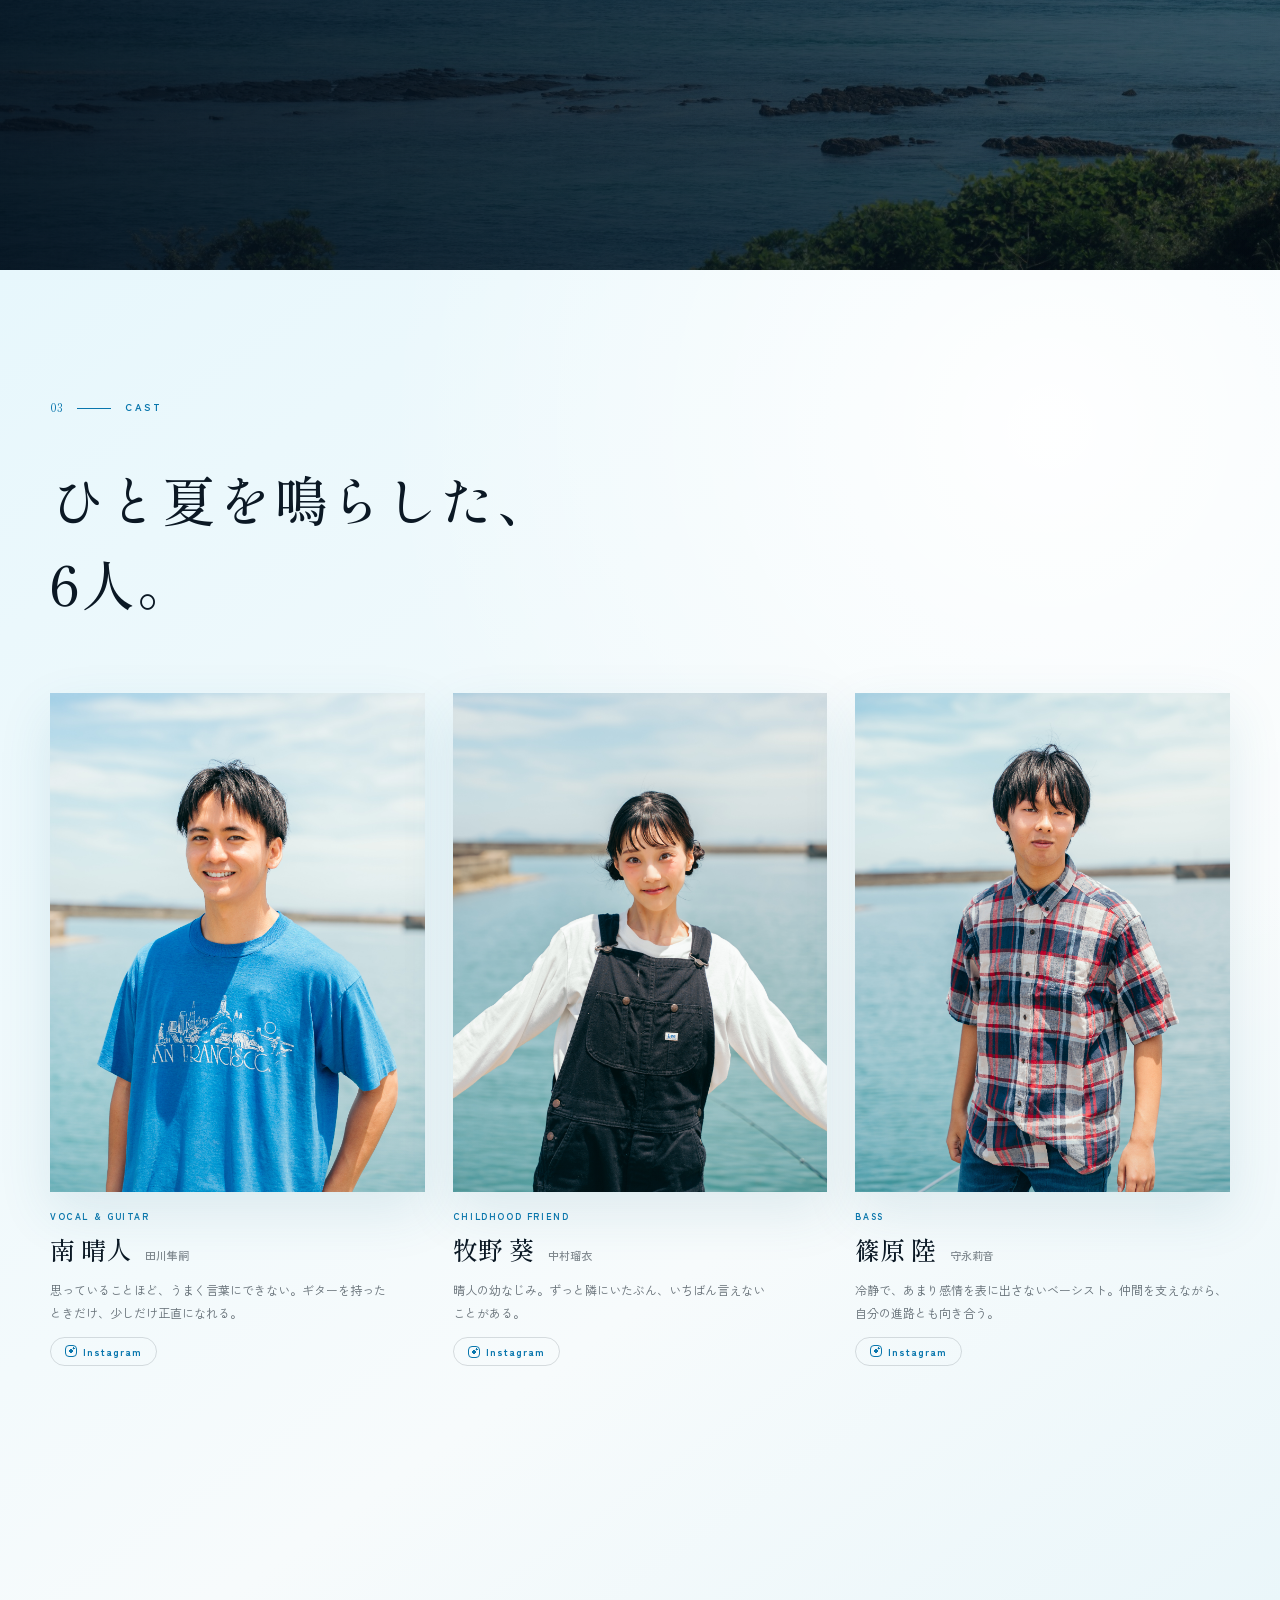
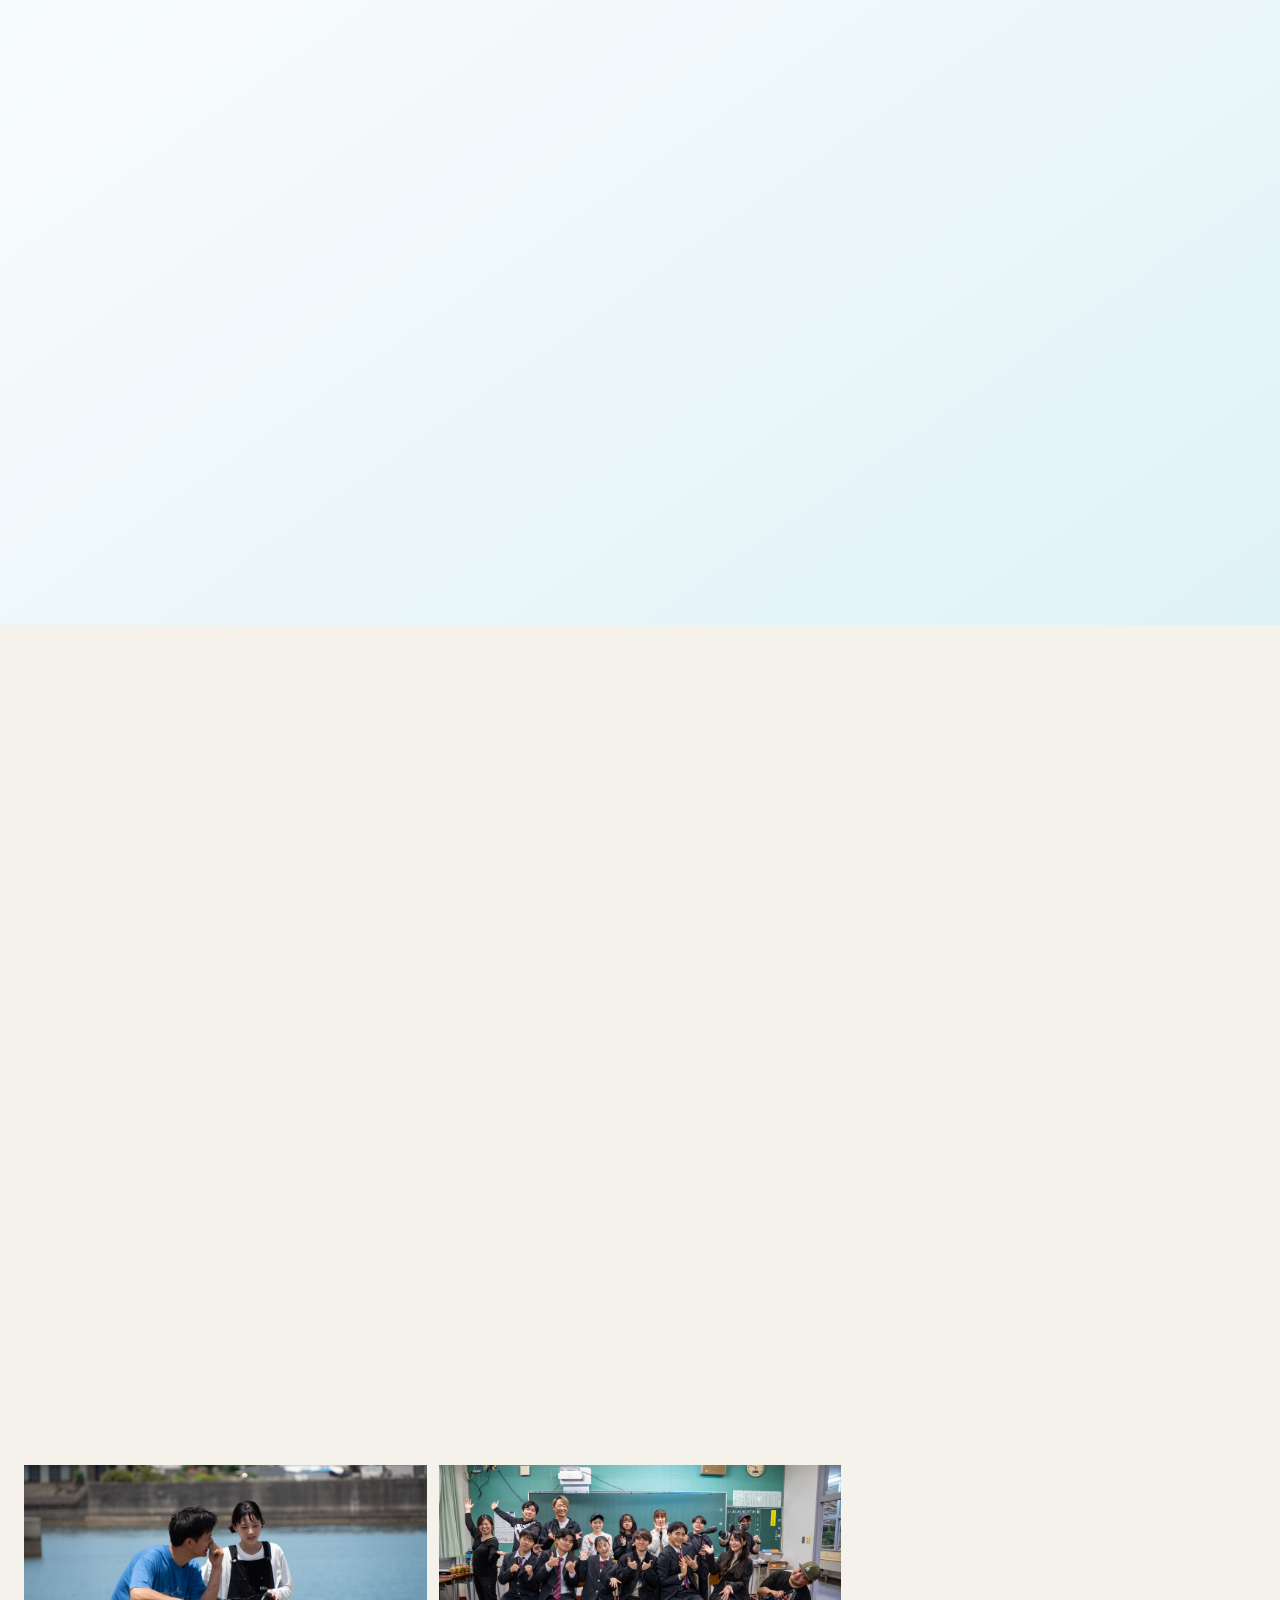
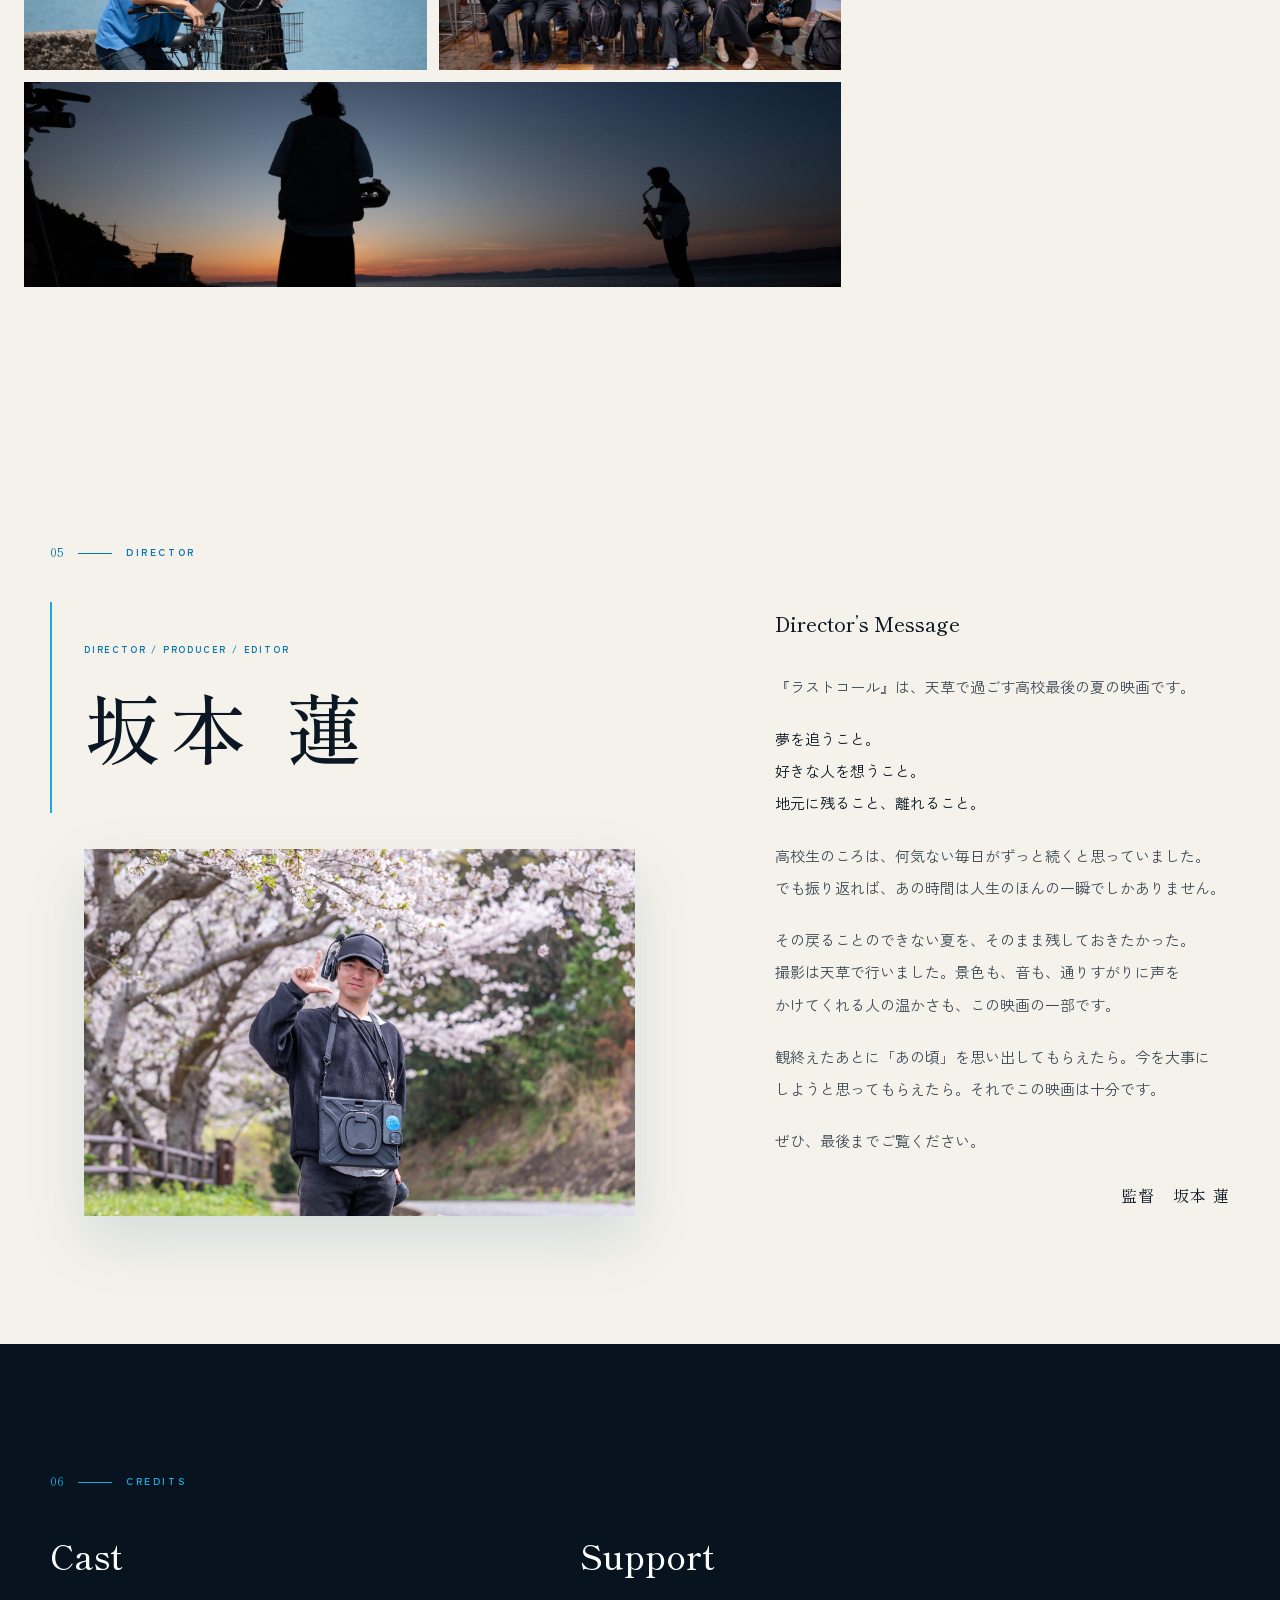
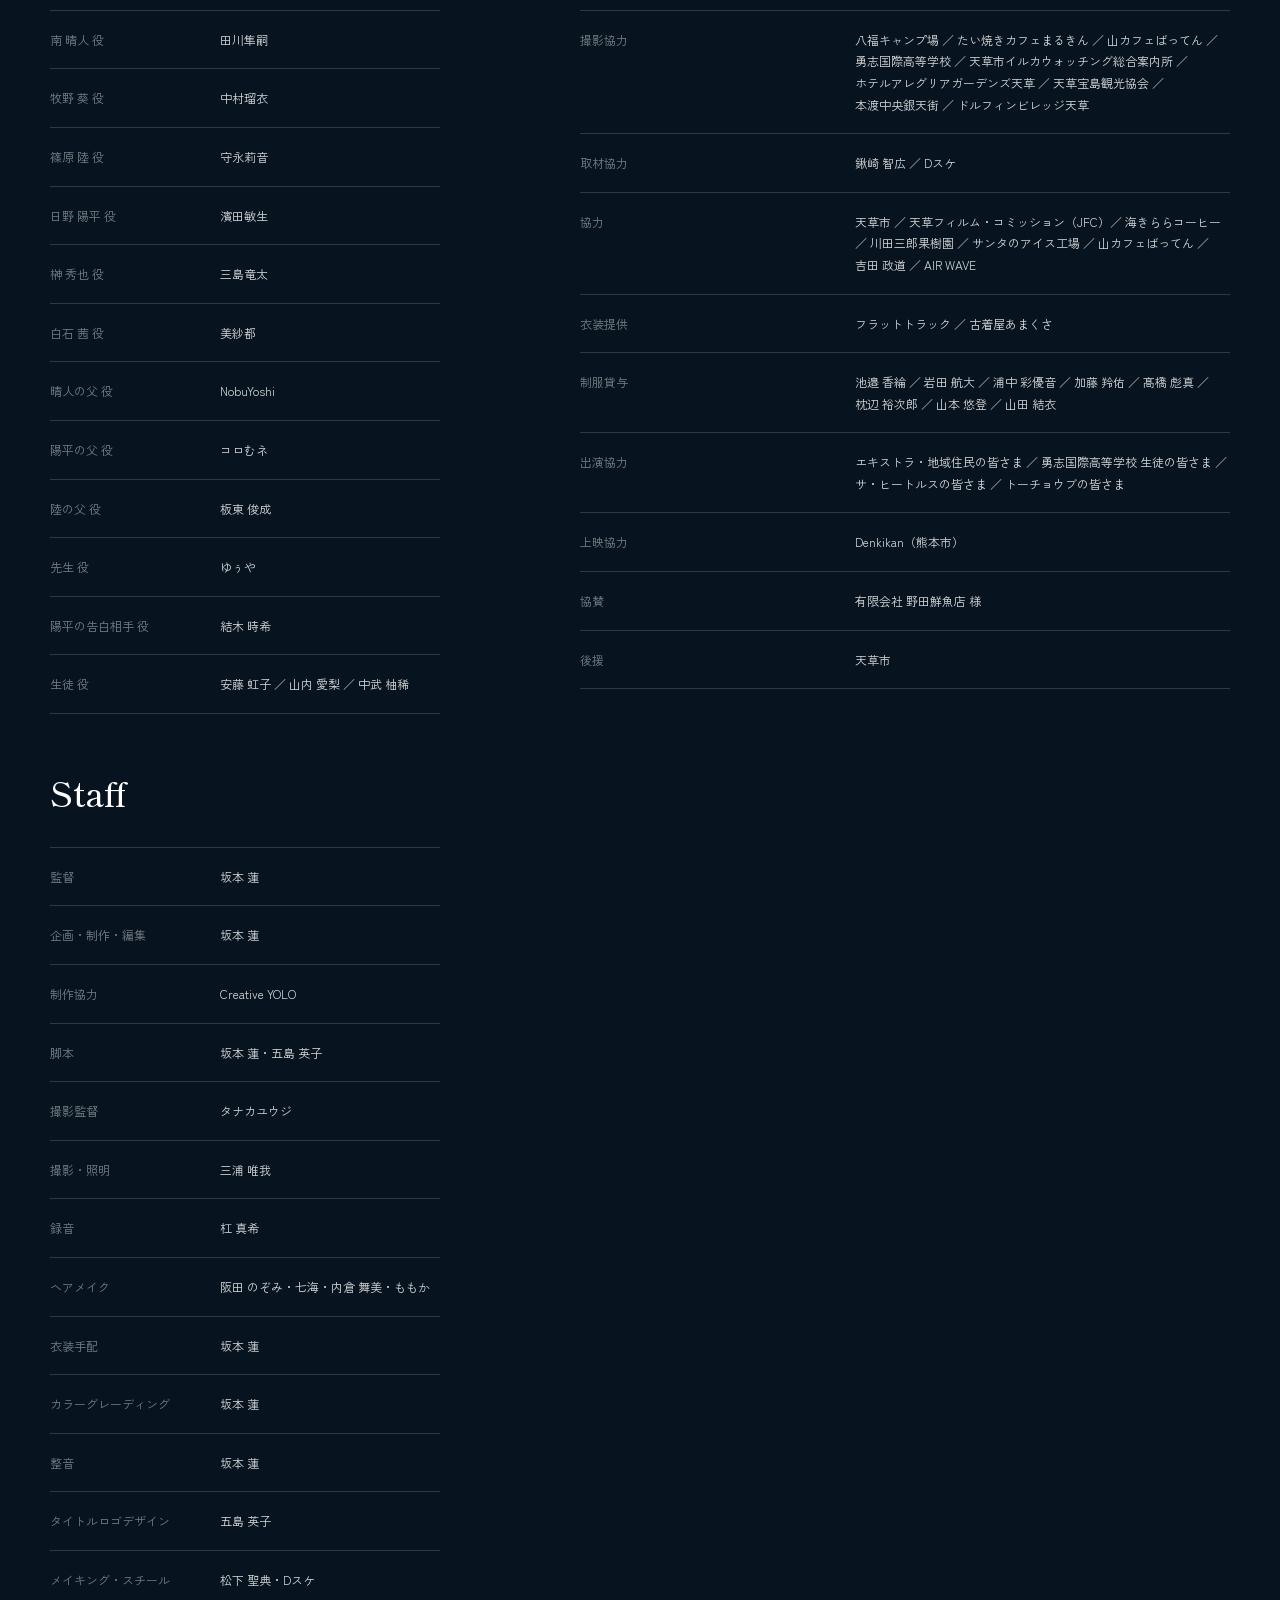
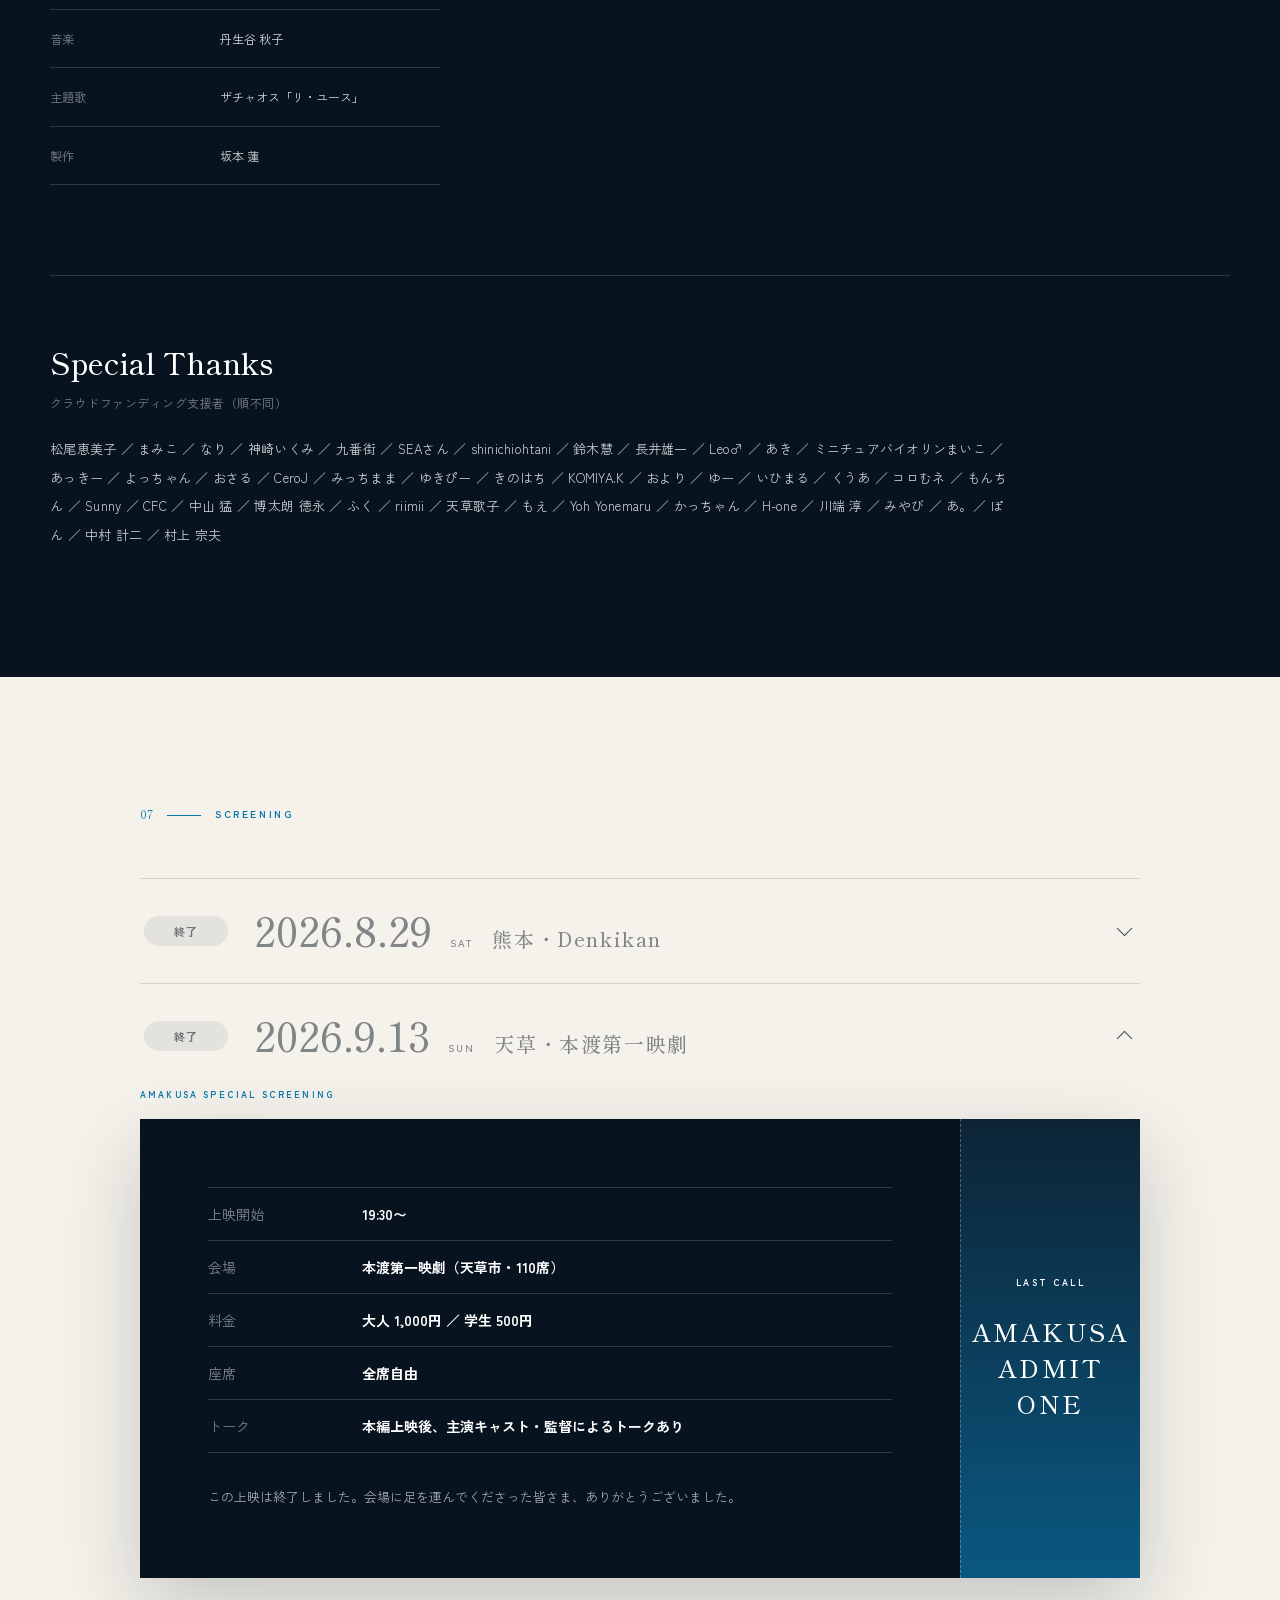
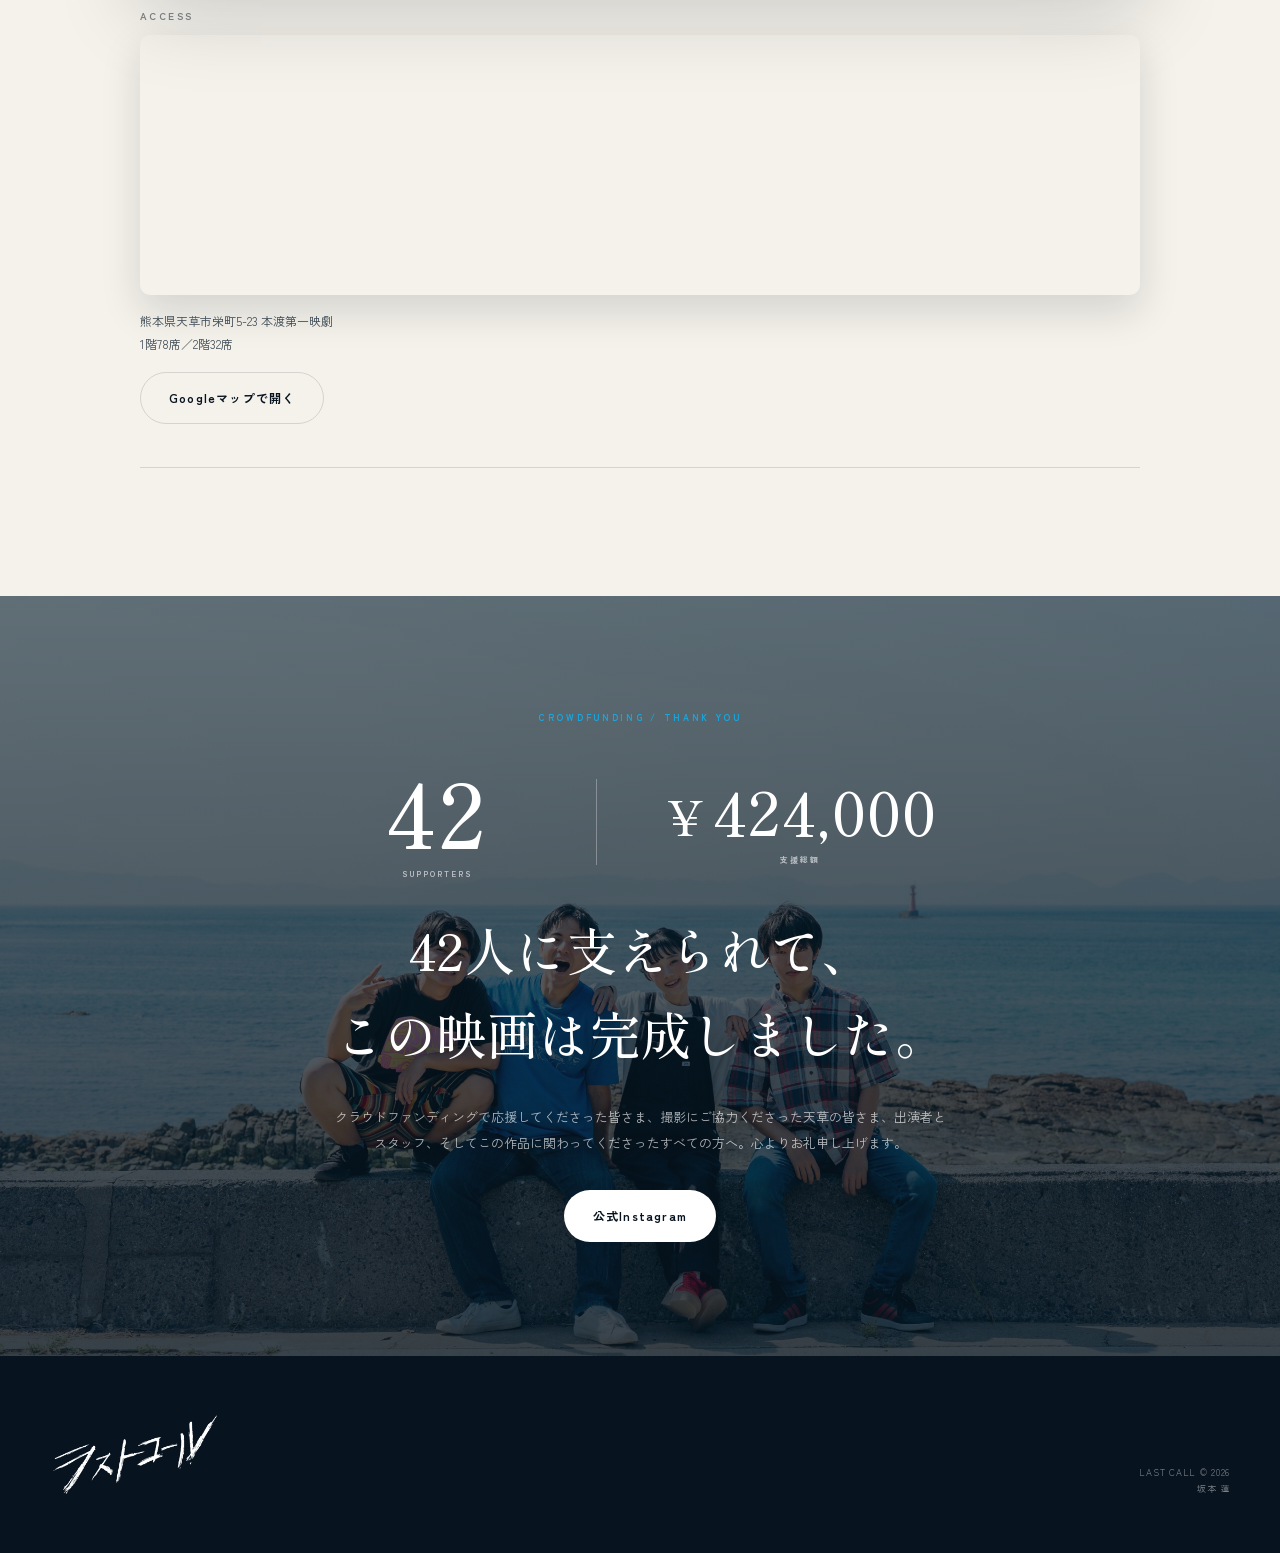
==== commit 30bd5f16: "design: トップと案内導線を改善 上映終了後の最初の導線を予告編へ変更。日本語ナビ、本文スキップ、動画の遅延読み込みを追加。" ====
--- a/index.html
+++ b/index.html
@@ -76,6 +76,7 @@
     <script src="/assets/analytics.js"></script>
   </head>
   <body>
+    <a class="skip-link" href="#main">本文へ移動</a>
     <div class="progress" id="progress" aria-hidden="true"></div>
 
     <header class="site-header" id="siteHeader">
@@ -86,16 +87,16 @@
         <span></span><span></span><span></span><span class="sr-only">メニュー</span>
       </button>
       <nav class="site-nav" id="siteNav" aria-label="メインナビゲーション">
-        <a href="#story">Story</a>
-        <a href="#cast">Cast</a>
-        <a href="#trailer">Trailer</a>
-        <a href="#gallery">Gallery</a>
-        <a href="#news">News</a>
+        <a href="#story">物語</a>
+        <a href="#cast">キャスト</a>
+        <a href="#trailer">予告編</a>
+        <a href="#gallery">写真</a>
+        <a href="#news">お知らせ</a>
         <a class="nav-ticket" href="#screening">上映情報</a>
       </nav>
     </header>
 
-    <main>
+    <main id="main">
       <section class="hero" id="top" aria-labelledby="heroTitle">
         <div class="hero-photo" aria-hidden="true"></div>
         <div class="hero-shade" aria-hidden="true"></div>
@@ -111,8 +112,8 @@
             <p>熊本・天草でのご来場、ありがとうございました</p>
           </div>
           <div class="hero-actions">
-            <a class="button button-primary" href="#screening">上映情報を見る</a>
-            <a class="text-button" href="#trailer"><span class="play-icon">▶</span>予告編を見る</a>
+            <a class="button button-primary" href="#trailer"><span class="play-icon" aria-hidden="true">▶</span> 予告編を見る</a>
+            <a class="text-button" href="#screening">上映情報・ご来場の御礼 →</a>
           </div>
         </div>
         <div class="countdown" aria-label="上映までの日数">
@@ -171,7 +172,7 @@
 
       <section class="feature section" id="trailer" aria-label="予告編と先行上映情報">
         <div class="trailer-feature reveal">
-          <iframe
+          <iframe loading="lazy"
             src="https://www.youtube.com/embed/07L8lcJF4HM?rel=0"
             title="映画『ラストコール』予告編"
             allow="accelerometer; autoplay; clipboard-write; encrypted-media; gyroscope; picture-in-picture; web-share"
@@ -339,7 +340,7 @@
 
               <div class="venue-access">
                 <p class="venue-access-label">ACCESS</p>
-                <iframe
+                <iframe loading="lazy"
                   src="https://www.google.com/maps?q=%E7%86%8A%E6%9C%AC%E7%9C%8C%E7%86%8A%E6%9C%AC%E5%B8%82%E4%B8%AD%E5%A4%AE%E5%8C%BA%E6%96%B0%E5%B8%82%E8%A1%978-2+Denkikan&output=embed"
                   title="Denkikanの地図"
                   loading="lazy"
@@ -380,7 +381,7 @@
 
               <div class="venue-access">
                 <p class="venue-access-label">ACCESS</p>
-                <iframe
+                <iframe loading="lazy"
                   src="https://www.google.com/maps?q=%E7%86%8A%E6%9C%AC%E7%9C%8C%E5%A4%A9%E8%8D%89%E5%B8%82%E6%A0%84%E7%94%BA5-23+%E6%9C%AC%E6%B8%A1%E7%AC%AC%E4%B8%80%E6%98%A0%E5%8A%87&output=embed"
                   title="本渡第一映劇の地図"
                   loading="lazy"
--- a/styles.css
+++ b/styles.css
@@ -2517,3 +2517,5 @@
   }
   .motion-strip-set[aria-hidden="true"] { display: none; }
 }
+
+.skip-link{position:fixed;top:12px;left:12px;z-index:10000;background:#fff;color:#07131f;padding:12px 20px;transform:translateY(-200%)}.skip-link:focus{transform:none}section[id]{scroll-margin-top:88px}.hero-actions .button{gap:12px}@media(max-width:760px){.hero-actions .text-button{min-height:44px;display:inline-flex;align-items:center}}
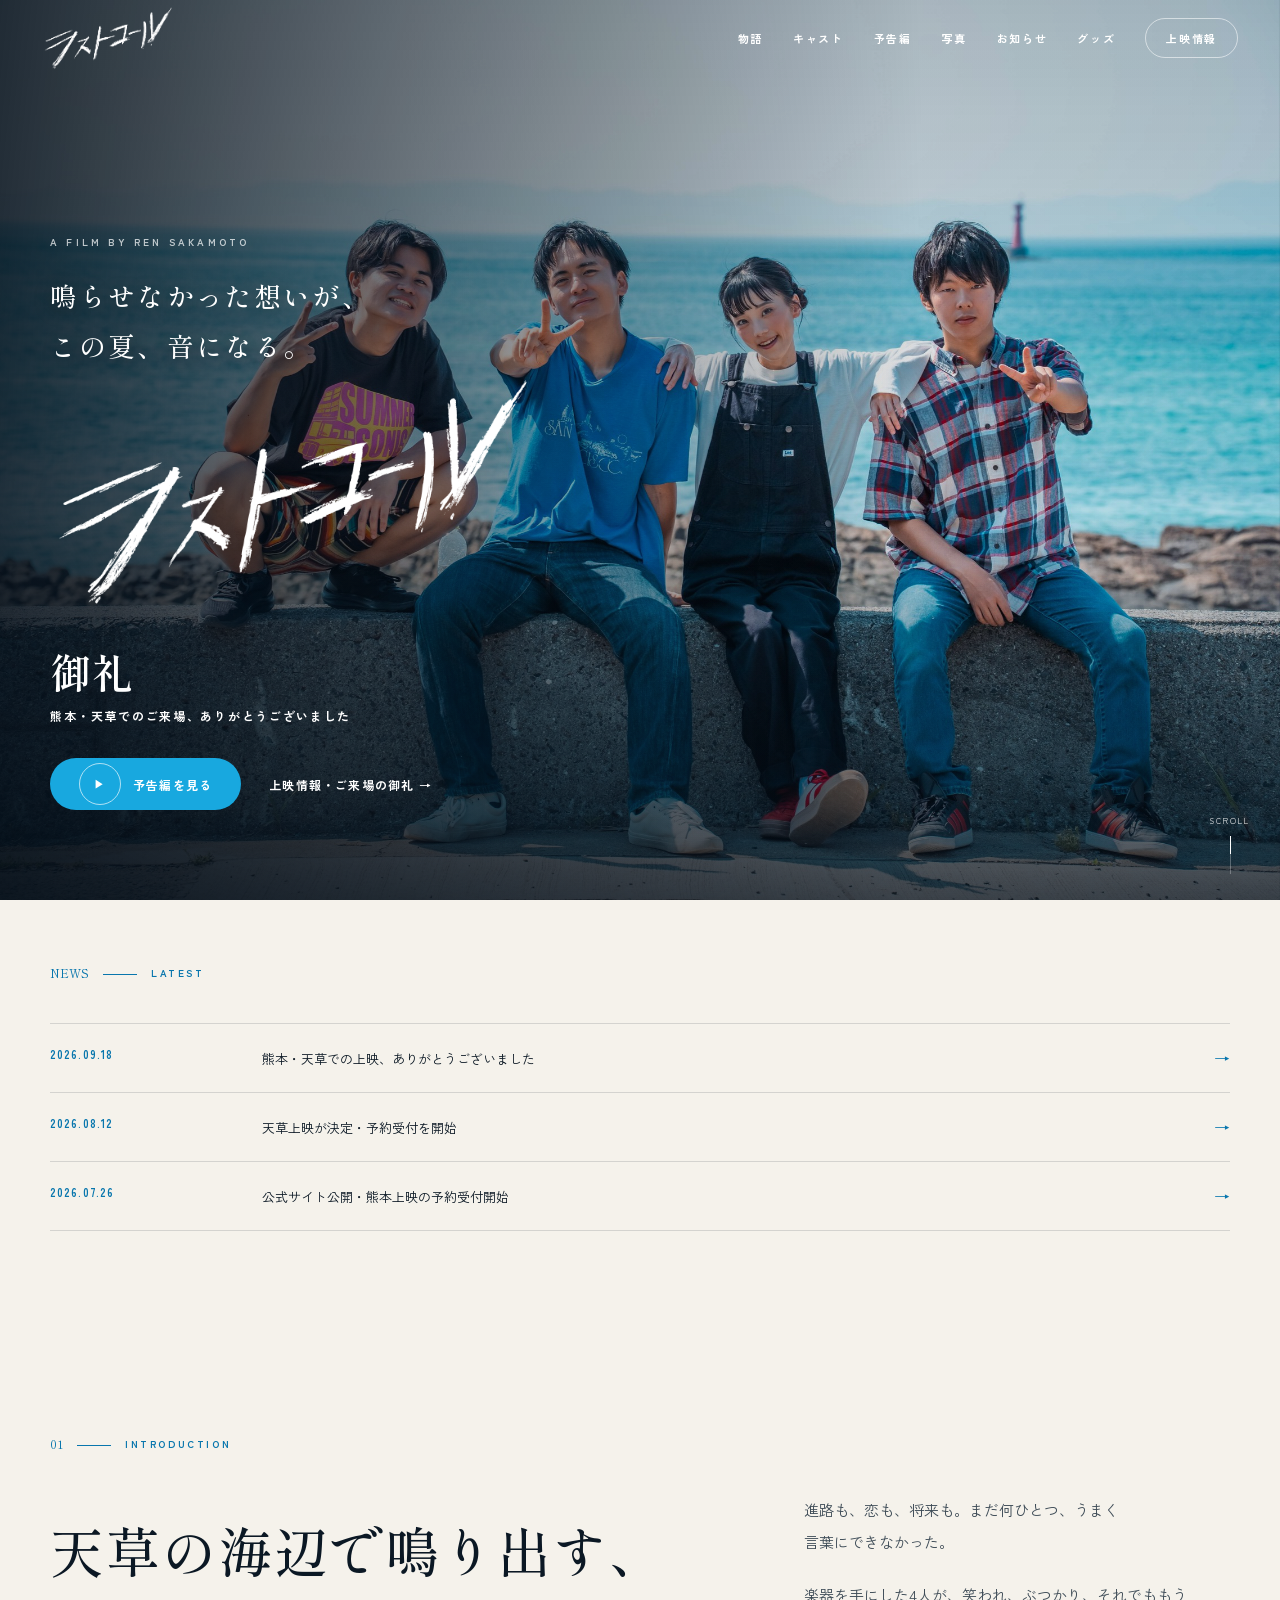
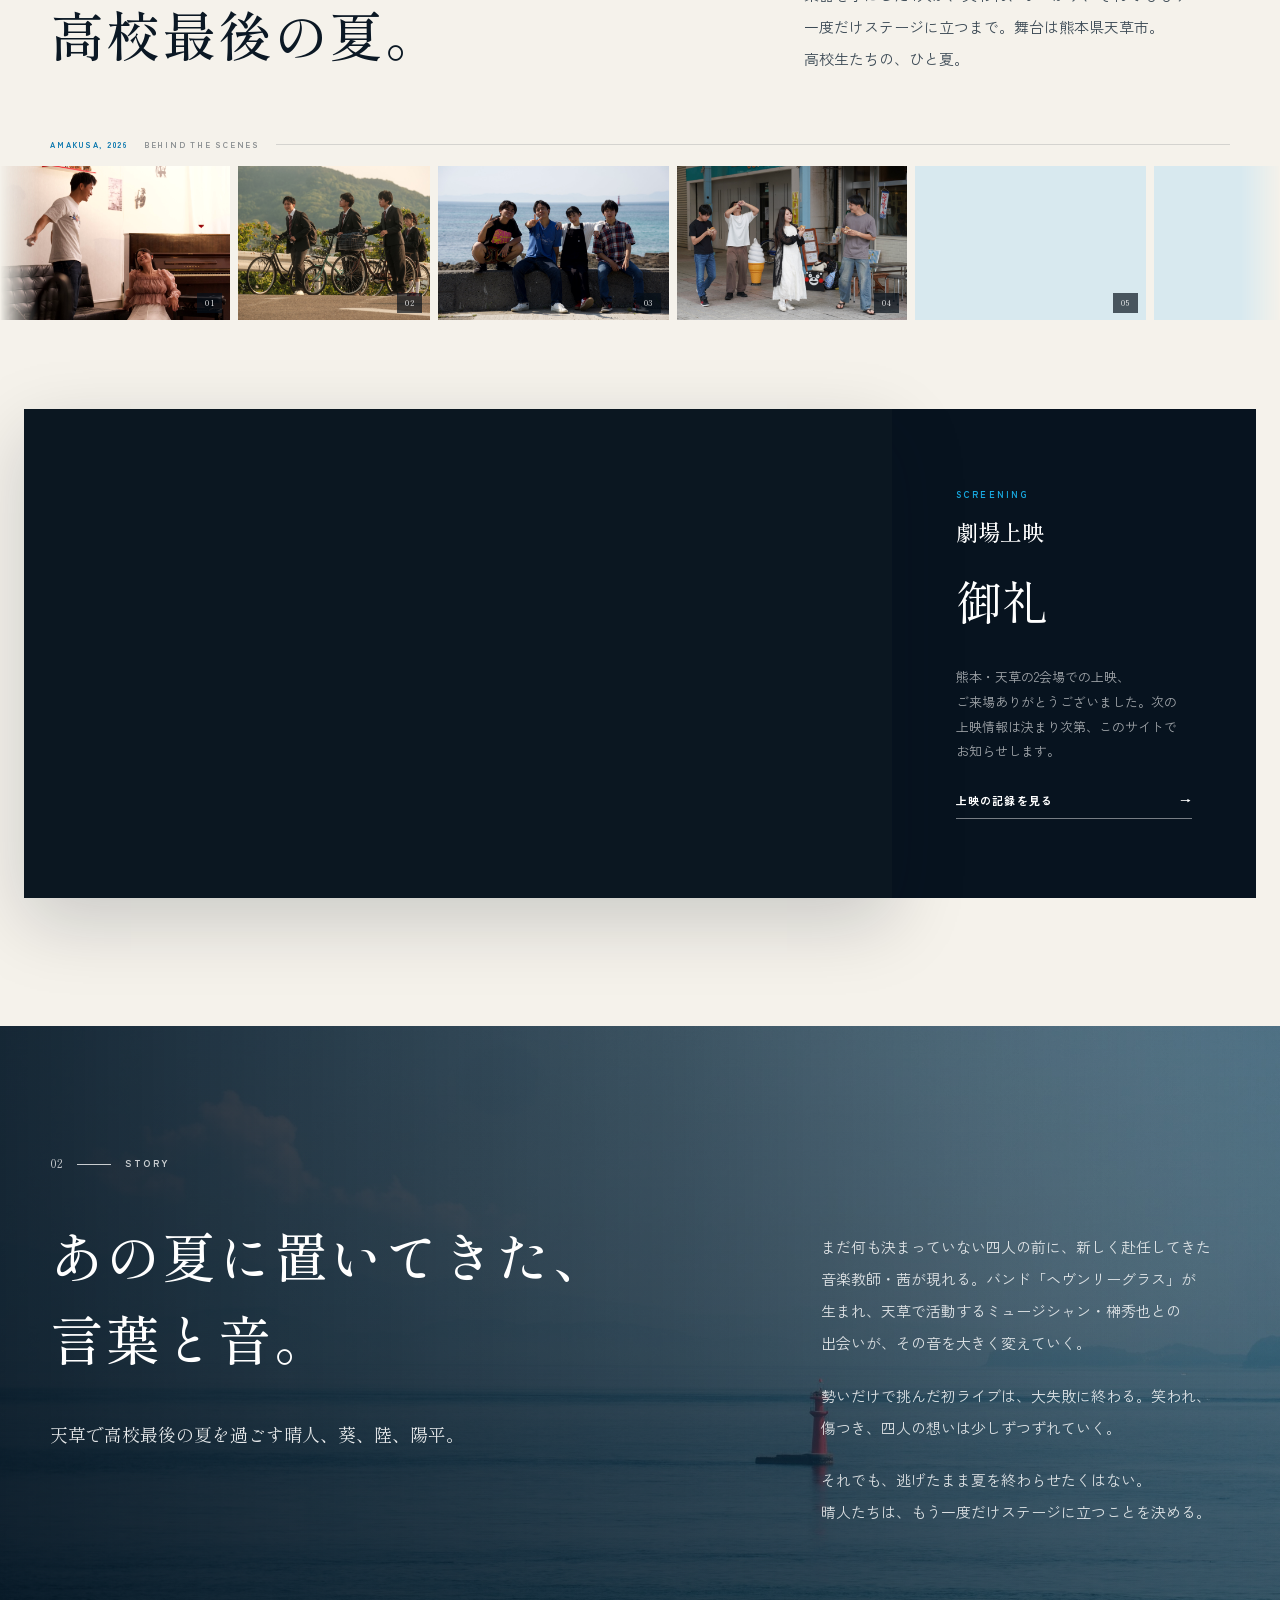
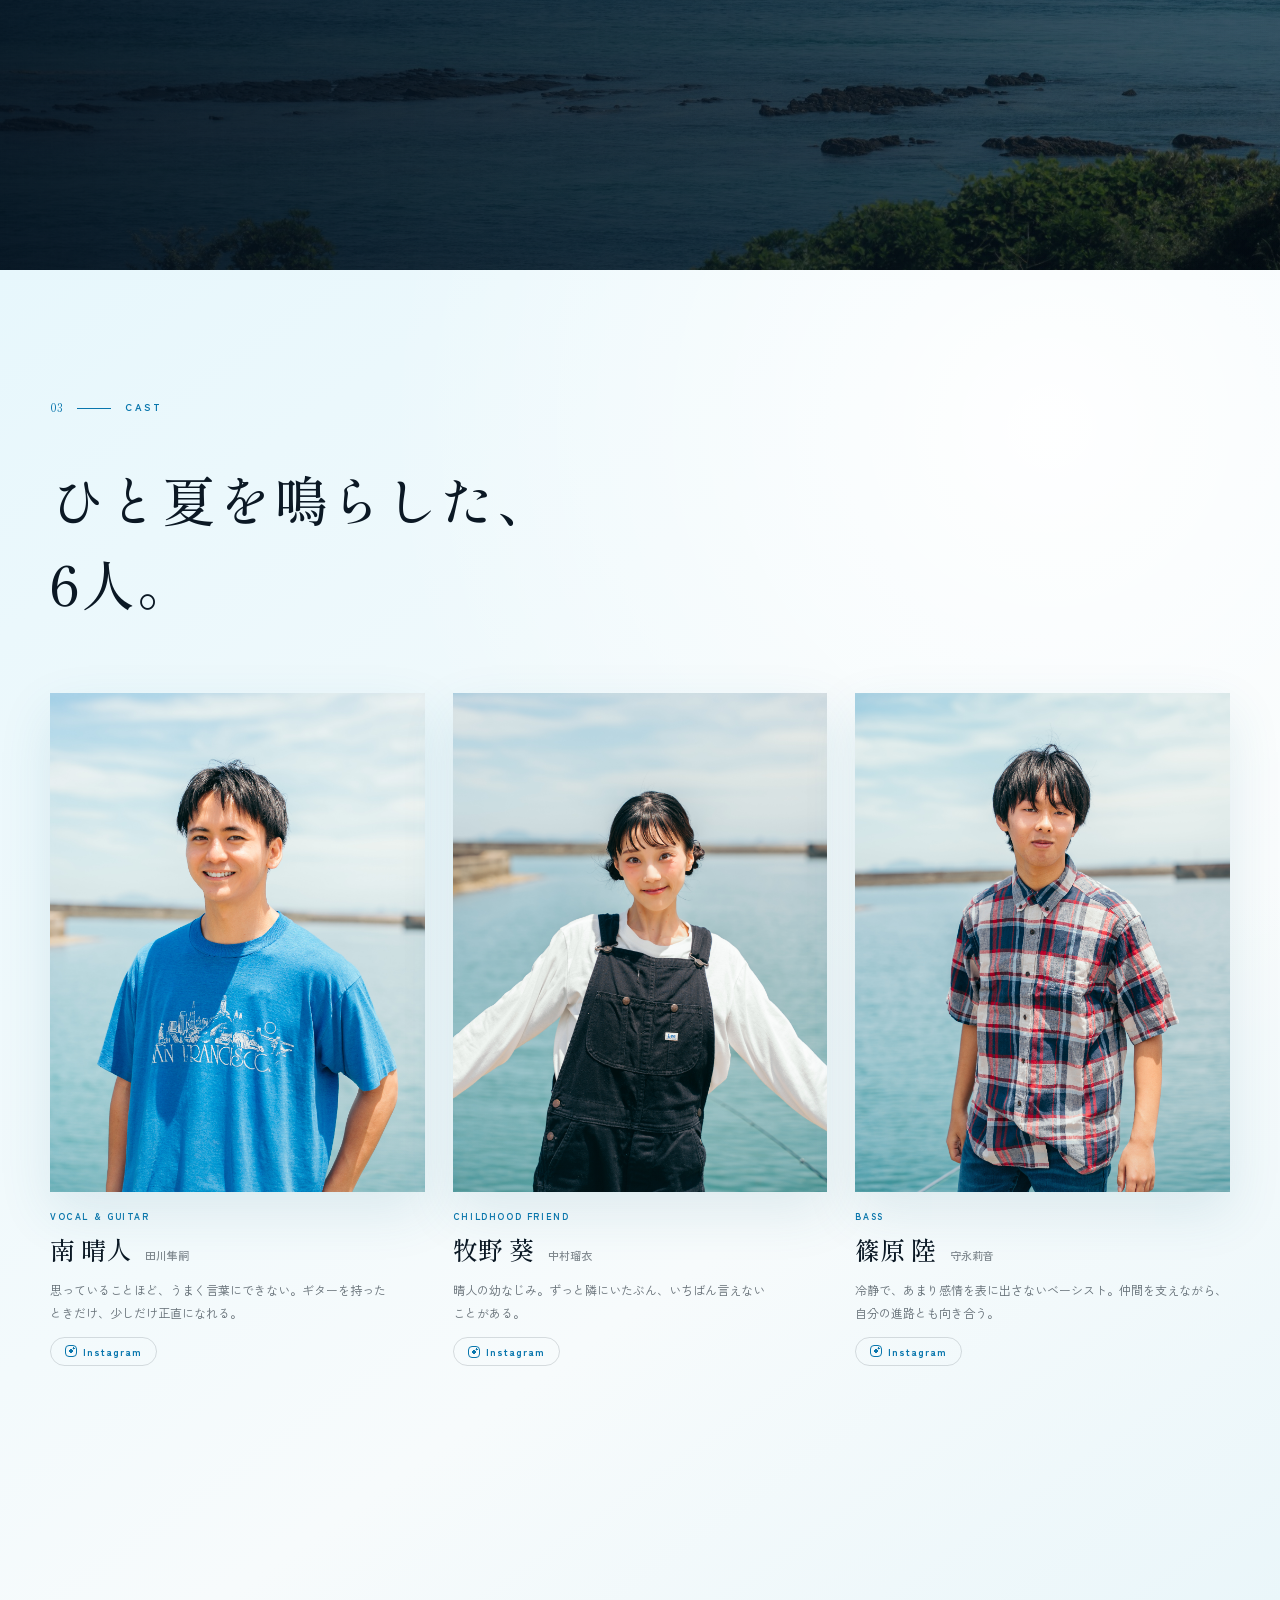
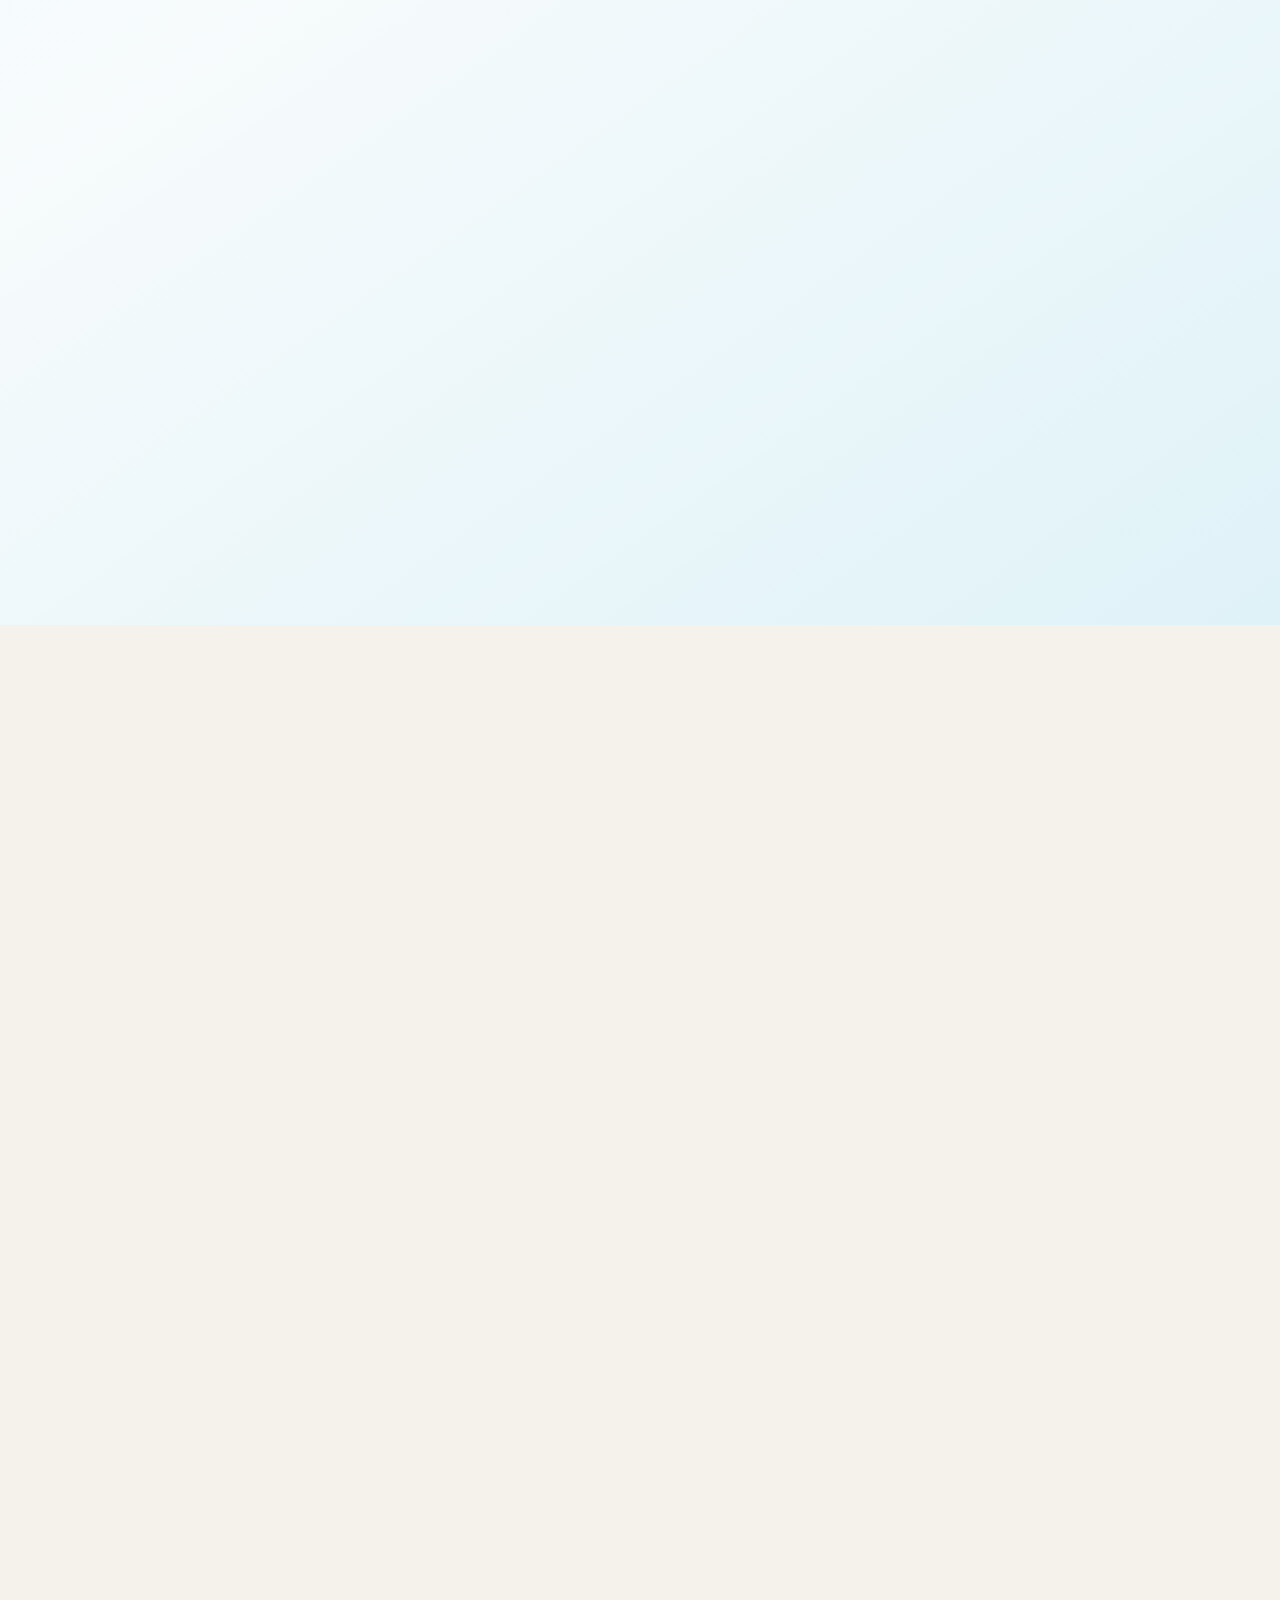
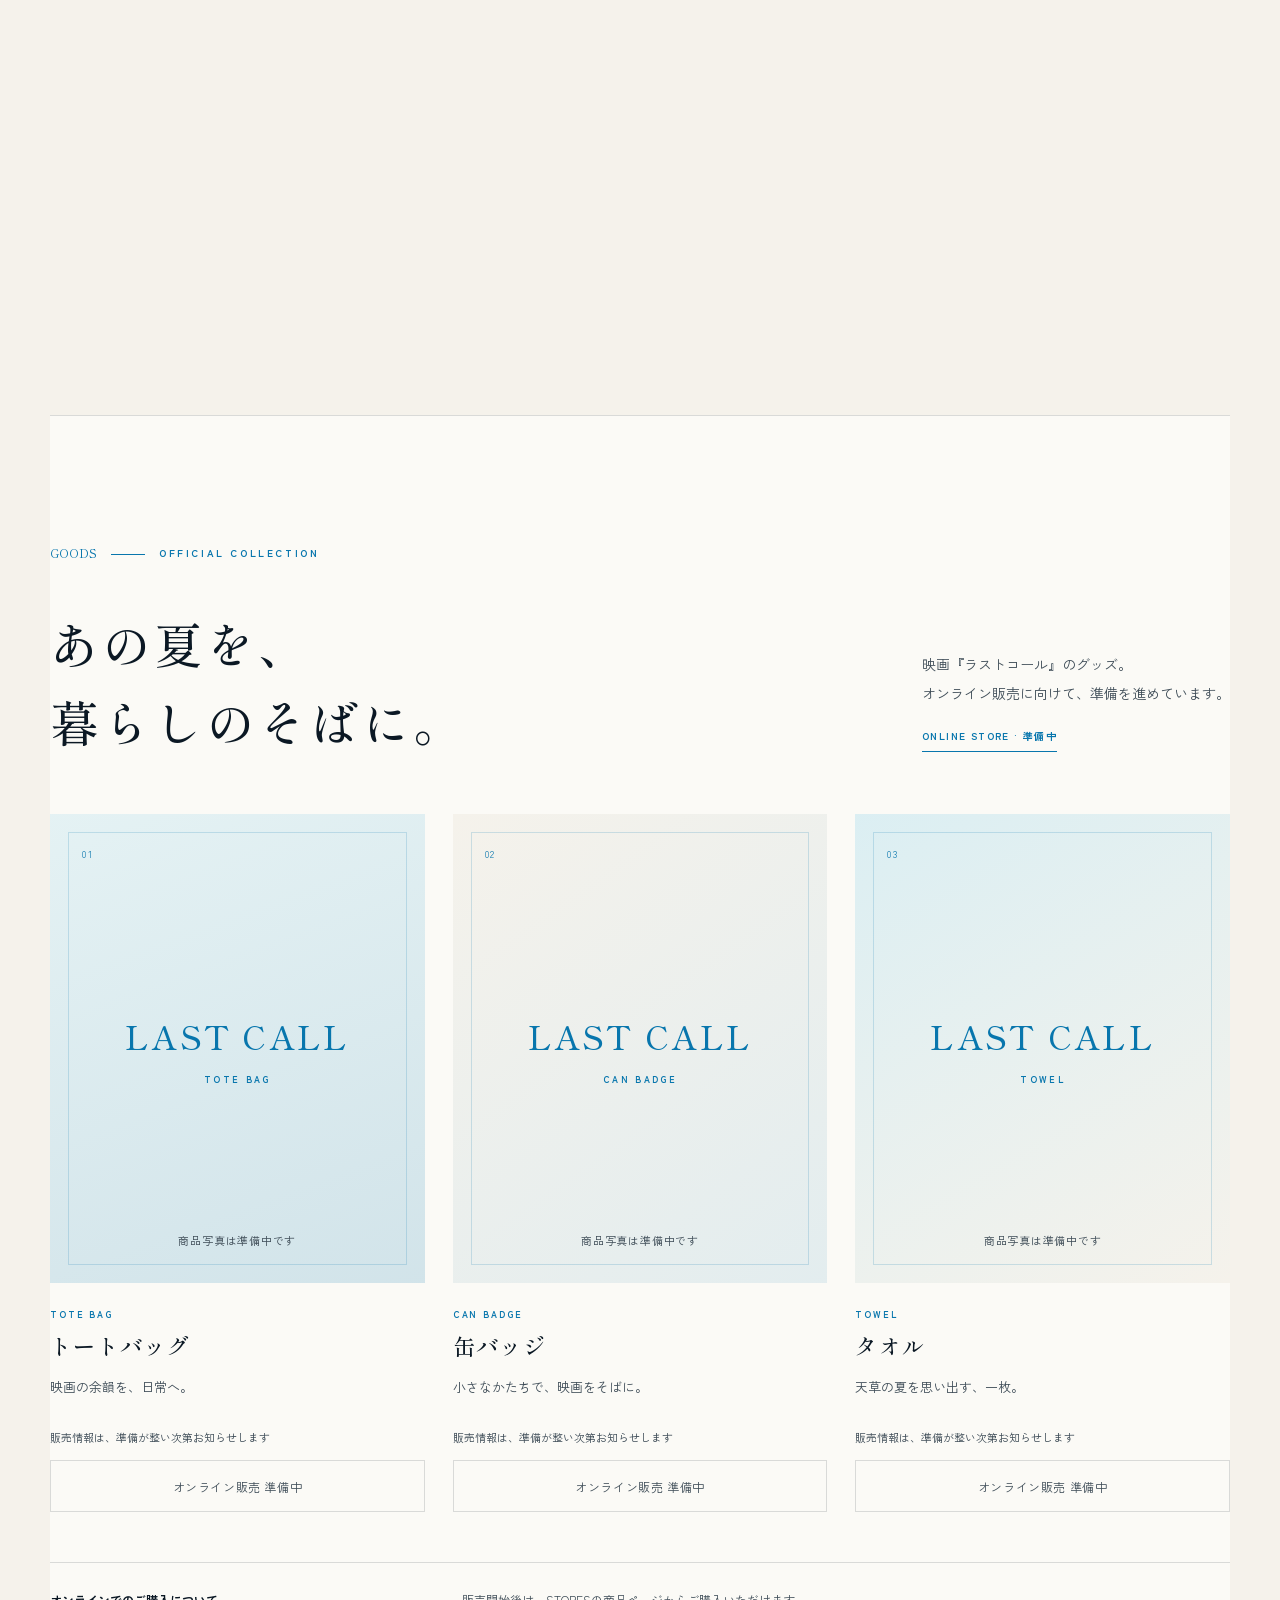
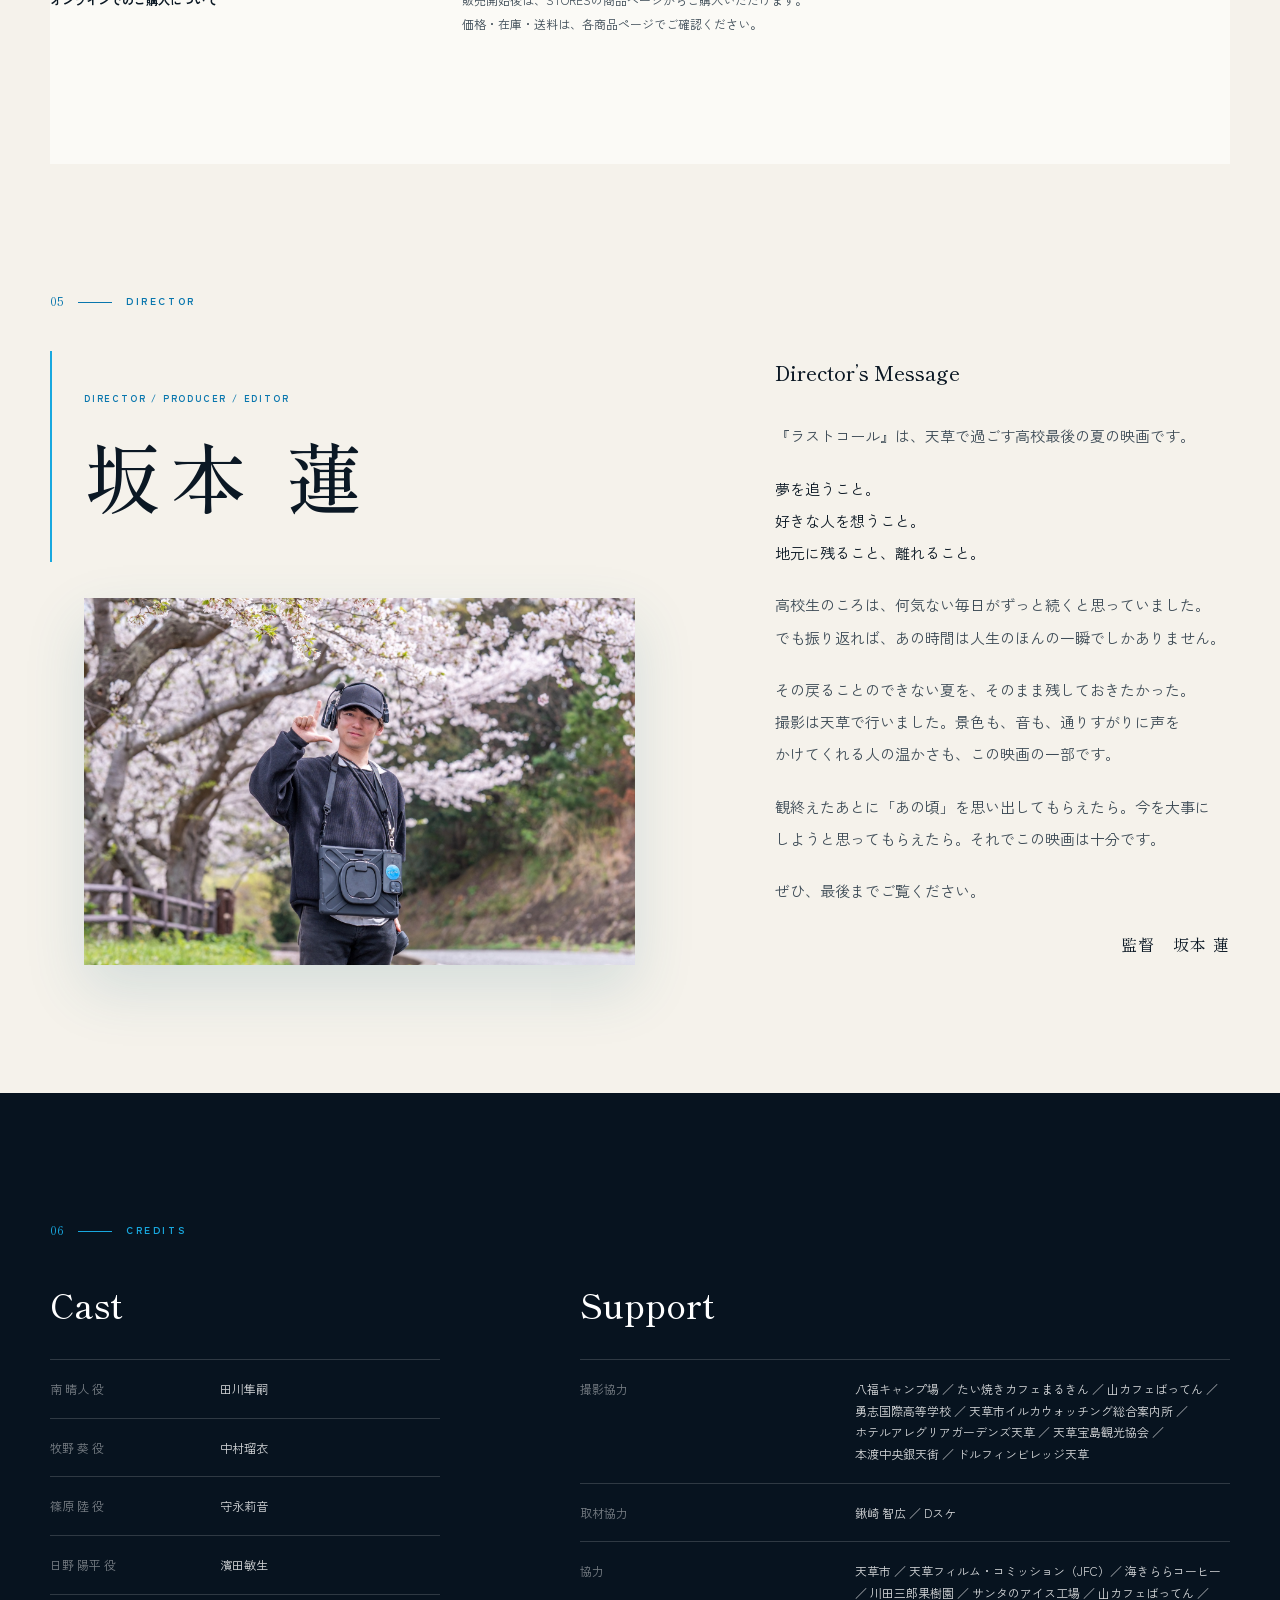
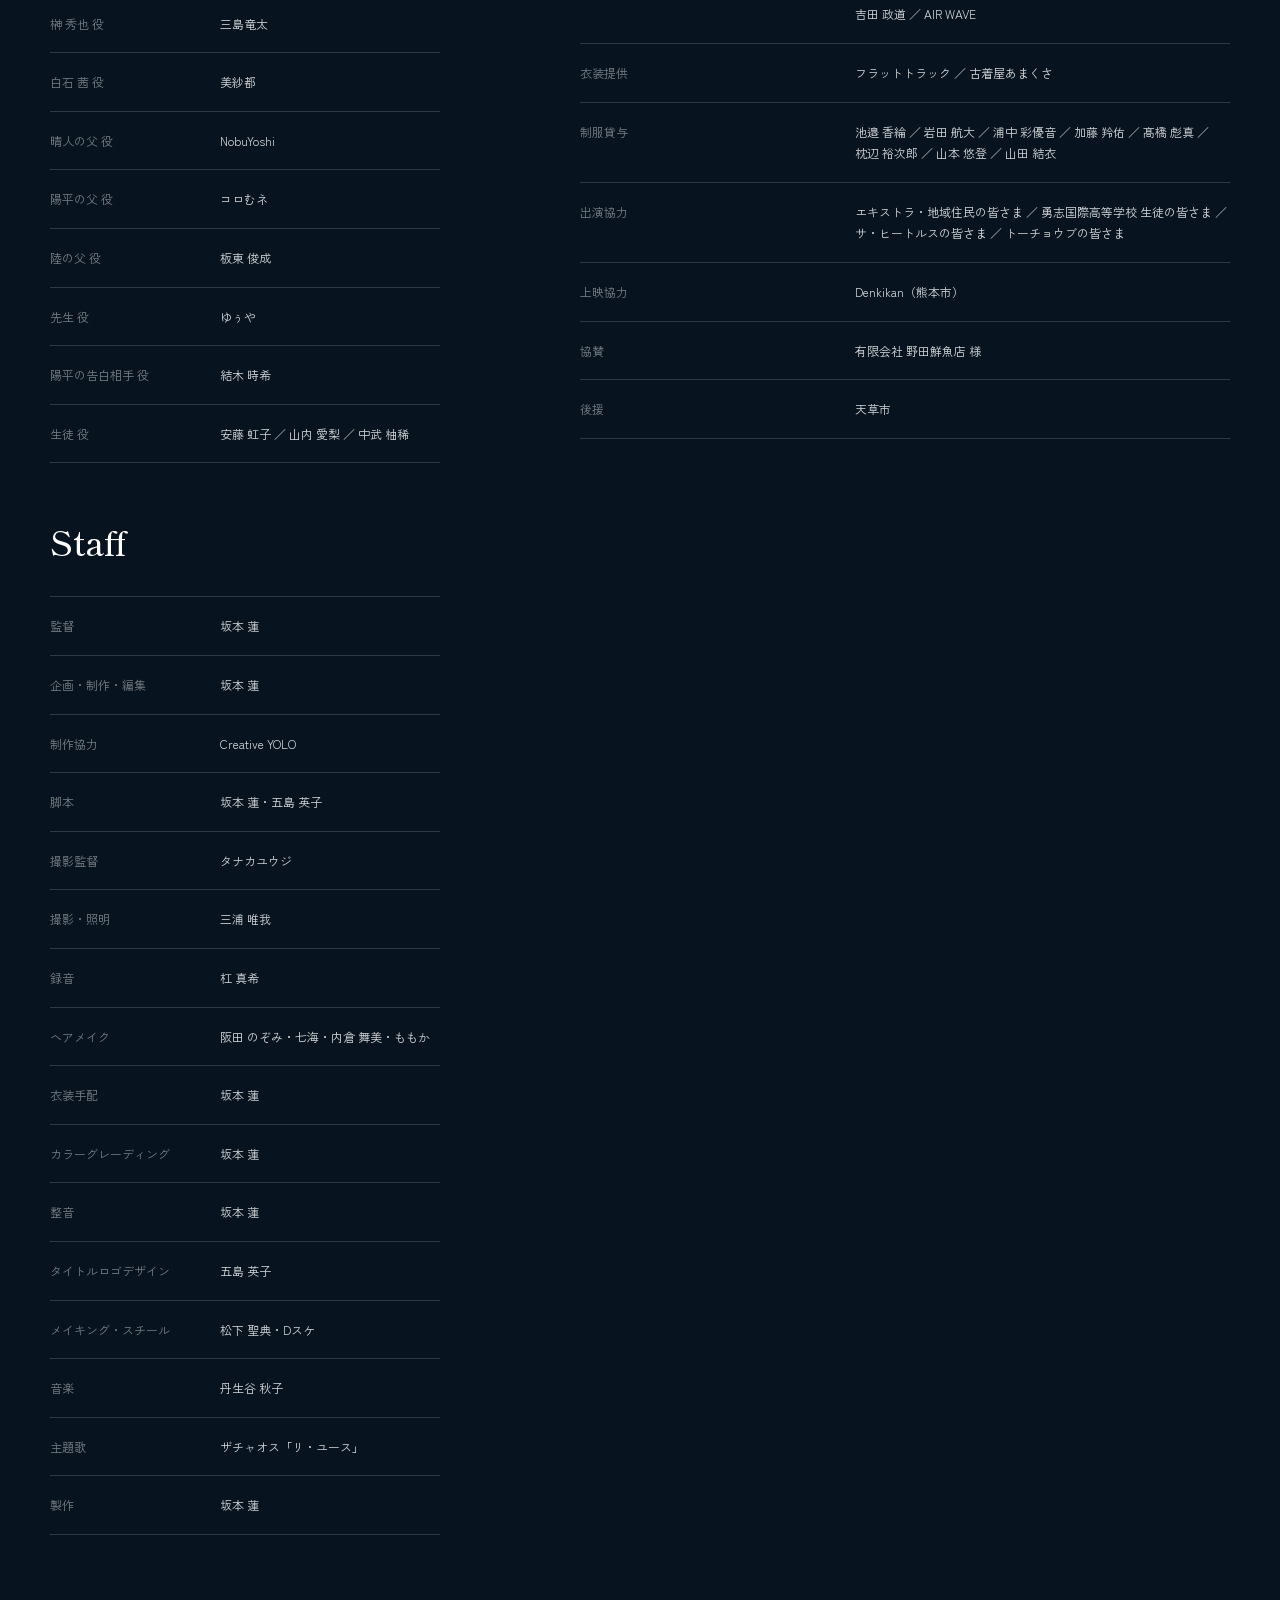
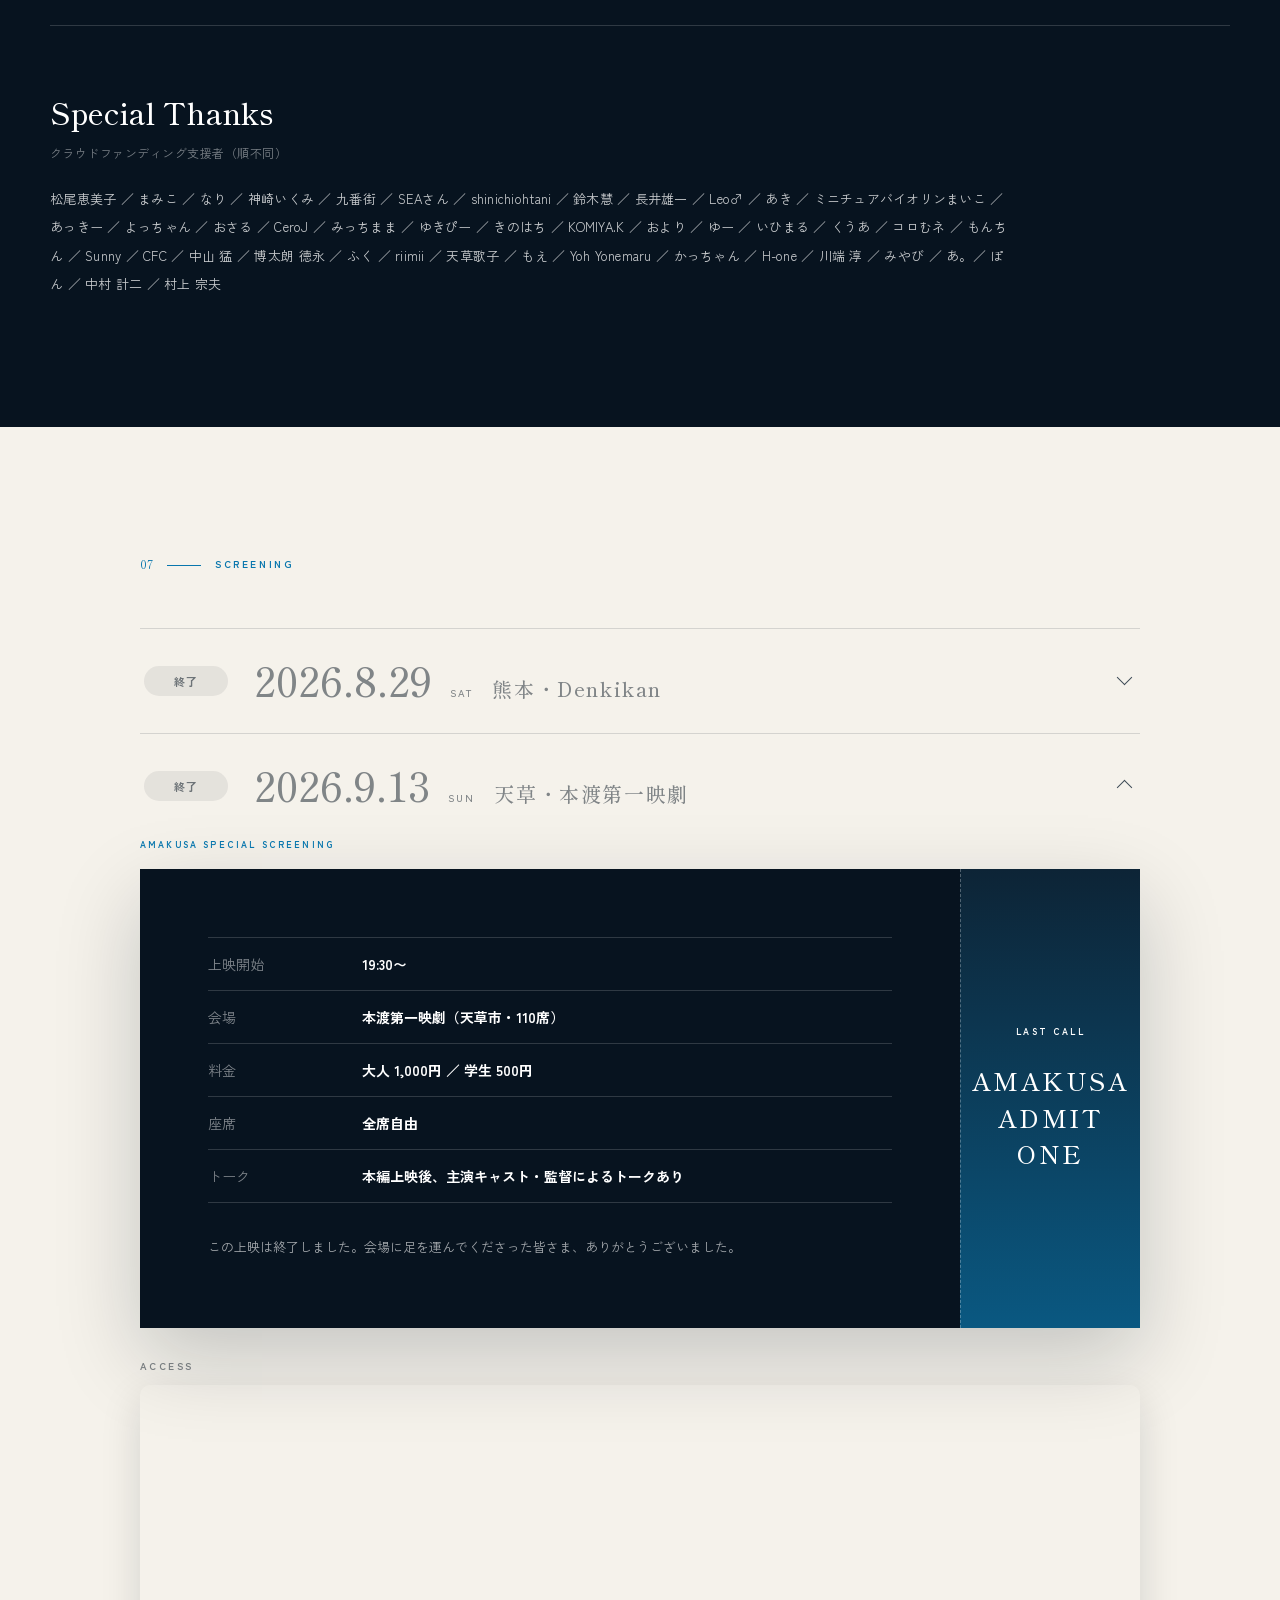
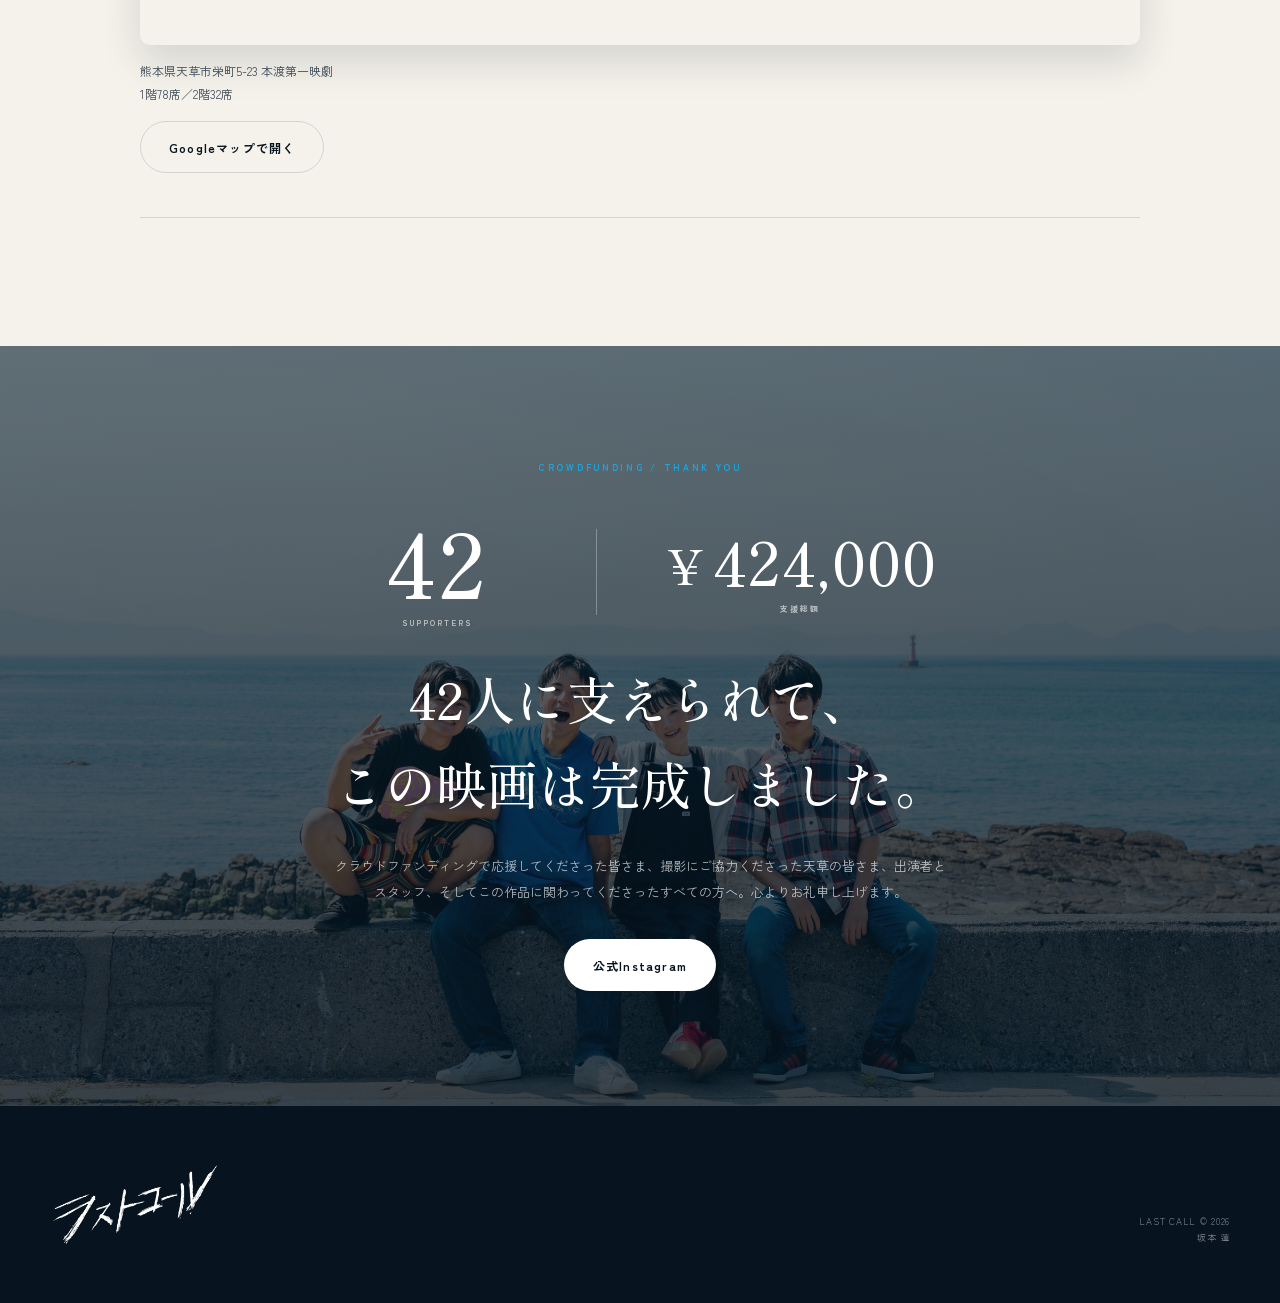
==== commit 81f59c3f: "feat: STORES向けグッズ紹介と準備中導線を追加" ====
--- a/index.html
+++ b/index.html
@@ -73,6 +73,7 @@
       rel="stylesheet"
     />
     <link rel="stylesheet" href="/styles.css" />
+    <link rel="stylesheet" href="/assets/goods.css" />
     <script src="/assets/analytics.js"></script>
   </head>
   <body>
@@ -92,6 +93,7 @@
         <a href="#trailer">予告編</a>
         <a href="#gallery">写真</a>
         <a href="#news">お知らせ</a>
+        <a href="#goods">グッズ</a>
         <a class="nav-ticket" href="#screening">上映情報</a>
       </nav>
     </header>
@@ -219,6 +221,23 @@
       </section>
 
 
+
+      <section class="goods section" id="goods" aria-labelledby="goodsTitle">
+        <div class="section-label"><span>GOODS</span><p>Official collection</p></div>
+        <div class="goods-heading">
+          <h2 id="goodsTitle">あの夏を、<br />暮らしのそばに。</h2>
+          <div class="goods-intro">
+            <p>映画『ラストコール』のグッズ。<br />オンライン販売に向けて、準備を進めています。</p>
+            <span class="goods-announcement" id="goodsAnnouncement">ONLINE STORE · 準備中</span>
+          </div>
+        </div>
+        <div class="goods-grid" id="goodsGrid" aria-label="グッズ一覧"></div>
+        <noscript><p class="goods-no-script">トートバッグ・缶バッジ・タオルのオンライン販売を準備中です。商品写真と販売情報は、準備が整い次第お知らせします。</p></noscript>
+        <div class="goods-shopping-note" id="goodsShoppingNote">
+          <p class="goods-note-label">オンラインでのご購入について</p>
+          <p>販売開始後は、STORESの商品ページからご購入いただけます。<br />価格・在庫・送料は、各商品ページでご確認ください。</p>
+        </div>
+      </section>
 
       <section class="director section">
         <div class="section-label reveal"><span>05</span><p>Director</p></div>
@@ -429,6 +448,8 @@
       </div>
     </div>
 
+    <script src="/assets/goods-data.js"></script>
+    <script src="/assets/goods.js"></script>
     <script src="/script.js"></script>
   </body>
 </html>
--- a/assets/goods.css
+++ b/assets/goods.css
@@ -0,0 +1,62 @@
+/* The current site's paper / ink / blue tokens remain the design foundations. */
+.goods {
+  background: var(--paper-bright);
+  color: var(--ink);
+  border-top: 1px solid var(--line);
+}
+
+.goods > .section-label { margin-bottom: 44px; }
+.goods-heading { display: flex; justify-content: space-between; align-items: flex-end; gap: 40px; margin-bottom: 54px; }
+.goods-heading h2 { font-family: var(--serif); font-size: clamp(34px, 3.8vw, 54px); font-weight: 500; line-height: 1.6; letter-spacing: .06em; }
+.goods-intro { max-width: 410px; padding-bottom: 8px; }
+.goods-intro > p { color: var(--ink-soft); font-size: 14px; line-height: 2.1; }
+.goods-announcement { display: inline-block; margin-top: 20px; border-bottom: 1px solid var(--blue-deep); padding-bottom: 8px; color: var(--blue-deep); font-size: 10px; letter-spacing: .14em; font-weight: 700; }
+.goods-grid { display: grid; grid-template-columns: repeat(3, minmax(0, 1fr)); gap: 28px; }
+.goods-card { display: flex; flex-direction: column; min-width: 0; }
+.goods-media { aspect-ratio: 4 / 5; overflow: hidden; background: var(--paper); }
+.goods-photo { width: 100%; height: 100%; object-fit: contain; }
+.goods-photo-placeholder { position: relative; display: flex; flex-direction: column; align-items: center; justify-content: center; width: 100%; height: 100%; padding: 24px; background: linear-gradient(160deg, color-mix(in srgb, var(--blue) 10%, var(--paper-bright)), color-mix(in srgb, var(--blue-deep) 17%, var(--paper-bright))); }
+.goods-card:nth-child(2) .goods-photo-placeholder { background: linear-gradient(145deg, var(--paper), color-mix(in srgb, var(--blue-deep) 10%, var(--paper-bright))); }
+.goods-card:nth-child(3) .goods-photo-placeholder { background: linear-gradient(150deg, color-mix(in srgb, var(--blue) 14%, var(--paper-bright)), var(--paper)); }
+.goods-photo-placeholder::after { content: ""; position: absolute; inset: 18px; border: 1px solid color-mix(in srgb, var(--blue-deep) 18%, transparent); pointer-events: none; }
+.goods-frame-number { position: absolute; top: 32px; left: 32px; color: var(--blue-deep); font-size: 10px; letter-spacing: .16em; }
+.goods-frame-mark { text-align: center; color: var(--blue-deep); }
+.goods-frame-wordmark { display: block; font-family: var(--serif); font-size: clamp(24px, 2.6vw, 36px); font-weight: 500; letter-spacing: .07em; }
+.goods-frame-type { display: block; margin-top: 13px; font-size: 9px; font-weight: 700; letter-spacing: .26em; }
+.goods-photo-caption { position: absolute; bottom: 35px; font-size: 11px; color: var(--ink-soft); letter-spacing: .07em; }
+.goods-card-body { display: flex; flex: 1; flex-direction: column; padding-top: 25px; }
+.goods-product-label { color: var(--blue-deep); font-size: 9px; font-weight: 700; letter-spacing: .21em; }
+.goods-product-title { margin-top: 8px; font-family: var(--serif); font-size: 22px; font-weight: 500; letter-spacing: .06em; }
+.goods-product-description { margin-top: 14px; color: var(--ink-soft); font-size: 13px; line-height: 1.9; }
+.goods-specifications { margin: 14px 0 0; padding-left: 18px; color: var(--ink-soft); font-size: 12px; line-height: 1.9; }
+.goods-card-footer { margin-top: auto; padding-top: 28px; }
+.goods-product-status { margin-bottom: 12px; color: var(--ink-soft); font-size: 11px; line-height: 1.9; }
+.goods-purchase { display: flex; align-items: center; justify-content: space-between; gap: 12px; width: 100%; min-height: 52px; border: 1px solid var(--navy); border-radius: 0; padding: 14px 18px; background: var(--navy); color: var(--paper-bright); font-size: 12px; font-weight: 700; line-height: 1.6; letter-spacing: .05em; text-decoration: none; }
+.goods-purchase-arrow { font-size: 19px; }
+a.goods-purchase:hover { background: var(--blue-deep); border-color: var(--blue-deep); }
+.goods-purchase:focus-visible, .site-nav a:focus-visible { outline: 3px solid var(--blue); outline-offset: 5px; }
+.goods-purchase:disabled { justify-content: center; border-color: var(--line); background: transparent; color: var(--ink-soft); cursor: default; font-weight: 400; }
+.goods-shopping-note { display: grid; grid-template-columns: 1fr 2fr; gap: 28px; margin-top: 50px; border-top: 1px solid var(--line); padding-top: 25px; color: var(--ink-soft); font-size: 12px; line-height: 2; }
+.goods-note-label { color: var(--ink); font-weight: 700; }
+.goods-no-script { line-height: 2; color: var(--ink-soft); }
+
+@media (max-width: 1100px) and (min-width: 761px) { .site-nav { gap: 20px; } .site-header { padding-inline: 26px; } }
+@media (max-width: 980px) { .goods-heading { gap: 28px; } .goods-grid { gap: 20px; } .goods-product-title { font-size: 19px; } .goods-purchase { padding-inline: 12px; font-size: 11px; } }
+@media (max-width: 760px) {
+  .goods > .section-label { margin-bottom: 28px; }
+  .goods-heading { display: block; margin-bottom: 34px; }
+  .goods-heading h2 { font-size: 34px; line-height: 1.65; }
+  .goods-intro { margin-top: 24px; padding: 0; }
+  .goods-intro > p { font-size: 13px; }
+  .goods-announcement { margin-top: 16px; }
+  .goods-grid { grid-template-columns: 1fr; gap: 42px; }
+  .goods-media { aspect-ratio: 5 / 4; }
+  .goods-frame-wordmark { font-size: 34px; }
+  .goods-card-body { padding-top: 22px; }
+  .goods-product-title { font-size: 23px; }
+  .goods-product-description { margin-top: 10px; }
+  .goods-card-footer { padding-top: 21px; }
+  .goods-purchase { min-height: 52px; padding-inline: 18px; font-size: 12px; }
+  .goods-shopping-note { display: block; margin-top: 38px; padding-top: 22px; }
+  .goods-note-label { margin-bottom: 10px; }
+}
